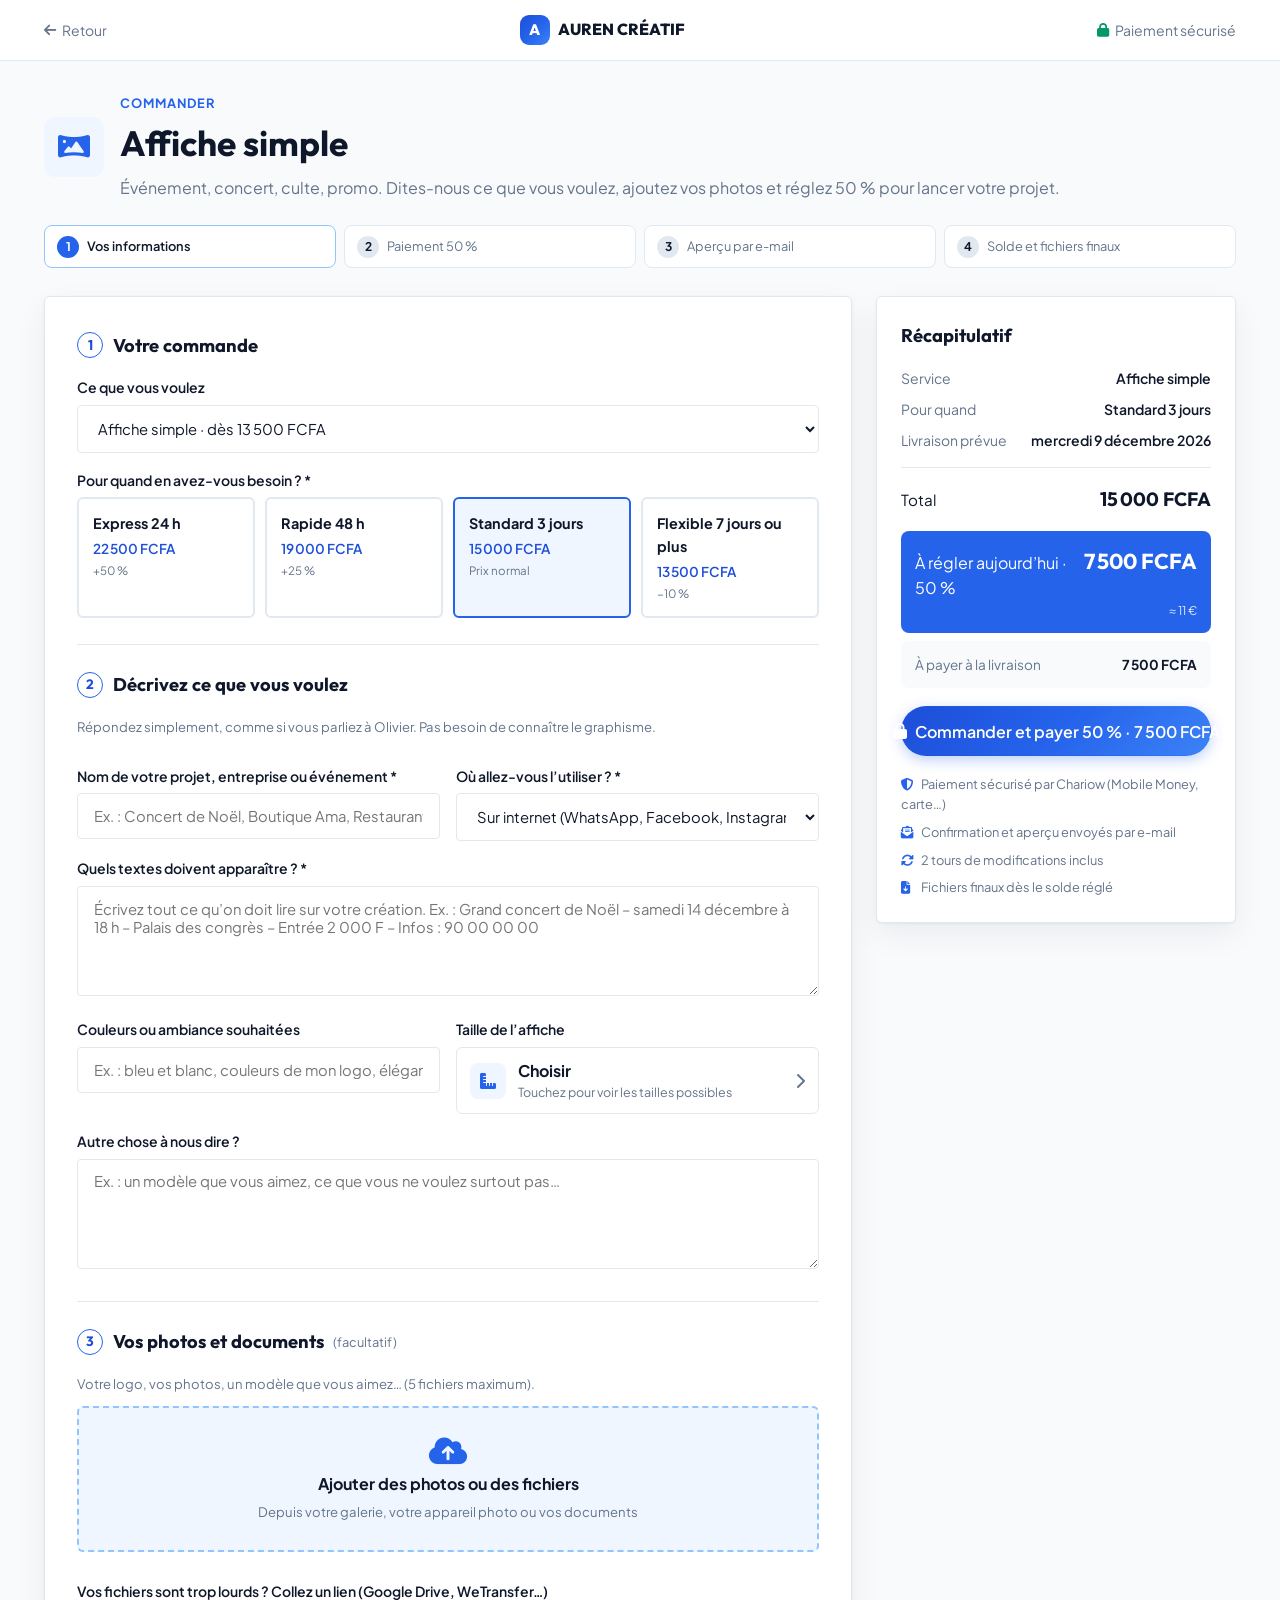
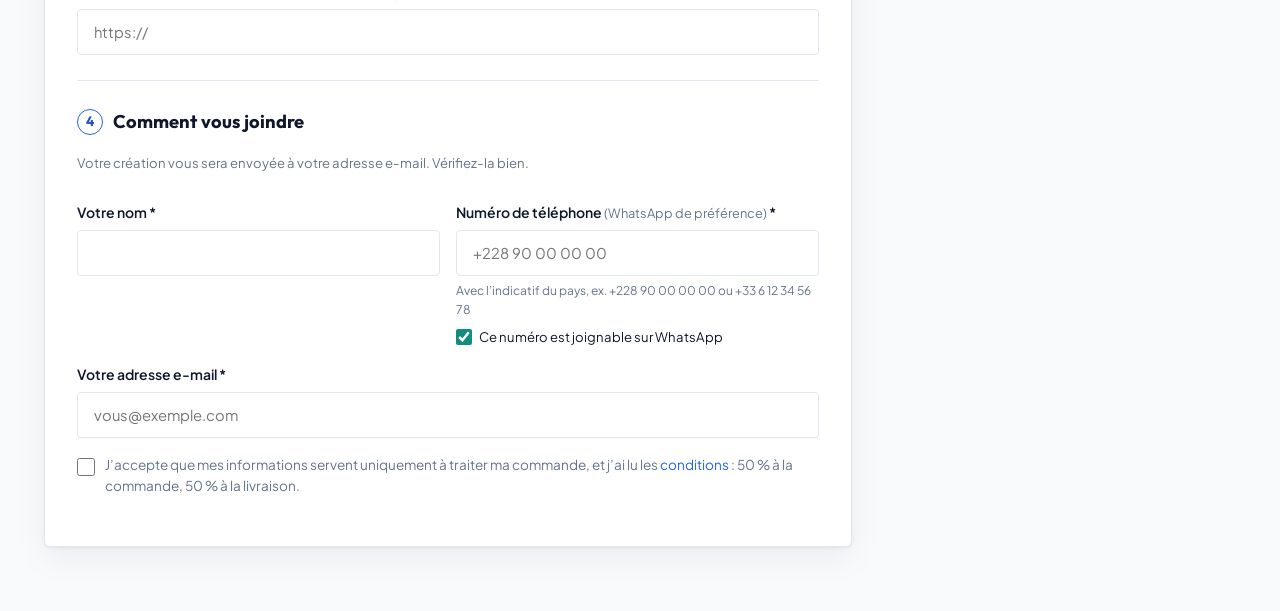
==== commande.html @ bdf07307 "Site plus lisible sur mobile : image du Hero avant les boutons, sections compactes Co-Authored-By: C" ====
<!DOCTYPE html>
<html lang="fr">
<head>
  <meta charset="UTF-8">
  <meta name="viewport" content="width=device-width, initial-scale=1.0">
  <title>Commander · AUREN CRÉATIF</title>
  <meta name="description" content="Commandez votre création graphique AUREN CRÉATIF : brief, fichiers, délai et paiement sécurisé de 50 % à la commande.">
  <meta name="theme-color" content="#2563EB">
  <link rel="icon" type="image/svg+xml" href="data:image/svg+xml,<svg xmlns='http://www.w3.org/2000/svg' viewBox='0 0 100 100'><rect width='100' height='100' rx='24' fill='%232563EB'/><text x='50%' y='62%' font-size='50' font-weight='bold' fill='white' font-family='sans-serif' text-anchor='middle'>A</text></svg>">
  <link rel="stylesheet" href="https://cdnjs.cloudflare.com/ajax/libs/font-awesome/6.5.1/css/all.min.css">
  <link rel="preconnect" href="https://fonts.googleapis.com">
  <link rel="preconnect" href="https://fonts.gstatic.com" crossorigin>
  <link href="https://fonts.googleapis.com/css2?family=Outfit:wght@400;500;600;700;800&family=Plus+Jakarta+Sans:wght@300;400;500;600;700;800&display=swap" rel="stylesheet">
  <link rel="stylesheet" href="assets/css/style.css?v=20261024q">
  <link rel="stylesheet" href="assets/css/commande.css?v=20261024q">
</head>
<body class="order-page">

  <header class="order-topbar">
    <div class="container order-topbar-inner">
      <a href="index.html" class="order-back"><i class="fa-solid fa-arrow-left"></i> <span>Retour</span></a>
      <a href="index.html" class="order-brand"><span class="order-brand-mark">A</span> AUREN CRÉATIF</a>
      <span class="order-secure"><i class="fa-solid fa-lock"></i> <span>Paiement sécurisé</span></span>
    </div>
  </header>

  <main class="container order-main">
    <div class="order-hero">
      <span class="order-hero-icon" id="heroIcon"><i class="fa-solid fa-panorama"></i></span>
      <div>
        <p class="order-hero-kicker">Commander</p>
        <h1 class="order-hero-title" id="heroTitle">Affiche simple</h1>
        <p class="order-hero-desc" id="heroDesc">Dites-nous ce que vous voulez, ajoutez vos photos et réglez 50 % pour lancer votre projet.</p>
      </div>
    </div>

    <ol class="order-steps" aria-label="Étapes de la commande">
      <li class="is-active"><span>1</span> Vos informations</li>
      <li><span>2</span> Paiement 50 %</li>
      <li><span>3</span> Aperçu par e-mail</li>
      <li><span>4</span> Solde et fichiers finaux</li>
    </ol>

    <form id="orderForm" class="order-layout" novalidate>
      <div class="order-form-col">

        <!-- 1. Projet -->
        <section class="order-card">
          <h2 class="order-card-title"><span class="order-num">1</span> Votre commande</h2>

          <label class="order-label" for="serviceSelect">Ce que vous voulez</label>
          <select id="serviceSelect" class="form-control"></select>

          <p class="order-label">Pour quand en avez-vous besoin ? <span class="req">*</span></p>
          <div class="order-delais" id="delaiGroup" role="radiogroup" aria-label="Délai de livraison"></div>
          <p class="order-hint" id="delaiNotice" hidden></p>

        </section>

        <!-- 2. Brief -->
        <section class="order-card">
          <h2 class="order-card-title"><span class="order-num">2</span> Décrivez ce que vous voulez</h2>
          <p class="order-hint">Répondez simplement, comme si vous parliez à Olivier. Pas besoin de connaître le graphisme.</p>

          <div class="order-grid-2">
            <div>
              <label class="order-label" for="fProjet">Nom de votre projet, entreprise ou événement <span class="req">*</span></label>
              <input id="fProjet" class="form-control" required maxlength="120" placeholder="Ex. : Concert de Noël, Boutique Ama, Restaurant Le Palmier">
            </div>
            <div>
              <label class="order-label" for="fDestination">Où allez-vous l’utiliser ? <span class="req">*</span></label>
              <select id="fDestination" class="form-control" required>
                <option value="Réseaux sociaux">Sur internet (WhatsApp, Facebook, Instagram…)</option>
                <option value="Impression">À imprimer (papier, affiche, banderole…)</option>
                <option value="Les deux">Les deux : sur internet et à imprimer</option>
                <option value="Personnalisé">Je ne sais pas encore</option>
              </select>
            </div>
          </div>

          <label class="order-label" for="fTextes">Quels textes doivent apparaître ? <span class="req">*</span></label>
          <textarea id="fTextes" class="form-control order-textarea" required maxlength="3000" placeholder="Écrivez tout ce qu’on doit lire sur votre création. Ex. : Grand concert de Noël – samedi 14 décembre à 18 h – Palais des congrès – Entrée 2 000 F – Infos : 90 00 00 00"></textarea>

          <div class="order-grid-2">
            <div>
              <label class="order-label" for="fStyle">Couleurs ou ambiance souhaitées</label>
              <input id="fStyle" class="form-control" maxlength="200" placeholder="Ex. : bleu et blanc, couleurs de mon logo, élégant, joyeux…">
            </div>
            <div>
              <span class="order-label" id="formatLabel">Taille</span>
              <button type="button" class="order-format-btn" id="formatBtn" aria-haspopup="dialog" aria-labelledby="formatLabel formatName">
                <span class="order-format-preview" id="formatPreview"><i class="fa-solid fa-ruler-combined"></i></span>
                <span class="order-format-text"><strong id="formatName">Choisir une taille</strong><small id="formatDesc">Touchez pour voir les tailles possibles</small></span>
                <i class="fa-solid fa-chevron-right"></i>
              </button>
              <input type="hidden" id="fDimensions">
            </div>
          </div>

          <label class="order-label" for="fInfos">Autre chose à nous dire ?</label>
          <textarea id="fInfos" class="form-control" rows="3" maxlength="1500" placeholder="Ex. : un modèle que vous aimez, ce que vous ne voulez surtout pas…"></textarea>
        </section>

        <!-- 3. Fichiers -->
        <section class="order-card">
          <h2 class="order-card-title"><span class="order-num">3</span> Vos photos et documents <span class="order-hint-inline">(facultatif)</span></h2>
          <p class="order-hint">Votre logo, vos photos, un modèle que vous aimez… (5 fichiers maximum).</p>

          <label class="order-dropzone" id="dropZone" for="fFiles">
            <input type="file" id="fFiles" multiple accept="image/*,application/pdf,.pdf,.ai,.psd,.eps,.svg,.zip">
            <i class="fa-solid fa-cloud-arrow-up"></i>
            <strong>Ajouter des photos ou des fichiers</strong>
            <span>Depuis votre galerie, votre appareil photo ou vos documents</span>
          </label>
          <ul class="order-files" id="fileList"></ul>

          <label class="order-label" for="fLien">Vos fichiers sont trop lourds ? Collez un lien (Google Drive, WeTransfer…)</label>
          <input id="fLien" type="url" class="form-control" inputmode="url" placeholder="https://">
        </section>

        <!-- 4. Coordonnées -->
        <section class="order-card">
          <h2 class="order-card-title"><span class="order-num">4</span> Comment vous joindre</h2>
          <p class="order-hint">Votre création vous sera envoyée à votre adresse e-mail. Vérifiez-la bien.</p>
          <div class="order-grid-2">
            <div>
              <label class="order-label" for="fNom">Votre nom <span class="req">*</span></label>
              <input id="fNom" class="form-control" required maxlength="100" autocomplete="name">
            </div>
            <div>
              <label class="order-label" for="fWhatsapp">Numéro de téléphone <span class="order-hint-inline">(WhatsApp de préférence)</span> <span class="req">*</span></label>
              <input id="fWhatsapp" type="tel" class="form-control" required maxlength="25" autocomplete="tel" placeholder="+228 90 00 00 00" aria-describedby="telHint">
              <small class="order-field-hint" id="telHint">Avec l’indicatif du pays, ex. +228 90 00 00 00 ou +33 6 12 34 56 78</small>
              <label class="order-check-inline"><input type="checkbox" id="fHasWhatsapp" checked> Ce numéro est joignable sur WhatsApp</label>
            </div>
          </div>
          <label class="order-label" for="fEmail">Votre adresse e-mail <span class="req">*</span></label>
          <input id="fEmail" type="email" class="form-control" required maxlength="120" autocomplete="email" placeholder="vous@exemple.com">

          <!-- Champ piège anti-robots (invisible) -->
          <input type="text" id="fWebsite" class="order-hp" tabindex="-1" autocomplete="off" aria-hidden="true">

          <label class="order-consent">
            <input type="checkbox" id="fConsent" required>
            <span>J’accepte que mes informations servent uniquement à traiter ma commande, et j’ai lu les <a href="index.html#contact" target="_blank" rel="noopener">conditions</a> : 50 % à la commande, 50 % à la livraison.</span>
          </label>
        </section>
      </div>

      <!-- Récapitulatif -->
      <aside class="order-summary" aria-live="polite">
        <h2 class="order-summary-title">Récapitulatif</h2>
        <dl class="order-summary-list">
          <div><dt>Service</dt><dd id="sService">—</dd></div>
          <div><dt>Pour quand</dt><dd id="sDelai">—</dd></div>
          <div><dt>Livraison prévue</dt><dd id="sDate">—</dd></div>
          <div id="sOptionsRow" hidden><dt>Options</dt><dd id="sOptions">—</dd></div>
        </dl>
        <div class="order-summary-total">
          <span>Total</span>
          <strong id="sTotal">—</strong>
        </div>
        <div class="order-pay-split">
          <div class="order-pay-now">
            <span>À régler aujourd’hui · 50 %</span>
            <strong id="sNow">—</strong>
            <small id="sNowEur"></small>
          </div>
          <div class="order-pay-later">
            <span>À payer à la livraison</span>
            <strong id="sLater">—</strong>
          </div>
        </div>

        <button type="submit" class="btn btn-primary btn-lg order-submit" id="submitBtn">
          <i class="fa-solid fa-lock"></i> <span id="submitLabel">Commander et payer 50 %</span>
        </button>
        <p class="order-error" id="formError" role="alert" hidden></p>

        <ul class="order-trust">
          <li><i class="fa-solid fa-shield-halved"></i> Paiement sécurisé par Chariow (Mobile Money, carte…)</li>
          <li><i class="fa-solid fa-envelope-open-text"></i> Confirmation et aperçu envoyés par e-mail</li>
          <li><i class="fa-solid fa-rotate"></i> 2 tours de modifications inclus</li>
          <li><i class="fa-solid fa-file-arrow-down"></i> Fichiers finaux dès le solde réglé</li>
        </ul>
      </aside>
    </form>
  </main>

  <!-- Fenêtre de choix de la taille -->
  <div class="fmt-modal" id="formatModal" hidden>
    <div class="fmt-backdrop" data-fmt-close></div>
    <div class="fmt-sheet" role="dialog" aria-modal="true" aria-labelledby="fmtTitle">
      <div class="fmt-head">
        <h2 id="fmtTitle">Choisissez une taille</h2>
        <button type="button" class="fmt-close" data-fmt-close aria-label="Fermer"><i class="fa-solid fa-xmark"></i></button>
      </div>
      <p class="fmt-sub">Touchez la taille qui vous convient. Vous ne savez pas ? Choisissez « Je ne sais pas » : Olivier vous conseillera.</p>
      <div class="fmt-grid" id="formatGrid"></div>
    </div>
  </div>

  <!-- Fenêtre d'envoi -->
  <div class="order-overlay" id="overlay" hidden>
    <div class="order-overlay-card" role="dialog" aria-modal="true" aria-labelledby="ovTitle">
      <div class="order-overlay-icon" id="ovIcon"><i class="fa-solid fa-spinner fa-spin"></i></div>
      <h2 id="ovTitle">Envoi de votre commande…</h2>
      <p id="ovText">Merci de patienter, vos fichiers sont en cours d’envoi.</p>
      <div class="order-overlay-ref" id="ovRef" hidden></div>
      <div class="order-overlay-actions" id="ovActions"></div>
    </div>
  </div>

  <script src="assets/js/config.js?v=20261024"></script>
  <script src="assets/js/commande.js?v=20261024"></script>
</body>
</html>
---- assets/css/style.css ----
/* ==========================================================================
   AUREN CRÉATIF · OLIVIER, GRAPHISTE DESIGNER
   Design System Inspired by OneSMS (onesms-sn.com)
   Palette: Royal Blue, Modern Dark Slate, Clean Minimalist Whites, Glassmorphism
   ========================================================================== */

:root {
  /* OneSMS Blue Palette */
  --primary-50: #eff6ff;
  --primary-100: #dbeafe;
  --primary-200: #bfdbfe;
  --primary-300: #93c5fd;
  --primary-400: #60a5fa;
  --primary-500: #3b82f6;
  --primary-600: #2563eb;
  --primary-700: #1d4ed8;
  --primary-800: #1e40af;
  --primary-900: #1e3a8a;
  --primary-950: #172554;

  /* Neutrals & Dark Tones */
  --dark-bg: #0b1120;
  --dark-surface: #0f172a;
  --dark-card: #1e293b;
  --dark-border: #334155;
  --text-main: #0f172a;
  --text-muted: #64748b;
  --text-light: #94a3b8;
  --bg-page: #f8fafc;
  --bg-surface: #ffffff;
  --border-light: #e2e8f0;
  --border-focus: #3b82f6;

  /* Accents */
  --accent-whatsapp: #25d366;
  --accent-whatsapp-dark: #128c7e;
  --accent-gold: #f59e0b;
  --accent-purple: #8b5cf6;

  /* Gradients */
  --gradient-blue: linear-gradient(135deg, #1d4ed8 0%, #2563eb 50%, #3b82f6 100%);
  --gradient-hero: radial-gradient(circle at 50% 0%, rgba(59, 130, 246, 0.15) 0%, rgba(248, 250, 252, 0) 70%);
  --gradient-card: linear-gradient(180deg, #ffffff 0%, #f8fafc 100%);
  --gradient-glow: radial-gradient(circle, rgba(59, 130, 246, 0.25) 0%, transparent 70%);

  /* Typography */
  --font-heading: 'Outfit', -apple-system, BlinkMacSystemFont, sans-serif;
  --font-body: 'Plus Jakarta Sans', -apple-system, BlinkMacSystemFont, sans-serif;

  /* Shadows */
  --shadow-sm: 0 1px 2px 0 rgba(0, 0, 0, 0.05);
  --shadow-md: 0 4px 6px -1px rgba(0, 0, 0, 0.07), 0 2px 4px -2px rgba(0, 0, 0, 0.05);
  --shadow-lg: 0 10px 15px -3px rgba(37, 99, 235, 0.08), 0 4px 6px -4px rgba(37, 99, 235, 0.04);
  --shadow-xl: 0 20px 25px -5px rgba(37, 99, 235, 0.1), 0 8px 10px -6px rgba(37, 99, 235, 0.06);
  --shadow-glow: 0 0 30px rgba(59, 130, 246, 0.25);

  /* Radius */
  --radius-sm: 8px;
  --radius-md: 12px;
  --radius-lg: 18px;
  --radius-xl: 24px;
  --radius-full: 9999px;

  /* Transitions */
  --transition: all 0.25s cubic-bezier(0.16, 1, 0.3, 1);
}

/* Base Styles */
*, *::before, *::after {
  box-sizing: border-box;
  margin: 0;
  padding: 0;
}

html {
  scroll-behavior: smooth;
  font-size: 16px;
}

body {
  font-family: var(--font-body);
  background-color: var(--bg-page);
  color: var(--text-main);
  line-height: 1.6;
  overflow-x: hidden;
  -webkit-font-smoothing: antialiased;
}

img {
  max-width: 100%;
  height: auto;
  display: block;
}

a {
  text-decoration: none;
  color: inherit;
  transition: var(--transition);
}

button, input, select, textarea {
  font-family: inherit;
  font-size: inherit;
}

/* Containers */
.container {
  width: 100%;
  max-width: 1240px;
  margin-left: auto;
  margin-right: auto;
  padding-left: 1.5rem;
  padding-right: 1.5rem;
}

/* Status Indicator Pulse Dot */
.pulse-dot, .top-bar-dot {
  width: 8px;
  height: 8px;
  background-color: var(--accent-whatsapp);
  border-radius: 50%;
  animation: pulse-dot 2s infinite;
  display: inline-block;
  flex-shrink: 0;
}

@keyframes pulse-dot {
  0%, 100% { opacity: 1; transform: scale(1); }
  50% { opacity: 0.4; transform: scale(0.85); }
}

/* ==========================================================================
   Header & Navbar (Frosted Glass OneSMS style)
   ========================================================================== */
.header {
  position: sticky;
  top: 0;
  z-index: 1000;
  background: rgba(255, 255, 255, 0.88);
  backdrop-filter: blur(16px);
  -webkit-backdrop-filter: blur(16px);
  border-bottom: 1px solid rgba(226, 232, 240, 0.8);
  transition: var(--transition);
}

.header.scrolled {
  background: rgba(255, 255, 255, 0.96);
  box-shadow: 0 4px 20px -2px rgba(15, 23, 42, 0.06);
}

.navbar {
  display: flex;
  align-items: center;
  justify-content: space-between;
  height: 76px;
  gap: 1rem;
}

.brand-logo {
  display: flex;
  align-items: center;
  gap: 0.75rem;
  text-decoration: none;
  flex-shrink: 0;
}

.brand-icon {
  width: 42px;
  height: 42px;
  background: var(--gradient-blue);
  color: #ffffff;
  border-radius: var(--radius-md);
  display: flex;
  align-items: center;
  justify-content: center;
  font-family: var(--font-heading);
  font-weight: 800;
  font-size: 1.25rem;
  box-shadow: 0 4px 12px rgba(37, 99, 235, 0.3);
  flex-shrink: 0;
}

.brand-title {
  font-family: var(--font-heading);
  font-weight: 800;
  font-size: clamp(1.15rem, 1.4vw, 1.3rem);
  letter-spacing: -0.02em;
  color: var(--text-main);
  line-height: 1;
  white-space: nowrap;
}

.nav-menu {
  display: flex;
  align-items: center;
  gap: clamp(0.75rem, 1.8vw, 1.6rem);
  list-style: none;
  margin: 0;
  padding: 0;
}

.nav-link {
  font-size: clamp(0.85rem, 0.95vw, 0.925rem);
  font-weight: 600;
  color: var(--text-muted);
  position: relative;
  padding: 0.5rem 0.2rem;
  white-space: nowrap;
  touch-action: manipulation;
  transition: color 0.2s ease;
}

.nav-link:hover, .nav-link.active {
  color: var(--primary-600);
}

.nav-link::after {
  content: '';
  position: absolute;
  bottom: 0;
  left: 0;
  width: 0%;
  height: 2px;
  background: var(--primary-600);
  border-radius: 2px;
  transition: var(--transition);
}

.nav-link:hover::after, .nav-link.active::after {
  width: 100%;
}

.nav-actions {
  display: flex;
  align-items: center;
  gap: 0.75rem;
  flex-shrink: 0;
}

.nav-actions .btn {
  font-size: clamp(0.825rem, 0.95vw, 0.9rem);
  padding: clamp(0.55rem, 0.8vw, 0.65rem) clamp(0.95rem, 1.2vw, 1.35rem);
  white-space: nowrap;
}

/* Mobile Backdrop Overlay */
.nav-backdrop {
  position: fixed;
  inset: 0;
  background: rgba(15, 23, 42, 0.55);
  backdrop-filter: blur(6px);
  -webkit-backdrop-filter: blur(6px);
  z-index: 998;
  opacity: 0;
  visibility: hidden;
  transition: opacity 0.3s cubic-bezier(0.16, 1, 0.3, 1), visibility 0.3s cubic-bezier(0.16, 1, 0.3, 1);
  touch-action: none;
}

.nav-backdrop.active {
  opacity: 1;
  visibility: visible;
}

body.menu-open {
  overflow: hidden;
  touch-action: none;
}

/* Section scroll margin offset for fixed header */
section[id] {
  scroll-margin-top: 86px;
}

.btn {
  display: inline-flex;
  align-items: center;
  justify-content: center;
  gap: 0.5rem;
  padding: 0.65rem 1.25rem;
  border-radius: var(--radius-full);
  font-weight: 600;
  font-size: 0.9rem;
  cursor: pointer;
  border: 1px solid transparent;
  transition: var(--transition);
  white-space: nowrap;
}

.btn-primary {
  background: var(--gradient-blue);
  color: #ffffff;
  box-shadow: 0 4px 14px rgba(37, 99, 235, 0.3);
}

.btn-primary:hover {
  background: linear-gradient(135deg, #1e40af 0%, #1d4ed8 100%);
  transform: translateY(-2px);
  box-shadow: 0 6px 20px rgba(37, 99, 235, 0.4);
}

.btn-outline {
  background: transparent;
  border-color: var(--border-light);
  color: var(--text-main);
}

.btn-outline:hover {
  border-color: var(--primary-500);
  color: var(--primary-600);
  background: var(--primary-50);
}

.btn-whatsapp {
  background: #25d366;
  color: #ffffff;
  box-shadow: 0 4px 14px rgba(37, 211, 102, 0.3);
}

.btn-whatsapp:hover {
  background: #20ba59;
  transform: translateY(-2px);
  box-shadow: 0 6px 18px rgba(37, 211, 102, 0.4);
}

.btn-lg {
  padding: 0.85rem 1.85rem;
  font-size: 1rem;
}

.hero-cta-group .open-contact-modal {
  background: #ffffff;
  border: 1.5px solid var(--border-light);
  color: var(--text-main);
  box-shadow: 0 2px 8px rgba(15, 23, 42, 0.05);
}

.hero-cta-group .open-contact-modal:hover {
  border-color: var(--primary-500);
  color: var(--primary-600);
  background: var(--primary-50);
  transform: translateY(-2px);
  box-shadow: 0 6px 18px rgba(37, 99, 235, 0.15);
}

.menu-toggle {
  display: none;
  background: #f1f5f9;
  border: 1px solid var(--border-light);
  border-radius: var(--radius-md);
  cursor: pointer;
  width: 44px;
  height: 44px;
  padding: 0;
  align-items: center;
  justify-content: center;
  color: var(--text-main);
  transition: all 0.2s cubic-bezier(0.16, 1, 0.3, 1);
  touch-action: manipulation;
  -webkit-tap-highlight-color: transparent;
  flex-shrink: 0;
}

.menu-toggle:active {
  transform: scale(0.92);
  background: var(--primary-50);
  border-color: var(--primary-300);
}

/* ==========================================================================
   Hero Section (OneSMS Modern Layout)
   ========================================================================== */
.hero {
  position: relative;
  padding: 4.5rem 0 5.5rem;
  background: radial-gradient(circle at 50% -20%, rgba(59, 130, 246, 0.18) 0%, rgba(248, 250, 252, 0) 70%);
  overflow: hidden;
}

.hero-grid {
  display: grid;
  grid-template-columns: 1.15fr 0.85fr;
  align-items: center;
  gap: 3.5rem;
}

.hero-badge-pill {
  display: inline-flex;
  align-items: center;
  gap: 0.5rem;
  background: rgba(37, 99, 235, 0.08);
  border: 1px solid rgba(37, 99, 235, 0.2);
  padding: 0.35rem 0.9rem;
  border-radius: var(--radius-full);
  font-size: 0.825rem;
  font-weight: 600;
  color: var(--primary-700);
  margin-bottom: 1.5rem;
}

.hero-title {
  font-family: var(--font-heading);
  font-size: 3.25rem;
  font-weight: 800;
  line-height: 1.12;
  letter-spacing: -0.03em;
  color: var(--text-main);
  margin-bottom: 1.25rem;
}

.hero-title .text-gradient {
  background: linear-gradient(135deg, #1d4ed8 0%, #3b82f6 50%, #60a5fa 100%);
  -webkit-background-clip: text;
  -webkit-text-fill-color: transparent;
}

.hero-desc {
  font-size: 1.125rem;
  color: var(--text-muted);
  line-height: 1.7;
  margin-bottom: 2rem;
  max-width: 580px;
}

.hero-cta-group {
  display: flex;
  flex-wrap: wrap;
  gap: 1rem;
  margin-bottom: 2.5rem;
}

.hero-trust-list {
  display: flex;
  flex-wrap: wrap;
  gap: 1.5rem;
  padding-top: 1.5rem;
  border-top: 1px solid rgba(226, 232, 240, 0.8);
}

.trust-item {
  display: flex;
  align-items: center;
  gap: 0.5rem;
  font-size: 0.875rem;
  font-weight: 600;
  color: #475569;
}

.trust-item i, .trust-item svg {
  color: var(--primary-600);
  font-size: 1rem;
}

/* Hero Media Showcase: 3D Laptop Mockup */
.hero-media-wrapper {
  position: relative;
  display: flex;
  justify-content: center;
  align-items: center;
  min-height: 440px;
}

.hero-glow {
  position: absolute;
  top: 50%;
  left: 50%;
  transform: translate(-50%, -50%);
  width: 520px;
  height: 520px;
  background: radial-gradient(circle, rgba(59, 130, 246, 0.28) 0%, rgba(99, 102, 241, 0.12) 50%, transparent 70%);
  filter: blur(48px);
  pointer-events: none;
  z-index: 0;
}

.hero-laptop-card {
  position: relative;
  z-index: 1;
  width: 100%;
  max-width: 540px;
  display: flex;
  flex-direction: column;
  align-items: center;
  transition: var(--transition);
  filter: drop-shadow(0 20px 35px rgba(37, 99, 235, 0.18));
}

.hero-laptop-card:hover {
  transform: translateY(-8px);
  filter: drop-shadow(0 30px 50px rgba(37, 99, 235, 0.25));
}

.hero-laptop-img {
  width: 100%;
  height: auto;
  object-fit: contain;
  display: block;
  animation: float 6s ease-in-out infinite;
}


/* Floating Badges */
.floating-badge {
  position: absolute;
  background: rgba(255, 255, 255, 0.95);
  backdrop-filter: blur(12px);
  border: 1px solid rgba(226, 232, 240, 0.9);
  border-radius: var(--radius-lg);
  padding: 0.75rem 1.15rem;
  box-shadow: 0 12px 30px -5px rgba(15, 23, 42, 0.12);
  display: flex;
  align-items: center;
  gap: 0.75rem;
  z-index: 4;
  animation: float 4s ease-in-out infinite;
  white-space: nowrap;
}

.floating-badge.badge-top-left {
  top: 5%;
  left: -2%;
  animation-delay: 0s;
}

.floating-badge.badge-bottom-right {
  bottom: 8%;
  right: -2%;
  animation-delay: 2s;
}

@keyframes float {
  0%, 100% { transform: translateY(0); }
  50% { transform: translateY(-8px); }
}

.floating-icon {
  width: 38px;
  height: 38px;
  border-radius: var(--radius-sm);
  display: flex;
  align-items: center;
  justify-content: center;
  font-size: 1.15rem;
}

.icon-blue {
  background: var(--primary-100);
  color: var(--primary-600);
}

.icon-green {
  background: #dcfce7;
  color: #16a34a;
}

.floating-text-sm {
  font-size: 0.725rem;
  color: var(--text-muted);
}

.floating-text-lg {
  font-size: 0.875rem;
  font-weight: 700;
  color: var(--text-main);
}

/* ==========================================================================
   Stats Bar Section (Animated & Interactive Count-Up)
   ========================================================================== */
.stats-section {
  background: #ffffff;
  border-top: 1px solid var(--border-light);
  border-bottom: 1px solid var(--border-light);
  padding: 2.75rem 0;
  position: relative;
  overflow: hidden;
}

.stats-section::before {
  content: '';
  position: absolute;
  top: 0;
  left: 0;
  right: 0;
  height: 2px;
  background: linear-gradient(90deg, transparent 0%, rgba(37, 99, 235, 0.4) 50%, transparent 100%);
}

.stats-grid {
  display: grid;
  grid-template-columns: repeat(4, 1fr);
  gap: 1.5rem;
  text-align: center;
}

.stat-item {
  padding: 1.25rem 1rem;
  border-right: 1px solid var(--border-light);
  border-radius: var(--radius-md);
  transition: opacity 0.5s cubic-bezier(0.16, 1, 0.3, 1), transform 0.35s cubic-bezier(0.16, 1, 0.3, 1), background 0.35s ease, box-shadow 0.35s ease;
  position: relative;
  cursor: default;
  opacity: 0;
  transform: translateY(20px);
}

.stat-item.revealed {
  opacity: 1;
  transform: translateY(0);
}

.stat-item:last-child {
  border-right: none;
}

.stat-item.revealed:hover,
.stat-item:hover {
  background: linear-gradient(180deg, rgba(239, 246, 255, 0.7) 0%, rgba(255, 255, 255, 0.95) 100%);
  transform: translateY(-5px);
  box-shadow: 0 12px 25px -6px rgba(37, 99, 235, 0.12);
}

.stat-number {
  font-family: var(--font-heading);
  font-size: 2.5rem;
  font-weight: 800;
  line-height: 1.1;
  margin-bottom: 0.4rem;
  background: linear-gradient(135deg, #1d4ed8 0%, #2563eb 50%, #3b82f6 100%);
  -webkit-background-clip: text;
  -webkit-text-fill-color: transparent;
  display: inline-block;
  transition: transform 0.35s cubic-bezier(0.16, 1, 0.3, 1);
}

.stat-item:hover .stat-number {
  transform: scale(1.1);
}

.stat-label {
  font-size: 0.85rem;
  font-weight: 600;
  color: var(--text-muted);
  transition: color 0.3s ease;
}

.stat-item:hover .stat-label {
  color: var(--text-main);
}

/* ==========================================================================
   Section Headers (OneSMS Style)
   ========================================================================== */
.section {
  padding: 5.5rem 0;
  position: relative;
}

.section-alt {
  background: #ffffff;
}

.section-header {
  text-align: center;
  max-width: 680px;
  margin: 0 auto 3.5rem;
}

.section-tag {
  display: inline-block;
  font-size: 0.8rem;
  font-weight: 700;
  text-transform: uppercase;
  letter-spacing: 0.1em;
  color: var(--primary-600);
  background: var(--primary-50);
  padding: 0.35rem 0.85rem;
  border-radius: var(--radius-full);
  margin-bottom: 0.85rem;
  border: 1px solid var(--primary-100);
}

.section-title {
  font-family: var(--font-heading);
  font-size: 2.25rem;
  font-weight: 800;
  color: var(--text-main);
  letter-spacing: -0.02em;
  line-height: 1.2;
  margin-bottom: 1rem;
}

.section-subtitle {
  font-size: 1.05rem;
  color: var(--text-muted);
  line-height: 1.6;
}

/* ==========================================================================
   Services Section (Place de Marché OneSMS Grid & Animations)
   ========================================================================== */
.services-grid {
  display: grid;
  grid-template-columns: repeat(3, 1fr);
  gap: 1.75rem;
}

.service-card {
  background: #ffffff;
  border: 1px solid var(--border-light);
  border-radius: var(--radius-lg);
  padding: 2.25rem 1.85rem;
  display: flex;
  flex-direction: column;
  justify-content: space-between;
  box-shadow: 0 4px 15px -3px rgba(15, 23, 42, 0.05);
  transition: all 0.4s cubic-bezier(0.16, 1, 0.3, 1);
  position: relative;
  overflow: hidden;
  opacity: 0;
  transform: translateY(28px);
}

.service-card.revealed {
  opacity: 1;
  transform: translateY(0);
}

.service-card::before {
  content: '';
  position: absolute;
  top: 0;
  left: 0;
  right: 0;
  height: 4px;
  background: var(--gradient-blue);
  opacity: 0;
  transform: scaleX(0);
  transform-origin: left center;
  transition: all 0.4s cubic-bezier(0.16, 1, 0.3, 1);
}

.service-card:hover {
  transform: translateY(-8px);
  border-color: rgba(37, 99, 235, 0.35);
  box-shadow: 0 22px 45px -12px rgba(37, 99, 235, 0.16), 0 0 0 1px rgba(37, 99, 235, 0.15);
}

.service-card:hover::before {
  opacity: 1;
  transform: scaleX(1);
}

.service-card-top {
  margin-bottom: 1.5rem;
}

.service-icon-box {
  width: 58px;
  height: 58px;
  background: var(--primary-50);
  color: var(--primary-600);
  border-radius: var(--radius-md);
  display: flex;
  align-items: center;
  justify-content: center;
  font-size: 1.55rem;
  margin-bottom: 1.35rem;
  border: 1px solid var(--primary-100);
  transition: all 0.35s cubic-bezier(0.16, 1, 0.3, 1);
}

.service-card:hover .service-icon-box {
  background: var(--gradient-blue);
  color: #ffffff;
  transform: scale(1.12) rotate(-5deg);
  box-shadow: 0 10px 22px rgba(37, 99, 235, 0.35);
  border-color: transparent;
}

.service-title {
  font-family: var(--font-heading);
  font-size: 1.25rem;
  font-weight: 700;
  color: var(--text-main);
  margin-bottom: 0.65rem;
  line-height: 1.3;
  transition: color 0.25s ease;
}

.service-card:hover .service-title {
  color: var(--primary-700);
}

.service-desc {
  font-size: 0.925rem;
  color: var(--text-muted);
  line-height: 1.6;
}

.service-features {
  margin: 1.35rem 0;
  list-style: none;
  display: flex;
  flex-direction: column;
  gap: 0.6rem;
}

.service-features li {
  font-size: 0.85rem;
  color: #475569;
  display: flex;
  align-items: center;
  gap: 0.55rem;
  transition: transform 0.25s ease, color 0.25s ease;
}

.service-features li i, .service-features li svg {
  color: var(--primary-600);
  flex-shrink: 0;
  transition: transform 0.25s ease;
}

.service-card:hover .service-features li:hover {
  transform: translateX(4px);
  color: var(--text-main);
}

.service-card:hover .service-features li:hover i,
.service-card:hover .service-features li:hover svg {
  transform: scale(1.2);
}

.service-card-action {
  margin-top: 1.25rem;
}

.service-btn {
  width: 100%;
  background: var(--primary-50);
  color: var(--primary-700);
  border: 1px solid var(--primary-200);
  font-weight: 700;
  font-size: 0.875rem;
  padding: 0.8rem 1.15rem;
  border-radius: var(--radius-md);
  cursor: pointer;
  display: flex;
  align-items: center;
  justify-content: center;
  gap: 0.5rem;
  transition: all 0.3s cubic-bezier(0.16, 1, 0.3, 1);
}

.service-btn i {
  transition: transform 0.3s cubic-bezier(0.16, 1, 0.3, 1);
}

.service-card:hover .service-btn {
  background: var(--gradient-blue);
  color: #ffffff;
  border-color: transparent;
  box-shadow: 0 6px 18px rgba(37, 99, 235, 0.3);
}

.service-card:hover .service-btn i {
  transform: translateX(5px);
}

/* ==========================================================================
   Comment Ça Marche - 4 Étapes (Animated Flow & Beam)
   ========================================================================== */
.steps-grid {
  display: grid;
  grid-template-columns: repeat(4, 1fr);
  gap: 1.5rem;
  position: relative;
}

/* Connecting Flow Track behind the cards */
.steps-track {
  position: absolute;
  top: 59px;
  left: 10%;
  right: 10%;
  height: 3px;
  background: linear-gradient(90deg, rgba(226, 232, 240, 0.6) 0%, rgba(191, 219, 254, 0.8) 50%, rgba(226, 232, 240, 0.6) 100%);
  border-radius: var(--radius-full);
  z-index: 0;
  overflow: hidden;
}

.steps-track-beam {
  position: absolute;
  top: 0;
  bottom: 0;
  left: -25%;
  width: 25%;
  background: linear-gradient(90deg, transparent, #2563eb, #60a5fa, #93c5fd, transparent);
  box-shadow: 0 0 10px rgba(37, 99, 235, 0.7);
  animation: trackBeam 3s ease-in-out infinite;
}

@keyframes trackBeam {
  0% { left: -25%; }
  100% { left: 100%; }
}

.step-card {
  background: #ffffff;
  border: 1px solid var(--border-light);
  border-radius: var(--radius-lg);
  padding: 2.25rem 1.6rem;
  position: relative;
  z-index: 1;
  transition: all 0.35s cubic-bezier(0.16, 1, 0.3, 1);
  box-shadow: 0 4px 15px -3px rgba(15, 23, 42, 0.04);
  opacity: 0;
  transform: translateY(28px);
}

.step-card.revealed {
  opacity: 1;
  transform: translateY(0);
}

.step-card:hover {
  transform: translateY(-8px);
  border-color: rgba(37, 99, 235, 0.4);
  box-shadow: 0 20px 40px -10px rgba(37, 99, 235, 0.16);
}

.step-header {
  display: flex;
  align-items: center;
  justify-content: space-between;
  margin-bottom: 1.35rem;
}

.step-number {
  width: 46px;
  height: 46px;
  background: var(--gradient-blue);
  color: #ffffff;
  border-radius: var(--radius-md);
  display: flex;
  align-items: center;
  justify-content: center;
  font-family: var(--font-heading);
  font-weight: 800;
  font-size: 1.3rem;
  box-shadow: 0 4px 14px rgba(37, 99, 235, 0.3);
  position: relative;
  transition: all 0.35s cubic-bezier(0.16, 1, 0.3, 1);
}

.step-card:hover .step-number {
  transform: scale(1.12) rotate(4deg);
  box-shadow: 0 8px 24px rgba(37, 99, 235, 0.45);
}

.step-card:hover .step-number::after {
  content: '';
  position: absolute;
  inset: -4px;
  border-radius: inherit;
  border: 2px solid rgba(37, 99, 235, 0.4);
  animation: stepPulse 1.4s ease-out infinite;
}

@keyframes stepPulse {
  0% { transform: scale(1); opacity: 0.8; }
  100% { transform: scale(1.28); opacity: 0; }
}

.step-icon-subtle {
  font-size: 1.6rem;
  color: var(--primary-200);
  transition: all 0.35s cubic-bezier(0.16, 1, 0.3, 1);
}

.step-card:hover .step-icon-subtle {
  color: var(--primary-600);
  transform: scale(1.15) rotate(-6deg);
}

.step-title {
  font-family: var(--font-heading);
  font-size: 1.25rem;
  font-weight: 700;
  color: var(--text-main);
  margin-bottom: 0.65rem;
  transition: color 0.25s ease;
}

.step-card:hover .step-title {
  color: var(--primary-700);
}

.step-desc {
  font-size: 0.925rem;
  color: var(--text-muted);
  line-height: 1.6;
}

/* ==========================================================================
   Portfolio / Réalisations
   ========================================================================== */
.portfolio-tabs {
  display: flex;
  justify-content: center;
  flex-wrap: wrap;
  gap: 0.65rem;
  margin-bottom: 3rem;
}

.tab-btn {
  background: #ffffff;
  border: 1px solid var(--border-light);
  color: var(--text-muted);
  padding: 0.6rem 1.25rem;
  border-radius: var(--radius-full);
  font-weight: 600;
  font-size: 0.875rem;
  cursor: pointer;
  transition: var(--transition);
}

.tab-btn:hover {
  border-color: var(--primary-300);
  color: var(--primary-600);
}

.tab-btn.active {
  background: var(--primary-600);
  border-color: var(--primary-600);
  color: #ffffff;
  box-shadow: 0 4px 12px rgba(37, 99, 235, 0.25);
}

.portfolio-grid {
  display: grid;
  grid-template-columns: repeat(3, 1fr);
  gap: 1.75rem;
}

.portfolio-item {
  background: #ffffff;
  border-radius: var(--radius-lg);
  overflow: hidden;
  border: 1px solid var(--border-light);
  box-shadow: var(--shadow-sm);
  transition: var(--transition);
  display: flex;
  flex-direction: column;
}

.portfolio-item:hover {
  transform: translateY(-6px);
  border-color: rgba(37, 99, 235, 0.3);
  box-shadow: var(--shadow-xl);
}

.portfolio-thumb {
  position: relative;
  overflow: hidden;
  aspect-ratio: 1/1;
  background: #f1f5f9;
  cursor: pointer;
}

.portfolio-thumb img {
  width: 100%;
  height: 100%;
  object-fit: cover;
  transition: transform 0.5s ease;
}

.portfolio-item:hover .portfolio-thumb img {
  transform: scale(1.06);
}

.portfolio-overlay {
  position: absolute;
  inset: 0;
  background: linear-gradient(180deg, rgba(15, 23, 42, 0.1) 0%, rgba(15, 23, 42, 0.75) 100%);
  opacity: 0;
  display: flex;
  align-items: center;
  justify-content: center;
  transition: var(--transition);
}

.portfolio-item:hover .portfolio-overlay {
  opacity: 1;
}

.portfolio-overlay-btn {
  background: #ffffff;
  color: var(--primary-700);
  width: 48px;
  height: 48px;
  border-radius: 50%;
  display: flex;
  align-items: center;
  justify-content: center;
  font-size: 1.25rem;
  box-shadow: 0 4px 15px rgba(0, 0, 0, 0.2);
  transform: scale(0.8);
  transition: var(--transition);
}

.portfolio-item:hover .portfolio-overlay-btn {
  transform: scale(1);
}

.portfolio-body {
  padding: 1.25rem 1.5rem;
  display: flex;
  flex-direction: column;
  flex-grow: 1;
  justify-content: space-between;
}

.portfolio-cat-badge {
  display: inline-block;
  font-size: 0.725rem;
  font-weight: 700;
  text-transform: uppercase;
  letter-spacing: 0.05em;
  color: var(--primary-600);
  background: var(--primary-50);
  padding: 0.25rem 0.65rem;
  border-radius: var(--radius-full);
  margin-bottom: 0.5rem;
  width: fit-content;
}

.portfolio-name {
  font-family: var(--font-heading);
  font-size: 1.1rem;
  font-weight: 700;
  color: var(--text-main);
  margin-bottom: 0.35rem;
  line-height: 1.3;
}

.portfolio-desc-short {
  font-size: 0.85rem;
  color: var(--text-muted);
  line-height: 1.5;
  margin-bottom: 1rem;
}

.portfolio-footer-action {
  display: flex;
  align-items: center;
  justify-content: space-between;
  border-top: 1px solid var(--border-light);
  padding-top: 0.85rem;
}

.portfolio-link {
  font-size: 0.85rem;
  font-weight: 600;
  color: var(--primary-600);
  display: inline-flex;
  align-items: center;
  gap: 0.35rem;
  cursor: pointer;
}

.portfolio-link:hover {
  color: var(--primary-800);
  gap: 0.55rem;
}

/* ==========================================================================
   About Section ("À PROPOS - Olivier, graphiste designer")
   ========================================================================== */
.about-grid {
  display: grid;
  grid-template-columns: 0.85fr 1.15fr;
  align-items: center;
  gap: 4rem;
}

.about-photo-wrapper {
  position: relative;
}

.about-photo-card {
  position: relative;
  background: #ffffff;
  border: 1px solid var(--border-light);
  border-radius: var(--radius-xl);
  padding: 1rem;
  box-shadow: var(--shadow-xl);
}

.about-photo-frame {
  position: relative;
  border-radius: calc(var(--radius-xl) - 6px);
  overflow: hidden;
  aspect-ratio: 4/5;
}

.about-photo-frame img {
  width: 100%;
  height: 100%;
  object-fit: cover;
}

.about-badge-exp {
  position: absolute;
  bottom: -1rem;
  right: -1rem;
  background: var(--gradient-blue);
  color: #ffffff;
  border-radius: var(--radius-lg);
  padding: 1.15rem 1.5rem;
  box-shadow: 0 10px 25px rgba(37, 99, 235, 0.35);
  text-align: center;
}

.about-badge-exp .num {
  font-family: var(--font-heading);
  font-size: 2rem;
  font-weight: 800;
  line-height: 1;
}

.about-badge-exp .txt {
  font-size: 0.75rem;
  font-weight: 600;
  text-transform: uppercase;
  letter-spacing: 0.05em;
  opacity: 0.9;
}

.about-bio {
  font-size: 1.05rem;
  color: #475569;
  line-height: 1.8;
  margin-bottom: 1.75rem;
}

.about-values-grid {
  display: grid;
  grid-template-columns: repeat(2, 1fr);
  gap: 1.25rem;
  margin-bottom: 2rem;
}

.about-value-item {
  display: flex;
  gap: 0.85rem;
  align-items: flex-start;
}

.about-value-icon {
  width: 40px;
  height: 40px;
  border-radius: var(--radius-md);
  background: var(--primary-50);
  color: var(--primary-600);
  display: flex;
  align-items: center;
  justify-content: center;
  font-size: 1.15rem;
  flex-shrink: 0;
  border: 1px solid var(--primary-100);
}

.about-value-item h5 {
  font-size: 0.95rem;
  font-weight: 700;
  color: var(--text-main);
  margin-bottom: 0.2rem;
}

.about-value-item p {
  font-size: 0.825rem;
  color: var(--text-muted);
  line-height: 1.4;
}

.about-tools-label {
  font-size: 0.85rem;
  font-weight: 700;
  color: var(--text-muted);
  text-transform: uppercase;
  letter-spacing: 0.08em;
  margin-bottom: 0.75rem;
}

.about-tools-list {
  display: flex;
  flex-wrap: wrap;
  gap: 0.65rem;
  margin-bottom: 2.25rem;
}

.tool-pill {
  display: inline-flex;
  align-items: center;
  gap: 0.55rem;
  background: #ffffff;
  color: #1e293b;
  padding: 0.35rem 0.9rem 0.35rem 0.5rem;
  border-radius: var(--radius-full);
  font-size: 0.85rem;
  font-weight: 600;
  border: 1px solid #e2e8f0;
  box-shadow: 0 1px 3px rgba(15, 23, 42, 0.04);
  transition: all 0.25s cubic-bezier(0.16, 1, 0.3, 1);
  user-select: none;
}

.tool-pill:hover {
  background: var(--primary-50);
  border-color: var(--primary-300);
  color: var(--primary-700);
  transform: translateY(-2px);
  box-shadow: 0 4px 12px rgba(37, 99, 235, 0.12);
}

.tool-logo-img {
  width: 22px;
  height: 22px;
  object-fit: contain;
  display: block;
  flex-shrink: 0;
  transition: transform 0.25s ease;
  filter: drop-shadow(0 2px 4px rgba(0, 0, 0, 0.1));
}

.tool-pill:hover .tool-logo-img {
  transform: scale(1.18) rotate(3deg);
}

/* ==========================================================================
   Testimonials / Avis Clients
   ========================================================================== */
.testimonials-grid {
  display: grid;
  grid-template-columns: repeat(3, 1fr);
  gap: 1.75rem;
}

.testimonial-card {
  background: #ffffff;
  border: 1px solid var(--border-light);
  border-radius: var(--radius-lg);
  padding: 2rem;
  display: flex;
  flex-direction: column;
  justify-content: space-between;
  box-shadow: var(--shadow-sm);
  transition: var(--transition);
}

.testimonial-card:hover {
  transform: translateY(-4px);
  border-color: var(--primary-200);
  box-shadow: var(--shadow-lg);
}

.stars-row {
  display: flex;
  gap: 0.25rem;
  color: #f59e0b;
  margin-bottom: 1rem;
  font-size: 0.95rem;
}

.testimonial-text {
  font-size: 0.95rem;
  color: #334155;
  line-height: 1.7;
  font-style: italic;
  margin-bottom: 1.5rem;
}

.testimonial-client {
  display: flex;
  align-items: center;
  gap: 0.85rem;
  border-top: 1px solid var(--border-light);
  padding-top: 1rem;
}

.client-avatar-monogram {
  width: 44px;
  height: 44px;
  border-radius: 50%;
  background: var(--gradient-blue);
  color: #ffffff;
  display: flex;
  align-items: center;
  justify-content: center;
  font-weight: 700;
  font-size: 0.95rem;
}

.client-info h5 {
  font-size: 0.95rem;
  font-weight: 700;
  color: var(--text-main);
  line-height: 1.2;
}

.client-info p {
  font-size: 0.775rem;
  color: var(--primary-600);
  font-weight: 600;
}

/* ==========================================================================
   Multi-Step Interactive Order Wizard & Dynamic Pricing (COMMANDER)
   ========================================================================== */
.order-wizard-wrapper {
  display: grid;
  grid-template-columns: minmax(0, 1fr) 350px;
  gap: 2rem;
  align-items: start;
  max-width: 1200px;
  margin: 0 auto;
  position: relative;
}

.order-wizard-container {
  background: #ffffff;
  border: 1px solid var(--border-light);
  border-radius: var(--radius-xl);
  box-shadow: var(--shadow-xl);
  overflow: hidden;
  min-width: 0;
}

.wizard-stepper-header {
  background: #102A56;
  color: #ffffff;
  padding: 1.75rem 2rem;
  display: flex;
  justify-content: space-between;
  align-items: center;
  position: relative;
}

.stepper-progress-bar {
  position: absolute;
  bottom: 0;
  left: 0;
  height: 4px;
  background: var(--gradient-blue);
  transition: width 0.4s ease;
}

.stepper-step {
  display: flex;
  align-items: center;
  gap: 0.75rem;
  opacity: 0.5;
  transition: var(--transition);
  cursor: pointer;
}

.stepper-step.active, .stepper-step.completed {
  opacity: 1;
}

.step-circle {
  width: 34px;
  height: 34px;
  border-radius: 50%;
  background: rgba(255, 255, 255, 0.15);
  border: 2px solid rgba(255, 255, 255, 0.3);
  display: flex;
  align-items: center;
  justify-content: center;
  font-weight: 700;
  font-size: 0.85rem;
}

.stepper-step.active .step-circle {
  background: #2563EB;
  border-color: #ffffff;
}

.stepper-step.completed .step-circle {
  background: #10b981;
  border-color: #10b981;
}

.step-label {
  font-size: 0.85rem;
  font-weight: 600;
}

.wizard-form-body {
  padding: 2.5rem 2.25rem;
}

.wizard-step-pane {
  display: none;
  animation: fadeIn 0.3s ease;
}

.wizard-step-pane.active {
  display: block;
}

@keyframes fadeIn {
  from { opacity: 0; transform: translateY(6px); }
  to { opacity: 1; transform: translateY(0); }
}

.wizard-step-title {
  font-family: var(--font-heading);
  font-size: 1.4rem;
  font-weight: 700;
  color: #102A56;
  margin-bottom: 0.4rem;
}

.wizard-step-subtitle {
  font-size: 0.9rem;
  color: var(--text-muted);
  margin-bottom: 1.75rem;
}

/* 1a. Region Selector */
.form-region-section {
  background: #EAF1FF;
  border: 1px solid #bfdbfe;
  border-radius: var(--radius-lg);
  padding: 1.15rem 1.35rem;
  margin-bottom: 2rem;
  display: flex;
  flex-wrap: wrap;
  align-items: center;
  justify-content: space-between;
  gap: 1rem;
}

.form-region-heading {
  font-size: 0.925rem;
  font-weight: 700;
  color: #102A56;
  display: flex;
  align-items: center;
  gap: 0.5rem;
  margin: 0;
}

.form-region-heading i {
  color: #2563EB;
  font-size: 1.1rem;
}

.region-radio-group {
  display: flex;
  gap: 0.5rem;
  flex-wrap: wrap;
}

.region-pill {
  display: inline-flex;
  align-items: center;
  gap: 0.45rem;
  padding: 0.5rem 0.95rem;
  background: #ffffff;
  border: 1.5px solid #bfdbfe;
  border-radius: var(--radius-full);
  font-size: 0.85rem;
  font-weight: 700;
  color: #102A56;
  cursor: pointer;
  transition: all 0.2s ease;
  user-select: none;
}

.region-pill input[type="radio"] {
  position: absolute;
  opacity: 0;
  pointer-events: none;
}

.region-pill:hover {
  border-color: #2563EB;
  background: #f8fafc;
}

.region-pill.selected {
  background: #2563EB;
  color: #ffffff;
  border-color: #2563EB;
  box-shadow: 0 4px 12px rgba(37, 99, 235, 0.25);
}

.region-pill.selected .region-curr {
  color: rgba(255, 255, 255, 0.9);
}

.region-curr {
  font-size: 0.775rem;
  color: #64748b;
  font-weight: 600;
}

/* 1b. Service Options Grid (Step 1) */
.services-radio-grid {
  display: grid;
  grid-template-columns: repeat(3, 1fr);
  gap: 1.15rem;
  margin-bottom: 2rem;
}

.service-option-card {
  position: relative;
  border: 2px solid var(--border-light);
  border-radius: var(--radius-lg);
  padding: 1.35rem 1.15rem;
  cursor: pointer;
  display: flex;
  flex-direction: column;
  align-items: center;
  text-align: center;
  transition: all 0.25s cubic-bezier(0.16, 1, 0.3, 1);
  background: #ffffff;
  user-select: none;
}

.service-option-card:hover {
  border-color: #93c5fd;
  background: #f8fafc;
  transform: translateY(-2px);
}

.service-option-card input[type="radio"] {
  position: absolute;
  opacity: 0;
  pointer-events: none;
}

.service-option-card.selected {
  border-color: #2563EB;
  background: #EAF1FF;
  box-shadow: 0 4px 15px rgba(37, 99, 235, 0.15);
}

.service-option-icon {
  font-size: 1.85rem;
  margin-bottom: 0.65rem;
  color: #2563EB;
  transition: transform 0.2s ease;
}

.service-option-card:hover .service-option-icon {
  transform: scale(1.1);
}

.service-option-name {
  font-family: var(--font-heading);
  font-size: 0.975rem;
  font-weight: 700;
  color: #102A56;
  line-height: 1.2;
  margin-bottom: 0.25rem;
}

.service-option-desc {
  font-size: 0.75rem;
  color: var(--text-muted);
  line-height: 1.35;
}

.service-option-check {
  position: absolute;
  top: 0.65rem;
  right: 0.65rem;
  width: 20px;
  height: 20px;
  border-radius: 50%;
  border: 2px solid var(--border-light);
  display: flex;
  align-items: center;
  justify-content: center;
  font-size: 0.65rem;
  color: #ffffff;
  transition: var(--transition);
}

.service-option-card.selected .service-option-check {
  background: #2563EB;
  border-color: #2563EB;
}

.service-option-price-tag {
  display: inline-block;
  margin-top: 0.75rem;
  padding: 0.25rem 0.65rem;
  font-size: 0.8rem;
  font-weight: 800;
  border-radius: var(--radius-full);
  background: #EAF1FF;
  color: #2563EB;
  border: 1px solid #bfdbfe;
  transition: all 0.2s ease;
}

.service-option-card.selected .service-option-price-tag {
  background: #2563EB;
  color: #ffffff;
  border-color: #2563EB;
}

.service-option-price-tag.service-tag-devis {
  background: #f1f5f9;
  color: #475569;
  border-color: #cbd5e1;
}

.service-option-card.selected .service-option-price-tag.service-tag-devis {
  background: #102A56;
  color: #ffffff;
  border-color: #102A56;
}

/* 1c. Délai Wish Cards (Step 2) */
.wizard-field-group {
  margin-bottom: 2rem;
}

.form-section-label {
  display: flex;
  align-items: center;
  gap: 0.5rem;
  font-size: 0.95rem;
  font-weight: 700;
  color: #102A56;
  margin-bottom: 0.85rem;
}

.form-section-label i {
  color: #2563EB;
}

.delai-cards-grid {
  display: grid;
  grid-template-columns: repeat(4, 1fr);
  gap: 0.85rem;
}

.delai-card {
  position: relative;
  border: 2px solid var(--border-light);
  border-radius: var(--radius-md);
  padding: 1rem 0.85rem;
  background: #ffffff;
  cursor: pointer;
  transition: all 0.2s cubic-bezier(0.16, 1, 0.3, 1);
  display: flex;
  flex-direction: column;
  user-select: none;
}

.delai-card input[type="radio"] {
  position: absolute;
  opacity: 0;
  pointer-events: none;
}

.delai-card:hover {
  border-color: #93c5fd;
  background: #f8fafc;
  transform: translateY(-2px);
}

.delai-card.selected {
  border-color: #2563EB;
  background: #EAF1FF;
  box-shadow: 0 4px 14px rgba(37, 99, 235, 0.12);
}

.delai-card-content {
  display: flex;
  flex-direction: column;
  gap: 0.35rem;
}

.delai-header {
  display: flex;
  align-items: center;
  justify-content: space-between;
  gap: 0.35rem;
}

.delai-title {
  font-size: 0.875rem;
  font-weight: 700;
  color: #102A56;
  display: flex;
  align-items: center;
  gap: 0.35rem;
}

.delai-title i {
  font-size: 0.8rem;
  color: #2563EB;
}

.delai-badge {
  font-size: 0.7rem;
  font-weight: 800;
  padding: 0.15rem 0.45rem;
  border-radius: var(--radius-full);
  white-space: nowrap;
}

.badge-express {
  background: #fee2e2;
  color: #dc2626;
  border: 1px solid #fca5a5;
}

.badge-rapide {
  background: #fef3c7;
  color: #d97706;
  border: 1px solid #fcd34d;
}

.badge-standard {
  background: #dbeafe;
  color: #1e40af;
  border: 1px solid #93c5fd;
}

.badge-flexible {
  background: #dcfce7;
  color: #15803d;
  border: 1px solid #86efac;
}

.delai-timing {
  font-size: 0.775rem;
  color: #64748b;
  font-weight: 500;
}

.delai-express-alert {
  background: #fffbeb;
  border: 1px solid #fde68a;
  color: #92400e;
  border-radius: var(--radius-md);
  padding: 0.65rem 1rem;
  font-size: 0.825rem;
  font-weight: 600;
  display: flex;
  align-items: center;
  gap: 0.6rem;
  margin-top: 0.75rem;
  animation: fadeIn 0.2s ease;
}

.delai-express-alert i {
  color: #d97706;
  font-size: 1rem;
}

/* 1d. Options Checkboxes Grid (Step 2) */
.options-checkboxes-grid {
  display: grid;
  grid-template-columns: repeat(3, 1fr);
  gap: 0.85rem;
}

.option-check-card {
  position: relative;
  border: 2px solid var(--border-light);
  border-radius: var(--radius-md);
  padding: 1rem 0.95rem;
  background: #ffffff;
  cursor: pointer;
  transition: all 0.2s ease;
  display: flex;
  flex-direction: column;
  justify-content: space-between;
  gap: 0.85rem;
  user-select: none;
}

.option-check-card input[type="checkbox"] {
  position: absolute;
  opacity: 0;
  pointer-events: none;
}

.option-check-card:hover {
  border-color: #93c5fd;
  background: #f8fafc;
  transform: translateY(-2px);
}

.option-check-card.checked {
  border-color: #2563EB;
  background: #EAF1FF;
  box-shadow: 0 4px 12px rgba(37, 99, 235, 0.1);
}

.opt-check-box {
  position: absolute;
  top: 0.75rem;
  right: 0.75rem;
  width: 20px;
  height: 20px;
  border-radius: 4px;
  border: 2px solid var(--border-light);
  display: flex;
  align-items: center;
  justify-content: center;
  font-size: 0.65rem;
  color: #ffffff;
  transition: all 0.2s ease;
  background: #ffffff;
}

.opt-check-box i {
  opacity: 0;
  transform: scale(0.6);
  transition: all 0.2s cubic-bezier(0.16, 1, 0.3, 1);
}

.option-check-card.checked .opt-check-box {
  background: #2563EB;
  border-color: #2563EB;
}

.option-check-card.checked .opt-check-box i {
  opacity: 1;
  transform: scale(1);
}

.opt-details {
  padding-right: 1.5rem;
  display: flex;
  flex-direction: column;
  gap: 0.25rem;
}

.opt-title {
  font-size: 0.875rem;
  font-weight: 700;
  color: #102A56;
  line-height: 1.25;
}

.opt-desc {
  font-size: 0.75rem;
  color: #64748b;
  line-height: 1.35;
}

.opt-price-pill {
  display: inline-block;
  align-self: flex-start;
  font-size: 0.775rem;
  font-weight: 800;
  color: #2563EB;
  background: #ffffff;
  border: 1px solid #bfdbfe;
  padding: 0.2rem 0.55rem;
  border-radius: var(--radius-full);
}

.option-check-card.checked .opt-price-pill {
  background: #2563EB;
  color: #ffffff;
  border-color: #2563EB;
}

/* ==========================================================================
   Zone de Brief & Importation de Fichiers (En bas à droite)
   ========================================================================== */
.brief-group {
  margin-bottom: 1.5rem;
}

.brief-box-wrapper {
  position: relative;
  border: 1.5px solid var(--border-light);
  border-radius: var(--radius-md);
  background: #ffffff;
  transition: all 0.25s ease;
  overflow: hidden;
}

.brief-box-wrapper:focus-within,
.brief-box-wrapper {
  position: relative;
  border: 1.5px solid var(--border-light);
  border-radius: var(--radius-md);
  background: #ffffff;
  transition: all 0.25s ease;
  overflow: visible; /* Permet au pop-up au-dessus du plus de s'afficher sans être rogné */
}

.brief-box-wrapper:focus-within,
.brief-box-wrapper.drag-over {
  border-color: #2563EB;
  box-shadow: 0 0 0 3px rgba(37, 99, 235, 0.12);
}

.brief-box-wrapper.drag-over {
  background: #eff6ff;
  border-style: dashed;
}

.brief-textarea {
  border: none !important;
  box-shadow: none !important;
  border-radius: var(--radius-md) var(--radius-md) 0 0 !important;
  padding: 0.95rem 1rem 0.65rem 1rem !important;
  min-height: 105px;
  resize: vertical;
  background: transparent !important;
  font-family: inherit;
  font-size: 0.925rem;
  color: var(--text-main);
  width: 100%;
}

.brief-textarea:focus {
  outline: none !important;
}

/* Barre intérieure en bas du champ avec le bouton PLUS */
.brief-inner-bottom {
  position: relative;
  display: flex;
  align-items: center;
  justify-content: space-between;
  padding: 0.55rem 0.85rem;
  background: #f8fafc;
  border-top: 1px solid #f1f5f9;
  border-radius: 0 0 var(--radius-md) var(--radius-md);
  gap: 0.75rem;
}

.brief-plus-container {
  position: relative;
  display: inline-flex;
  align-items: center;
}

.brief-plus-btn {
  width: 34px;
  height: 34px;
  border-radius: 50%;
  background: #2563EB;
  color: #ffffff;
  border: none;
  cursor: pointer;
  display: flex;
  align-items: center;
  justify-content: center;
  font-size: 0.95rem;
  box-shadow: 0 2px 8px rgba(37, 99, 235, 0.25);
  transition: all 0.22s cubic-bezier(0.16, 1, 0.3, 1);
  position: relative;
}

.brief-plus-btn:hover {
  background: #1d4ed8;
  transform: scale(1.08);
  box-shadow: 0 4px 12px rgba(37, 99, 235, 0.35);
}

.brief-plus-btn.active {
  background: #102A56;
  transform: rotate(45deg);
}

.brief-plus-badge {
  position: absolute;
  top: -4px;
  right: -4px;
  background: #102A56;
  color: #ffffff;
  font-size: 0.65rem;
  font-weight: 800;
  width: 17px;
  height: 17px;
  border-radius: 50%;
  display: flex;
  align-items: center;
  justify-content: center;
  border: 2px solid #ffffff;
}

.brief-inner-hint {
  font-size: 0.785rem;
  color: #64748b;
  display: flex;
  align-items: center;
  gap: 0.4rem;
}

.brief-inner-hint i {
  color: #3b82f6;
}

/* Le Pop-up d'action (Inspiré de l'image de l'utilisateur) */
.brief-action-popover {
  position: absolute;
  bottom: calc(100% + 10px);
  left: 0;
  background: #ffffff;
  border: 1px solid #e2e8f0;
  border-radius: 12px;
  box-shadow: 0 10px 25px -5px rgba(15, 23, 42, 0.15), 0 8px 10px -6px rgba(15, 23, 42, 0.08);
  padding: 0.35rem;
  min-width: 290px;
  max-width: calc(100vw - 40px);
  z-index: 60;
  display: none;
  animation: popoverFadeIn 0.2s cubic-bezier(0.16, 1, 0.3, 1);
}

@keyframes popoverFadeIn {
  from {
    opacity: 0;
    transform: translateY(6px) scale(0.97);
  }
  to {
    opacity: 1;
    transform: translateY(0) scale(1);
  }
}

.brief-action-popover.open {
  display: block;
}

.popover-action-row {
  display: flex;
  align-items: center;
  gap: 0.85rem;
  width: 100%;
  padding: 0.7rem 0.85rem;
  border-radius: 8px;
  background: transparent;
  border: none;
  cursor: pointer;
  text-align: left;
  font-family: inherit;
  transition: background 0.15s ease;
}

.popover-action-row:hover,
.popover-action-row:focus {
  background: #f1f5f9;
  outline: none;
}

.popover-action-icon {
  width: 32px;
  height: 32px;
  border-radius: 8px;
  background: #f8fafc;
  border: 1px solid #e2e8f0;
  color: #475569;
  display: flex;
  align-items: center;
  justify-content: center;
  font-size: 0.95rem;
  flex-shrink: 0;
  transition: all 0.2s ease;
}

.popover-action-row:hover .popover-action-icon {
  background: #eff6ff;
  border-color: #bfdbfe;
  color: #2563eb;
}

.popover-action-text {
  display: flex;
  align-items: baseline;
  gap: 0.5rem;
  flex: 1;
  overflow: hidden;
}

.popover-action-title {
  font-size: 0.875rem;
  font-weight: 600;
  color: #0f172a;
  white-space: nowrap;
}

.popover-action-hint {
  font-size: 0.775rem;
  color: #94a3b8;
  white-space: nowrap;
  overflow: hidden;
  text-overflow: ellipsis;
}

.popover-action-arrow {
  font-size: 0.75rem;
  color: #cbd5e1;
  transition: transform 0.15s ease, color 0.15s ease;
}

.popover-action-row:hover .popover-action-arrow {
  color: #2563eb;
  transform: translateX(2px);
}

/* Uploaded Files Preview Cards */
.uploaded-files-preview {
  margin-top: 0.85rem;
  background: #f8fafc;
  border: 1.5px solid #e2e8f0;
  border-radius: var(--radius-md);
  padding: 0.85rem 1rem;
  animation: fadeIn 0.3s ease;
}

.uploaded-files-header {
  display: flex;
  align-items: center;
  justify-content: space-between;
  margin-bottom: 0.65rem;
  font-size: 0.825rem;
  color: #334155;
}

.uploaded-files-count-text {
  display: inline-flex;
  align-items: center;
  gap: 0.4rem;
}

.btn-clear-all-files {
  background: transparent;
  border: none;
  color: #ef4444;
  font-size: 0.775rem;
  font-weight: 600;
  cursor: pointer;
  padding: 0.2rem 0.45rem;
  border-radius: 4px;
  transition: background 0.15s ease;
}

.btn-clear-all-files:hover {
  background: #fee2e2;
}

.uploaded-files-list {
  display: flex;
  flex-wrap: wrap;
  gap: 0.6rem;
}

.file-preview-card {
  display: inline-flex;
  align-items: center;
  gap: 0.5rem;
  background: #ffffff;
  border: 1px solid #cbd5e1;
  border-radius: var(--radius-sm);
  padding: 0.35rem 0.65rem 0.35rem 0.45rem;
  box-shadow: 0 1px 3px rgba(0, 0, 0, 0.05);
  font-size: 0.8rem;
  color: #1e293b;
  max-width: 260px;
  transition: transform 0.15s ease, border-color 0.15s ease;
}

.file-preview-card:hover {
  border-color: #93c5fd;
  transform: translateY(-1px);
}

.file-thumb-img {
  width: 28px;
  height: 28px;
  object-fit: cover;
  border-radius: 4px;
  border: 1px solid #e2e8f0;
  flex-shrink: 0;
}

.file-thumb-icon {
  width: 28px;
  height: 28px;
  border-radius: 4px;
  background: #eff6ff;
  color: #2563eb;
  display: flex;
  align-items: center;
  justify-content: center;
  font-size: 0.85rem;
  flex-shrink: 0;
}

.file-info-col {
  display: flex;
  flex-direction: column;
  overflow: hidden;
  line-height: 1.2;
}

.file-info-name {
  font-weight: 600;
  white-space: nowrap;
  overflow: hidden;
  text-overflow: ellipsis;
  max-width: 140px;
}

.file-info-size {
  font-size: 0.7rem;
  color: #64748b;
}

.file-delete-btn {
  background: transparent;
  border: none;
  color: #94a3b8;
  cursor: pointer;
  font-size: 0.85rem;
  padding: 0.2rem 0.35rem;
  border-radius: 4px;
  margin-left: 0.25rem;
  transition: all 0.15s ease;
}

.file-delete-btn:hover {
  color: #ef4444;
  background: #fee2e2;
}

/* Step 2 Inputs */
.form-grid-2 {
  display: grid;
  grid-template-columns: repeat(2, 1fr);
  gap: 1.5rem;
  margin-bottom: 1.5rem;
}

.form-group {
  margin-bottom: 1.5rem;
}

.form-group label {
  display: block;
  font-size: 0.875rem;
  font-weight: 700;
  color: #102A56;
  margin-bottom: 0.5rem;
}

.form-group label span.req {
  color: #ef4444;
}

.form-control {
  width: 100%;
  padding: 0.8rem 1rem;
  border: 1px solid var(--border-light);
  border-radius: var(--radius-md);
  font-size: 0.925rem;
  background: #ffffff;
  color: var(--text-main);
  transition: var(--transition);
}

.form-control:focus {
  outline: none;
  border-color: #2563EB;
  box-shadow: 0 0 0 3px rgba(37, 99, 235, 0.15);
}

textarea.form-control {
  resize: vertical;
  min-height: 110px;
}

/* Step 3 Verification Summary */
.summary-box {
  background: #f8fafc;
  border: 1px solid var(--border-light);
  border-radius: var(--radius-lg);
  padding: 1.75rem;
  margin-bottom: 1.75rem;
}

.summary-section-heading {
  display: flex;
  align-items: center;
  gap: 0.5rem;
  font-size: 0.925rem;
  font-weight: 800;
  color: #102A56;
  text-transform: uppercase;
  letter-spacing: 0.04em;
  padding-bottom: 0.65rem;
  border-bottom: 2px solid #EAF1FF;
  margin-bottom: 0.75rem;
}

.summary-section-heading i {
  color: #2563EB;
}

.summary-row {
  display: flex;
  justify-content: space-between;
  align-items: flex-start;
  padding: 0.65rem 0;
  border-bottom: 1px solid #e2e8f0;
}

.summary-row:last-child {
  border-bottom: none;
}

.summary-label {
  font-size: 0.85rem;
  font-weight: 700;
  color: var(--text-muted);
  width: 38%;
}

.summary-value {
  font-size: 0.9rem;
  font-weight: 600;
  color: #102A56;
  width: 62%;
  text-align: right;
}

.summary-total-row {
  background: #EAF1FF;
  padding: 0.9rem 1rem;
  border-radius: var(--radius-md);
  margin-top: 0.75rem;
  border: 1px solid #bfdbfe;
}

.summary-total-row .summary-label {
  font-size: 0.95rem;
  font-weight: 800;
  color: #102A56;
}

.summary-total-val {
  display: flex;
  flex-direction: column;
  align-items: flex-end;
}

.sum-total-main {
  font-family: var(--font-heading);
  font-size: 1.35rem;
  font-weight: 800;
  color: #2563EB;
}

.sum-total-equiv {
  font-size: 0.8rem;
  font-weight: 600;
  color: #64748b;
}

.summary-disclaimer {
  font-size: 0.75rem;
  color: #64748b;
  margin-top: 0.75rem;
  display: flex;
  align-items: flex-start;
  gap: 0.45rem;
  line-height: 1.4;
}

.summary-disclaimer i {
  color: #2563EB;
  margin-top: 0.15rem;
  flex-shrink: 0;
}

/* Step 4 Submission Actions */
.wizard-success-box {
  text-align: center;
  padding: 1rem 0 2rem;
}

.wizard-success-icon {
  width: 72px;
  height: 72px;
  background: #dcfce7;
  color: #16a34a;
  border-radius: 50%;
  display: flex;
  align-items: center;
  justify-content: center;
  font-size: 2.25rem;
  margin: 0 auto 1.5rem;
}

.wizard-buttons-bar {
  display: flex;
  justify-content: space-between;
  align-items: center;
  padding-top: 1.5rem;
  border-top: 1px solid var(--border-light);
}

/* ==========================================================================
   Sticky Estimation Card (Desktop Sidebar & Mobile Dock)
   ========================================================================== */
.order-estimation-card {
  position: sticky;
  top: 92px;
  background: #ffffff;
  border: 1px solid var(--border-light);
  border-top: 4px solid #2563EB;
  border-radius: var(--radius-xl);
  box-shadow: var(--shadow-xl);
  padding: 1.75rem 1.5rem;
  transition: all 0.3s cubic-bezier(0.16, 1, 0.3, 1);
}

.estimation-card-header {
  display: flex;
  align-items: center;
  justify-content: space-between;
  margin-bottom: 1.25rem;
  padding-bottom: 0.85rem;
  border-bottom: 1px solid var(--border-light);
}

.estimation-badge {
  display: flex;
  align-items: center;
  gap: 0.5rem;
  font-size: 0.95rem;
  font-weight: 800;
  color: #102A56;
  text-transform: uppercase;
  letter-spacing: 0.04em;
}

.estimation-badge i {
  color: #2563EB;
  font-size: 1.1rem;
}

.estimation-toggle-mobile {
  display: none;
  background: transparent;
  border: none;
  font-size: 1rem;
  color: #102A56;
  cursor: pointer;
  align-items: center;
  gap: 0.5rem;
  padding: 0;
}

.estimation-toggle-mobile i {
  transition: transform 0.3s ease;
}

.estimation-card-body {
  display: flex;
  flex-direction: column;
  gap: 0.65rem;
  margin-bottom: 1.25rem;
}

.estimation-row {
  display: flex;
  justify-content: space-between;
  align-items: flex-start;
  gap: 0.5rem;
  font-size: 0.85rem;
}

.est-label {
  color: #64748b;
  font-weight: 600;
  flex-shrink: 0;
}

.est-val {
  color: #102A56;
  font-weight: 700;
  text-align: right;
  word-break: break-word;
}

.estimation-options-list {
  display: flex;
  flex-direction: column;
  gap: 0.3rem;
  padding-left: 0.5rem;
  border-left: 2px solid #EAF1FF;
  margin-top: 0.25rem;
}

.est-option-item {
  display: flex;
  justify-content: space-between;
  font-size: 0.775rem;
  color: #475569;
}

.estimation-card-footer {
  padding-top: 1.25rem;
  border-top: 1px solid var(--border-light);
}

.estimation-total-row {
  display: flex;
  align-items: baseline;
  justify-content: space-between;
  margin-bottom: 0.85rem;
}

.est-total-label {
  font-family: var(--font-heading);
  font-size: 1rem;
  font-weight: 800;
  color: #102A56;
}

.est-total-wrapper {
  display: flex;
  flex-direction: column;
  align-items: flex-end;
}

.est-total-main {
  font-family: var(--font-heading);
  font-size: 1.55rem;
  font-weight: 800;
  color: #2563EB;
  line-height: 1.1;
  display: inline-block;
  transition: transform 0.2s ease, color 0.2s ease;
}

.est-total-equiv {
  font-size: 0.825rem;
  font-weight: 600;
  color: #64748b;
  margin-top: 0.2rem;
}

.estimation-disclaimer {
  font-size: 0.75rem;
  color: #64748b;
  line-height: 1.45;
  background: #f8fafc;
  padding: 0.65rem 0.75rem;
  border-radius: var(--radius-sm);
  border: 1px solid #e2e8f0;
  display: flex;
  gap: 0.45rem;
  align-items: flex-start;
  margin: 0;
}

.estimation-disclaimer i {
  color: #2563EB;
  margin-top: 0.15rem;
  flex-shrink: 0;
}

/* Price change pulse animation */
@keyframes pricePulse {
  0% { transform: scale(1); }
  50% { transform: scale(1.08); color: #1d4ed8; }
  100% { transform: scale(1); }
}

.price-animated {
  animation: pricePulse 0.28s cubic-bezier(0.16, 1, 0.3, 1);
}

@media (prefers-reduced-motion: reduce) {
  .price-animated {
    animation: none !important;
  }
}

/* Responsive Wizard Layout */
@media (max-width: 1100px) {
  .order-wizard-wrapper {
    grid-template-columns: minmax(0, 1fr) 310px;
    gap: 1.5rem;
  }
}

@media (max-width: 991px) {
  .order-wizard-wrapper {
    grid-template-columns: 1fr;
    gap: 1.5rem;
  }
  .services-radio-grid {
    grid-template-columns: repeat(2, 1fr);
  }
  .delai-cards-grid {
    grid-template-columns: repeat(2, 1fr);
  }
  .options-checkboxes-grid {
    grid-template-columns: 1fr;
  }
  .order-estimation-card {
    position: sticky;
    bottom: 0;
    top: auto;
    z-index: 900;
    border-radius: var(--radius-lg) var(--radius-lg) 0 0;
    box-shadow: 0 -10px 30px rgba(15, 23, 42, 0.15);
    background: rgba(255, 255, 255, 0.98);
    backdrop-filter: blur(16px);
    -webkit-backdrop-filter: blur(16px);
    padding: 1rem 1.25rem;
    margin: 1.5rem -1.25rem 0;
  }
  .estimation-toggle-mobile {
    display: flex;
  }
  .est-mobile-total {
    font-family: var(--font-heading);
    font-size: 1.25rem;
    font-weight: 800;
    color: #2563EB;
  }
  .estimation-card-body {
    display: none;
    padding-top: 0.75rem;
    border-top: 1px solid var(--border-light);
    margin-top: 0.75rem;
  }
  .order-estimation-card.expanded .estimation-card-body {
    display: flex;
  }
  .order-estimation-card.expanded .estimation-toggle-mobile i {
    transform: rotate(180deg);
  }
}

@media (max-width: 600px) {
  .services-radio-grid {
    grid-template-columns: 1fr;
  }
  .delai-cards-grid {
    grid-template-columns: 1fr;
  }
  .wizard-form-body {
    padding: 1.75rem 1.15rem;
  }
  .wizard-stepper-header {
    padding: 1.25rem 1rem;
  }
}

/* ==========================================================================
   Contact Section ("Une question ?")
   ========================================================================== */
.contact-grid {
  display: grid;
  grid-template-columns: 1.15fr 0.85fr;
  gap: 3rem;
}

.contact-card-form {
  background: #ffffff;
  border: 1px solid var(--border-light);
  border-radius: var(--radius-xl);
  padding: 2.5rem;
  box-shadow: var(--shadow-lg);
}

.contact-card-direct {
  background: linear-gradient(135deg, #0f172a 0%, #1e293b 100%);
  color: #ffffff;
  border-radius: var(--radius-xl);
  padding: 2.5rem;
  display: flex;
  flex-direction: column;
  justify-content: space-between;
  box-shadow: var(--shadow-xl);
}

.direct-header h3 {
  font-family: var(--font-heading);
  font-size: 1.5rem;
  font-weight: 700;
  margin-bottom: 0.75rem;
}

.direct-header p {
  color: #94a3b8;
  font-size: 0.95rem;
  line-height: 1.6;
  margin-bottom: 2rem;
}

.direct-info-list {
  display: flex;
  flex-direction: column;
  gap: 1.25rem;
  margin-bottom: 2rem;
}

.direct-info-item {
  display: flex;
  align-items: center;
  gap: 1rem;
}

.direct-info-icon {
  width: 44px;
  height: 44px;
  border-radius: var(--radius-md);
  background: rgba(255, 255, 255, 0.08);
  display: flex;
  align-items: center;
  justify-content: center;
  color: var(--primary-400);
  font-size: 1.2rem;
}

.direct-info-text h6 {
  font-size: 0.75rem;
  color: #94a3b8;
  text-transform: uppercase;
  letter-spacing: 0.05em;
}

.direct-info-text p {
  font-size: 0.95rem;
  font-weight: 600;
  color: #ffffff;
}

.direct-whatsapp-card {
  background: rgba(37, 211, 102, 0.12);
  border: 1px solid rgba(37, 211, 102, 0.3);
  border-radius: var(--radius-lg);
  padding: 1.25rem;
  text-align: center;
}

.direct-whatsapp-card p {
  font-size: 0.85rem;
  color: #e2e8f0;
  margin-bottom: 1rem;
}

/* ==========================================================================
   Interactive Lightbox Modal
   ========================================================================== */
.lightbox-modal {
  position: fixed;
  inset: 0;
  background: rgba(11, 17, 32, 0.92);
  backdrop-filter: blur(12px);
  z-index: 2000;
  display: none;
  align-items: center;
  justify-content: center;
  padding: 1.5rem;
  opacity: 0;
  transition: opacity 0.3s ease;
}

.lightbox-modal.active {
  display: flex;
  opacity: 1;
}

.lightbox-content {
  background: #ffffff;
  border-radius: var(--radius-xl);
  max-width: 960px;
  width: 100%;
  max-height: 90vh;
  overflow: hidden;
  display: grid;
  grid-template-columns: 1.2fr 0.8fr;
  box-shadow: 0 25px 60px rgba(0, 0, 0, 0.4);
  position: relative;
  animation: zoomIn 0.3s ease;
}

@keyframes zoomIn {
  from { transform: scale(0.95); opacity: 0; }
  to { transform: scale(1); opacity: 1; }
}

.lightbox-image-area {
  background: #0f172a;
  display: flex;
  align-items: center;
  justify-content: center;
  padding: 1.5rem;
  position: relative;
  overflow: hidden;
}

.lightbox-image-area img {
  max-height: 75vh;
  max-width: 100%;
  object-fit: contain;
  border-radius: var(--radius-md);
}

.lightbox-details-area {
  padding: 2.25rem;
  display: flex;
  flex-direction: column;
  justify-content: space-between;
  overflow-y: auto;
}

.lightbox-close-btn {
  position: absolute;
  top: 1rem;
  right: 1rem;
  width: 36px;
  height: 36px;
  border-radius: 50%;
  background: #f1f5f9;
  border: none;
  color: #475569;
  font-size: 1.25rem;
  cursor: pointer;
  display: flex;
  align-items: center;
  justify-content: center;
  z-index: 10;
  transition: var(--transition);
}

.lightbox-close-btn:hover {
  background: #e2e8f0;
  color: #0f172a;
}

.lightbox-nav-prev, .lightbox-nav-next {
  position: absolute;
  top: 50%;
  transform: translateY(-50%);
  width: 44px;
  height: 44px;
  background: rgba(255, 255, 255, 0.2);
  border: 1px solid rgba(255, 255, 255, 0.3);
  color: #ffffff;
  border-radius: 50%;
  display: flex;
  align-items: center;
  justify-content: center;
  font-size: 1.25rem;
  cursor: pointer;
  transition: var(--transition);
}

.lightbox-nav-prev { left: 1rem; }
.lightbox-nav-next { right: 1rem; }

.lightbox-nav-prev:hover, .lightbox-nav-next:hover {
  background: rgba(255, 255, 255, 0.4);
}

/* ==========================================================================
   Floating WhatsApp Button (OneSMS style)
   ========================================================================== */
.floating-whatsapp {
  position: fixed;
  bottom: 2rem;
  right: 2rem;
  z-index: 999;
  display: flex;
  align-items: center;
  gap: 0.75rem;
  background: #25d366;
  color: #ffffff;
  padding: 0.75rem 1.25rem 0.75rem 1rem;
  border-radius: var(--radius-full);
  box-shadow: 0 10px 25px rgba(37, 211, 102, 0.4);
  font-weight: 700;
  font-size: 0.95rem;
  transition: var(--transition);
  cursor: pointer;
}

.floating-whatsapp:hover {
  transform: translateY(-4px) scale(1.03);
  box-shadow: 0 15px 30px rgba(37, 211, 102, 0.5);
  background: #20ba59;
}

.floating-whatsapp-icon {
  width: 32px;
  height: 32px;
  display: flex;
  align-items: center;
  justify-content: center;
  font-size: 1.4rem;
}

.whatsapp-ping {
  position: absolute;
  top: -4px;
  right: -4px;
  width: 14px;
  height: 14px;
  background: #ef4444;
  border: 2px solid #ffffff;
  border-radius: 50%;
}

/* ==========================================================================
   Footer
   ========================================================================== */
.footer {
  background: var(--dark-bg);
  color: #94a3b8;
  padding: 4.5rem 0 2rem;
  border-top: 1px solid rgba(255, 255, 255, 0.08);
}

.footer-grid {
  display: grid;
  grid-template-columns: 1.5fr 1fr 1fr 1.2fr;
  gap: 3rem;
  margin-bottom: 3.5rem;
}

.footer-brand .brand-title {
  color: #ffffff;
}

.footer-brand p {
  margin-top: 1rem;
  font-size: 0.9rem;
  line-height: 1.7;
}

.footer-col h5 {
  font-family: var(--font-heading);
  font-size: 1rem;
  font-weight: 700;
  color: #ffffff;
  margin-bottom: 1.25rem;
}

.footer-links {
  list-style: none;
  display: flex;
  flex-direction: column;
  gap: 0.65rem;
}

.footer-links a {
  font-size: 0.875rem;
  color: #94a3b8;
}

.footer-links a:hover {
  color: #ffffff;
  padding-left: 0.25rem;
}

.footer-bottom {
  display: flex;
  justify-content: space-between;
  align-items: center;
  flex-wrap: wrap;
  gap: 1.5rem;
  padding-top: 2.25rem;
  padding-bottom: 1.5rem;
  border-top: 1px solid rgba(255, 255, 255, 0.08);
  font-size: 0.835rem;
  /* Dégagement de sécurité impératif pour ne jamais être masqué par le bouton flottant "Me contacter" sur ordinateur */
  padding-right: 230px;
}

.footer-copyright {
  color: #94a3b8;
  line-height: 1.5;
}

.footer-legal-links {
  display: flex;
  align-items: center;
  gap: 1.35rem;
  flex-wrap: wrap;
}

.footer-legal-links a {
  color: #94a3b8;
  text-decoration: none;
  font-weight: 500;
  transition: all 0.2s ease;
  cursor: pointer;
}

.footer-legal-links a:hover {
  color: #60a5fa;
  text-decoration: underline;
}

@media (max-width: 1200px) and (min-width: 992px) {
  .footer-bottom {
    padding-right: 190px;
  }
}

/* ==========================================================================
   Modal des Documents Légaux & Conditions (Internationalisé)
   ========================================================================== */
.legal-modal {
  position: fixed;
  inset: 0;
  z-index: 1050;
  display: flex;
  align-items: center;
  justify-content: center;
  padding: 1.5rem;
  opacity: 0;
  pointer-events: none;
  transition: opacity 0.3s cubic-bezier(0.16, 1, 0.3, 1);
}

.legal-modal.active {
  opacity: 1;
  pointer-events: auto;
}

.legal-modal-backdrop {
  position: absolute;
  inset: 0;
  background: rgba(11, 17, 32, 0.8);
  backdrop-filter: blur(8px);
  -webkit-backdrop-filter: blur(8px);
}

.legal-modal-dialog {
  position: relative;
  width: 100%;
  max-width: 820px;
  max-height: 88vh;
  background: #ffffff;
  border-radius: 20px;
  box-shadow: 0 25px 60px -15px rgba(16, 42, 86, 0.35);
  display: flex;
  flex-direction: column;
  overflow: hidden;
  z-index: 2;
  transform: translateY(20px) scale(0.97);
  transition: transform 0.3s cubic-bezier(0.16, 1, 0.3, 1);
}

.legal-modal.active .legal-modal-dialog {
  transform: translateY(0) scale(1);
}

.legal-modal-header {
  display: flex;
  align-items: center;
  justify-content: space-between;
  padding: 1.5rem 1.75rem 1.25rem;
  border-bottom: 1px solid var(--border-light);
  background: linear-gradient(180deg, #f8fafc 0%, #ffffff 100%);
}

.legal-modal-title-wrap {
  display: flex;
  flex-direction: column;
  gap: 0.25rem;
}

.legal-modal-badge {
  display: inline-flex;
  align-items: center;
  gap: 0.4rem;
  font-size: 0.75rem;
  font-weight: 700;
  text-transform: uppercase;
  letter-spacing: 0.08em;
  color: #2563eb;
}

.legal-modal-title-wrap h3 {
  font-family: var(--font-heading);
  font-size: 1.45rem;
  font-weight: 800;
  color: #102a56;
  margin: 0;
}

.legal-modal-close {
  width: 38px;
  height: 38px;
  border-radius: 50%;
  background: #f1f5f9;
  border: 1px solid var(--border-light);
  color: #64748b;
  cursor: pointer;
  display: flex;
  align-items: center;
  justify-content: center;
  font-size: 1.1rem;
  transition: all 0.2s ease;
}

.legal-modal-close:hover {
  background: #fee2e2;
  color: #ef4444;
  transform: rotate(90deg);
}

/* Onglets légaux */
.legal-modal-tabs {
  display: grid;
  grid-template-columns: repeat(4, 1fr);
  background: #f8fafc;
  border-bottom: 1px solid var(--border-light);
  padding: 0.65rem 1rem;
  gap: 0.5rem;
}

.legal-tab-btn {
  display: flex;
  align-items: center;
  justify-content: center;
  gap: 0.45rem;
  padding: 0.65rem 0.5rem;
  border-radius: var(--radius-sm, 8px);
  border: 1px solid #e2e8f0;
  background: #ffffff;
  color: #475569;
  font-family: inherit;
  font-size: 0.8rem;
  font-weight: 600;
  cursor: pointer;
  transition: all 0.2s cubic-bezier(0.16, 1, 0.3, 1);
  text-align: center;
  white-space: normal;
  line-height: 1.25;
  box-shadow: 0 1px 2px rgba(0, 0, 0, 0.04);
}

.legal-tab-btn i {
  color: #64748b;
  transition: color 0.2s ease;
  flex-shrink: 0;
}

.legal-tab-btn:hover {
  color: #102a56;
  background: #f1f5f9;
  border-color: #cbd5e1;
}

.legal-tab-btn:hover i {
  color: #2563eb;
}

.legal-tab-btn.active {
  background: #2563eb;
  color: #ffffff;
  border-color: #2563eb;
  box-shadow: 0 4px 12px rgba(37, 99, 235, 0.25);
  font-weight: 700;
}

.legal-tab-btn.active i {
  color: #ffffff;
}

/* Corps du texte légal */
.legal-modal-body {
  padding: 1.75rem;
  overflow-y: auto;
  line-height: 1.7;
  color: #334155;
  font-size: 0.925rem;
  max-height: 52vh;
}

.legal-tab-panel {
  display: none;
  animation: panelFade 0.25s ease;
}

.legal-tab-panel.active {
  display: block;
}

@keyframes panelFade {
  from { opacity: 0; transform: translateY(6px); }
  to { opacity: 1; transform: translateY(0); }
}

.legal-tab-panel h4 {
  font-family: var(--font-heading);
  font-size: 1.05rem;
  font-weight: 700;
  color: #102a56;
  margin-top: 1.5rem;
  margin-bottom: 0.5rem;
}

.legal-tab-panel h4:first-child {
  margin-top: 0;
}

.legal-tab-panel p {
  margin-bottom: 0.85rem;
}

.legal-tab-panel ul {
  margin-left: 1.25rem;
  margin-bottom: 1rem;
}

.legal-tab-panel li {
  margin-bottom: 0.4rem;
}

.legal-tab-panel a {
  color: #2563eb;
  text-decoration: underline;
}

/* Footer du modal */
.legal-modal-footer {
  display: flex;
  align-items: center;
  justify-content: space-between;
  padding: 1rem 1.75rem;
  background: #f8fafc;
  border-top: 1px solid var(--border-light);
  gap: 1rem;
  flex-wrap: wrap;
}

.legal-modal-footer-info {
  font-size: 0.8rem;
  color: #64748b;
  display: flex;
  align-items: center;
  gap: 0.45rem;
}

.legal-modal-footer-info i {
  color: #2563eb;
}

/* ==========================================================================
   Responsive Breakpoints & Mobile Optimization
   ========================================================================== */

/* Tablets & Small Desktops (max-width: 1024px) */
@media (max-width: 1024px) {
  .hero-grid {
    grid-template-columns: 1fr;
    text-align: center;
    gap: 3.5rem;
  }
  .hero-desc {
    margin-left: auto;
    margin-right: auto;
  }
  .hero-cta-group {
    justify-content: center;
  }
  .hero-trust-list {
    justify-content: center;
  }
  .hero-media-wrapper {
    max-width: 580px;
    margin: 0 auto;
  }
  .floating-badge.badge-top-left {
    top: 2%;
    left: 2%;
    transform: scale(0.9);
  }
  .floating-badge.badge-bottom-right {
    bottom: 4%;
    right: 2%;
    transform: scale(0.9);
  }
  .services-grid {
    grid-template-columns: repeat(2, 1fr);
    gap: 1.5rem;
  }
  .steps-grid {
    grid-template-columns: repeat(2, 1fr);
    gap: 1.5rem;
  }
  .steps-track {
    display: none !important;
  }
  .portfolio-grid {
    grid-template-columns: repeat(2, 1fr);
    gap: 1.5rem;
  }
  .about-grid {
    grid-template-columns: 1fr;
    text-align: center;
    gap: 3.5rem;
  }
  .about-photo-wrapper {
    max-width: 380px;
    margin: 0 auto;
  }
  .about-values-grid {
    text-align: left;
    max-width: 600px;
    margin: 0 auto 2rem;
  }
  .about-tools-list {
    justify-content: center;
  }
  .testimonials-grid {
    grid-template-columns: 1fr;
    max-width: 650px;
    margin: 0 auto;
  }
  .contact-grid {
    grid-template-columns: 1fr;
    gap: 2.5rem;
  }
  .footer-grid {
    grid-template-columns: repeat(2, 1fr);
    gap: 2.5rem;
  }
  .lightbox-content {
    grid-template-columns: 1fr;
    max-height: 94vh;
  }
}

/* Laptops & Intermediate Desktops (992px to 1200px) */
@media (min-width: 992px) and (max-width: 1200px) {
  .navbar {
    height: 72px;
    gap: 0.75rem;
  }
  .nav-menu {
    gap: 0.9rem;
  }
  .nav-link {
    font-size: 0.85rem;
    padding: 0.4rem 0.15rem;
  }
  .brand-title {
    font-size: 1.15rem;
  }
  .brand-icon {
    width: 38px;
    height: 38px;
    font-size: 1.15rem;
  }
  .nav-actions .btn {
    font-size: 0.825rem;
    padding: 0.55rem 0.95rem;
  }
}

/* Tablets & Mobile Navigation Drawer (max-width: 991px) */
@media (max-width: 991px) {
  .top-bar-content {
    justify-content: center;
    text-align: center;
  }
  .top-bar-links {
    display: none;
  }

  /* Navbar Header */
  .navbar {
    height: 68px;
  }
  .brand-icon {
    width: 38px;
    height: 38px;
    font-size: 1.1rem;
  }
  .brand-title {
    font-size: 1.1rem;
  }
  .nav-actions .nav-cta-btn {
    padding: 0.5rem 0.85rem;
    font-size: 0.8rem;
  }
  .nav-actions .nav-cta-btn span {
    display: none;
  }
  .nav-actions .nav-cta-btn::after {
    content: 'Commander';
  }
  .menu-toggle {
    display: flex;
  }

  /* Mobile Slide-down Menu Drawer */
  .nav-menu {
    position: fixed;
    top: 68px;
    left: 0;
    right: 0;
    background: rgba(255, 255, 255, 0.98);
    backdrop-filter: blur(20px);
    -webkit-backdrop-filter: blur(20px);
    flex-direction: column;
    padding: 1.75rem 1.25rem 2rem;
    gap: 0.4rem;
    border-bottom: 2px solid var(--primary-100);
    box-shadow: 0 25px 50px -10px rgba(15, 23, 42, 0.18);
    transform: translateY(-160%);
    transition: transform 0.35s cubic-bezier(0.16, 1, 0.3, 1);
    z-index: 999;
    max-height: calc(100vh - 68px);
    overflow-y: auto;
    -webkit-overflow-scrolling: touch;
  }
  .nav-menu.open {
    transform: translateY(0);
  }
  .nav-link {
    font-size: 1.05rem;
    font-weight: 700;
    width: 100%;
    text-align: center;
    padding: 0.75rem 1rem;
    border-radius: var(--radius-md);
    transition: all 0.15s ease;
  }
  .nav-link:active {
    background: var(--primary-50);
    color: var(--primary-600);
    transform: scale(0.98);
  }

  /* Form inputs mobile sensitivity (avoids iOS Safari unwanted auto-zoom) */
  input, select, textarea, .form-control {
    font-size: 16px !important;
  }
}

/* Smartphones & Phablets (max-width: 768px) */
@media (max-width: 768px) {
  html {
    font-size: 15px;
  }

  .container {
    padding-left: 1.15rem;
    padding-right: 1.15rem;
  }

  /* Hero Section */
  .hero {
    padding: 3rem 0 3.5rem;
  }
  .hero-title {
    font-size: clamp(2rem, 7.5vw, 2.75rem);
    line-height: 1.15;
    margin-bottom: 1rem;
  }
  .hero-desc {
    font-size: 0.975rem;
    line-height: 1.6;
    margin-bottom: 1.75rem;
  }
  .hero-cta-group {
    flex-direction: column;
    gap: 0.75rem;
    margin-bottom: 2rem;
  }
  .hero-cta-group .btn {
    width: 100%;
  }
  .hero-trust-list {
    flex-direction: column;
    align-items: center;
    gap: 0.75rem;
  }

  /* Hero Laptop Mockup & Badges on Mobile */
  .hero-media-wrapper {
    min-height: auto;
    padding: 1.5rem 0 0.5rem;
    flex-direction: column;
    gap: 1rem;
  }
  .hero-glow {
    width: 300px;
    height: 300px;
  }
  .hero-laptop-card {
    max-width: 100%;
  }
  .floating-badge {
    position: static !important;
    transform: none !important;
    animation: none !important;
    width: 100%;
    max-width: 320px;
    justify-content: center;
    padding: 0.6rem 0.85rem;
    box-shadow: var(--shadow-sm);
  }
  .floating-badge.badge-top-left {
    order: -1;
    margin-bottom: 0.5rem;
  }
  .floating-badge.badge-bottom-right {
    order: 2;
    margin-top: 0.5rem;
  }

  /* Stats Section */
  .stats-section {
    padding: 1.75rem 0;
  }
  .stats-grid {
    grid-template-columns: repeat(2, 1fr);
    gap: 1.5rem 1rem;
  }
  .stat-item {
    border-right: none;
    padding: 0.25rem;
  }
  .stat-number {
    font-size: 1.85rem;
  }
  .stat-label {
    font-size: 0.775rem;
  }

  /* Section Headers */
  .section {
    padding: 4rem 0;
  }
  .section-header {
    margin-bottom: 2.5rem;
  }
  .section-title {
    font-size: 1.85rem;
  }
  .section-subtitle {
    font-size: 0.95rem;
  }

  /* Services Grid */
  .services-grid {
    grid-template-columns: 1fr;
    gap: 1.25rem;
  }
  .service-card {
    padding: 1.75rem 1.35rem;
  }

  /* 4 Steps */
  .steps-grid {
    grid-template-columns: 1fr;
    gap: 1.25rem;
  }

  /* Portfolio Tabs & Grid */
  .portfolio-tabs {
    display: flex;
    flex-wrap: nowrap;
    overflow-x: auto;
    justify-content: flex-start;
    padding-bottom: 0.75rem;
    gap: 0.5rem;
    -webkit-overflow-scrolling: touch;
    scrollbar-width: thin;
    margin-bottom: 2rem;
  }
  .tab-btn {
    flex-shrink: 0;
    white-space: nowrap;
    padding: 0.5rem 1rem;
    font-size: 0.825rem;
  }
  .portfolio-grid {
    grid-template-columns: 1fr;
    gap: 1.5rem;
  }

  /* Lightbox Modal on Mobile */
  .lightbox-modal {
    padding: 0.75rem;
  }
  .lightbox-content {
    grid-template-columns: 1fr;
    max-height: 94vh;
    border-radius: var(--radius-lg);
  }
  .lightbox-image-area {
    max-height: 42vh;
    padding: 1rem;
  }
  .lightbox-image-area img {
    max-height: 38vh;
  }
  .lightbox-details-area {
    padding: 1.25rem;
  }
  .lightbox-close-btn {
    top: 0.75rem;
    right: 0.75rem;
    width: 40px;
    height: 40px;
  }

  /* About Section */
  .about-photo-wrapper {
    max-width: 320px;
    margin: 0 auto;
  }
  .about-badge-exp {
    bottom: -0.75rem;
    right: -0.5rem;
    padding: 0.85rem 1.15rem;
  }
  .about-badge-exp .num {
    font-size: 1.6rem;
  }
  .about-values-grid {
    grid-template-columns: 1fr;
    gap: 1rem;
  }

  /* Order Wizard Stepper Header */
  .wizard-stepper-header {
    padding: 1.25rem 1rem;
    display: flex;
    flex-direction: row;
    justify-content: space-between;
    align-items: center;
    gap: 0.5rem;
  }
  .step-label {
    display: none;
  }
  .stepper-step.active .step-label {
    display: inline-block;
    font-size: 0.8rem;
  }
  .wizard-form-body {
    padding: 1.75rem 1.25rem;
  }
  .services-radio-grid {
    grid-template-columns: 1fr;
    gap: 0.85rem;
  }
  .form-grid-2 {
    grid-template-columns: 1fr;
    gap: 1rem;
  }
  .summary-row {
    flex-direction: column;
    align-items: flex-start;
    gap: 0.25rem;
  }
  .summary-label {
    width: 100%;
  }
  .summary-value {
    width: 100%;
    text-align: left;
  }

  /* Contact Section */
  .contact-card-form {
    padding: 1.75rem 1.25rem;
  }
  .contact-card-direct {
    padding: 1.75rem 1.25rem;
  }

  /* Floating WhatsApp Button */
  .floating-whatsapp {
    bottom: 1.25rem;
    right: 1.25rem;
    padding: 0.65rem 1rem;
    font-size: 0.875rem;
    gap: 0.5rem;
  }

  /* Footer & Legal Links Mobile Clearance */
  .footer {
    padding: 3.5rem 0 2rem;
  }
  .footer-grid {
    grid-template-columns: 1fr;
    gap: 2rem;
  }
  .footer-bottom {
    padding-right: 0 !important;
    padding-bottom: 5.5rem !important; /* Dégage complètement le bouton flottant Me contacter sur mobile ! */
    flex-direction: column;
    gap: 1.15rem;
    text-align: center;
  }
  .footer-legal-links {
    justify-content: center;
    gap: 0.75rem 1.25rem;
  }

  /* Modal Légal Responsive Mobile */
  .legal-modal {
    padding: 0.75rem;
  }
  .legal-modal-dialog {
    max-height: 92vh;
    border-radius: 16px;
  }
  .legal-modal-header {
    padding: 1.15rem 1.25rem 0.9rem;
  }
  .legal-modal-title-wrap h3 {
    font-size: 1.2rem;
  }
  .legal-modal-body {
    padding: 1.25rem;
    font-size: 0.875rem;
    max-height: 56vh;
  }
  .legal-modal-tabs {
    grid-template-columns: repeat(2, 1fr);
    gap: 0.45rem;
    padding: 0.65rem 0.75rem;
  }
  .legal-tab-btn {
    padding: 0.65rem 0.5rem;
    font-size: 0.78rem;
  }
  .legal-modal-footer {
    padding: 0.85rem 1.25rem;
    flex-direction: column;
    align-items: stretch;
  }
  .legal-modal-footer .btn {
    width: 100%;
  }
}

/* Extra Small Phones (max-width: 480px) */
@media (max-width: 480px) {
  .hero-title {
    font-size: 1.95rem;
  }
  .btn-lg {
    padding: 0.8rem 1.25rem;
    font-size: 0.925rem;
  }
  .stats-grid {
    grid-template-columns: 1fr 1fr;
  }
  .stat-number {
    font-size: 1.65rem;
  }
  .step-card {
    padding: 1.5rem 1.15rem;
  }
  .floating-whatsapp span {
    display: none;
  }
  .floating-whatsapp {
    width: 52px;
    height: 52px;
    padding: 0;
    border-radius: 50%;
    justify-content: center;
  }
  .floating-whatsapp-icon {
    font-size: 1.6rem;
  }
  .legal-modal-tabs {
    grid-template-columns: 1fr;
    gap: 0.35rem;
    padding: 0.5rem 0.75rem;
  }
  .legal-tab-btn {
    justify-content: flex-start;
    padding: 0.6rem 0.75rem;
    font-size: 0.8rem;
    text-align: left;
  }
}

/* ==========================================================================
   Contact Choice Modal (WhatsApp or Email)
   ========================================================================== */
.contact-modal {
  position: fixed;
  inset: 0;
  z-index: 2100;
  display: none;
  align-items: center;
  justify-content: center;
  padding: 1.25rem;
  opacity: 0;
  transition: opacity 0.25s ease;
}

.contact-modal.active {
  display: flex;
  opacity: 1;
}

.contact-modal-backdrop {
  position: absolute;
  inset: 0;
  background: rgba(15, 23, 42, 0.75);
  backdrop-filter: blur(8px);
  -webkit-backdrop-filter: blur(8px);
}

.contact-modal-dialog {
  position: relative;
  z-index: 1;
  background: #ffffff;
  border: 1px solid var(--border-light);
  border-radius: var(--radius-xl);
  max-width: 520px;
  width: 100%;
  box-shadow: 0 25px 50px -12px rgba(15, 23, 42, 0.35);
  padding: 2.25rem 2rem 1.75rem;
  animation: modalPopUp 0.3s cubic-bezier(0.16, 1, 0.3, 1);
  overflow: hidden;
}

@keyframes modalPopUp {
  from {
    opacity: 0;
    transform: scale(0.94) translateY(12px);
  }
  to {
    opacity: 1;
    transform: scale(1) translateY(0);
  }
}

.contact-modal-close {
  position: absolute;
  top: 1.15rem;
  right: 1.15rem;
  width: 38px;
  height: 38px;
  border-radius: 50%;
  border: 1px solid var(--border-light);
  background: #f8fafc;
  color: #64748b;
  cursor: pointer;
  display: flex;
  align-items: center;
  justify-content: center;
  font-size: 1.1rem;
  transition: all 0.2s ease;
}

.contact-modal-close:hover {
  background: #fee2e2;
  color: #dc2626;
  border-color: #fca5a5;
  transform: rotate(90deg);
}

.contact-modal-header {
  text-align: center;
  margin-bottom: 1.75rem;
}

.contact-modal-badge {
  display: inline-flex;
  align-items: center;
  gap: 0.4rem;
  font-size: 0.8rem;
  font-weight: 700;
  text-transform: uppercase;
  letter-spacing: 0.05em;
  color: var(--primary-600);
  background: var(--primary-50);
  padding: 0.35rem 0.85rem;
  border-radius: var(--radius-full);
  border: 1px solid var(--primary-100);
  margin-bottom: 0.85rem;
}

.contact-modal-title {
  font-family: var(--font-heading);
  font-size: 1.45rem;
  font-weight: 800;
  color: #102A56;
  margin-bottom: 0.45rem;
  line-height: 1.25;
}

.contact-modal-subtitle {
  font-size: 0.9rem;
  color: var(--text-muted);
  line-height: 1.5;
  max-width: 420px;
  margin: 0 auto;
}

.contact-modal-options {
  display: flex;
  flex-direction: column;
  gap: 1rem;
  margin-bottom: 1.5rem;
}

.contact-choice-card {
  display: flex;
  align-items: center;
  gap: 1rem;
  padding: 1.15rem 1.25rem;
  border-radius: var(--radius-lg);
  border: 2px solid var(--border-light);
  background: #ffffff;
  text-decoration: none;
  transition: all 0.25s cubic-bezier(0.16, 1, 0.3, 1);
  position: relative;
  overflow: hidden;
}

.contact-choice-card:hover {
  transform: translateY(-3px);
  box-shadow: 0 12px 25px -6px rgba(15, 23, 42, 0.12);
}

.choice-icon-wrap {
  width: 52px;
  height: 52px;
  border-radius: var(--radius-md);
  display: flex;
  align-items: center;
  justify-content: center;
  font-size: 1.6rem;
  flex-shrink: 0;
  transition: transform 0.25s ease;
}

.contact-choice-card:hover .choice-icon-wrap {
  transform: scale(1.1);
}

.icon-wa {
  background: #dcfce7;
  color: #16a34a;
}

.icon-email {
  background: #eff6ff;
  color: #2563eb;
}

.choice-content {
  flex: 1;
  min-width: 0;
}

.choice-top {
  display: flex;
  align-items: center;
  gap: 0.5rem;
  flex-wrap: wrap;
  margin-bottom: 0.25rem;
}

.choice-title {
  font-family: var(--font-heading);
  font-size: 1.05rem;
  font-weight: 800;
  color: #102A56;
}

.choice-badge {
  font-size: 0.7rem;
  font-weight: 800;
  padding: 0.15rem 0.5rem;
  border-radius: var(--radius-full);
}

.badge-wa {
  background: #dcfce7;
  color: #15803d;
  border: 1px solid #86efac;
}

.badge-email {
  background: #dbeafe;
  color: #1d4ed8;
  border: 1px solid #bfdbfe;
}

.choice-desc {
  font-size: 0.8rem;
  color: var(--text-muted);
  line-height: 1.35;
  margin-bottom: 0.35rem;
}

.choice-val {
  font-size: 0.825rem;
  font-weight: 700;
  color: var(--text-main);
  display: flex;
  align-items: center;
  gap: 0.4rem;
}

.choice-arrow {
  color: #94a3b8;
  font-size: 1rem;
  transition: transform 0.25s ease, color 0.25s ease;
}

.contact-choice-whatsapp:hover {
  border-color: #22c55e;
  background: #f0fdf4;
}

.contact-choice-whatsapp:hover .choice-arrow {
  color: #16a34a;
  transform: translate(3px, -3px);
}

.contact-choice-email:hover {
  border-color: #2563eb;
  background: #eff6ff;
}

.contact-choice-email:hover .choice-arrow {
  color: #2563eb;
  transform: translate(3px, -3px);
}

.contact-modal-footer {
  display: flex;
  align-items: center;
  justify-content: space-between;
  padding-top: 1.15rem;
  border-top: 1px solid var(--border-light);
  gap: 1rem;
  flex-wrap: wrap;
}

.btn-copy-email {
  background: #f8fafc;
  border: 1px solid var(--border-light);
  color: #475569;
  font-size: 0.8rem;
  font-weight: 700;
  padding: 0.5rem 0.85rem;
  border-radius: var(--radius-md);
  cursor: pointer;
  display: flex;
  align-items: center;
  gap: 0.4rem;
  transition: all 0.2s ease;
}

.btn-copy-email:hover {
  background: var(--primary-50);
  border-color: var(--primary-200);
  color: var(--primary-700);
}

.btn-copy-email.copied {
  background: #dcfce7;
  border-color: #86efac;
  color: #15803d;
}

.contact-modal-disponibilite {
  font-size: 0.775rem;
  font-weight: 600;
  color: var(--text-muted);
  display: flex;
  align-items: center;
  gap: 0.4rem;
}

@media (max-width: 540px) {
  .contact-modal-dialog {
    padding: 1.75rem 1.25rem 1.25rem;
  }
  .contact-modal-footer {
    flex-direction: column;
    align-items: stretch;
    text-align: center;
  }
  .btn-copy-email {
    justify-content: center;
  }
  .contact-modal-disponibilite {
    justify-content: center;
  }
}

/* ==========================================================================
   Étape 4 : référence, brief Google Forms, paiement 50 % Chariow
   ========================================================================== */
[hidden] { display: none !important; }

.btn-sm { padding: 0.5rem 0.9rem; font-size: 0.85rem; }

.form-help {
  display: block;
  margin-top: 0.4rem;
  font-size: 0.8rem;
  color: var(--text-muted);
  line-height: 1.5;
}

.summary-break { overflow-wrap: anywhere; }

.est-payment-split {
  display: flex;
  flex-direction: column;
  gap: 0.35rem;
  margin: 0.75rem 0 0.5rem;
  padding: 0.7rem 0.8rem;
  background: var(--primary-50);
  border: 1px solid var(--primary-100);
  border-radius: var(--radius-sm);
}
.est-split-row {
  display: flex;
  justify-content: space-between;
  gap: 0.75rem;
  font-size: 0.8rem;
  color: var(--text-muted);
}
.est-split-row strong { color: var(--primary-700); white-space: nowrap; }

.order-ref-box {
  display: flex;
  align-items: center;
  justify-content: space-between;
  gap: 1rem;
  flex-wrap: wrap;
  padding: 1rem 1.25rem;
  margin-bottom: 1.25rem;
  background: var(--gradient-card);
  border: 2px dashed var(--primary-300);
  border-radius: var(--radius-md);
}
.order-ref-label {
  display: block;
  font-size: 0.8rem;
  color: var(--text-muted);
  margin-bottom: 0.15rem;
}
.order-ref-value {
  font-family: var(--font-heading);
  font-size: 1.6rem;
  letter-spacing: 0.08em;
  color: var(--primary-700);
}

.order-action-block {
  padding: 1.25rem;
  margin-bottom: 1rem;
  background: var(--bg-surface);
  border: 1px solid var(--border-light);
  border-radius: var(--radius-md);
  box-shadow: var(--shadow-sm);
}
.order-action-head {
  display: flex;
  gap: 0.9rem;
  align-items: flex-start;
  margin-bottom: 1rem;
}
.order-action-num {
  flex: 0 0 auto;
  display: inline-flex;
  align-items: center;
  justify-content: center;
  width: 2rem;
  height: 2rem;
  border-radius: 50%;
  background: var(--gradient-blue);
  color: #fff;
  font-weight: 800;
}
.order-action-title {
  font-family: var(--font-heading);
  font-size: 1.1rem;
  font-weight: 700;
  color: var(--text-main);
  margin-bottom: 0.25rem;
}
.order-action-amount { color: var(--primary-700); font-weight: 800; }
.order-action-desc { font-size: 0.875rem; color: var(--text-muted); line-height: 1.6; }

.config-placeholder {
  padding: 0.9rem 1rem;
  background: #fffbeb;
  border: 1px dashed var(--accent-gold);
  border-radius: var(--radius-sm);
  font-size: 0.875rem;
  color: #78350f;
}
.config-placeholder p { margin-bottom: 0.75rem; line-height: 1.55; }
.config-placeholder p:last-child { margin-bottom: 0; }

.pay-reminder {
  margin-top: 0.85rem;
  padding: 0.7rem 0.9rem;
  background: var(--primary-50);
  border-left: 3px solid var(--primary-600);
  border-radius: var(--radius-sm);
  font-size: 0.85rem;
  color: var(--text-main);
}

.order-next-steps {
  padding: 1.25rem;
  background: var(--bg-page);
  border-radius: var(--radius-md);
}
.order-next-steps ol {
  margin: 0.75rem 0 1rem 1.25rem;
  font-size: 0.875rem;
  color: var(--text-muted);
  line-height: 1.7;
}
.order-next-actions { display: flex; flex-wrap: wrap; gap: 0.75rem; margin-bottom: 1rem; }
.order-privacy-note { font-size: 0.78rem; color: var(--text-muted); line-height: 1.6; }
.order-privacy-note a { color: var(--primary-600); text-decoration: underline; }

@media (max-width: 600px) {
  .order-action-block .btn-lg { width: 100%; justify-content: center; }
  .order-ref-value { font-size: 1.35rem; }
}

/* Page de remerciement */
.merci-page {
  min-height: 100vh;
  display: flex;
  align-items: center;
  justify-content: center;
  padding: 2rem 1rem;
  background: var(--bg-page);
}
.merci-card {
  max-width: 560px;
  width: 100%;
  padding: 2rem 1.5rem;
  background: var(--bg-surface);
  border: 1px solid var(--border-light);
  border-radius: var(--radius-lg);
  box-shadow: var(--shadow-lg);
  text-align: center;
}
.merci-card h1 {
  font-family: var(--font-heading);
  font-size: 1.6rem;
  margin: 1rem 0 0.75rem;
  color: var(--text-main);
}
.merci-card p { color: var(--text-muted); line-height: 1.7; margin-bottom: 1rem; }
.merci-card .order-ref-box { justify-content: center; text-align: center; }
.merci-actions { display: flex; flex-wrap: wrap; gap: 0.75rem; justify-content: center; margin-top: 1.25rem; }

/* ==========================================================================
   Hero sur tablette et mobile : titre, texte, image (badges posés dessus), boutons
   ========================================================================== */
@media (max-width: 1024px) {
  .hero-grid { gap: 0; }
  .hero-content { display: contents; }
  .hero-title { order: 1; }
  .hero-desc { order: 2; }
  .hero-media-wrapper { order: 3; width: 100%; margin: 0.5rem auto 2rem; }
  .hero-cta-group { order: 4; margin-bottom: 0; }
}

@media (max-width: 768px) {
  .hero-media-wrapper {
    flex-direction: row;
    padding: 2.75rem 0 2.5rem;
    margin: 0 auto 1.75rem;
    gap: 0;
  }
  .hero-laptop-card { max-width: 440px; }
  .floating-badge {
    position: absolute !important;
    animation: float 4s ease-in-out infinite !important;
    width: auto;
    max-width: none;
    padding: 0.5rem 0.75rem;
    gap: 0.55rem;
    box-shadow: 0 10px 24px -6px rgba(15, 23, 42, 0.18);
    text-align: left;
  }
  .floating-badge.badge-top-left { top: 0; left: 0; margin: 0; order: 0; }
  .floating-badge.badge-bottom-right { bottom: 0; right: 0; margin: 0; order: 0; animation-delay: 2s !important; }
  .floating-icon { width: 30px; height: 30px; font-size: 0.95rem; flex-shrink: 0; }
  .floating-badge .floating-text-sm { font-size: 0.65rem !important; }
  .floating-badge .floating-text-lg { font-size: 0.78rem !important; }
}

@media (max-width: 380px) {
  .floating-badge { padding: 0.4rem 0.6rem; }
  .floating-icon { width: 26px; height: 26px; font-size: 0.85rem; }
  .floating-badge .floating-text-sm { font-size: 0.6rem !important; }
  .floating-badge .floating-text-lg { font-size: 0.72rem !important; }
}

@media (prefers-reduced-motion: reduce) {
  .floating-badge, .hero-laptop-img { animation: none !important; }
}

/* ==========================================================================
   Mobile : page plus courte, mieux rangée, rien ne dépasse de l'écran
   ========================================================================== */
@media (max-width: 600px) {
  html, body { overflow-x: hidden; }

  /* En-tête : logo, bouton Commander et menu tiennent sur une ligne */
  .navbar { gap: 0.5rem; }
  .nav-actions { gap: 0.4rem; flex-shrink: 0; }
  .nav-cta-btn { padding: 0.45rem 0.75rem; font-size: 0.8rem; }
  .menu-toggle { width: 40px; height: 40px; }

  /* Services : cartes plus compactes, icône à côté du titre */
  .services-grid { gap: 1rem; }
  .service-card { padding: 1.25rem; }
  .service-card-top { display: grid; grid-template-columns: 44px 1fr; column-gap: 0.85rem; align-items: center; align-content: start; }
  .service-features { margin-bottom: 0.4rem !important; }
  .service-card-action { margin-top: 0.25rem !important; padding-top: 0.5rem; }
  .service-icon-box { width: 44px; height: 44px; font-size: 1.15rem; margin: 0; }
  .service-title { font-size: 1.05rem; margin: 0; }
  .service-desc, .service-features { grid-column: 1 / -1; }
  .service-desc { font-size: 0.88rem; margin: 0.65rem 0 0.5rem; }
  .service-features li { font-size: 0.82rem; margin-bottom: 0.3rem; }

  /* Étapes : 2 par ligne */
  .steps-grid { grid-template-columns: repeat(2, 1fr); gap: 0.75rem; }
  .step-card { padding: 1rem 0.9rem; }
  .step-icon-subtle { display: none; }
  .step-number { width: 34px; height: 34px; font-size: 0.95rem; }
  .step-title { font-size: 0.98rem; margin: 0.6rem 0 0.3rem; }
  .step-desc { font-size: 0.8rem; line-height: 1.45; }

  /* Réalisations : 2 visuels par ligne */
  .portfolio-grid { grid-template-columns: repeat(2, 1fr); gap: 0.75rem; }
  .portfolio-body { padding: 0.6rem 0.7rem 0.75rem; }
  .portfolio-cat-badge { font-size: 0.6rem; padding: 0.15rem 0.45rem; }
  .portfolio-name { font-size: 0.82rem; line-height: 1.3; margin: 0.35rem 0 0; }
  .portfolio-desc-short, .portfolio-footer-action { display: none; }

  /* Avis : on fait défiler les cartes de côté */
  .testimonials-grid { display: flex; overflow-x: auto; scroll-snap-type: x mandatory; gap: 0.85rem; margin: 0 -1.15rem; padding: 0.25rem 1.15rem 0.75rem; scrollbar-width: none; }
  .testimonials-grid::-webkit-scrollbar { display: none; }
  .testimonial-card { flex: 0 0 86%; scroll-snap-align: center; }

  /* Choisissez votre projet : 2 par ligne, Service VIP sur toute la largeur */
  #commander .order-services-grid { grid-template-columns: repeat(2, 1fr); gap: 0.65rem; }
  #commander .order-service-link { padding: 0.9rem 0.8rem; gap: 0.25rem; }
  #commander .order-service-link i { font-size: 1.2rem; margin-bottom: 0.1rem; }
  #commander .order-service-link strong { font-size: 0.92rem; line-height: 1.25; }
  #commander .order-service-link span { font-size: 0.75rem; line-height: 1.35; }
  #commander .order-service-link em { font-size: 0.82rem; padding-top: 0.35rem; }
  #commander .order-service-premium { grid-column: 1 / -1; }

  /* Pied de page : toutes les lignes de contact à la même taille */
  .footer-links span { font-size: 0.875rem; }
}

/* Très petits téléphones : le menu reste visible (le Hero garde son bouton Commander) */
@media (max-width: 380px) {
  .nav-cta-btn { display: none; }
}
---- assets/css/commande.css ----
/* ==========================================================================
   AUREN CRÉATIF · Page de commande
   ========================================================================== */
[hidden] { display: none !important; }

.order-page { background: var(--bg-page); min-height: 100vh; }

.order-topbar {
  position: sticky; top: 0; z-index: 20;
  background: rgba(255, 255, 255, 0.92);
  backdrop-filter: blur(10px);
  border-bottom: 1px solid var(--border-light);
}
.order-topbar-inner { display: flex; align-items: center; justify-content: space-between; gap: 1rem; height: 60px; }
.order-back, .order-secure { display: inline-flex; align-items: center; gap: 0.4rem; font-size: 0.875rem; color: var(--text-muted); text-decoration: none; }
.order-back:hover { color: var(--primary-600); }
.order-brand { display: inline-flex; align-items: center; gap: 0.5rem; font-family: var(--font-heading); font-weight: 800; color: var(--text-main); text-decoration: none; }
.order-brand-mark { display: inline-grid; place-items: center; width: 30px; height: 30px; border-radius: 9px; background: var(--gradient-blue); color: #fff; font-size: 0.95rem; }
.order-secure i { color: #059669; }

.order-main { padding-top: 2rem; padding-bottom: 4rem; }

.order-hero { display: flex; gap: 1rem; align-items: center; margin-bottom: 1.5rem; }
.order-hero-icon { flex: 0 0 auto; display: grid; place-items: center; width: 60px; height: 60px; border-radius: var(--radius-md); background: var(--primary-50); color: var(--primary-600); font-size: 1.6rem; }
.order-hero-kicker { margin: 0; font-size: 0.8rem; font-weight: 700; letter-spacing: 0.08em; text-transform: uppercase; color: var(--primary-600); }
.order-hero-title { margin: 0.1rem 0 0.25rem; font-family: var(--font-heading); font-size: clamp(1.6rem, 4vw, 2.2rem); color: var(--text-main); }
.order-hero-desc { margin: 0; color: var(--text-muted); }

.order-steps { list-style: none; display: grid; grid-template-columns: repeat(4, 1fr); gap: 0.5rem; padding: 0; margin: 0 0 1.75rem; }
.order-steps li { display: flex; align-items: center; gap: 0.5rem; padding: 0.6rem 0.75rem; background: var(--bg-surface); border: 1px solid var(--border-light); border-radius: var(--radius-sm); font-size: 0.8rem; color: var(--text-muted); }
.order-steps li span { display: grid; place-items: center; flex: 0 0 auto; width: 22px; height: 22px; border-radius: 50%; background: var(--border-light); font-weight: 700; font-size: 0.75rem; color: var(--text-main); }
.order-steps li.is-active { border-color: var(--primary-300); color: var(--text-main); font-weight: 600; }
.order-steps li.is-active span { background: var(--primary-600); color: #fff; }

.order-layout { display: grid; grid-template-columns: minmax(0, 1fr) 360px; gap: 1.5rem; align-items: start; }

.order-card { background: var(--bg-surface); border: 1px solid var(--border-light); border-radius: var(--radius-lg); padding: 1.5rem; margin-bottom: 1.25rem; box-shadow: var(--shadow-sm); }
.order-card-title { display: flex; align-items: center; gap: 0.6rem; margin: 0 0 1rem; font-family: var(--font-heading); font-size: 1.15rem; color: var(--text-main); }
.order-num { display: grid; place-items: center; width: 28px; height: 28px; border-radius: 50%; background: var(--gradient-blue); color: #fff; font-size: 0.85rem; }
.order-label { display: block; margin: 1rem 0 0.4rem; font-size: 0.875rem; font-weight: 600; color: var(--text-main); }
.order-card-title + .order-label, .order-card-title + .order-hint { margin-top: 0; }
.order-hint { margin: 0.25rem 0 0.75rem; font-size: 0.82rem; color: var(--text-muted); }
.order-hint-inline { font-weight: 400; font-size: 0.8rem; color: var(--text-muted); font-family: var(--font-body); }
.order-textarea { min-height: 130px; }
.order-grid-2 { display: grid; grid-template-columns: 1fr 1fr; gap: 0 1rem; }

.order-delais { display: grid; grid-template-columns: repeat(auto-fit, minmax(150px, 1fr)); gap: 0.6rem; }
.order-delai { position: relative; display: flex; flex-direction: column; gap: 0.15rem; padding: 0.8rem 0.9rem; border: 2px solid var(--border-light); border-radius: var(--radius-md); cursor: pointer; transition: border-color 0.15s, background 0.15s; }
.order-delai input { position: absolute; opacity: 0; }
.order-delai.is-selected { border-color: var(--primary-600); background: var(--primary-50); }
.order-delai:focus-within { outline: 2px solid var(--primary-400); outline-offset: 2px; }
.order-delai-name { font-weight: 700; font-size: 0.9rem; color: var(--text-main); }
.order-delai-price { font-size: 0.85rem; color: var(--primary-700); font-weight: 600; }
.order-delai-badge { font-size: 0.72rem; color: var(--text-muted); }

.order-options { display: grid; gap: 0.5rem; }
.order-option { display: flex; align-items: center; gap: 0.6rem; padding: 0.7rem 0.9rem; border: 1px solid var(--border-light); border-radius: var(--radius-sm); cursor: pointer; font-size: 0.9rem; }
.order-option strong { margin-left: auto; color: var(--text-main); font-size: 0.85rem; }
.order-option.is-selected { border-color: var(--primary-400); background: var(--primary-50); }
.order-option input { width: 18px; height: 18px; accent-color: var(--primary-600); }

.order-dropzone { position: relative; display: flex; flex-direction: column; align-items: center; gap: 0.3rem; padding: 1.75rem 1rem; border: 2px dashed var(--primary-300); border-radius: var(--radius-md); background: var(--primary-50); text-align: center; cursor: pointer; transition: background 0.15s; }
.order-dropzone input { position: absolute; inset: 0; opacity: 0; cursor: pointer; }
.order-dropzone i { font-size: 1.9rem; color: var(--primary-600); }
.order-dropzone strong { color: var(--text-main); }
.order-dropzone span { font-size: 0.82rem; color: var(--text-muted); }
.order-dropzone.is-drag, .order-dropzone:hover { background: var(--primary-100); }

.order-files { list-style: none; padding: 0; margin: 0.75rem 0 0; display: grid; gap: 0.5rem; }
.order-files li { display: flex; align-items: center; gap: 0.75rem; padding: 0.5rem 0.6rem; border: 1px solid var(--border-light); border-radius: var(--radius-sm); }
.order-file-thumb { display: grid; place-items: center; width: 44px; height: 44px; flex: 0 0 auto; border-radius: 8px; background: var(--bg-page); overflow: hidden; color: var(--primary-600); font-size: 1.3rem; }
.order-file-thumb img { width: 100%; height: 100%; object-fit: cover; }
.order-file-name { flex: 1; min-width: 0; font-size: 0.85rem; overflow-wrap: anywhere; color: var(--text-main); }
.order-file-name small { display: block; color: var(--text-muted); }
.order-files button { border: 0; background: none; color: var(--text-muted); padding: 0.4rem; cursor: pointer; border-radius: 6px; }
.order-files button:hover { color: #dc2626; background: #fef2f2; }

.order-consent { display: flex; gap: 0.6rem; align-items: flex-start; margin-top: 1.1rem; font-size: 0.85rem; color: var(--text-muted); line-height: 1.5; }
.order-consent input { margin-top: 0.2rem; width: 18px; height: 18px; flex: 0 0 auto; accent-color: var(--primary-600); }
.order-consent a { color: var(--primary-600); }
.order-hp { position: absolute; left: -9999px; width: 1px; height: 1px; opacity: 0; }

.order-summary { position: sticky; top: 80px; background: var(--bg-surface); border: 1px solid var(--border-light); border-radius: var(--radius-lg); padding: 1.5rem; box-shadow: var(--shadow-lg); }
.order-summary-title { margin: 0 0 1rem; font-family: var(--font-heading); font-size: 1.15rem; color: var(--text-main); }
.order-summary-list { margin: 0; display: grid; gap: 0.55rem; }
.order-summary-list div { display: flex; justify-content: space-between; gap: 1rem; font-size: 0.875rem; }
.order-summary-list dt { color: var(--text-muted); }
.order-summary-list dd { margin: 0; text-align: right; font-weight: 600; color: var(--text-main); }
.order-summary-total { display: flex; justify-content: space-between; align-items: baseline; margin: 1rem 0; padding-top: 1rem; border-top: 1px solid var(--border-light); font-size: 0.95rem; color: var(--text-main); }
.order-summary-total strong { font-family: var(--font-heading); font-size: 1.2rem; }
.order-pay-split { display: grid; gap: 0.5rem; margin-bottom: 1.1rem; }
.order-pay-now, .order-pay-later { display: grid; grid-template-columns: 1fr auto; align-items: baseline; gap: 0 0.5rem; padding: 0.8rem 0.9rem; border-radius: var(--radius-sm); }
.order-pay-now { background: var(--primary-600); color: #fff; }
.order-pay-now strong { font-family: var(--font-heading); font-size: 1.35rem; }
.order-pay-now small { grid-column: 1 / -1; text-align: right; opacity: 0.85; font-size: 0.75rem; }
.order-pay-later { background: var(--bg-page); color: var(--text-muted); font-size: 0.85rem; }
.order-pay-later strong { color: var(--text-main); }
.order-submit { width: 100%; justify-content: center; }
.order-submit[disabled] { opacity: 0.6; cursor: wait; }
.order-error { margin: 0.75rem 0 0; padding: 0.65rem 0.8rem; background: #fef2f2; border-radius: var(--radius-sm); color: #b91c1c; font-size: 0.85rem; }
.order-trust { list-style: none; padding: 0; margin: 1.1rem 0 0; display: grid; gap: 0.45rem; font-size: 0.8rem; color: var(--text-muted); }
.order-trust i { width: 18px; color: var(--primary-600); }

.order-overlay { position: fixed; inset: 0; z-index: 50; display: grid; place-items: center; padding: 1rem; background: rgba(15, 23, 42, 0.55); }
.order-overlay-card { width: min(460px, 100%); padding: 2rem 1.5rem; background: var(--bg-surface); border-radius: var(--radius-lg); text-align: center; box-shadow: var(--shadow-xl); }
.order-overlay-icon { font-size: 2.6rem; color: var(--primary-600); margin-bottom: 0.5rem; }
.order-overlay-icon .fa-circle-check { color: #059669; }
.order-overlay-icon .fa-whatsapp { color: var(--accent-whatsapp); }
.order-overlay-icon .fa-triangle-exclamation { color: var(--accent-gold); }
.order-overlay-card h2 { font-family: var(--font-heading); font-size: 1.35rem; margin: 0 0 0.5rem; color: var(--text-main); }
.order-overlay-card p { color: var(--text-muted); margin: 0 0 1rem; line-height: 1.6; }
.order-overlay-ref { margin-bottom: 1rem; padding: 0.6rem; border: 2px dashed var(--primary-300); border-radius: var(--radius-sm); color: var(--text-main); }
.order-overlay-ref strong { letter-spacing: 0.08em; color: var(--primary-700); }
.order-overlay-actions { display: grid; gap: 0.6rem; }
.order-overlay-actions .btn { justify-content: center; }

@media (max-width: 960px) {
  .order-layout { grid-template-columns: 1fr; }
  .order-summary { position: static; }
}
@media (max-width: 600px) {
  .order-grid-2 { grid-template-columns: 1fr; }
  .order-steps { grid-template-columns: 1fr 1fr; }
  .order-card { padding: 1.15rem; }
  .order-back span, .order-secure span { display: none; }
}

/* Grille de services de l'accueil (section Commander) */
.order-services-grid { display: grid; grid-template-columns: repeat(auto-fill, minmax(220px, 1fr)); gap: 1rem; }
.order-service-link { display: flex; flex-direction: column; gap: 0.4rem; padding: 1.25rem; background: var(--bg-surface); border: 1px solid var(--border-light); border-radius: var(--radius-lg); text-decoration: none; color: inherit; transition: transform 0.15s, box-shadow 0.15s, border-color 0.15s; }
.order-service-link:hover, .order-service-link:focus-visible { transform: translateY(-3px); box-shadow: var(--shadow-lg); border-color: var(--primary-300); }
.order-service-link i { font-size: 1.5rem; color: var(--primary-600); margin-bottom: 0.25rem; }
.order-service-link strong { font-family: var(--font-heading); font-size: 1.05rem; color: var(--text-main); }
.order-service-link span { font-size: 0.85rem; color: var(--text-muted); }
.order-service-link em { margin-top: auto; padding-top: 0.5rem; font-style: normal; font-weight: 700; color: var(--primary-700); font-size: 0.9rem; }
@media (prefers-reduced-motion: reduce) { .order-service-link { transition: none; } .order-service-link:hover { transform: none; } }

/* Choix de la taille */
.order-format-btn { display: flex; align-items: center; gap: 0.75rem; width: 100%; padding: 0.6rem 0.8rem; border: 1px solid var(--border-light); border-radius: var(--radius-sm); background: var(--bg-surface); text-align: left; cursor: pointer; font: inherit; color: var(--text-main); }
.order-format-btn:hover, .order-format-btn:focus-visible { border-color: var(--primary-400); }
.order-format-btn.is-chosen { border-color: var(--primary-600); background: var(--primary-50); }
.order-format-btn > .fa-chevron-right { margin-left: auto; color: var(--text-muted); }
.order-format-preview { display: grid; place-items: center; width: 36px; height: 36px; flex: 0 0 auto; border-radius: 8px; background: var(--primary-50); color: var(--primary-600); }
.order-format-text { display: flex; flex-direction: column; min-width: 0; }
.order-format-text small { color: var(--text-muted); font-size: 0.78rem; }

.fmt-modal { position: fixed; inset: 0; z-index: 60; display: grid; place-items: center; padding: 1rem; }
.fmt-backdrop { position: absolute; inset: 0; background: rgba(15, 23, 42, 0.55); }
.fmt-sheet { position: relative; width: min(640px, 100%); max-height: 88vh; overflow-y: auto; padding: 1.25rem; background: var(--bg-surface); border-radius: var(--radius-lg); box-shadow: var(--shadow-xl); }
.fmt-head { display: flex; justify-content: space-between; align-items: center; gap: 1rem; }
.fmt-head h2 { margin: 0; font-family: var(--font-heading); font-size: 1.2rem; color: var(--text-main); }
.fmt-close { border: 0; background: var(--bg-page); width: 36px; height: 36px; border-radius: 50%; cursor: pointer; color: var(--text-main); }
.fmt-sub { margin: 0.4rem 0 1rem; font-size: 0.85rem; color: var(--text-muted); }
.fmt-grid { display: grid; grid-template-columns: repeat(auto-fill, minmax(140px, 1fr)); gap: 0.7rem; }
.fmt-tile { display: flex; flex-direction: column; align-items: center; gap: 0.25rem; padding: 0.9rem 0.6rem; border: 2px solid var(--border-light); border-radius: var(--radius-md); background: var(--bg-surface); cursor: pointer; font: inherit; text-align: center; color: var(--text-main); transition: border-color 0.15s, background 0.15s; }
.fmt-tile:hover, .fmt-tile:focus-visible { border-color: var(--primary-600); background: var(--primary-50); outline: none; }
.fmt-tile small { font-size: 0.75rem; color: var(--text-muted); line-height: 1.35; }
.fmt-shape { display: grid; place-items: center; height: 76px; margin-bottom: 0.25rem; font-size: 2.2rem; color: var(--primary-600); }
.fmt-paper { display: block; background: #fff; border: 2px solid var(--primary-600); border-radius: 3px; box-shadow: 3px 3px 0 var(--primary-100); }
.order-format-preview .fmt-paper { border-width: 1.5px; box-shadow: none; }
.fmt-tile-unknown { border-style: dashed; }
@media (max-width: 600px) {
  .fmt-modal { place-items: end center; padding: 0; }
  .fmt-sheet { width: 100%; max-height: 85vh; border-radius: var(--radius-lg) var(--radius-lg) 0 0; }
  .fmt-grid { grid-template-columns: repeat(2, 1fr); }
}
@media (prefers-reduced-motion: reduce) { .fmt-tile { transition: none; } }
.order-field-hint { display: block; margin-top: 0.3rem; font-size: 0.75rem; color: var(--text-muted); }
.order-check-inline { display: flex; align-items: center; gap: 0.45rem; margin-top: 0.45rem; font-size: 0.82rem; color: var(--text-main); cursor: pointer; }
.order-check-inline input { width: 16px; height: 16px; accent-color: var(--accent-whatsapp-dark); }
.order-overlay-ref { display: grid; gap: 0.35rem; padding: 0.9rem; background: var(--primary-50); border: 2px dashed var(--primary-300); }
.order-ref-label { font-size: 0.8rem; color: var(--text-muted); }
.order-ref-code { display: flex; align-items: center; justify-content: center; gap: 0.6rem; flex-wrap: wrap; }
.order-ref-code strong { font-family: var(--font-heading); font-size: 1.6rem; letter-spacing: 0.1em; color: var(--primary-700); }
.order-ref-copy { border: 1px solid var(--primary-300); background: var(--bg-surface); border-radius: 999px; padding: 0.25rem 0.7rem; font: inherit; font-size: 0.78rem; color: var(--primary-700); cursor: pointer; }
.order-ref-note { font-size: 0.78rem; color: var(--text-muted); line-height: 1.45; }
.order-ref-note i { color: var(--primary-600); }
.order-pay-note { margin: -0.2rem 0 0; font-size: 0.75rem; color: var(--text-muted); }
.order-link-btn { border: 0; background: none; color: var(--text-muted); font: inherit; font-size: 0.85rem; text-decoration: underline; cursor: pointer; padding: 0.3rem; }

/* Formulaire façon feuille de papier : une seule page blanche, sections séparées par un trait fin */
.order-form-col {
  background: #fff;
  border: 1px solid var(--border-light);
  border-radius: 6px;
  box-shadow: 0 1px 3px rgba(15, 23, 42, 0.06), 0 12px 32px rgba(15, 23, 42, 0.06);
  padding: 0.5rem 2rem 1.5rem;
}
.order-form-col .order-card {
  background: transparent;
  border: 0;
  border-bottom: 1px solid var(--border-light);
  border-radius: 0;
  box-shadow: none;
  margin: 0;
  padding: 1.6rem 0;
}
.order-form-col .order-card:last-child { border-bottom: 0; }
.order-form-col .order-num { background: none; color: var(--primary-700); border: 1.5px solid var(--primary-600); width: 26px; height: 26px; }
.order-form-col .form-control { border-radius: 4px; background: #fff; }
.order-delai, .order-dropzone, .order-format-btn { border-radius: 6px; }
.order-summary { border-radius: 6px; box-shadow: 0 1px 3px rgba(15, 23, 42, 0.06), 0 12px 32px rgba(15, 23, 42, 0.06); }
@media (max-width: 600px) {
  .order-form-col { padding: 0.25rem 1.1rem 1rem; border-radius: 0; border-left: 0; border-right: 0; }
}

/* Page Projet sur mesure */
.sm-hero { text-align: center; max-width: 760px; margin: 1rem auto 2rem; }
.sm-title { font-family: var(--font-heading); font-size: clamp(1.8rem, 5vw, 2.8rem); line-height: 1.15; margin: 0.4rem 0 0.9rem; color: var(--text-main); }
.sm-lead { color: var(--text-muted); font-size: 1.05rem; line-height: 1.7; margin: 0 0 1.25rem; }
.sm-hero-badges { display: flex; flex-wrap: wrap; justify-content: center; gap: 0.5rem; }
.sm-hero-badges span { display: inline-flex; align-items: center; gap: 0.45rem; padding: 0.45rem 0.85rem; background: var(--bg-surface); border: 1px solid var(--border-light); border-radius: 999px; font-size: 0.85rem; color: var(--text-main); }
.sm-hero-badges i { color: var(--primary-600); }
.sm-offer { display: grid; grid-template-columns: 1.2fr 1fr; gap: 1.5rem; align-items: start; margin-bottom: 2rem; padding: 1.75rem; background: #fff; border: 1px solid var(--border-light); border-radius: 6px; box-shadow: 0 12px 32px rgba(15, 23, 42, 0.06); }
.sm-offer h2 { font-family: var(--font-heading); font-size: 1.35rem; margin: 0 0 0.4rem; color: var(--text-main); }
.sm-offer-price { margin: 0 0 1rem; color: var(--text-muted); }
.sm-offer-price strong { display: block; font-family: var(--font-heading); font-size: 2rem; color: var(--primary-700); }
.sm-list { list-style: none; padding: 0; margin: 0; display: grid; gap: 0.6rem; }
.sm-list li { display: flex; gap: 0.6rem; align-items: flex-start; color: var(--text-muted); line-height: 1.5; }
.sm-list i { color: #059669; margin-top: 0.25rem; }
.sm-list strong { color: var(--text-main); }
.sm-steps { list-style: none; padding: 0; margin: 0; display: grid; gap: 0.75rem; }
.sm-steps li { display: flex; gap: 0.75rem; align-items: flex-start; padding: 0.85rem; background: var(--primary-50); border-radius: 6px; font-size: 0.88rem; color: var(--text-muted); }
.sm-steps li > span { display: grid; place-items: center; width: 28px; height: 28px; flex: 0 0 auto; border-radius: 50%; background: var(--primary-600); color: #fff; font-weight: 700; }
.sm-steps strong { display: block; color: var(--text-main); font-size: 0.95rem; }
.sm-small { margin: 0.75rem 0 0; font-size: 0.78rem; color: var(--text-muted); text-align: center; }
.sm-faq { max-width: 760px; margin: 2.5rem auto 0; }
.sm-faq h2 { font-family: var(--font-heading); font-size: 1.3rem; margin: 0 0 0.75rem; color: var(--text-main); }
.sm-faq details { padding: 0.9rem 1rem; background: #fff; border: 1px solid var(--border-light); border-radius: 6px; margin-bottom: 0.5rem; }
.sm-faq summary { cursor: pointer; font-weight: 600; color: var(--text-main); }
.sm-faq p { margin: 0.6rem 0 0; color: var(--text-muted); line-height: 1.6; }
@media (max-width: 860px) { .sm-offer { grid-template-columns: 1fr; padding: 1.25rem; } }
.order-service-premium { background: linear-gradient(135deg, #0f172a, #1e3a8a); border-color: transparent; }
.order-service-premium i, .order-service-premium em { color: #fbbf24; }
.order-service-premium strong { color: #fff; }
.order-service-premium span { color: #cbd5e1; }

/* Habillage VIP */
.sm-vip { max-width: none; margin: 0 0 2rem; padding: 3rem 1.25rem 2.5rem; border-radius: 6px; background: radial-gradient(circle at 50% 0%, #1e3a8a 0%, #0f172a 65%); color: #e2e8f0; box-shadow: 0 20px 50px rgba(15, 23, 42, 0.25); }
.sm-vip .sm-title { color: #fff; }
.sm-vip .sm-lead { color: #cbd5e1; max-width: 720px; margin-left: auto; margin-right: auto; }
.sm-vip-kicker { display: inline-flex; align-items: center; gap: 0.5rem; margin: 0; padding: 0.35rem 0.9rem; border: 1px solid rgba(251, 191, 36, 0.5); border-radius: 999px; color: #fbbf24; font-size: 0.82rem; font-weight: 700; letter-spacing: 0.04em; text-transform: uppercase; }
.sm-gold { color: #f59e0b; }
.sm-vip .sm-gold { background: linear-gradient(135deg, #fde68a, #f59e0b); -webkit-background-clip: text; background-clip: text; color: transparent; }
.sm-vip .sm-hero-badges span { background: rgba(255, 255, 255, 0.06); border-color: rgba(255, 255, 255, 0.15); color: #e2e8f0; }
.sm-vip .sm-hero-badges i { color: #fbbf24; }
.sm-vip-cta { margin-top: 1.5rem; background: linear-gradient(135deg, #fde68a, #f59e0b); color: #0f172a; border: 0; font-weight: 800; box-shadow: 0 10px 25px rgba(245, 158, 11, 0.35); }
.sm-vip-note { margin: 0.9rem 0 0; font-size: 0.8rem; color: #94a3b8; }

/* Garantie (accueil) */
.garantie-grid { display: grid; grid-template-columns: repeat(auto-fit, minmax(220px, 1fr)); gap: 1rem; }
.garantie-item { padding: 1.5rem; background: var(--bg-surface); border: 1px solid var(--border-light); border-radius: var(--radius-lg); }
.garantie-item i { font-size: 1.6rem; color: var(--primary-600); margin-bottom: 0.75rem; }
.garantie-item h3 { font-family: var(--font-heading); font-size: 1.05rem; margin: 0 0 0.4rem; color: var(--text-main); }
.garantie-item p { margin: 0; color: var(--text-muted); line-height: 1.6; font-size: 0.92rem; }
.garantie-note { margin: 1.25rem 0 0; text-align: center; font-size: 0.85rem; color: var(--text-muted); }
.garantie-note a { color: var(--primary-600); }

/* Page VIP : zone de paiement et fenêtre finale aux couleurs premium */
.vip-page .order-summary { background: radial-gradient(circle at 50% 0%, #1e3a8a 0%, #0f172a 70%); border: 1px solid rgba(251, 191, 36, 0.35); color: #e2e8f0; box-shadow: 0 20px 45px rgba(15, 23, 42, 0.3); }
.vip-page .order-summary-title { color: #fff; }
.vip-page .order-summary .order-trust li { color: #cbd5e1; }
.vip-page .order-summary .order-trust i { color: #fbbf24; }
.vip-page .order-pay-now { background: rgba(255, 255, 255, 0.06); border: 1px solid rgba(251, 191, 36, 0.4); color: #e2e8f0; }
.vip-page .order-pay-now strong { background: linear-gradient(135deg, #fde68a, #f59e0b); -webkit-background-clip: text; background-clip: text; color: transparent; font-size: 1.6rem; }
.vip-page .order-submit, .vip-page .order-overlay-actions .btn-primary { background: linear-gradient(135deg, #fde68a, #f59e0b); color: #0f172a; border: 0; font-weight: 800; box-shadow: 0 10px 25px rgba(245, 158, 11, 0.35); }
.vip-page .sm-small { color: #94a3b8; }
.vip-page .order-error { background: rgba(254, 242, 242, 0.95); }
.vip-page .order-overlay-card { background: radial-gradient(circle at 50% 0%, #1e3a8a 0%, #0f172a 70%); border: 1px solid rgba(251, 191, 36, 0.35); }
.vip-page .order-overlay-card h2 { color: #fff; }
.vip-page .order-overlay-card p, .vip-page .order-pay-note, .vip-page .order-link-btn { color: #cbd5e1; }
.vip-page .order-overlay-icon, .vip-page .order-overlay-icon .fa-circle-check { color: #fbbf24; }
.vip-page .order-overlay-ref { background: rgba(255, 255, 255, 0.06); border-color: rgba(251, 191, 36, 0.5); }
.vip-page .order-ref-label, .vip-page .order-ref-note { color: #cbd5e1; }
.vip-page .order-ref-note i { color: #fbbf24; }
.vip-page .order-ref-code strong { color: #fbbf24; }
.vip-page .order-ref-copy { background: transparent; border-color: rgba(251, 191, 36, 0.6); color: #fde68a; }

.garantie-slogan { text-align: center; }
.garantie-slogan .section-title i { color: var(--primary-600); margin-right: 0.4rem; }

/* Page « Retouche et avis » (après la livraison) */
.rt-main { max-width: 720px; }
.rt-hero { text-align: center; margin: 0.5rem 0 1.5rem; }
.rt-hero h1 { font-family: var(--font-heading); font-size: clamp(1.6rem, 4vw, 2.1rem); margin: 0 0 0.4rem; color: var(--text-main); }
.rt-hero p { margin: 0; color: var(--text-muted); }
.rt-hero .rt-projet { display: inline-block; margin-top: 0.9rem; padding: 0.35rem 0.9rem; border-radius: 999px; background: var(--primary-50, #eff6ff); color: var(--primary-700, #1d4ed8); font-weight: 700; font-size: 0.9rem; }
.rt-inline { display: flex; gap: 0.6rem; flex-wrap: wrap; }
.rt-inline .form-control { flex: 1 1 180px; text-transform: uppercase; letter-spacing: 0.05em; }
.rt-quota { margin: 0 0 0.5rem; padding: 0.7rem 0.9rem; border-radius: 10px; background: #f0fdf4; color: #166534; font-size: 0.92rem; }
.rt-quota i { margin-right: 0.3rem; }
.rt-btn { width: 100%; margin-top: 1.1rem; justify-content: center; }
.rt-ok { margin: 0.9rem 0 0; padding: 0.7rem 0.9rem; border-radius: 10px; background: #ecfdf5; color: #047857; font-weight: 600; }
.rt-etoiles { border: 0; padding: 0; margin: 0; display: flex; flex-direction: row-reverse; justify-content: flex-end; gap: 0.25rem; flex-wrap: wrap; }
.rt-etoiles legend { width: 100%; margin-top: 0; }
.rt-etoiles input { position: absolute; opacity: 0; width: 1px; height: 1px; }
.rt-etoiles label { font-size: 2rem; color: #cbd5e1; cursor: pointer; transition: color 0.15s, transform 0.15s; }
.rt-etoiles label:hover, .rt-etoiles label:hover ~ label, .rt-etoiles input:checked ~ label { color: #f59e0b; }
.rt-etoiles label:hover { transform: scale(1.12); }
.rt-etoiles input:focus-visible + label { outline: 2px solid var(--primary-600, #2563eb); outline-offset: 3px; border-radius: 4px; }
.rt-aide { text-align: center; color: var(--text-muted); font-size: 0.9rem; margin: 1.5rem 0 0; }
.rt-aide a { color: var(--primary-600, #2563eb); font-weight: 600; }
.rt-quota.rt-quota-plus { background: #fff7ed; color: #9a3412; }

/* Petits écrans : la colonne du formulaire peut rétrécir (rien ne dépasse) */
@media (max-width: 860px) {
  .order-layout { grid-template-columns: minmax(0, 1fr); }
  .order-layout > * { min-width: 0; }
}
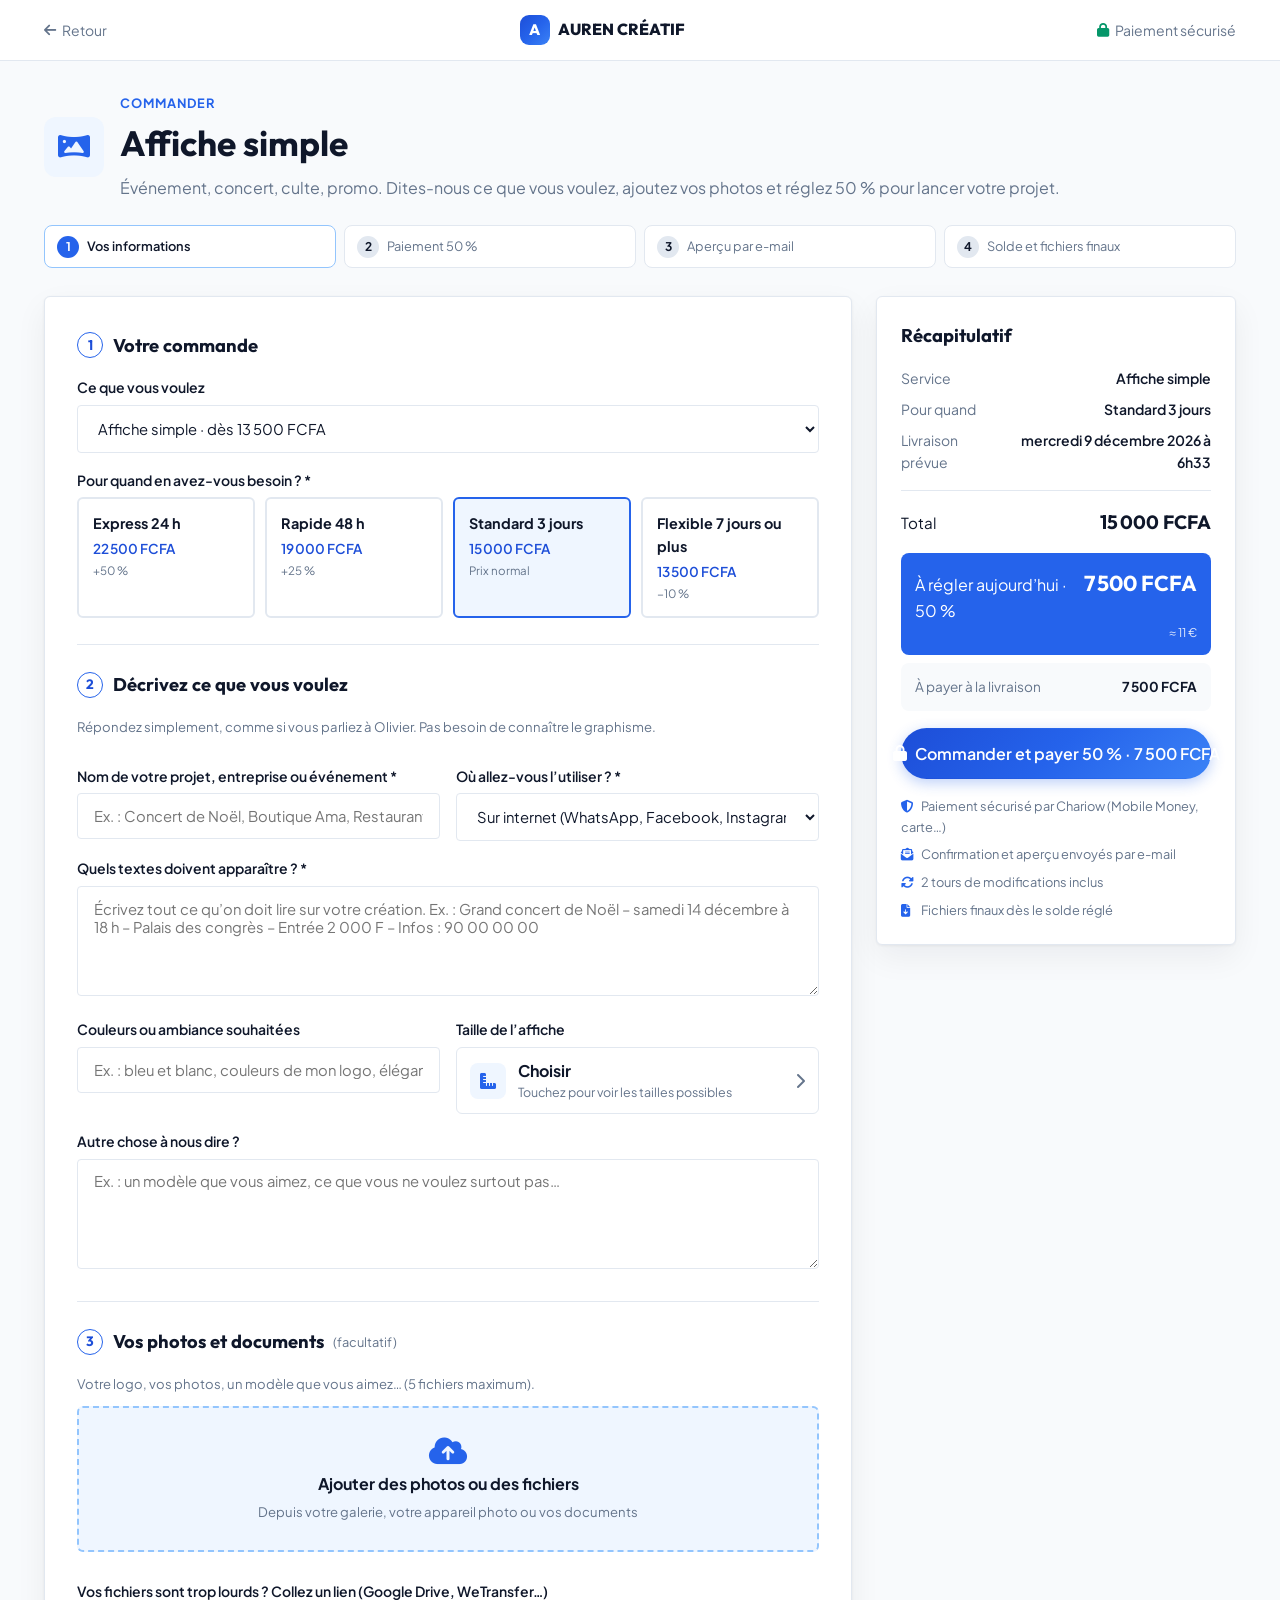
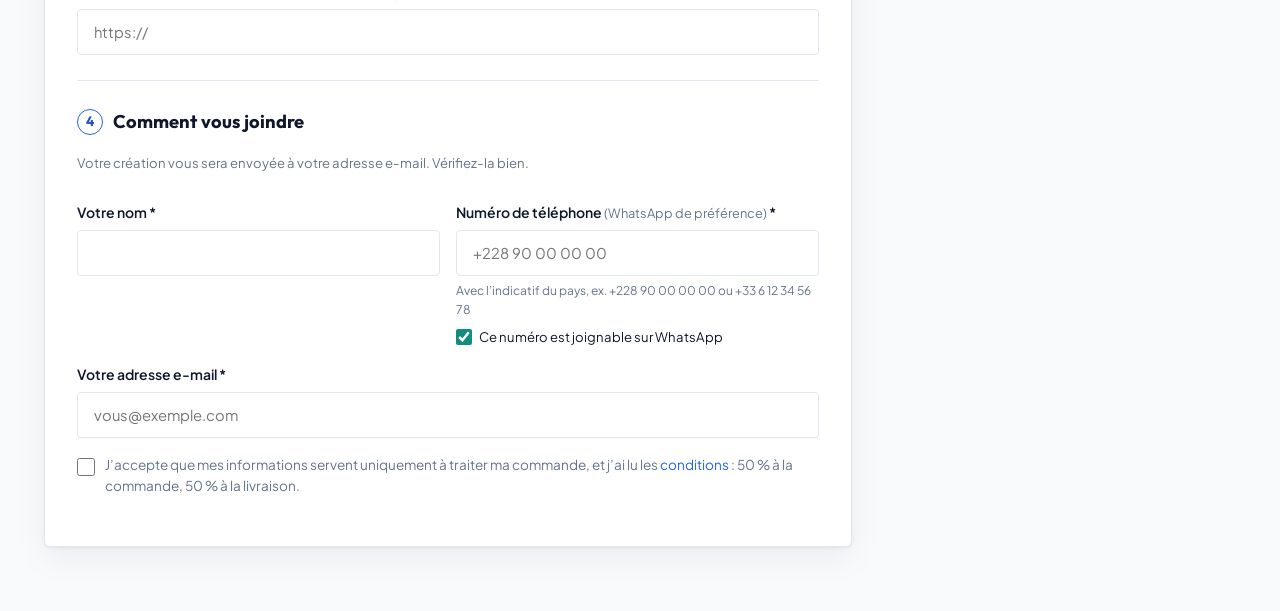
==== commit 22eaba9b: "Accueil : bouton Signaler un problème retiré du Hero ; réalisations regroupées par catégorie avec Vo" ====
--- a/commande.html
+++ b/commande.html
@@ -11,8 +11,8 @@
   <link rel="preconnect" href="https://fonts.googleapis.com">
   <link rel="preconnect" href="https://fonts.gstatic.com" crossorigin>
   <link href="https://fonts.googleapis.com/css2?family=Outfit:wght@400;500;600;700;800&family=Plus+Jakarta+Sans:wght@300;400;500;600;700;800&display=swap" rel="stylesheet">
-  <link rel="stylesheet" href="assets/css/style.css?v=20261024q">
-  <link rel="stylesheet" href="assets/css/commande.css?v=20261024q">
+  <link rel="stylesheet" href="assets/css/style.css?v=20261024x">
+  <link rel="stylesheet" href="assets/css/commande.css?v=20261024u">
 </head>
 <body class="order-page">
 
@@ -211,7 +211,7 @@
     </div>
   </div>
 
-  <script src="assets/js/config.js?v=20261024"></script>
-  <script src="assets/js/commande.js?v=20261024"></script>
+  <script src="assets/js/config.js?v=20261024u"></script>
+  <script src="assets/js/commande.js?v=20261024u"></script>
 </body>
 </html>
--- a/assets/css/style.css
+++ b/assets/css/style.css
@@ -2983,7 +2983,7 @@
 }
 
 /* ==========================================================================
-   Floating WhatsApp Button (OneSMS style)
+   Bouton flottant « Me contacter » (aux couleurs du site)
    ========================================================================== */
 .floating-whatsapp {
   position: fixed;
@@ -2993,11 +2993,11 @@
   display: flex;
   align-items: center;
   gap: 0.75rem;
-  background: #25d366;
+  background: var(--gradient-blue, linear-gradient(135deg, #1d4ed8, #3b82f6));
   color: #ffffff;
   padding: 0.75rem 1.25rem 0.75rem 1rem;
   border-radius: var(--radius-full);
-  box-shadow: 0 10px 25px rgba(37, 211, 102, 0.4);
+  box-shadow: 0 10px 25px rgba(37, 99, 235, 0.35);
   font-weight: 700;
   font-size: 0.95rem;
   transition: var(--transition);
@@ -3006,8 +3006,7 @@
 
 .floating-whatsapp:hover {
   transform: translateY(-4px) scale(1.03);
-  box-shadow: 0 15px 30px rgba(37, 211, 102, 0.5);
-  background: #20ba59;
+  box-shadow: 0 15px 30px rgba(37, 99, 235, 0.45);
 }
 
 .floating-whatsapp-icon {
@@ -4493,7 +4492,61 @@
   .footer-links span { font-size: 0.875rem; }
 }
 
-/* Très petits téléphones : le menu reste visible (le Hero garde son bouton Commander) */
-@media (max-width: 380px) {
+/* Très petits téléphones (moins de 375 px) : le menu reste visible (le Hero garde son bouton Commander) */
+@media (max-width: 374px) {
   .nav-cta-btn { display: none; }
 }
+
+/* ==========================================================================
+   Mobile : chiffres clés et témoignages en carrousel
+   (défilement automatique, le client peut aussi faire glisser au doigt)
+   ========================================================================== */
+.carrousel-points { display: none; }
+
+@media (max-width: 600px) {
+  .stats-grid {
+    display: flex;
+    overflow-x: auto;
+    scroll-snap-type: x mandatory;
+    gap: 0.75rem;
+    margin: 0 -1.15rem;
+    padding: 0.25rem 1.15rem 0.5rem;
+    scrollbar-width: none;
+  }
+  .stats-grid::-webkit-scrollbar { display: none; }
+  .stat-item {
+    flex: 0 0 62%;
+    scroll-snap-align: center;
+    background: #fff;
+    border: 1px solid var(--border-light);
+    border-radius: var(--radius-lg);
+    padding: 1.1rem 0.9rem;
+    box-shadow: 0 4px 14px -6px rgba(15, 23, 42, 0.1);
+  }
+
+  .carrousel-points { display: flex; justify-content: center; gap: 0.4rem; margin-top: 0.85rem; }
+  .carrousel-points button {
+    width: 8px; height: 8px; padding: 0; border: 0; border-radius: 999px;
+    background: #cbd5e1; cursor: pointer; transition: width 0.25s, background 0.25s;
+  }
+  .carrousel-points button.actif { width: 22px; background: var(--primary-600); }
+  .carrousel-points button:focus-visible { outline: 2px solid var(--primary-600); outline-offset: 2px; }
+}
+
+/* ==========================================================================
+   Réalisations regroupées par catégorie, avec « Voir plus »
+   ========================================================================== */
+.portfolio-groupes { display: flex; flex-direction: column; gap: 2.5rem; }
+.portfolio-groupe-tete { display: flex; align-items: baseline; justify-content: space-between; gap: 1rem; margin-bottom: 1rem; padding-bottom: 0.6rem; border-bottom: 1px solid var(--border-light); }
+.portfolio-groupe-tete h3 { margin: 0; font-family: var(--font-heading); font-size: 1.25rem; color: var(--text-main); display: flex; align-items: center; gap: 0.55rem; }
+.portfolio-groupe-tete h3 i { color: var(--primary-600); font-size: 1.05rem; }
+.portfolio-groupe-nb { font-size: 0.85rem; font-weight: 600; color: var(--text-muted); white-space: nowrap; }
+.portfolio-groupe:not(.ouvert) .portfolio-item.en-plus { display: none !important; }
+.portfolio-voir-plus { display: flex; align-items: center; justify-content: center; gap: 0.45rem; margin: 1.1rem auto 0; padding: 0.65rem 1.4rem; border: 1.5px solid var(--primary-600); border-radius: var(--radius-full); background: #fff; color: var(--primary-700); font-weight: 700; font-size: 0.92rem; cursor: pointer; transition: background 0.2s, color 0.2s; }
+.portfolio-voir-plus:hover { background: var(--primary-600); color: #fff; }
+.portfolio-voir-plus span { font-weight: 500; opacity: 0.8; }
+.portfolio-voir-plus[hidden] { display: none; }
+@media (max-width: 600px) {
+  .portfolio-groupes { gap: 1.75rem; }
+  .portfolio-groupe-tete h3 { font-size: 1.05rem; }
+}
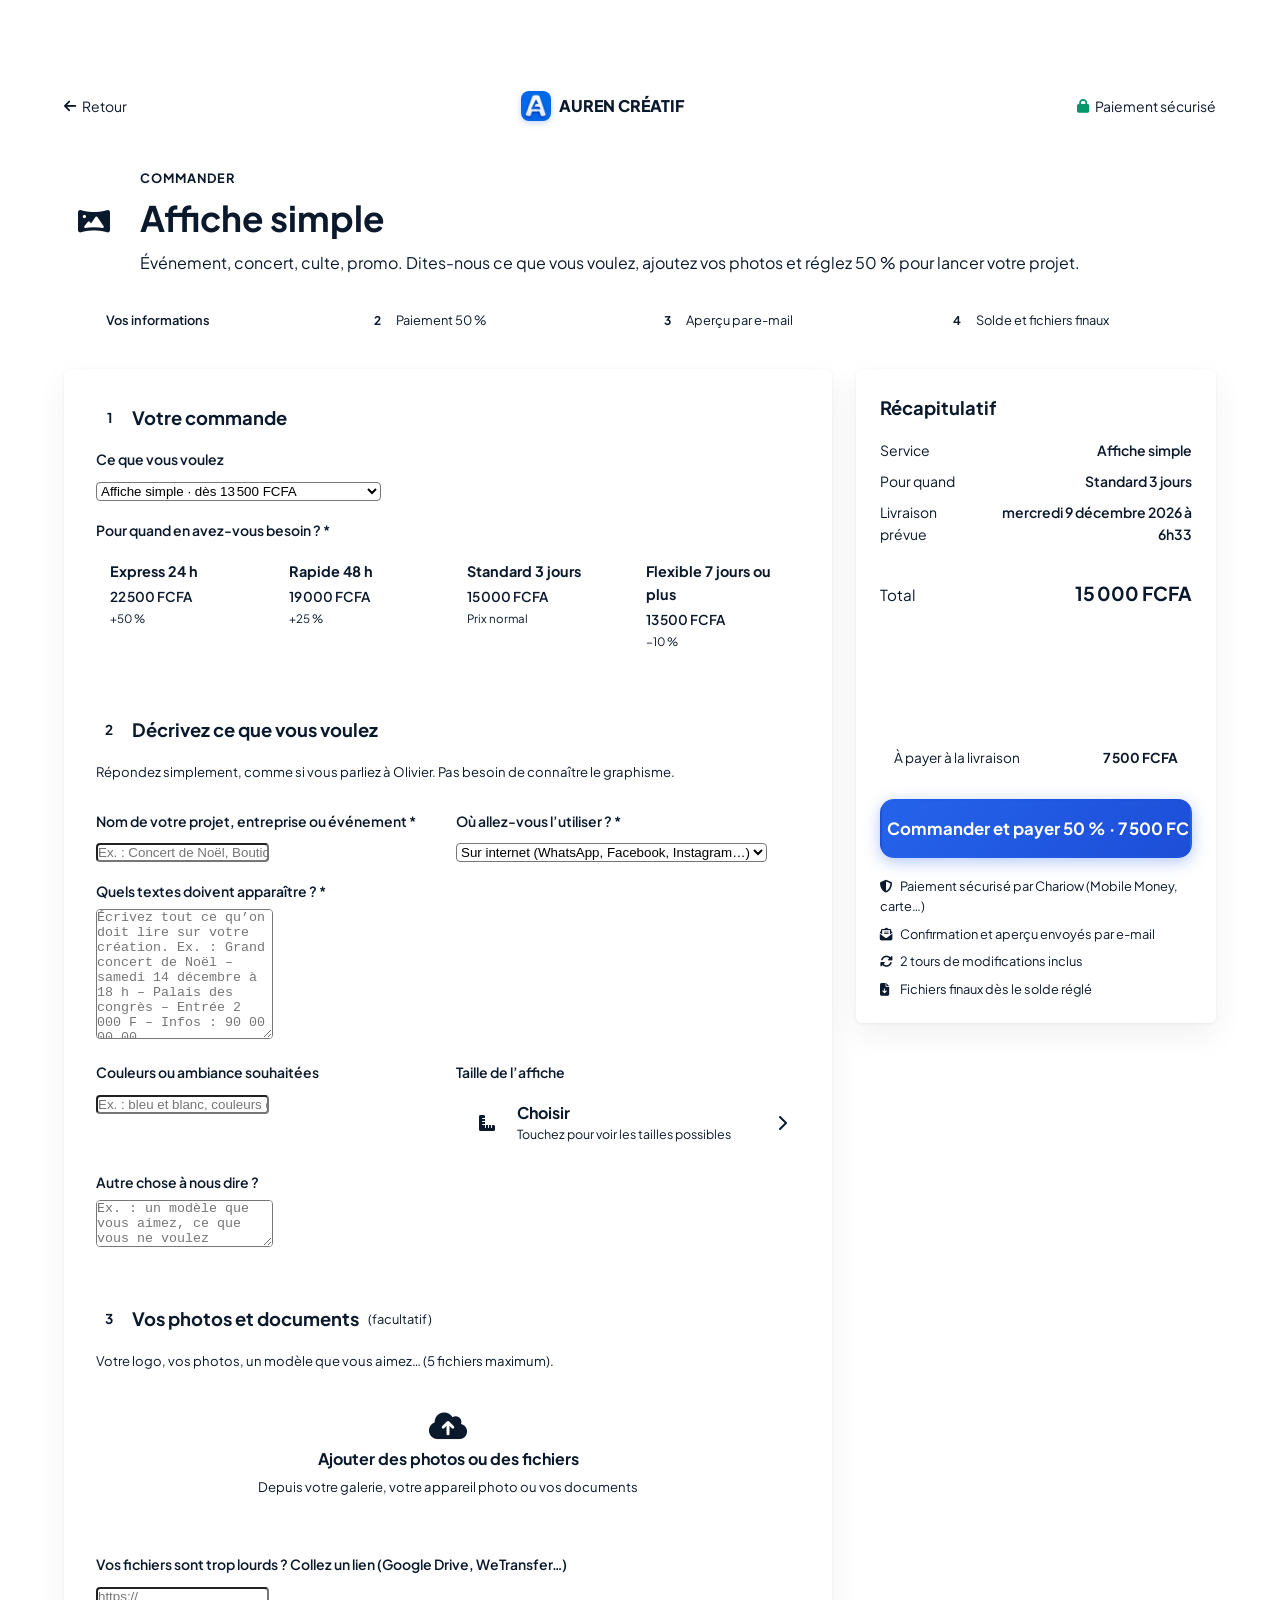
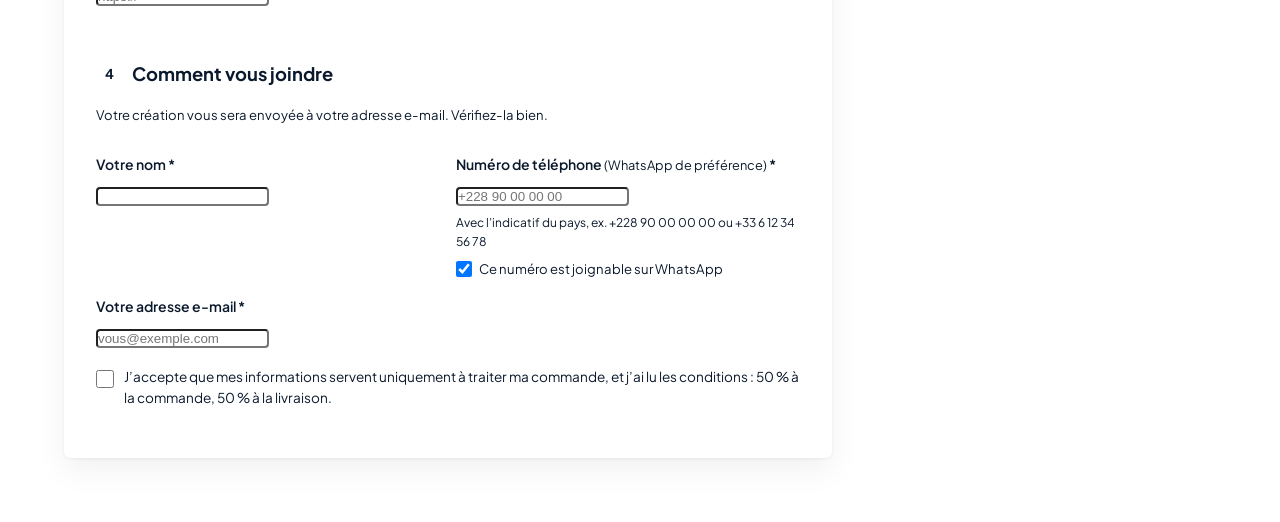
==== commit ccb1aa5c: "Integration officielle du logo AUREN CREATIF 3D sur le site web, le tableau de bord (espace.html) et" ====
--- a/commande.html
+++ b/commande.html
@@ -6,20 +6,20 @@
   <title>Commander · AUREN CRÉATIF</title>
   <meta name="description" content="Commandez votre création graphique AUREN CRÉATIF : brief, fichiers, délai et paiement sécurisé de 50 % à la commande.">
   <meta name="theme-color" content="#2563EB">
-  <link rel="icon" type="image/svg+xml" href="data:image/svg+xml,<svg xmlns='http://www.w3.org/2000/svg' viewBox='0 0 100 100'><rect width='100' height='100' rx='24' fill='%232563EB'/><text x='50%' y='62%' font-size='50' font-weight='bold' fill='white' font-family='sans-serif' text-anchor='middle'>A</text></svg>">
+  <link rel="icon" type="image/png" href="assets/images/logo.png?v=2">
   <link rel="stylesheet" href="https://cdnjs.cloudflare.com/ajax/libs/font-awesome/6.5.1/css/all.min.css">
   <link rel="preconnect" href="https://fonts.googleapis.com">
   <link rel="preconnect" href="https://fonts.gstatic.com" crossorigin>
   <link href="https://fonts.googleapis.com/css2?family=Outfit:wght@400;500;600;700;800&family=Plus+Jakarta+Sans:wght@300;400;500;600;700;800&display=swap" rel="stylesheet">
   <link rel="stylesheet" href="assets/css/style.css?v=20261024x">
-  <link rel="stylesheet" href="assets/css/commande.css?v=20261024u">
+  <link rel="stylesheet" href="assets/css/commande.css?v=20261025c">
 </head>
 <body class="order-page">
 
   <header class="order-topbar">
     <div class="container order-topbar-inner">
       <a href="index.html" class="order-back"><i class="fa-solid fa-arrow-left"></i> <span>Retour</span></a>
-      <a href="index.html" class="order-brand"><span class="order-brand-mark">A</span> AUREN CRÉATIF</a>
+      <a href="index.html" class="order-brand"><img src="assets/images/logo.png?v=2" alt="AUREN CRÉATIF" class="order-brand-mark" width="30" height="30"> AUREN CRÉATIF</a>
       <span class="order-secure"><i class="fa-solid fa-lock"></i> <span>Paiement sécurisé</span></span>
     </div>
   </header>
@@ -212,6 +212,6 @@
   </div>
 
   <script src="assets/js/config.js?v=20261024u"></script>
-  <script src="assets/js/commande.js?v=20261024u"></script>
+  <script src="assets/js/commande.js?v=20261025c"></script>
 </body>
 </html>
--- a/assets/css/style.css
+++ b/assets/css/style.css
@@ -1,71 +1,37 @@
 /* ==========================================================================
-   AUREN CRÉATIF · OLIVIER, GRAPHISTE DESIGNER
-   Design System Inspired by OneSMS (onesms-sn.com)
-   Palette: Royal Blue, Modern Dark Slate, Clean Minimalist Whites, Glassmorphism
+   AUREN CRÉATIF — Design System & Stylesheet (Version Épurée & Performante)
+   Palette : Bleu nuit #102A56, Bleu électrique #2563EB, Bleu pâle #EAF1FF, Blanc #FFFFFF
    ========================================================================== */
 
+@import url('https://fonts.googleapis.com/css2?family=Plus+Jakarta+Sans:wght@400;500;600;700;800;900&display=swap');
+
 :root {
-  /* OneSMS Blue Palette */
-  --primary-50: #eff6ff;
-  --primary-100: #dbeafe;
-  --primary-200: #bfdbfe;
-  --primary-300: #93c5fd;
-  --primary-400: #60a5fa;
-  --primary-500: #3b82f6;
-  --primary-600: #2563eb;
-  --primary-700: #1d4ed8;
-  --primary-800: #1e40af;
-  --primary-900: #1e3a8a;
-  --primary-950: #172554;
-
-  /* Neutrals & Dark Tones */
-  --dark-bg: #0b1120;
-  --dark-surface: #0f172a;
-  --dark-card: #1e293b;
-  --dark-border: #334155;
-  --text-main: #0f172a;
-  --text-muted: #64748b;
-  --text-light: #94a3b8;
-  --bg-page: #f8fafc;
-  --bg-surface: #ffffff;
-  --border-light: #e2e8f0;
-  --border-focus: #3b82f6;
-
-  /* Accents */
-  --accent-whatsapp: #25d366;
-  --accent-whatsapp-dark: #128c7e;
-  --accent-gold: #f59e0b;
-  --accent-purple: #8b5cf6;
-
-  /* Gradients */
-  --gradient-blue: linear-gradient(135deg, #1d4ed8 0%, #2563eb 50%, #3b82f6 100%);
-  --gradient-hero: radial-gradient(circle at 50% 0%, rgba(59, 130, 246, 0.15) 0%, rgba(248, 250, 252, 0) 70%);
-  --gradient-card: linear-gradient(180deg, #ffffff 0%, #f8fafc 100%);
-  --gradient-glow: radial-gradient(circle, rgba(59, 130, 246, 0.25) 0%, transparent 70%);
-
-  /* Typography */
-  --font-heading: 'Outfit', -apple-system, BlinkMacSystemFont, sans-serif;
-  --font-body: 'Plus Jakarta Sans', -apple-system, BlinkMacSystemFont, sans-serif;
-
-  /* Shadows */
-  --shadow-sm: 0 1px 2px 0 rgba(0, 0, 0, 0.05);
-  --shadow-md: 0 4px 6px -1px rgba(0, 0, 0, 0.07), 0 2px 4px -2px rgba(0, 0, 0, 0.05);
-  --shadow-lg: 0 10px 15px -3px rgba(37, 99, 235, 0.08), 0 4px 6px -4px rgba(37, 99, 235, 0.04);
-  --shadow-xl: 0 20px 25px -5px rgba(37, 99, 235, 0.1), 0 8px 10px -6px rgba(37, 99, 235, 0.06);
-  --shadow-glow: 0 0 30px rgba(59, 130, 246, 0.25);
-
-  /* Radius */
+  --color-primary-dark: #102A56;
+  --color-primary-electric: #2563EB;
+  --color-primary-hover: #1D4ED8;
+  --color-primary-light: #EAF1FF;
+  --color-white: #FFFFFF;
+  --color-dark-bg: #0A1120;
+  --color-surface: #FFFFFF;
+  --color-surface-subtle: #F8FAFC;
+  --color-text-main: #0B192C;
+  --color-text-muted: #64748B;
+  --color-border: #E2E8F0;
+  --shadow-sm: 0 2px 6px rgba(16, 42, 86, 0.05);
+  --shadow-md: 0 8px 22px -3px rgba(16, 42, 86, 0.08), 0 3px 6px -2px rgba(16, 42, 86, 0.04);
+  --shadow-lg: 0 16px 36px -4px rgba(16, 42, 86, 0.12), 0 6px 14px -3px rgba(16, 42, 86, 0.06);
+  --shadow-xl: 0 24px 48px -8px rgba(16, 42, 86, 0.18);
+  --shadow-glow: 0 0 30px rgba(37, 99, 235, 0.35);
   --radius-sm: 8px;
-  --radius-md: 12px;
-  --radius-lg: 18px;
-  --radius-xl: 24px;
-  --radius-full: 9999px;
-
-  /* Transitions */
-  --transition: all 0.25s cubic-bezier(0.16, 1, 0.3, 1);
-}
-
-/* Base Styles */
+  --radius-md: 14px;
+  --radius-lg: 20px;
+  --radius-xl: 28px;
+  --font-family: 'Plus Jakarta Sans', -apple-system, BlinkMacSystemFont, 'Segoe UI', Roboto, sans-serif;
+  --transition-normal: all 0.25s cubic-bezier(0.16, 1, 0.3, 1);
+  --container-width: 1200px;
+}
+
+/* Base */
 *, *::before, *::after {
   box-sizing: border-box;
   margin: 0;
@@ -75,4478 +41,2270 @@
 html {
   scroll-behavior: smooth;
   font-size: 16px;
+  color-scheme: light;
+  overflow-x: hidden;
+  max-width: 100vw;
 }
 
 body {
-  font-family: var(--font-body);
-  background-color: var(--bg-page);
-  color: var(--text-main);
+  font-family: var(--font-family);
+  background-color: #FAFCFF;
+  color: var(--color-text-main);
   line-height: 1.6;
+  -webkit-font-smoothing: antialiased;
   overflow-x: hidden;
-  -webkit-font-smoothing: antialiased;
-}
-
-img {
+  max-width: 100vw;
+  width: 100%;
+  padding-top: 76px;
+}
+
+a {
+  color: inherit;
+  text-decoration: none;
+}
+
+img, svg {
+  display: block;
   max-width: 100%;
-  height: auto;
-  display: block;
-}
-
-a {
-  text-decoration: none;
-  color: inherit;
-  transition: var(--transition);
-}
-
-button, input, select, textarea {
+}
+
+button {
   font-family: inherit;
-  font-size: inherit;
-}
-
-/* Containers */
+}
+
 .container {
   width: 100%;
-  max-width: 1240px;
-  margin-left: auto;
-  margin-right: auto;
-  padding-left: 1.5rem;
-  padding-right: 1.5rem;
-}
-
-/* Status Indicator Pulse Dot */
-.pulse-dot, .top-bar-dot {
-  width: 8px;
-  height: 8px;
-  background-color: var(--accent-whatsapp);
-  border-radius: 50%;
-  animation: pulse-dot 2s infinite;
-  display: inline-block;
-  flex-shrink: 0;
-}
-
-@keyframes pulse-dot {
-  0%, 100% { opacity: 1; transform: scale(1); }
-  50% { opacity: 0.4; transform: scale(0.85); }
-}
-
-/* ==========================================================================
-   Header & Navbar (Frosted Glass OneSMS style)
-   ========================================================================== */
-.header {
-  position: sticky;
-  top: 0;
-  z-index: 1000;
-  background: rgba(255, 255, 255, 0.88);
-  backdrop-filter: blur(16px);
-  -webkit-backdrop-filter: blur(16px);
-  border-bottom: 1px solid rgba(226, 232, 240, 0.8);
-  transition: var(--transition);
-}
-
-.header.scrolled {
-  background: rgba(255, 255, 255, 0.96);
-  box-shadow: 0 4px 20px -2px rgba(15, 23, 42, 0.06);
-}
-
-.navbar {
-  display: flex;
-  align-items: center;
-  justify-content: space-between;
-  height: 76px;
-  gap: 1rem;
-}
-
-.brand-logo {
-  display: flex;
-  align-items: center;
-  gap: 0.75rem;
-  text-decoration: none;
-  flex-shrink: 0;
-}
-
-.brand-icon {
-  width: 42px;
-  height: 42px;
-  background: var(--gradient-blue);
-  color: #ffffff;
+  max-width: var(--container-width);
+  margin: 0 auto;
+  padding: 0 1.5rem;
+}
+
+/* Animations */
+@keyframes gradientShift {
+  0% { background-position: 0% 50%; }
+  50% { background-position: 100% 50%; }
+  100% { background-position: 0% 50%; }
+}
+
+@keyframes floatSlow {
+  0%, 100% { transform: translateY(0px); }
+  50% { transform: translateY(-7px); }
+}
+
+.gradient-text-animated {
+  background: linear-gradient(135deg, #102A56 0%, #2563EB 40%, #00B4D8 75%, #2563EB 100%);
+  background-size: 250% auto;
+  -webkit-background-clip: text;
+  -webkit-text-fill-color: transparent;
+  animation: gradientShift 5s ease infinite;
+  display: inline;
+  position: relative;
+}
+
+/* Badges */
+.badge {
+  display: inline-flex;
+  align-items: center;
+  gap: 0.5rem;
+  padding: 0.4rem 0.95rem;
+  border-radius: 9999px;
+  font-size: 0.8rem;
+  font-weight: 700;
+  letter-spacing: 0.04em;
+  text-transform: uppercase;
+  max-width: 100%;
+}
+
+.badge-hero {
+  background: #EAF1FF;
+  color: var(--color-primary-electric);
+  border: 1px solid rgba(37, 99, 235, 0.25);
+  box-shadow: 0 2px 10px rgba(37, 99, 235, 0.1);
+}
+
+.badge-primary {
+  background-color: var(--color-primary-light);
+  color: var(--color-primary-electric);
+  border: 1px solid rgba(37, 99, 235, 0.18);
+}
+
+.badge-dark {
+  background-color: var(--color-primary-dark);
+  color: var(--color-white);
+}
+
+.badge-highlight {
+  background: linear-gradient(135deg, #2563EB, #00D2FF);
+  color: #FFFFFF;
+}
+
+.badge-verified {
+  background: #ECFDF5;
+  color: #059669;
+  border: 1px solid #A7F3D0;
+  font-size: 0.72rem;
+  font-weight: 700;
+  padding: 0.2rem 0.6rem;
+  border-radius: 9999px;
+}
+
+/* Buttons */
+.btn {
+  display: inline-flex;
+  align-items: center;
+  justify-content: center;
+  gap: 0.65rem;
+  font-size: 0.98rem;
+  font-weight: 700;
+  padding: 0.95rem 1.85rem;
   border-radius: var(--radius-md);
-  display: flex;
-  align-items: center;
-  justify-content: center;
-  font-family: var(--font-heading);
-  font-weight: 800;
-  font-size: 1.25rem;
-  box-shadow: 0 4px 12px rgba(37, 99, 235, 0.3);
-  flex-shrink: 0;
-}
-
-.brand-title {
-  font-family: var(--font-heading);
-  font-weight: 800;
-  font-size: clamp(1.15rem, 1.4vw, 1.3rem);
-  letter-spacing: -0.02em;
-  color: var(--text-main);
-  line-height: 1;
+  border: 2px solid transparent;
+  cursor: pointer;
+  transition: var(--transition-normal);
+  text-align: center;
   white-space: nowrap;
 }
 
-.nav-menu {
-  display: flex;
-  align-items: center;
-  gap: clamp(0.75rem, 1.8vw, 1.6rem);
-  list-style: none;
-  margin: 0;
-  padding: 0;
-}
-
-.nav-link {
-  font-size: clamp(0.85rem, 0.95vw, 0.925rem);
-  font-weight: 600;
-  color: var(--text-muted);
+.btn-primary {
+  background: linear-gradient(135deg, #2563EB 0%, #1D4ED8 100%);
+  color: var(--color-white);
+  box-shadow: 0 4px 16px rgba(37, 99, 235, 0.35);
   position: relative;
-  padding: 0.5rem 0.2rem;
-  white-space: nowrap;
-  touch-action: manipulation;
-  transition: color 0.2s ease;
-}
-
-.nav-link:hover, .nav-link.active {
-  color: var(--primary-600);
-}
-
-.nav-link::after {
+  overflow: hidden;
+}
+
+.btn-primary::after {
   content: '';
   position: absolute;
-  bottom: 0;
-  left: 0;
-  width: 0%;
-  height: 2px;
-  background: var(--primary-600);
-  border-radius: 2px;
-  transition: var(--transition);
-}
-
-.nav-link:hover::after, .nav-link.active::after {
+  top: -50%;
+  left: -60%;
+  width: 40%;
+  height: 200%;
+  background: linear-gradient(
+    90deg,
+    rgba(255, 255, 255, 0) 0%,
+    rgba(255, 255, 255, 0.3) 50%,
+    rgba(255, 255, 255, 0) 100%
+  );
+  transform: rotate(25deg);
+  animation: btnShimmer 5s ease-in-out infinite;
+  pointer-events: none;
+}
+
+@keyframes btnShimmer {
+  0%, 75% { left: -60%; opacity: 0; }
+  80% { opacity: 1; }
+  92%, 100% { left: 140%; opacity: 0; }
+}
+
+.btn-primary:hover {
+  background: linear-gradient(135deg, #1D4ED8 0%, #173FB5 100%);
+  transform: translateY(-2px);
+  box-shadow: 0 8px 24px rgba(37, 99, 235, 0.45);
+}
+
+.btn-primary svg.btn-arrow {
+  transition: transform 0.25s ease;
+}
+
+.btn-primary:hover svg.btn-arrow {
+  transform: translateX(4px);
+}
+
+.btn-secondary {
+  background-color: var(--color-white);
+  color: var(--color-primary-dark);
+  border-color: var(--color-border);
+  box-shadow: var(--shadow-sm);
+}
+
+.btn-secondary:hover {
+  background-color: var(--color-primary-light);
+  border-color: var(--color-primary-electric);
+  color: var(--color-primary-electric);
+  transform: translateY(-2px);
+}
+
+.btn-lg {
+  padding: 1.05rem 2.2rem;
+  font-size: 1.05rem;
+}
+
+.btn-block {
   width: 100%;
 }
 
-.nav-actions {
-  display: flex;
-  align-items: center;
-  gap: 0.75rem;
-  flex-shrink: 0;
-}
-
-.nav-actions .btn {
-  font-size: clamp(0.825rem, 0.95vw, 0.9rem);
-  padding: clamp(0.55rem, 0.8vw, 0.65rem) clamp(0.95rem, 1.2vw, 1.35rem);
-  white-space: nowrap;
-}
-
-/* Mobile Backdrop Overlay */
-.nav-backdrop {
+/* ==========================================================================
+   Header
+   ========================================================================== */
+.site-header {
   position: fixed;
-  inset: 0;
-  background: rgba(15, 23, 42, 0.55);
-  backdrop-filter: blur(6px);
-  -webkit-backdrop-filter: blur(6px);
-  z-index: 998;
-  opacity: 0;
-  visibility: hidden;
-  transition: opacity 0.3s cubic-bezier(0.16, 1, 0.3, 1), visibility 0.3s cubic-bezier(0.16, 1, 0.3, 1);
-  touch-action: none;
-}
-
-.nav-backdrop.active {
-  opacity: 1;
-  visibility: visible;
-}
-
-body.menu-open {
-  overflow: hidden;
-  touch-action: none;
-}
-
-/* Section scroll margin offset for fixed header */
-section[id] {
-  scroll-margin-top: 86px;
-}
-
-.btn {
-  display: inline-flex;
-  align-items: center;
-  justify-content: center;
-  gap: 0.5rem;
-  padding: 0.65rem 1.25rem;
-  border-radius: var(--radius-full);
-  font-weight: 600;
-  font-size: 0.9rem;
-  cursor: pointer;
-  border: 1px solid transparent;
-  transition: var(--transition);
-  white-space: nowrap;
-}
-
-.btn-primary {
-  background: var(--gradient-blue);
-  color: #ffffff;
-  box-shadow: 0 4px 14px rgba(37, 99, 235, 0.3);
-}
-
-.btn-primary:hover {
-  background: linear-gradient(135deg, #1e40af 0%, #1d4ed8 100%);
-  transform: translateY(-2px);
-  box-shadow: 0 6px 20px rgba(37, 99, 235, 0.4);
-}
-
-.btn-outline {
-  background: transparent;
-  border-color: var(--border-light);
-  color: var(--text-main);
-}
-
-.btn-outline:hover {
-  border-color: var(--primary-500);
-  color: var(--primary-600);
-  background: var(--primary-50);
-}
-
-.btn-whatsapp {
-  background: #25d366;
-  color: #ffffff;
-  box-shadow: 0 4px 14px rgba(37, 211, 102, 0.3);
-}
-
-.btn-whatsapp:hover {
-  background: #20ba59;
-  transform: translateY(-2px);
-  box-shadow: 0 6px 18px rgba(37, 211, 102, 0.4);
-}
-
-.btn-lg {
-  padding: 0.85rem 1.85rem;
-  font-size: 1rem;
-}
-
-.hero-cta-group .open-contact-modal {
-  background: #ffffff;
-  border: 1.5px solid var(--border-light);
-  color: var(--text-main);
-  box-shadow: 0 2px 8px rgba(15, 23, 42, 0.05);
-}
-
-.hero-cta-group .open-contact-modal:hover {
-  border-color: var(--primary-500);
-  color: var(--primary-600);
-  background: var(--primary-50);
-  transform: translateY(-2px);
-  box-shadow: 0 6px 18px rgba(37, 99, 235, 0.15);
-}
-
-.menu-toggle {
-  display: none;
-  background: #f1f5f9;
-  border: 1px solid var(--border-light);
-  border-radius: var(--radius-md);
-  cursor: pointer;
-  width: 44px;
-  height: 44px;
-  padding: 0;
-  align-items: center;
-  justify-content: center;
-  color: var(--text-main);
-  transition: all 0.2s cubic-bezier(0.16, 1, 0.3, 1);
-  touch-action: manipulation;
-  -webkit-tap-highlight-color: transparent;
-  flex-shrink: 0;
-}
-
-.menu-toggle:active {
-  transform: scale(0.92);
-  background: var(--primary-50);
-  border-color: var(--primary-300);
-}
-
-/* ==========================================================================
-   Hero Section (OneSMS Modern Layout)
-   ========================================================================== */
-.hero {
-  position: relative;
-  padding: 4.5rem 0 5.5rem;
-  background: radial-gradient(circle at 50% -20%, rgba(59, 130, 246, 0.18) 0%, rgba(248, 250, 252, 0) 70%);
-  overflow: hidden;
-}
-
-.hero-grid {
-  display: grid;
-  grid-template-columns: 1.15fr 0.85fr;
-  align-items: center;
-  gap: 3.5rem;
-}
-
-.hero-badge-pill {
-  display: inline-flex;
-  align-items: center;
-  gap: 0.5rem;
-  background: rgba(37, 99, 235, 0.08);
-  border: 1px solid rgba(37, 99, 235, 0.2);
-  padding: 0.35rem 0.9rem;
-  border-radius: var(--radius-full);
-  font-size: 0.825rem;
-  font-weight: 600;
-  color: var(--primary-700);
-  margin-bottom: 1.5rem;
-}
-
-.hero-title {
-  font-family: var(--font-heading);
-  font-size: 3.25rem;
-  font-weight: 800;
-  line-height: 1.12;
-  letter-spacing: -0.03em;
-  color: var(--text-main);
-  margin-bottom: 1.25rem;
-}
-
-.hero-title .text-gradient {
-  background: linear-gradient(135deg, #1d4ed8 0%, #3b82f6 50%, #60a5fa 100%);
-  -webkit-background-clip: text;
-  -webkit-text-fill-color: transparent;
-}
-
-.hero-desc {
-  font-size: 1.125rem;
-  color: var(--text-muted);
-  line-height: 1.7;
-  margin-bottom: 2rem;
-  max-width: 580px;
-}
-
-.hero-cta-group {
-  display: flex;
-  flex-wrap: wrap;
-  gap: 1rem;
-  margin-bottom: 2.5rem;
-}
-
-.hero-trust-list {
-  display: flex;
-  flex-wrap: wrap;
-  gap: 1.5rem;
-  padding-top: 1.5rem;
-  border-top: 1px solid rgba(226, 232, 240, 0.8);
-}
-
-.trust-item {
-  display: flex;
-  align-items: center;
-  gap: 0.5rem;
-  font-size: 0.875rem;
-  font-weight: 600;
-  color: #475569;
-}
-
-.trust-item i, .trust-item svg {
-  color: var(--primary-600);
-  font-size: 1rem;
-}
-
-/* Hero Media Showcase: 3D Laptop Mockup */
-.hero-media-wrapper {
-  position: relative;
-  display: flex;
-  justify-content: center;
-  align-items: center;
-  min-height: 440px;
-}
-
-.hero-glow {
-  position: absolute;
-  top: 50%;
-  left: 50%;
-  transform: translate(-50%, -50%);
-  width: 520px;
-  height: 520px;
-  background: radial-gradient(circle, rgba(59, 130, 246, 0.28) 0%, rgba(99, 102, 241, 0.12) 50%, transparent 70%);
-  filter: blur(48px);
-  pointer-events: none;
-  z-index: 0;
-}
-
-.hero-laptop-card {
-  position: relative;
-  z-index: 1;
-  width: 100%;
-  max-width: 540px;
-  display: flex;
-  flex-direction: column;
-  align-items: center;
-  transition: var(--transition);
-  filter: drop-shadow(0 20px 35px rgba(37, 99, 235, 0.18));
-}
-
-.hero-laptop-card:hover {
-  transform: translateY(-8px);
-  filter: drop-shadow(0 30px 50px rgba(37, 99, 235, 0.25));
-}
-
-.hero-laptop-img {
-  width: 100%;
-  height: auto;
-  object-fit: contain;
-  display: block;
-  animation: float 6s ease-in-out infinite;
-}
-
-
-/* Floating Badges */
-.floating-badge {
-  position: absolute;
-  background: rgba(255, 255, 255, 0.95);
-  backdrop-filter: blur(12px);
-  border: 1px solid rgba(226, 232, 240, 0.9);
-  border-radius: var(--radius-lg);
-  padding: 0.75rem 1.15rem;
-  box-shadow: 0 12px 30px -5px rgba(15, 23, 42, 0.12);
-  display: flex;
-  align-items: center;
-  gap: 0.75rem;
-  z-index: 4;
-  animation: float 4s ease-in-out infinite;
-  white-space: nowrap;
-}
-
-.floating-badge.badge-top-left {
-  top: 5%;
-  left: -2%;
-  animation-delay: 0s;
-}
-
-.floating-badge.badge-bottom-right {
-  bottom: 8%;
-  right: -2%;
-  animation-delay: 2s;
-}
-
-@keyframes float {
-  0%, 100% { transform: translateY(0); }
-  50% { transform: translateY(-8px); }
-}
-
-.floating-icon {
-  width: 38px;
-  height: 38px;
-  border-radius: var(--radius-sm);
-  display: flex;
-  align-items: center;
-  justify-content: center;
-  font-size: 1.15rem;
-}
-
-.icon-blue {
-  background: var(--primary-100);
-  color: var(--primary-600);
-}
-
-.icon-green {
-  background: #dcfce7;
-  color: #16a34a;
-}
-
-.floating-text-sm {
-  font-size: 0.725rem;
-  color: var(--text-muted);
-}
-
-.floating-text-lg {
-  font-size: 0.875rem;
-  font-weight: 700;
-  color: var(--text-main);
-}
-
-/* ==========================================================================
-   Stats Bar Section (Animated & Interactive Count-Up)
-   ========================================================================== */
-.stats-section {
-  background: #ffffff;
-  border-top: 1px solid var(--border-light);
-  border-bottom: 1px solid var(--border-light);
-  padding: 2.75rem 0;
-  position: relative;
-  overflow: hidden;
-}
-
-.stats-section::before {
-  content: '';
-  position: absolute;
   top: 0;
   left: 0;
   right: 0;
-  height: 2px;
-  background: linear-gradient(90deg, transparent 0%, rgba(37, 99, 235, 0.4) 50%, transparent 100%);
-}
-
-.stats-grid {
+  width: 100%;
+  z-index: 1000;
+  background-color: rgba(255, 255, 255, 0.97);
+  backdrop-filter: blur(14px);
+  -webkit-backdrop-filter: blur(14px);
+  border-bottom: 1px solid rgba(226, 232, 240, 0.85);
+  transition: var(--transition-normal);
+}
+
+.site-header.scrolled {
+  box-shadow: 0 4px 20px rgba(16, 42, 86, 0.08);
+}
+
+.header-inner {
+  display: flex;
+  align-items: center;
+  justify-content: space-between;
+  height: 76px;
+}
+
+.logo-wrapper {
+  display: inline-flex;
+  align-items: center;
+  gap: 0.95rem;
+  text-decoration: none;
+}
+
+.logo-img {
+  width: 44px;
+  height: 44px;
+  border-radius: 10px;
+  object-fit: cover;
+  flex-shrink: 0;
+  box-shadow: 0 4px 12px rgba(37, 99, 235, 0.22);
+}
+
+.brand-name-header {
+  font-family: var(--font-family);
+  font-size: 1.35rem;
+  font-weight: 900;
+  letter-spacing: -0.01em;
+  color: #0B192C;
+  text-transform: uppercase;
+  line-height: 1;
+  white-space: nowrap;
+}
+
+.main-nav {
+  display: flex;
+  align-items: center;
+  gap: 2.2rem;
+}
+
+.nav-list {
+  display: flex;
+  list-style: none;
+  gap: 2.2rem;
+}
+
+.nav-link {
+  font-size: 0.95rem;
+  font-weight: 600;
+  color: #334155;
+  transition: var(--transition-normal);
+  padding: 0.25rem 0;
+}
+
+.nav-link:hover {
+  color: var(--color-primary-electric);
+}
+
+.header-action {
+  display: flex;
+  align-items: center;
+}
+
+.mobile-toggle {
+  display: none;
+  background: transparent;
+  border: none;
+  cursor: pointer;
+  padding: 0.5rem;
+  color: var(--color-primary-dark);
+}
+
+.mobile-toggle svg {
+  width: 28px;
+  height: 28px;
+}
+
+/* ==========================================================================
+   Hero Section
+   ========================================================================== */
+.hero-section {
+  position: relative;
+  padding: 4.5rem 0 5rem;
+  background: radial-gradient(circle at 80% 20%, rgba(234, 241, 255, 0.9) 0%, rgba(250, 252, 255, 1) 65%);
+  overflow: hidden;
+}
+
+.hero-grid {
   display: grid;
-  grid-template-columns: repeat(4, 1fr);
-  gap: 1.5rem;
-  text-align: center;
-}
-
-.stat-item {
-  padding: 1.25rem 1rem;
-  border-right: 1px solid var(--border-light);
-  border-radius: var(--radius-md);
-  transition: opacity 0.5s cubic-bezier(0.16, 1, 0.3, 1), transform 0.35s cubic-bezier(0.16, 1, 0.3, 1), background 0.35s ease, box-shadow 0.35s ease;
+  grid-template-columns: 1.05fr 0.95fr;
+  align-items: center;
+  gap: 3.5rem;
   position: relative;
-  cursor: default;
-  opacity: 0;
-  transform: translateY(20px);
-}
-
-.stat-item.revealed {
-  opacity: 1;
-  transform: translateY(0);
-}
-
-.stat-item:last-child {
-  border-right: none;
-}
-
-.stat-item.revealed:hover,
-.stat-item:hover {
-  background: linear-gradient(180deg, rgba(239, 246, 255, 0.7) 0%, rgba(255, 255, 255, 0.95) 100%);
-  transform: translateY(-5px);
-  box-shadow: 0 12px 25px -6px rgba(37, 99, 235, 0.12);
-}
-
-.stat-number {
-  font-family: var(--font-heading);
-  font-size: 2.5rem;
-  font-weight: 800;
-  line-height: 1.1;
-  margin-bottom: 0.4rem;
-  background: linear-gradient(135deg, #1d4ed8 0%, #2563eb 50%, #3b82f6 100%);
-  -webkit-background-clip: text;
-  -webkit-text-fill-color: transparent;
-  display: inline-block;
-  transition: transform 0.35s cubic-bezier(0.16, 1, 0.3, 1);
-}
-
-.stat-item:hover .stat-number {
-  transform: scale(1.1);
-}
-
-.stat-label {
-  font-size: 0.85rem;
+  z-index: 1;
+}
+
+.hero-content {
+  display: flex;
+  flex-direction: column;
+  gap: 1.6rem;
+}
+
+.hero-tagline {
+  align-self: flex-start;
+}
+
+.hero-title {
+  font-size: 3.4rem;
+  font-weight: 900;
+  line-height: 1.14;
+  letter-spacing: -0.03em;
+  color: var(--color-primary-dark);
+}
+
+.hero-subtitle {
+  font-size: 1.15rem;
+  line-height: 1.68;
+  color: var(--color-text-muted);
+  max-width: 530px;
+}
+
+.hero-actions {
+  display: flex;
+  flex-wrap: wrap;
+  align-items: center;
+  gap: 1.1rem;
+}
+
+.hero-social-proof {
+  display: flex;
+  align-items: center;
+  flex-wrap: wrap;
+  gap: 0.75rem;
+  padding-top: 0.8rem;
+  font-size: 0.9rem;
+  color: #475569;
   font-weight: 600;
-  color: var(--text-muted);
-  transition: color 0.3s ease;
-}
-
-.stat-item:hover .stat-label {
-  color: var(--text-main);
+}
+
+.stars-gold {
+  color: #F59E0B;
+  letter-spacing: 2px;
+  font-size: 1rem;
+}
+
+.hero-visual {
+  animation: floatSlow 6s ease-in-out infinite;
+}
+
+.hero-showcase-box {
+  background: #FFFFFF;
+  border-radius: var(--radius-xl);
+  padding: 0.85rem;
+  box-shadow: var(--shadow-xl);
+  border: 1px solid rgba(226, 232, 240, 0.9);
+}
+
+.hero-showcase-box img {
+  border-radius: var(--radius-lg);
+  width: 100%;
 }
 
 /* ==========================================================================
-   Section Headers (OneSMS Style)
+   Sections Générales
    ========================================================================== */
 .section {
-  padding: 5.5rem 0;
+  padding: 5rem 0;
   position: relative;
 }
 
 .section-alt {
-  background: #ffffff;
+  background-color: #F8FAFC;
 }
 
 .section-header {
   text-align: center;
-  max-width: 680px;
+  max-width: 720px;
   margin: 0 auto 3.5rem;
 }
 
 .section-tag {
-  display: inline-block;
+  margin-bottom: 0.85rem;
+}
+
+.section-title {
+  font-size: 2.35rem;
+  font-weight: 900;
+  line-height: 1.2;
+  letter-spacing: -0.02em;
+  color: var(--color-primary-dark);
+  margin-bottom: 0.85rem;
+}
+
+.section-desc {
+  font-size: 1.05rem;
+  color: var(--color-text-muted);
+  line-height: 1.65;
+}
+
+/* ==========================================================================
+   Offres / Produits
+   ========================================================================== */
+.product-row {
+  display: grid;
+  grid-template-columns: 1fr 1fr;
+  align-items: center;
+  gap: 3.5rem;
+  background: #FFFFFF;
+  border: 1px solid var(--color-border);
+  border-radius: var(--radius-xl);
+  padding: 3.2rem;
+  box-shadow: var(--shadow-md);
+  margin-bottom: 3.5rem;
+  transition: var(--transition-normal);
+}
+
+.product-row:hover {
+  border-color: rgba(37, 99, 235, 0.35);
+  box-shadow: var(--shadow-lg);
+}
+
+.product-row.reverse .product-visual {
+  order: 2;
+}
+
+.product-row.reverse .product-details {
+  order: 1;
+}
+
+/* ==========================================================================
+   Dual Laptop 3D Floating Showcase (Photoshop & After Effects - Session PS)
+   ========================================================================== */
+.ae-ps-showcase {
+  position: relative;
+  width: 100%;
+  max-width: 540px;
+  min-height: 420px;
+  display: flex;
+  align-items: center;
+  justify-content: center;
+  margin: 0 auto;
+}
+
+.ae-ps-ambient-glow {
+  position: absolute;
+  width: 320px;
+  height: 320px;
+  border-radius: 50%;
+  background: radial-gradient(circle, rgba(37, 99, 235, 0.22) 0%, rgba(0, 229, 255, 0.08) 50%, transparent 70%);
+  filter: blur(55px);
+  z-index: 0;
+  pointer-events: none;
+}
+
+.laptop-floating-item {
+  position: absolute;
+  transition: transform 0.4s cubic-bezier(0.16, 1, 0.3, 1);
+  filter: drop-shadow(0 20px 30px rgba(16, 42, 86, 0.25));
+}
+
+.laptop-ae-wrap {
+  width: 84%;
+  top: -10px;
+  right: -6%;
+  z-index: 1;
+  animation: floatLaptopAE 6.5s ease-in-out infinite;
+}
+
+.laptop-ps-wrap {
+  width: 84%;
+  bottom: -15px;
+  left: -6%;
+  z-index: 2;
+  animation: floatLaptopPS 7s ease-in-out infinite;
+}
+
+.laptop-floating-item img {
+  width: 100%;
+  height: auto;
+  display: block;
+}
+
+.laptop-floating-item:hover {
+  transform: scale(1.03);
+  z-index: 4;
+}
+
+/* Floor Shadow */
+.ae-ps-floor-shadow {
+  position: absolute;
+  bottom: -20px;
+  width: 90%;
+  height: 30px;
+  background: radial-gradient(ellipse at center, rgba(15, 23, 42, 0.2) 0%, transparent 75%);
+  z-index: 0;
+  pointer-events: none;
+}
+
+/* Floating Software Badges */
+.laptop-badge-tag {
+  position: absolute;
+  background: rgba(255, 255, 255, 0.95);
+  backdrop-filter: blur(10px);
+  border: 1px solid rgba(226, 232, 240, 0.9);
+  padding: 0.45rem 0.85rem;
+  border-radius: 10px;
+  box-shadow: 0 8px 20px rgba(16, 42, 86, 0.15);
+  display: inline-flex;
+  align-items: center;
+  gap: 0.5rem;
+  font-size: 0.78rem;
+  font-weight: 800;
+  color: var(--color-primary-dark);
+  white-space: nowrap;
+}
+
+.badge-ae {
+  top: 15px;
+  right: 15px;
+}
+
+.badge-ps {
+  bottom: 25px;
+  left: 10px;
+}
+
+@keyframes floatLaptopAE {
+  0%, 100% { transform: translateY(0px) rotate(0deg); }
+  50% { transform: translateY(-10px) rotate(0.8deg); }
+}
+
+@keyframes floatLaptopPS {
+  0%, 100% { transform: translateY(0px) rotate(0deg); }
+  50% { transform: translateY(9px) rotate(-0.8deg); }
+}
+
+/* Mockup Frame & Floating Animations */
+@keyframes floatBox {
+  0%, 100% { transform: translateY(0px) rotate(0deg); }
+  50% { transform: translateY(-7px) rotate(0.5deg); }
+}
+
+.mockup-frame {
+  background: transparent;
+  border-radius: var(--radius-lg);
+  padding: 0;
+  border: none;
+  display: flex;
+  justify-content: center;
+  align-items: center;
+  animation: floatBox 5.5s ease-in-out infinite;
+}
+
+.mockup-frame img {
+  width: 100%;
+  max-width: 450px;
+  height: auto;
+  display: block;
+  margin: 0 auto;
+  filter: drop-shadow(0 14px 28px rgba(16, 42, 86, 0.12));
+}
+
+/* FONT MOCKUP 3D CONTAINER & FLOATING BADGE */
+.font-mockup-container {
+  position: relative;
+  width: 100%;
+  max-width: 480px;
+  margin: 0 auto;
+}
+
+.font-float-badge {
+  position: absolute;
+  bottom: 22px;
+  right: 14px;
+  background: #FFFFFF;
+  border: 2px solid #2563EB;
+  border-radius: 16px;
+  padding: 10px 16px;
+  display: flex;
+  align-items: center;
+  gap: 12px;
+  box-shadow: 0 12px 28px rgba(16, 42, 86, 0.18);
+  z-index: 10;
+  pointer-events: none;
+  transition: transform 0.3s ease;
+  animation: floatSlow 5s ease-in-out infinite;
+  animation-delay: -1.5s;
+}
+
+.font-float-badge-icon {
+  width: 32px;
+  height: 32px;
+  border-radius: 50%;
+  background: #EEF2FF;
+  display: flex;
+  align-items: center;
+  justify-content: center;
+  flex-shrink: 0;
+}
+
+.font-float-badge-text {
+  display: flex;
+  flex-direction: column;
+}
+
+.font-float-badge-title {
+  font-family: var(--font-primary, system-ui, sans-serif);
+  font-size: 0.92rem;
+  font-weight: 800;
+  color: #0B192C;
+  line-height: 1.2;
+}
+
+.font-float-badge-sub {
+  font-family: var(--font-primary, system-ui, sans-serif);
+  font-size: 0.72rem;
+  font-weight: 600;
+  color: #64748B;
+  line-height: 1.2;
+  margin-top: 2px;
+}
+
+@media (max-width: 600px) {
+  .font-float-badge {
+    bottom: 12px;
+    right: 8px;
+    padding: 8px 12px;
+    border-radius: 12px;
+    gap: 8px;
+  }
+  .font-float-badge-icon {
+    width: 26px;
+    height: 26px;
+  }
+  .font-float-badge-title {
+    font-size: 0.82rem;
+  }
+  .font-float-badge-sub {
+    font-size: 0.65rem;
+  }
+}
+
+/* REAL CAPCUT PHONE CONTAINER */
+.capcut-real-phone-wrapper {
+  display: flex;
+  justify-content: center;
+  align-items: center;
+  position: relative;
+  padding: 1rem;
+}
+
+.capcut-phone-container {
+  max-width: 340px;
+  width: 100%;
+  position: relative;
+  transition: transform 0.35s ease;
+  filter: drop-shadow(0 20px 35px rgba(16, 42, 86, 0.28));
+}
+
+.capcut-phone-container:hover {
+  transform: translateY(-6px) scale(1.02);
+}
+
+.capcut-phone-img {
+  width: 100%;
+  height: auto;
+  display: block;
+}
+
+/* Floating Badges on CapCut phone */
+.capcut-float-badge {
+  position: absolute;
+  background: rgba(255, 255, 255, 0.95);
+  backdrop-filter: blur(8px);
+  border: 1px solid rgba(37, 99, 235, 0.2);
+  padding: 0.5rem 0.9rem;
+  border-radius: 9999px;
+  box-shadow: 0 8px 20px rgba(16, 42, 86, 0.15);
+  display: flex;
+  align-items: center;
+  gap: 0.5rem;
   font-size: 0.8rem;
+  font-weight: 800;
+  color: var(--color-primary-dark);
+  white-space: nowrap;
+  animation: floatSlow 5s ease-in-out infinite;
+}
+
+.badge-float-top {
+  top: 15px;
+  right: -15px;
+  animation-delay: -1s;
+}
+
+.badge-float-bottom {
+  bottom: 30px;
+  left: -20px;
+  animation-delay: -2.5s;
+}
+
+.product-details {
+  display: flex;
+  flex-direction: column;
+  gap: 1.15rem;
+}
+
+.product-meta {
+  display: flex;
+  align-items: center;
+  gap: 0.75rem;
+}
+
+.product-headline {
+  font-size: 1.95rem;
+  font-weight: 900;
+  color: var(--color-primary-dark);
+  line-height: 1.25;
+}
+
+.product-hook {
+  font-size: 1.05rem;
+  font-weight: 700;
+  color: var(--color-primary-electric);
+  line-height: 1.5;
+}
+
+.product-description {
+  font-size: 0.98rem;
+  color: #475569;
+  line-height: 1.65;
+}
+
+.product-points {
+  list-style: none;
+  display: flex;
+  flex-direction: column;
+  gap: 0.75rem;
+}
+
+.product-points li {
+  display: flex;
+  align-items: flex-start;
+  gap: 0.85rem;
+  font-size: 0.94rem;
+  color: #1E293B;
+  line-height: 1.5;
+}
+
+.check-icon-svg {
+  width: 22px;
+  height: 22px;
+  background: var(--color-primary-light);
+  color: var(--color-primary-electric);
+  border-radius: 50%;
+  display: inline-flex;
+  align-items: center;
+  justify-content: center;
+  flex-shrink: 0;
+  margin-top: 0.15rem;
+}
+
+.caution-box {
+  background: #FFFBEB;
+  border: 1px solid #FDE68A;
+  border-radius: var(--radius-sm);
+  padding: 0.8rem 1rem;
+  display: flex;
+  align-items: flex-start;
+  gap: 0.75rem;
+  font-size: 0.86rem;
+  font-weight: 600;
+  color: #92400E;
+}
+
+/* ==========================================================================
+   CARTE BONUS OFFERT (Augmentation de la valeur perçue, Badge & Visuel)
+   ========================================================================== */
+.product-bonus-card {
+  background: linear-gradient(135deg, rgba(254, 243, 199, 0.45) 0%, rgba(239, 246, 255, 0.65) 100%);
+  border: 1.5px solid rgba(245, 158, 11, 0.4);
+  border-radius: var(--radius-md);
+  padding: 0.85rem 1.1rem;
+  margin: 1.1rem 0 0.5rem;
+  box-shadow: 0 4px 14px -3px rgba(245, 158, 11, 0.12), 0 2px 6px -1px rgba(16, 42, 86, 0.04);
+  transition: transform 0.25s ease, box-shadow 0.25s ease;
+}
+
+.product-bonus-card:hover {
+  transform: translateY(-2px);
+  box-shadow: 0 6px 18px -2px rgba(245, 158, 11, 0.18), 0 3px 8px -1px rgba(16, 42, 86, 0.06);
+}
+
+.bonus-card-top {
+  display: flex;
+  align-items: center;
+  justify-content: space-between;
+  gap: 0.5rem;
+  margin-bottom: 0.5rem;
+  flex-wrap: wrap;
+}
+
+.bonus-pill-badge {
+  font-size: 0.72rem;
+  font-weight: 800;
+  color: #92400E;
+  background: #FEF3C7;
+  padding: 0.18rem 0.55rem;
+  border-radius: 9999px;
+  letter-spacing: 0.4px;
+  border: 1px solid rgba(245, 158, 11, 0.35);
+  display: inline-flex;
+  align-items: center;
+  gap: 0.3rem;
+  box-shadow: 0 1px 3px rgba(245, 158, 11, 0.1);
+  animation: badgePulse 3.5s ease-in-out infinite;
+}
+
+@keyframes badgePulse {
+  0%, 100% { transform: scale(1); box-shadow: 0 1px 3px rgba(245, 158, 11, 0.15); }
+  50% { transform: scale(1.04); box-shadow: 0 3px 10px rgba(245, 158, 11, 0.35); }
+}
+
+.bonus-value-tag {
+  font-size: 0.68rem;
+  font-weight: 700;
+  color: #059669;
+  background: #ECFDF5;
+  padding: 0.15rem 0.45rem;
+  border-radius: 4px;
+  border: 1px solid rgba(16, 185, 129, 0.25);
+  white-space: nowrap;
+}
+
+.bonus-card-content {
+  display: flex;
+  align-items: flex-start;
+  gap: 0.8rem;
+}
+
+.bonus-icon-box {
+  width: 38px;
+  height: 38px;
+  border-radius: 10px;
+  flex-shrink: 0;
+  display: flex;
+  align-items: center;
+  justify-content: center;
+}
+
+.bonus-icon-box.bonus-capcut {
+  background: #EFF6FF;
+  color: #2563EB;
+  border: 1px solid #BFDBFE;
+}
+
+.bonus-icon-box.bonus-fonts {
+  background: #FEF3C7;
+  color: #D97706;
+  border: 1px solid #FDE68A;
+}
+
+.bonus-icon-box.bonus-templates {
+  background: #F3E8FF;
+  color: #7C3AED;
+  border: 1px solid #DDD6FE;
+}
+
+.bonus-text-group {
+  flex-grow: 1;
+  min-width: 0;
+}
+
+.bonus-title {
+  font-size: 0.95rem;
+  font-weight: 800;
+  color: #0B192C;
+  margin: 0 0 0.2rem;
+  line-height: 1.3;
+}
+
+.bonus-desc {
+  font-size: 0.8rem;
+  color: #475569;
+  line-height: 1.4;
+  margin: 0;
+}
+
+.bundle-inclusion-item.bundle-bonus-item {
+  background: rgba(254, 243, 199, 0.35);
+  padding: 0.5rem 0.75rem;
+  border-radius: 8px;
+  border: 1px solid rgba(245, 158, 11, 0.3);
+  margin-top: 0.4rem;
+}
+
+.price-cta-box {
+  display: flex;
+  align-items: center;
+  justify-content: space-between;
+  gap: 1.5rem;
+  padding-top: 1.25rem;
+  border-top: 1px solid var(--color-border);
+  margin-top: 0.5rem;
+}
+
+.price-display {
+  display: flex;
+  flex-direction: column;
+}
+
+.price-label {
+  font-size: 0.75rem;
   font-weight: 700;
   text-transform: uppercase;
-  letter-spacing: 0.1em;
-  color: var(--primary-600);
-  background: var(--primary-50);
-  padding: 0.35rem 0.85rem;
-  border-radius: var(--radius-full);
-  margin-bottom: 0.85rem;
-  border: 1px solid var(--primary-100);
-}
-
-.section-title {
-  font-family: var(--font-heading);
-  font-size: 2.25rem;
-  font-weight: 800;
-  color: var(--text-main);
-  letter-spacing: -0.02em;
-  line-height: 1.2;
-  margin-bottom: 1rem;
-}
-
-.section-subtitle {
-  font-size: 1.05rem;
-  color: var(--text-muted);
-  line-height: 1.6;
-}
-
-/* ==========================================================================
-   Services Section (Place de Marché OneSMS Grid & Animations)
-   ========================================================================== */
-.services-grid {
-  display: grid;
-  grid-template-columns: repeat(3, 1fr);
-  gap: 1.75rem;
-}
-
-.service-card {
-  background: #ffffff;
-  border: 1px solid var(--border-light);
-  border-radius: var(--radius-lg);
-  padding: 2.25rem 1.85rem;
-  display: flex;
-  flex-direction: column;
-  justify-content: space-between;
-  box-shadow: 0 4px 15px -3px rgba(15, 23, 42, 0.05);
-  transition: all 0.4s cubic-bezier(0.16, 1, 0.3, 1);
+  color: var(--color-text-muted);
+}
+
+.price-main {
+  font-size: 2.15rem;
+  font-weight: 900;
+  color: var(--color-primary-dark);
+  line-height: 1.1;
+}
+
+.price-euro {
+  font-size: 0.92rem;
+  font-weight: 700;
+  color: #2563EB;
+}
+
+/* Bundle Box */
+.bundle-highlight-card {
+  background: linear-gradient(145deg, #102A56 0%, #0B192C 100%);
+  color: var(--color-white);
+  border-radius: var(--radius-xl);
+  padding: 3.5rem;
   position: relative;
   overflow: hidden;
-  opacity: 0;
-  transform: translateY(28px);
-}
-
-.service-card.revealed {
-  opacity: 1;
-  transform: translateY(0);
-}
-
-.service-card::before {
-  content: '';
-  position: absolute;
-  top: 0;
-  left: 0;
-  right: 0;
-  height: 4px;
-  background: var(--gradient-blue);
-  opacity: 0;
-  transform: scaleX(0);
-  transform-origin: left center;
-  transition: all 0.4s cubic-bezier(0.16, 1, 0.3, 1);
-}
-
-.service-card:hover {
-  transform: translateY(-8px);
-  border-color: rgba(37, 99, 235, 0.35);
-  box-shadow: 0 22px 45px -12px rgba(37, 99, 235, 0.16), 0 0 0 1px rgba(37, 99, 235, 0.15);
-}
-
-.service-card:hover::before {
-  opacity: 1;
-  transform: scaleX(1);
-}
-
-.service-card-top {
+  box-shadow: var(--shadow-xl);
+  border: 2px solid #2563EB;
+  margin-top: 3.5rem;
+}
+
+.bundle-grid {
+  display: grid;
+  grid-template-columns: 1.1fr 0.9fr;
+  align-items: center;
+  gap: 3rem;
+}
+
+.bundle-content h3 {
+  font-size: 2.2rem;
+  font-weight: 900;
+  margin: 0.85rem 0;
+}
+
+.bundle-desc {
+  font-size: 1.05rem;
+  color: #CBD5E1;
   margin-bottom: 1.5rem;
 }
 
-.service-icon-box {
-  width: 58px;
-  height: 58px;
-  background: var(--primary-50);
-  color: var(--primary-600);
-  border-radius: var(--radius-md);
-  display: flex;
-  align-items: center;
-  justify-content: center;
-  font-size: 1.55rem;
-  margin-bottom: 1.35rem;
-  border: 1px solid var(--primary-100);
-  transition: all 0.35s cubic-bezier(0.16, 1, 0.3, 1);
-}
-
-.service-card:hover .service-icon-box {
-  background: var(--gradient-blue);
-  color: #ffffff;
-  transform: scale(1.12) rotate(-5deg);
-  box-shadow: 0 10px 22px rgba(37, 99, 235, 0.35);
-  border-color: transparent;
-}
-
-.service-title {
-  font-family: var(--font-heading);
-  font-size: 1.25rem;
+.bundle-inclusions {
+  display: flex;
+  flex-direction: column;
+  gap: 0.75rem;
+}
+
+.bundle-inclusion-item {
+  display: flex;
+  align-items: center;
+  gap: 0.85rem;
+  font-size: 0.96rem;
+  font-weight: 600;
+  color: #F1F5F9;
+}
+
+.bundle-pricing-action {
+  background: rgba(255, 255, 255, 0.08);
+  border: 1px solid rgba(255, 255, 255, 0.15);
+  border-radius: var(--radius-lg);
+  padding: 2.2rem;
+  display: flex;
+  flex-direction: column;
+  align-items: center;
+  text-align: center;
+  gap: 1.25rem;
+}
+
+.bundle-old-price {
+  font-size: 0.95rem;
+  color: #94A3B8;
+  text-decoration: line-through;
+}
+
+.bundle-main-price {
+  font-size: 2.9rem;
+  font-weight: 900;
+  color: #FFFFFF;
+  line-height: 1;
+}
+
+.bundle-euro-price {
+  font-size: 1.05rem;
+  color: #93C5FD;
   font-weight: 700;
-  color: var(--text-main);
-  margin-bottom: 0.65rem;
-  line-height: 1.3;
-  transition: color 0.25s ease;
-}
-
-.service-card:hover .service-title {
-  color: var(--primary-700);
-}
-
-.service-desc {
-  font-size: 0.925rem;
-  color: var(--text-muted);
-  line-height: 1.6;
-}
-
-.service-features {
-  margin: 1.35rem 0;
-  list-style: none;
-  display: flex;
-  flex-direction: column;
-  gap: 0.6rem;
-}
-
-.service-features li {
-  font-size: 0.85rem;
-  color: #475569;
-  display: flex;
-  align-items: center;
-  gap: 0.55rem;
-  transition: transform 0.25s ease, color 0.25s ease;
-}
-
-.service-features li i, .service-features li svg {
-  color: var(--primary-600);
-  flex-shrink: 0;
-  transition: transform 0.25s ease;
-}
-
-.service-card:hover .service-features li:hover {
-  transform: translateX(4px);
-  color: var(--text-main);
-}
-
-.service-card:hover .service-features li:hover i,
-.service-card:hover .service-features li:hover svg {
-  transform: scale(1.2);
-}
-
-.service-card-action {
-  margin-top: 1.25rem;
-}
-
-.service-btn {
-  width: 100%;
-  background: var(--primary-50);
-  color: var(--primary-700);
-  border: 1px solid var(--primary-200);
-  font-weight: 700;
-  font-size: 0.875rem;
-  padding: 0.8rem 1.15rem;
-  border-radius: var(--radius-md);
-  cursor: pointer;
-  display: flex;
-  align-items: center;
-  justify-content: center;
-  gap: 0.5rem;
-  transition: all 0.3s cubic-bezier(0.16, 1, 0.3, 1);
-}
-
-.service-btn i {
-  transition: transform 0.3s cubic-bezier(0.16, 1, 0.3, 1);
-}
-
-.service-card:hover .service-btn {
-  background: var(--gradient-blue);
-  color: #ffffff;
-  border-color: transparent;
-  box-shadow: 0 6px 18px rgba(37, 99, 235, 0.3);
-}
-
-.service-card:hover .service-btn i {
-  transform: translateX(5px);
+}
+
+.savings-tag {
+  background: #10B981;
+  color: #FFFFFF;
+  font-size: 0.8rem;
+  font-weight: 800;
+  padding: 0.25rem 0.85rem;
+  border-radius: 9999px;
 }
 
 /* ==========================================================================
-   Comment Ça Marche - 4 Étapes (Animated Flow & Beam)
-   ========================================================================== */
-.steps-grid {
-  display: grid;
-  grid-template-columns: repeat(4, 1fr);
-  gap: 1.5rem;
-  position: relative;
-}
-
-/* Connecting Flow Track behind the cards */
-.steps-track {
-  position: absolute;
-  top: 59px;
-  left: 10%;
-  right: 10%;
-  height: 3px;
-  background: linear-gradient(90deg, rgba(226, 232, 240, 0.6) 0%, rgba(191, 219, 254, 0.8) 50%, rgba(226, 232, 240, 0.6) 100%);
-  border-radius: var(--radius-full);
-  z-index: 0;
-  overflow: hidden;
-}
-
-.steps-track-beam {
-  position: absolute;
-  top: 0;
-  bottom: 0;
-  left: -25%;
-  width: 25%;
-  background: linear-gradient(90deg, transparent, #2563eb, #60a5fa, #93c5fd, transparent);
-  box-shadow: 0 0 10px rgba(37, 99, 235, 0.7);
-  animation: trackBeam 3s ease-in-out infinite;
-}
-
-@keyframes trackBeam {
-  0% { left: -25%; }
-  100% { left: 100%; }
-}
-
-.step-card {
-  background: #ffffff;
-  border: 1px solid var(--border-light);
-  border-radius: var(--radius-lg);
-  padding: 2.25rem 1.6rem;
-  position: relative;
-  z-index: 1;
-  transition: all 0.35s cubic-bezier(0.16, 1, 0.3, 1);
-  box-shadow: 0 4px 15px -3px rgba(15, 23, 42, 0.04);
-  opacity: 0;
-  transform: translateY(28px);
-}
-
-.step-card.revealed {
-  opacity: 1;
-  transform: translateY(0);
-}
-
-.step-card:hover {
-  transform: translateY(-8px);
-  border-color: rgba(37, 99, 235, 0.4);
-  box-shadow: 0 20px 40px -10px rgba(37, 99, 235, 0.16);
-}
-
-.step-header {
-  display: flex;
-  align-items: center;
-  justify-content: space-between;
-  margin-bottom: 1.35rem;
-}
-
-.step-number {
-  width: 46px;
-  height: 46px;
-  background: var(--gradient-blue);
-  color: #ffffff;
-  border-radius: var(--radius-md);
-  display: flex;
-  align-items: center;
-  justify-content: center;
-  font-family: var(--font-heading);
-  font-weight: 800;
-  font-size: 1.3rem;
-  box-shadow: 0 4px 14px rgba(37, 99, 235, 0.3);
-  position: relative;
-  transition: all 0.35s cubic-bezier(0.16, 1, 0.3, 1);
-}
-
-.step-card:hover .step-number {
-  transform: scale(1.12) rotate(4deg);
-  box-shadow: 0 8px 24px rgba(37, 99, 235, 0.45);
-}
-
-.step-card:hover .step-number::after {
-  content: '';
-  position: absolute;
-  inset: -4px;
-  border-radius: inherit;
-  border: 2px solid rgba(37, 99, 235, 0.4);
-  animation: stepPulse 1.4s ease-out infinite;
-}
-
-@keyframes stepPulse {
-  0% { transform: scale(1); opacity: 0.8; }
-  100% { transform: scale(1.28); opacity: 0; }
-}
-
-.step-icon-subtle {
-  font-size: 1.6rem;
-  color: var(--primary-200);
-  transition: all 0.35s cubic-bezier(0.16, 1, 0.3, 1);
-}
-
-.step-card:hover .step-icon-subtle {
-  color: var(--primary-600);
-  transform: scale(1.15) rotate(-6deg);
-}
-
-.step-title {
-  font-family: var(--font-heading);
-  font-size: 1.25rem;
-  font-weight: 700;
-  color: var(--text-main);
-  margin-bottom: 0.65rem;
-  transition: color 0.25s ease;
-}
-
-.step-card:hover .step-title {
-  color: var(--primary-700);
-}
-
-.step-desc {
-  font-size: 0.925rem;
-  color: var(--text-muted);
-  line-height: 1.6;
-}
-
-/* ==========================================================================
-   Portfolio / Réalisations
-   ========================================================================== */
-.portfolio-tabs {
-  display: flex;
-  justify-content: center;
-  flex-wrap: wrap;
-  gap: 0.65rem;
-  margin-bottom: 3rem;
-}
-
-.tab-btn {
-  background: #ffffff;
-  border: 1px solid var(--border-light);
-  color: var(--text-muted);
-  padding: 0.6rem 1.25rem;
-  border-radius: var(--radius-full);
-  font-weight: 600;
-  font-size: 0.875rem;
-  cursor: pointer;
-  transition: var(--transition);
-}
-
-.tab-btn:hover {
-  border-color: var(--primary-300);
-  color: var(--primary-600);
-}
-
-.tab-btn.active {
-  background: var(--primary-600);
-  border-color: var(--primary-600);
-  color: #ffffff;
-  box-shadow: 0 4px 12px rgba(37, 99, 235, 0.25);
-}
-
-.portfolio-grid {
-  display: grid;
-  grid-template-columns: repeat(3, 1fr);
-  gap: 1.75rem;
-}
-
-.portfolio-item {
-  background: #ffffff;
-  border-radius: var(--radius-lg);
-  overflow: hidden;
-  border: 1px solid var(--border-light);
-  box-shadow: var(--shadow-sm);
-  transition: var(--transition);
-  display: flex;
-  flex-direction: column;
-}
-
-.portfolio-item:hover {
-  transform: translateY(-6px);
-  border-color: rgba(37, 99, 235, 0.3);
-  box-shadow: var(--shadow-xl);
-}
-
-.portfolio-thumb {
-  position: relative;
-  overflow: hidden;
-  aspect-ratio: 1/1;
-  background: #f1f5f9;
-  cursor: pointer;
-}
-
-.portfolio-thumb img {
-  width: 100%;
-  height: 100%;
-  object-fit: cover;
-  transition: transform 0.5s ease;
-}
-
-.portfolio-item:hover .portfolio-thumb img {
-  transform: scale(1.06);
-}
-
-.portfolio-overlay {
-  position: absolute;
-  inset: 0;
-  background: linear-gradient(180deg, rgba(15, 23, 42, 0.1) 0%, rgba(15, 23, 42, 0.75) 100%);
-  opacity: 0;
-  display: flex;
-  align-items: center;
-  justify-content: center;
-  transition: var(--transition);
-}
-
-.portfolio-item:hover .portfolio-overlay {
-  opacity: 1;
-}
-
-.portfolio-overlay-btn {
-  background: #ffffff;
-  color: var(--primary-700);
-  width: 48px;
-  height: 48px;
-  border-radius: 50%;
-  display: flex;
-  align-items: center;
-  justify-content: center;
-  font-size: 1.25rem;
-  box-shadow: 0 4px 15px rgba(0, 0, 0, 0.2);
-  transform: scale(0.8);
-  transition: var(--transition);
-}
-
-.portfolio-item:hover .portfolio-overlay-btn {
-  transform: scale(1);
-}
-
-.portfolio-body {
-  padding: 1.25rem 1.5rem;
-  display: flex;
-  flex-direction: column;
-  flex-grow: 1;
-  justify-content: space-between;
-}
-
-.portfolio-cat-badge {
-  display: inline-block;
-  font-size: 0.725rem;
-  font-weight: 700;
-  text-transform: uppercase;
-  letter-spacing: 0.05em;
-  color: var(--primary-600);
-  background: var(--primary-50);
-  padding: 0.25rem 0.65rem;
-  border-radius: var(--radius-full);
-  margin-bottom: 0.5rem;
-  width: fit-content;
-}
-
-.portfolio-name {
-  font-family: var(--font-heading);
-  font-size: 1.1rem;
-  font-weight: 700;
-  color: var(--text-main);
-  margin-bottom: 0.35rem;
-  line-height: 1.3;
-}
-
-.portfolio-desc-short {
-  font-size: 0.85rem;
-  color: var(--text-muted);
-  line-height: 1.5;
-  margin-bottom: 1rem;
-}
-
-.portfolio-footer-action {
-  display: flex;
-  align-items: center;
-  justify-content: space-between;
-  border-top: 1px solid var(--border-light);
-  padding-top: 0.85rem;
-}
-
-.portfolio-link {
-  font-size: 0.85rem;
-  font-weight: 600;
-  color: var(--primary-600);
-  display: inline-flex;
-  align-items: center;
-  gap: 0.35rem;
-  cursor: pointer;
-}
-
-.portfolio-link:hover {
-  color: var(--primary-800);
-  gap: 0.55rem;
-}
-
-/* ==========================================================================
-   About Section ("À PROPOS - Olivier, graphiste designer")
-   ========================================================================== */
-.about-grid {
-  display: grid;
-  grid-template-columns: 0.85fr 1.15fr;
-  align-items: center;
-  gap: 4rem;
-}
-
-.about-photo-wrapper {
-  position: relative;
-}
-
-.about-photo-card {
-  position: relative;
-  background: #ffffff;
-  border: 1px solid var(--border-light);
-  border-radius: var(--radius-xl);
-  padding: 1rem;
-  box-shadow: var(--shadow-xl);
-}
-
-.about-photo-frame {
-  position: relative;
-  border-radius: calc(var(--radius-xl) - 6px);
-  overflow: hidden;
-  aspect-ratio: 4/5;
-}
-
-.about-photo-frame img {
-  width: 100%;
-  height: 100%;
-  object-fit: cover;
-}
-
-.about-badge-exp {
-  position: absolute;
-  bottom: -1rem;
-  right: -1rem;
-  background: var(--gradient-blue);
-  color: #ffffff;
-  border-radius: var(--radius-lg);
-  padding: 1.15rem 1.5rem;
-  box-shadow: 0 10px 25px rgba(37, 99, 235, 0.35);
-  text-align: center;
-}
-
-.about-badge-exp .num {
-  font-family: var(--font-heading);
-  font-size: 2rem;
-  font-weight: 800;
-  line-height: 1;
-}
-
-.about-badge-exp .txt {
-  font-size: 0.75rem;
-  font-weight: 600;
-  text-transform: uppercase;
-  letter-spacing: 0.05em;
-  opacity: 0.9;
-}
-
-.about-bio {
-  font-size: 1.05rem;
-  color: #475569;
-  line-height: 1.8;
-  margin-bottom: 1.75rem;
-}
-
-.about-values-grid {
-  display: grid;
-  grid-template-columns: repeat(2, 1fr);
-  gap: 1.25rem;
-  margin-bottom: 2rem;
-}
-
-.about-value-item {
-  display: flex;
-  gap: 0.85rem;
-  align-items: flex-start;
-}
-
-.about-value-icon {
-  width: 40px;
-  height: 40px;
-  border-radius: var(--radius-md);
-  background: var(--primary-50);
-  color: var(--primary-600);
-  display: flex;
-  align-items: center;
-  justify-content: center;
-  font-size: 1.15rem;
-  flex-shrink: 0;
-  border: 1px solid var(--primary-100);
-}
-
-.about-value-item h5 {
-  font-size: 0.95rem;
-  font-weight: 700;
-  color: var(--text-main);
-  margin-bottom: 0.2rem;
-}
-
-.about-value-item p {
-  font-size: 0.825rem;
-  color: var(--text-muted);
-  line-height: 1.4;
-}
-
-.about-tools-label {
-  font-size: 0.85rem;
-  font-weight: 700;
-  color: var(--text-muted);
-  text-transform: uppercase;
-  letter-spacing: 0.08em;
-  margin-bottom: 0.75rem;
-}
-
-.about-tools-list {
-  display: flex;
-  flex-wrap: wrap;
-  gap: 0.65rem;
-  margin-bottom: 2.25rem;
-}
-
-.tool-pill {
-  display: inline-flex;
-  align-items: center;
-  gap: 0.55rem;
-  background: #ffffff;
-  color: #1e293b;
-  padding: 0.35rem 0.9rem 0.35rem 0.5rem;
-  border-radius: var(--radius-full);
-  font-size: 0.85rem;
-  font-weight: 600;
-  border: 1px solid #e2e8f0;
-  box-shadow: 0 1px 3px rgba(15, 23, 42, 0.04);
-  transition: all 0.25s cubic-bezier(0.16, 1, 0.3, 1);
-  user-select: none;
-}
-
-.tool-pill:hover {
-  background: var(--primary-50);
-  border-color: var(--primary-300);
-  color: var(--primary-700);
-  transform: translateY(-2px);
-  box-shadow: 0 4px 12px rgba(37, 99, 235, 0.12);
-}
-
-.tool-logo-img {
-  width: 22px;
-  height: 22px;
-  object-fit: contain;
-  display: block;
-  flex-shrink: 0;
-  transition: transform 0.25s ease;
-  filter: drop-shadow(0 2px 4px rgba(0, 0, 0, 0.1));
-}
-
-.tool-pill:hover .tool-logo-img {
-  transform: scale(1.18) rotate(3deg);
-}
-
-/* ==========================================================================
-   Testimonials / Avis Clients
+   Section Témoignages
    ========================================================================== */
 .testimonials-grid {
   display: grid;
   grid-template-columns: repeat(3, 1fr);
-  gap: 1.75rem;
+  gap: 2rem;
 }
 
 .testimonial-card {
-  background: #ffffff;
-  border: 1px solid var(--border-light);
+  background: #FFFFFF;
+  border: 1px solid var(--color-border);
   border-radius: var(--radius-lg);
-  padding: 2rem;
+  padding: 2.4rem 2rem;
   display: flex;
   flex-direction: column;
-  justify-content: space-between;
   box-shadow: var(--shadow-sm);
-  transition: var(--transition);
+  transition: var(--transition-normal);
+  position: relative;
 }
 
 .testimonial-card:hover {
-  transform: translateY(-4px);
-  border-color: var(--primary-200);
+  transform: translateY(-5px);
+  border-color: var(--color-primary-electric);
   box-shadow: var(--shadow-lg);
 }
 
-.stars-row {
-  display: flex;
-  gap: 0.25rem;
-  color: #f59e0b;
+.testimonial-stars {
+  color: #F59E0B;
+  font-size: 1.15rem;
+  letter-spacing: 2px;
   margin-bottom: 1rem;
-  font-size: 0.95rem;
 }
 
 .testimonial-text {
-  font-size: 0.95rem;
+  font-size: 0.98rem;
+  line-height: 1.68;
   color: #334155;
-  line-height: 1.7;
+  margin-bottom: 1.6rem;
+  flex-grow: 1;
   font-style: italic;
-  margin-bottom: 1.5rem;
-}
-
-.testimonial-client {
-  display: flex;
-  align-items: center;
-  gap: 0.85rem;
-  border-top: 1px solid var(--border-light);
-  padding-top: 1rem;
-}
-
-.client-avatar-monogram {
-  width: 44px;
-  height: 44px;
+}
+
+.testimonial-author {
+  display: flex;
+  align-items: center;
+  gap: 0.95rem;
+  padding-top: 1.2rem;
+  border-top: 1px solid var(--color-border);
+}
+
+.author-avatar {
+  width: 48px;
+  height: 48px;
   border-radius: 50%;
-  background: var(--gradient-blue);
-  color: #ffffff;
   display: flex;
   align-items: center;
   justify-content: center;
-  font-weight: 700;
-  font-size: 0.95rem;
-}
-
-.client-info h5 {
-  font-size: 0.95rem;
-  font-weight: 700;
-  color: var(--text-main);
+  font-weight: 800;
+  font-size: 1rem;
+  color: #FFFFFF;
+  flex-shrink: 0;
+}
+
+.avatar-km {
+  background: linear-gradient(135deg, #2563EB, #00D2FF);
+}
+
+.avatar-ad {
+  background: linear-gradient(135deg, #102A56, #3B82F6);
+}
+
+.avatar-ml {
+  background: linear-gradient(135deg, #059669, #10B981);
+}
+
+.author-info h4 {
+  font-size: 1rem;
+  font-weight: 800;
+  color: var(--color-primary-dark);
   line-height: 1.2;
-}
-
-.client-info p {
-  font-size: 0.775rem;
-  color: var(--primary-600);
-  font-weight: 600;
+  margin-bottom: 0.2rem;
+}
+
+.author-info p {
+  font-size: 0.82rem;
+  color: var(--color-text-muted);
+  line-height: 1.3;
 }
 
 /* ==========================================================================
-   Multi-Step Interactive Order Wizard & Dynamic Pricing (COMMANDER)
+   POPUP TOAST TÉMOIGNAGES (Format Rectangle Ultra-Compact & Discret, Pays & Drapeau)
+   Hauteur réduite ~46px, forme rectangle moderne type bouton/pill
    ========================================================================== */
-.order-wizard-wrapper {
-  display: grid;
-  grid-template-columns: minmax(0, 1fr) 350px;
-  gap: 2rem;
-  align-items: start;
-  max-width: 1200px;
-  margin: 0 auto;
+.social-proof-toast {
+  position: fixed;
+  bottom: 16px;
+  left: 16px;
+  z-index: 1500;
+  width: auto;
+  max-width: 330px;
+  background: rgba(255, 255, 255, 0.98);
+  backdrop-filter: blur(14px);
+  -webkit-backdrop-filter: blur(14px);
+  border: 1px solid rgba(219, 234, 254, 0.95);
+  border-radius: 12px;
+  box-shadow: 0 8px 24px -4px rgba(16, 42, 86, 0.14), 0 0 0 1px rgba(37, 99, 235, 0.08);
+  padding: 0.45rem 0.65rem;
+  display: flex;
+  align-items: center;
+  gap: 0.55rem;
+  transform: translateY(140%);
+  opacity: 0;
+  pointer-events: none;
+  transition: transform 0.35s cubic-bezier(0.16, 1, 0.3, 1), opacity 0.35s cubic-bezier(0.16, 1, 0.3, 1);
+  box-sizing: border-box;
+}
+
+.social-proof-toast.show {
+  transform: translateY(0);
+  opacity: 1;
+  pointer-events: auto;
+}
+
+.toast-avatar-box {
   position: relative;
-}
-
-.order-wizard-container {
-  background: #ffffff;
-  border: 1px solid var(--border-light);
-  border-radius: var(--radius-xl);
-  box-shadow: var(--shadow-xl);
-  overflow: hidden;
+  flex-shrink: 0;
+}
+
+.toast-avatar {
+  width: 30px;
+  height: 30px;
+  border-radius: 50%;
+  color: #FFFFFF;
+  display: flex;
+  align-items: center;
+  justify-content: center;
+  font-weight: 800;
+  font-size: 0.72rem;
+  box-shadow: 0 2px 6px rgba(16, 42, 86, 0.16);
+  transition: background 0.3s ease;
+}
+
+.toast-live-dot {
+  position: absolute;
+  bottom: -1px;
+  right: -1px;
+  width: 8px;
+  height: 8px;
+  background: #10B981;
+  border: 2px solid #FFFFFF;
+  border-radius: 50%;
+  box-shadow: 0 0 5px rgba(16, 185, 129, 0.6);
+  animation: liveDotPulse 2s infinite;
+}
+
+@keyframes liveDotPulse {
+  0% { box-shadow: 0 0 0 0 rgba(16, 185, 129, 0.7); }
+  70% { box-shadow: 0 0 0 4px rgba(16, 185, 129, 0); }
+  100% { box-shadow: 0 0 0 0 rgba(16, 185, 129, 0); }
+}
+
+.toast-content {
+  flex-grow: 1;
   min-width: 0;
-}
-
-.wizard-stepper-header {
-  background: #102A56;
-  color: #ffffff;
-  padding: 1.75rem 2rem;
-  display: flex;
-  justify-content: space-between;
-  align-items: center;
-  position: relative;
-}
-
-.stepper-progress-bar {
-  position: absolute;
-  bottom: 0;
-  left: 0;
-  height: 4px;
-  background: var(--gradient-blue);
-  transition: width 0.4s ease;
-}
-
-.stepper-step {
-  display: flex;
-  align-items: center;
-  gap: 0.75rem;
-  opacity: 0.5;
-  transition: var(--transition);
-  cursor: pointer;
-}
-
-.stepper-step.active, .stepper-step.completed {
-  opacity: 1;
-}
-
-.step-circle {
-  width: 34px;
-  height: 34px;
-  border-radius: 50%;
-  background: rgba(255, 255, 255, 0.15);
-  border: 2px solid rgba(255, 255, 255, 0.3);
-  display: flex;
-  align-items: center;
-  justify-content: center;
-  font-weight: 700;
-  font-size: 0.85rem;
-}
-
-.stepper-step.active .step-circle {
-  background: #2563EB;
-  border-color: #ffffff;
-}
-
-.stepper-step.completed .step-circle {
-  background: #10b981;
-  border-color: #10b981;
-}
-
-.step-label {
-  font-size: 0.85rem;
-  font-weight: 600;
-}
-
-.wizard-form-body {
-  padding: 2.5rem 2.25rem;
-}
-
-.wizard-step-pane {
-  display: none;
-  animation: fadeIn 0.3s ease;
-}
-
-.wizard-step-pane.active {
-  display: block;
-}
-
-@keyframes fadeIn {
-  from { opacity: 0; transform: translateY(6px); }
-  to { opacity: 1; transform: translateY(0); }
-}
-
-.wizard-step-title {
-  font-family: var(--font-heading);
-  font-size: 1.4rem;
+  padding-right: 14px;
+}
+
+/* Ligne 1 : Nom + Pays & Drapeau + Temps variable */
+.toast-top-row {
+  display: flex;
+  align-items: center;
+  gap: 0.3rem;
+  min-width: 0;
+  white-space: nowrap;
+}
+
+.toast-name {
+  font-size: 0.76rem;
+  font-weight: 800;
+  color: #0B192C;
+  white-space: nowrap;
+}
+
+.toast-country-badge {
+  display: inline-flex;
+  align-items: center;
+  gap: 0.2rem;
+  font-size: 0.62rem;
+  color: #475569;
+  background: #F8FAFC;
+  padding: 0.04rem 0.3rem;
+  border-radius: 9999px;
+  border: 1px solid #E2E8F0;
+  white-space: nowrap;
+}
+
+.toast-country-label {
   font-weight: 700;
   color: #102A56;
-  margin-bottom: 0.4rem;
-}
-
-.wizard-step-subtitle {
-  font-size: 0.9rem;
-  color: var(--text-muted);
-  margin-bottom: 1.75rem;
-}
-
-/* 1a. Region Selector */
-.form-region-section {
-  background: #EAF1FF;
-  border: 1px solid #bfdbfe;
-  border-radius: var(--radius-lg);
-  padding: 1.15rem 1.35rem;
-  margin-bottom: 2rem;
-  display: flex;
-  flex-wrap: wrap;
-  align-items: center;
-  justify-content: space-between;
-  gap: 1rem;
-}
-
-.form-region-heading {
-  font-size: 0.925rem;
+}
+
+.toast-flag-box {
+  display: inline-flex;
+  align-items: center;
+  justify-content: center;
+  line-height: 1;
+}
+
+.toast-flag-box .flag-svg {
+  width: 13px;
+  height: 9px;
+  display: inline-block;
+  vertical-align: middle;
+  border-radius: 2px;
+  box-shadow: 0 1px 2px rgba(0, 0, 0, 0.15);
+}
+
+.toast-sep {
+  color: #94A3B8;
+  font-size: 0.65rem;
+}
+
+.toast-time-badge {
+  font-size: 0.6rem;
+  color: #2563EB;
+  background: #EFF6FF;
+  padding: 0.04rem 0.3rem;
+  border-radius: 4px;
   font-weight: 700;
-  color: #102A56;
-  display: flex;
-  align-items: center;
-  gap: 0.5rem;
+  white-space: nowrap;
+  border: 1px solid rgba(37, 99, 235, 0.12);
+}
+
+/* Ligne 2 : Étoiles + Citation compacte */
+.toast-quote-row {
+  display: flex;
+  align-items: center;
+  gap: 0.3rem;
+  margin-top: 1px;
+  min-width: 0;
+}
+
+.toast-stars {
+  color: #F59E0B;
+  font-size: 0.66rem;
+  letter-spacing: 0.5px;
+  line-height: 1;
+  flex-shrink: 0;
+}
+
+.toast-quote {
+  font-size: 0.68rem;
+  color: #475569;
+  line-height: 1.25;
   margin: 0;
-}
-
-.form-region-heading i {
-  color: #2563EB;
-  font-size: 1.1rem;
-}
-
-.region-radio-group {
-  display: flex;
-  gap: 0.5rem;
-  flex-wrap: wrap;
-}
-
-.region-pill {
-  display: inline-flex;
-  align-items: center;
-  gap: 0.45rem;
-  padding: 0.5rem 0.95rem;
-  background: #ffffff;
-  border: 1.5px solid #bfdbfe;
-  border-radius: var(--radius-full);
-  font-size: 0.85rem;
-  font-weight: 700;
-  color: #102A56;
-  cursor: pointer;
-  transition: all 0.2s ease;
-  user-select: none;
-}
-
-.region-pill input[type="radio"] {
-  position: absolute;
-  opacity: 0;
-  pointer-events: none;
-}
-
-.region-pill:hover {
-  border-color: #2563EB;
-  background: #f8fafc;
-}
-
-.region-pill.selected {
-  background: #2563EB;
-  color: #ffffff;
-  border-color: #2563EB;
-  box-shadow: 0 4px 12px rgba(37, 99, 235, 0.25);
-}
-
-.region-pill.selected .region-curr {
-  color: rgba(255, 255, 255, 0.9);
-}
-
-.region-curr {
-  font-size: 0.775rem;
-  color: #64748b;
-  font-weight: 600;
-}
-
-/* 1b. Service Options Grid (Step 1) */
-.services-radio-grid {
-  display: grid;
-  grid-template-columns: repeat(3, 1fr);
-  gap: 1.15rem;
-  margin-bottom: 2rem;
-}
-
-.service-option-card {
-  position: relative;
-  border: 2px solid var(--border-light);
-  border-radius: var(--radius-lg);
-  padding: 1.35rem 1.15rem;
-  cursor: pointer;
-  display: flex;
-  flex-direction: column;
-  align-items: center;
-  text-align: center;
-  transition: all 0.25s cubic-bezier(0.16, 1, 0.3, 1);
-  background: #ffffff;
-  user-select: none;
-}
-
-.service-option-card:hover {
-  border-color: #93c5fd;
-  background: #f8fafc;
-  transform: translateY(-2px);
-}
-
-.service-option-card input[type="radio"] {
-  position: absolute;
-  opacity: 0;
-  pointer-events: none;
-}
-
-.service-option-card.selected {
-  border-color: #2563EB;
-  background: #EAF1FF;
-  box-shadow: 0 4px 15px rgba(37, 99, 235, 0.15);
-}
-
-.service-option-icon {
-  font-size: 1.85rem;
-  margin-bottom: 0.65rem;
-  color: #2563EB;
-  transition: transform 0.2s ease;
-}
-
-.service-option-card:hover .service-option-icon {
-  transform: scale(1.1);
-}
-
-.service-option-name {
-  font-family: var(--font-heading);
-  font-size: 0.975rem;
-  font-weight: 700;
-  color: #102A56;
-  line-height: 1.2;
-  margin-bottom: 0.25rem;
-}
-
-.service-option-desc {
-  font-size: 0.75rem;
-  color: var(--text-muted);
-  line-height: 1.35;
-}
-
-.service-option-check {
-  position: absolute;
-  top: 0.65rem;
-  right: 0.65rem;
-  width: 20px;
-  height: 20px;
-  border-radius: 50%;
-  border: 2px solid var(--border-light);
-  display: flex;
-  align-items: center;
-  justify-content: center;
-  font-size: 0.65rem;
-  color: #ffffff;
-  transition: var(--transition);
-}
-
-.service-option-card.selected .service-option-check {
-  background: #2563EB;
-  border-color: #2563EB;
-}
-
-.service-option-price-tag {
-  display: inline-block;
-  margin-top: 0.75rem;
-  padding: 0.25rem 0.65rem;
-  font-size: 0.8rem;
-  font-weight: 800;
-  border-radius: var(--radius-full);
-  background: #EAF1FF;
-  color: #2563EB;
-  border: 1px solid #bfdbfe;
-  transition: all 0.2s ease;
-}
-
-.service-option-card.selected .service-option-price-tag {
-  background: #2563EB;
-  color: #ffffff;
-  border-color: #2563EB;
-}
-
-.service-option-price-tag.service-tag-devis {
-  background: #f1f5f9;
-  color: #475569;
-  border-color: #cbd5e1;
-}
-
-.service-option-card.selected .service-option-price-tag.service-tag-devis {
-  background: #102A56;
-  color: #ffffff;
-  border-color: #102A56;
-}
-
-/* 1c. Délai Wish Cards (Step 2) */
-.wizard-field-group {
-  margin-bottom: 2rem;
-}
-
-.form-section-label {
-  display: flex;
-  align-items: center;
-  gap: 0.5rem;
-  font-size: 0.95rem;
-  font-weight: 700;
-  color: #102A56;
-  margin-bottom: 0.85rem;
-}
-
-.form-section-label i {
-  color: #2563EB;
-}
-
-.delai-cards-grid {
-  display: grid;
-  grid-template-columns: repeat(4, 1fr);
-  gap: 0.85rem;
-}
-
-.delai-card {
-  position: relative;
-  border: 2px solid var(--border-light);
-  border-radius: var(--radius-md);
-  padding: 1rem 0.85rem;
-  background: #ffffff;
-  cursor: pointer;
-  transition: all 0.2s cubic-bezier(0.16, 1, 0.3, 1);
-  display: flex;
-  flex-direction: column;
-  user-select: none;
-}
-
-.delai-card input[type="radio"] {
-  position: absolute;
-  opacity: 0;
-  pointer-events: none;
-}
-
-.delai-card:hover {
-  border-color: #93c5fd;
-  background: #f8fafc;
-  transform: translateY(-2px);
-}
-
-.delai-card.selected {
-  border-color: #2563EB;
-  background: #EAF1FF;
-  box-shadow: 0 4px 14px rgba(37, 99, 235, 0.12);
-}
-
-.delai-card-content {
-  display: flex;
-  flex-direction: column;
-  gap: 0.35rem;
-}
-
-.delai-header {
-  display: flex;
-  align-items: center;
-  justify-content: space-between;
-  gap: 0.35rem;
-}
-
-.delai-title {
-  font-size: 0.875rem;
-  font-weight: 700;
-  color: #102A56;
-  display: flex;
-  align-items: center;
-  gap: 0.35rem;
-}
-
-.delai-title i {
-  font-size: 0.8rem;
-  color: #2563EB;
-}
-
-.delai-badge {
-  font-size: 0.7rem;
-  font-weight: 800;
-  padding: 0.15rem 0.45rem;
-  border-radius: var(--radius-full);
-  white-space: nowrap;
-}
-
-.badge-express {
-  background: #fee2e2;
-  color: #dc2626;
-  border: 1px solid #fca5a5;
-}
-
-.badge-rapide {
-  background: #fef3c7;
-  color: #d97706;
-  border: 1px solid #fcd34d;
-}
-
-.badge-standard {
-  background: #dbeafe;
-  color: #1e40af;
-  border: 1px solid #93c5fd;
-}
-
-.badge-flexible {
-  background: #dcfce7;
-  color: #15803d;
-  border: 1px solid #86efac;
-}
-
-.delai-timing {
-  font-size: 0.775rem;
-  color: #64748b;
-  font-weight: 500;
-}
-
-.delai-express-alert {
-  background: #fffbeb;
-  border: 1px solid #fde68a;
-  color: #92400e;
-  border-radius: var(--radius-md);
-  padding: 0.65rem 1rem;
-  font-size: 0.825rem;
-  font-weight: 600;
-  display: flex;
-  align-items: center;
-  gap: 0.6rem;
-  margin-top: 0.75rem;
-  animation: fadeIn 0.2s ease;
-}
-
-.delai-express-alert i {
-  color: #d97706;
-  font-size: 1rem;
-}
-
-/* 1d. Options Checkboxes Grid (Step 2) */
-.options-checkboxes-grid {
-  display: grid;
-  grid-template-columns: repeat(3, 1fr);
-  gap: 0.85rem;
-}
-
-.option-check-card {
-  position: relative;
-  border: 2px solid var(--border-light);
-  border-radius: var(--radius-md);
-  padding: 1rem 0.95rem;
-  background: #ffffff;
-  cursor: pointer;
-  transition: all 0.2s ease;
-  display: flex;
-  flex-direction: column;
-  justify-content: space-between;
-  gap: 0.85rem;
-  user-select: none;
-}
-
-.option-check-card input[type="checkbox"] {
-  position: absolute;
-  opacity: 0;
-  pointer-events: none;
-}
-
-.option-check-card:hover {
-  border-color: #93c5fd;
-  background: #f8fafc;
-  transform: translateY(-2px);
-}
-
-.option-check-card.checked {
-  border-color: #2563EB;
-  background: #EAF1FF;
-  box-shadow: 0 4px 12px rgba(37, 99, 235, 0.1);
-}
-
-.opt-check-box {
-  position: absolute;
-  top: 0.75rem;
-  right: 0.75rem;
-  width: 20px;
-  height: 20px;
-  border-radius: 4px;
-  border: 2px solid var(--border-light);
-  display: flex;
-  align-items: center;
-  justify-content: center;
-  font-size: 0.65rem;
-  color: #ffffff;
-  transition: all 0.2s ease;
-  background: #ffffff;
-}
-
-.opt-check-box i {
-  opacity: 0;
-  transform: scale(0.6);
-  transition: all 0.2s cubic-bezier(0.16, 1, 0.3, 1);
-}
-
-.option-check-card.checked .opt-check-box {
-  background: #2563EB;
-  border-color: #2563EB;
-}
-
-.option-check-card.checked .opt-check-box i {
-  opacity: 1;
-  transform: scale(1);
-}
-
-.opt-details {
-  padding-right: 1.5rem;
-  display: flex;
-  flex-direction: column;
-  gap: 0.25rem;
-}
-
-.opt-title {
-  font-size: 0.875rem;
-  font-weight: 700;
-  color: #102A56;
-  line-height: 1.25;
-}
-
-.opt-desc {
-  font-size: 0.75rem;
-  color: #64748b;
-  line-height: 1.35;
-}
-
-.opt-price-pill {
-  display: inline-block;
-  align-self: flex-start;
-  font-size: 0.775rem;
-  font-weight: 800;
-  color: #2563EB;
-  background: #ffffff;
-  border: 1px solid #bfdbfe;
-  padding: 0.2rem 0.55rem;
-  border-radius: var(--radius-full);
-}
-
-.option-check-card.checked .opt-price-pill {
-  background: #2563EB;
-  color: #ffffff;
-  border-color: #2563EB;
-}
-
-/* ==========================================================================
-   Zone de Brief & Importation de Fichiers (En bas à droite)
-   ========================================================================== */
-.brief-group {
-  margin-bottom: 1.5rem;
-}
-
-.brief-box-wrapper {
-  position: relative;
-  border: 1.5px solid var(--border-light);
-  border-radius: var(--radius-md);
-  background: #ffffff;
-  transition: all 0.25s ease;
-  overflow: hidden;
-}
-
-.brief-box-wrapper:focus-within,
-.brief-box-wrapper {
-  position: relative;
-  border: 1.5px solid var(--border-light);
-  border-radius: var(--radius-md);
-  background: #ffffff;
-  transition: all 0.25s ease;
-  overflow: visible; /* Permet au pop-up au-dessus du plus de s'afficher sans être rogné */
-}
-
-.brief-box-wrapper:focus-within,
-.brief-box-wrapper.drag-over {
-  border-color: #2563EB;
-  box-shadow: 0 0 0 3px rgba(37, 99, 235, 0.12);
-}
-
-.brief-box-wrapper.drag-over {
-  background: #eff6ff;
-  border-style: dashed;
-}
-
-.brief-textarea {
-  border: none !important;
-  box-shadow: none !important;
-  border-radius: var(--radius-md) var(--radius-md) 0 0 !important;
-  padding: 0.95rem 1rem 0.65rem 1rem !important;
-  min-height: 105px;
-  resize: vertical;
-  background: transparent !important;
-  font-family: inherit;
-  font-size: 0.925rem;
-  color: var(--text-main);
-  width: 100%;
-}
-
-.brief-textarea:focus {
-  outline: none !important;
-}
-
-/* Barre intérieure en bas du champ avec le bouton PLUS */
-.brief-inner-bottom {
-  position: relative;
-  display: flex;
-  align-items: center;
-  justify-content: space-between;
-  padding: 0.55rem 0.85rem;
-  background: #f8fafc;
-  border-top: 1px solid #f1f5f9;
-  border-radius: 0 0 var(--radius-md) var(--radius-md);
-  gap: 0.75rem;
-}
-
-.brief-plus-container {
-  position: relative;
-  display: inline-flex;
-  align-items: center;
-}
-
-.brief-plus-btn {
-  width: 34px;
-  height: 34px;
-  border-radius: 50%;
-  background: #2563EB;
-  color: #ffffff;
-  border: none;
-  cursor: pointer;
-  display: flex;
-  align-items: center;
-  justify-content: center;
-  font-size: 0.95rem;
-  box-shadow: 0 2px 8px rgba(37, 99, 235, 0.25);
-  transition: all 0.22s cubic-bezier(0.16, 1, 0.3, 1);
-  position: relative;
-}
-
-.brief-plus-btn:hover {
-  background: #1d4ed8;
-  transform: scale(1.08);
-  box-shadow: 0 4px 12px rgba(37, 99, 235, 0.35);
-}
-
-.brief-plus-btn.active {
-  background: #102A56;
-  transform: rotate(45deg);
-}
-
-.brief-plus-badge {
-  position: absolute;
-  top: -4px;
-  right: -4px;
-  background: #102A56;
-  color: #ffffff;
-  font-size: 0.65rem;
-  font-weight: 800;
-  width: 17px;
-  height: 17px;
-  border-radius: 50%;
-  display: flex;
-  align-items: center;
-  justify-content: center;
-  border: 2px solid #ffffff;
-}
-
-.brief-inner-hint {
-  font-size: 0.785rem;
-  color: #64748b;
-  display: flex;
-  align-items: center;
-  gap: 0.4rem;
-}
-
-.brief-inner-hint i {
-  color: #3b82f6;
-}
-
-/* Le Pop-up d'action (Inspiré de l'image de l'utilisateur) */
-.brief-action-popover {
-  position: absolute;
-  bottom: calc(100% + 10px);
-  left: 0;
-  background: #ffffff;
-  border: 1px solid #e2e8f0;
-  border-radius: 12px;
-  box-shadow: 0 10px 25px -5px rgba(15, 23, 42, 0.15), 0 8px 10px -6px rgba(15, 23, 42, 0.08);
-  padding: 0.35rem;
-  min-width: 290px;
-  max-width: calc(100vw - 40px);
-  z-index: 60;
-  display: none;
-  animation: popoverFadeIn 0.2s cubic-bezier(0.16, 1, 0.3, 1);
-}
-
-@keyframes popoverFadeIn {
-  from {
-    opacity: 0;
-    transform: translateY(6px) scale(0.97);
-  }
-  to {
-    opacity: 1;
-    transform: translateY(0) scale(1);
-  }
-}
-
-.brief-action-popover.open {
-  display: block;
-}
-
-.popover-action-row {
-  display: flex;
-  align-items: center;
-  gap: 0.85rem;
-  width: 100%;
-  padding: 0.7rem 0.85rem;
-  border-radius: 8px;
-  background: transparent;
-  border: none;
-  cursor: pointer;
-  text-align: left;
-  font-family: inherit;
-  transition: background 0.15s ease;
-}
-
-.popover-action-row:hover,
-.popover-action-row:focus {
-  background: #f1f5f9;
-  outline: none;
-}
-
-.popover-action-icon {
-  width: 32px;
-  height: 32px;
-  border-radius: 8px;
-  background: #f8fafc;
-  border: 1px solid #e2e8f0;
-  color: #475569;
-  display: flex;
-  align-items: center;
-  justify-content: center;
-  font-size: 0.95rem;
-  flex-shrink: 0;
-  transition: all 0.2s ease;
-}
-
-.popover-action-row:hover .popover-action-icon {
-  background: #eff6ff;
-  border-color: #bfdbfe;
-  color: #2563eb;
-}
-
-.popover-action-text {
-  display: flex;
-  align-items: baseline;
-  gap: 0.5rem;
-  flex: 1;
-  overflow: hidden;
-}
-
-.popover-action-title {
-  font-size: 0.875rem;
-  font-weight: 600;
-  color: #0f172a;
-  white-space: nowrap;
-}
-
-.popover-action-hint {
-  font-size: 0.775rem;
-  color: #94a3b8;
+  font-style: italic;
   white-space: nowrap;
   overflow: hidden;
   text-overflow: ellipsis;
-}
-
-.popover-action-arrow {
-  font-size: 0.75rem;
-  color: #cbd5e1;
-  transition: transform 0.15s ease, color 0.15s ease;
-}
-
-.popover-action-row:hover .popover-action-arrow {
-  color: #2563eb;
-  transform: translateX(2px);
-}
-
-/* Uploaded Files Preview Cards */
-.uploaded-files-preview {
-  margin-top: 0.85rem;
-  background: #f8fafc;
-  border: 1.5px solid #e2e8f0;
+  max-width: 205px;
+}
+
+.toast-close-btn {
+  position: absolute;
+  top: 5px;
+  right: 5px;
+  width: 16px;
+  height: 16px;
+  border-radius: 50%;
+  background: #F1F5F9;
+  border: 1px solid #E2E8F0;
+  color: #64748B;
+  display: flex;
+  align-items: center;
+  justify-content: center;
+  cursor: pointer;
+  transition: all 0.2s ease;
+  padding: 0;
+  z-index: 2;
+}
+
+.toast-close-btn svg {
+  width: 8px;
+  height: 8px;
+}
+
+.toast-close-btn:hover {
+  background: #E2E8F0;
+  color: #0B192C;
+  transform: scale(1.1);
+}
+
+/* ==========================================================================
+   FAQ
+   ========================================================================== */
+.faq-container {
+  max-width: 820px;
+  margin: 0 auto;
+  display: flex;
+  flex-direction: column;
+  gap: 1rem;
+}
+
+.faq-item {
+  background: #FFFFFF;
+  border: 1px solid var(--color-border);
   border-radius: var(--radius-md);
-  padding: 0.85rem 1rem;
-  animation: fadeIn 0.3s ease;
-}
-
-.uploaded-files-header {
+  overflow: hidden;
+  transition: var(--transition-normal);
+}
+
+.faq-item:hover {
+  border-color: rgba(37, 99, 235, 0.4);
+}
+
+.faq-item.active {
+  border-color: var(--color-primary-electric);
+  box-shadow: var(--shadow-sm);
+}
+
+.faq-question {
+  width: 100%;
+  padding: 1.35rem 1.7rem;
   display: flex;
   align-items: center;
   justify-content: space-between;
-  margin-bottom: 0.65rem;
-  font-size: 0.825rem;
-  color: #334155;
-}
-
-.uploaded-files-count-text {
-  display: inline-flex;
-  align-items: center;
-  gap: 0.4rem;
-}
-
-.btn-clear-all-files {
+  gap: 1rem;
   background: transparent;
   border: none;
-  color: #ef4444;
-  font-size: 0.775rem;
-  font-weight: 600;
+  text-align: left;
   cursor: pointer;
-  padding: 0.2rem 0.45rem;
-  border-radius: 4px;
-  transition: background 0.15s ease;
-}
-
-.btn-clear-all-files:hover {
-  background: #fee2e2;
-}
-
-.uploaded-files-list {
-  display: flex;
-  flex-wrap: wrap;
-  gap: 0.6rem;
-}
-
-.file-preview-card {
-  display: inline-flex;
-  align-items: center;
-  gap: 0.5rem;
-  background: #ffffff;
-  border: 1px solid #cbd5e1;
-  border-radius: var(--radius-sm);
-  padding: 0.35rem 0.65rem 0.35rem 0.45rem;
-  box-shadow: 0 1px 3px rgba(0, 0, 0, 0.05);
-  font-size: 0.8rem;
-  color: #1e293b;
-  max-width: 260px;
-  transition: transform 0.15s ease, border-color 0.15s ease;
-}
-
-.file-preview-card:hover {
-  border-color: #93c5fd;
-  transform: translateY(-1px);
-}
-
-.file-thumb-img {
+  font-size: 1.05rem;
+  font-weight: 700;
+  color: var(--color-primary-dark);
+}
+
+.faq-item.active .faq-question {
+  color: var(--color-primary-electric);
+}
+
+.faq-icon {
   width: 28px;
   height: 28px;
-  object-fit: cover;
-  border-radius: 4px;
-  border: 1px solid #e2e8f0;
+  border-radius: 50%;
+  background: var(--color-primary-light);
+  color: var(--color-primary-electric);
+  display: flex;
+  align-items: center;
+  justify-content: center;
+  font-size: 1.1rem;
+  font-weight: 700;
   flex-shrink: 0;
-}
-
-.file-thumb-icon {
-  width: 28px;
-  height: 28px;
-  border-radius: 4px;
-  background: #eff6ff;
-  color: #2563eb;
-  display: flex;
-  align-items: center;
+  transition: transform 0.3s ease;
+}
+
+.faq-item.active .faq-icon {
+  transform: rotate(45deg);
+  background-color: var(--color-primary-electric);
+  color: #FFFFFF;
+}
+
+.faq-answer {
+  max-height: 0;
+  overflow: hidden;
+  transition: max-height 0.35s ease-out, padding 0.35s ease-out;
+  padding: 0 1.7rem;
+  color: #475569;
+  font-size: 0.96rem;
+  line-height: 1.65;
+}
+
+.faq-item.active .faq-answer {
+  padding: 0 1.7rem 1.5rem;
+}
+
+/* ==========================================================================
+   Final CTA
+   ========================================================================== */
+.final-cta-section {
+  background: radial-gradient(circle at center, #1E3A8A 0%, #102A56 70%, #0A162B 100%);
+  color: #FFFFFF;
+  padding: 5.5rem 0;
+  text-align: center;
+}
+
+.final-cta-content {
+  max-width: 760px;
+  margin: 0 auto;
+}
+
+.final-cta-title {
+  font-size: 2.8rem;
+  font-weight: 900;
+  line-height: 1.2;
+  margin-bottom: 1.2rem;
+}
+
+.final-cta-desc {
+  font-size: 1.15rem;
+  color: #CBD5E1;
+  margin-bottom: 2.2rem;
+  line-height: 1.65;
+}
+
+.final-cta-buttons {
+  display: flex;
   justify-content: center;
+  flex-wrap: wrap;
+  gap: 1.2rem;
+  margin-bottom: 1.8rem;
+}
+
+.trust-badge-pill {
+  display: inline-flex;
+  align-items: center;
+  gap: 0.6rem;
+  background: rgba(255, 255, 255, 0.08);
+  border: 1px solid rgba(255, 255, 255, 0.15);
+  padding: 0.55rem 1.3rem;
+  border-radius: 9999px;
+  font-size: 0.88rem;
+  color: #93C5FD;
+  font-weight: 600;
+}
+
+/* ==========================================================================
+   Footer Épuré
+   ========================================================================== */
+.site-footer {
+  background-color: #070D19;
+  color: #94A3B8;
+  padding: 3.8rem 0 2rem;
+  font-size: 0.9rem;
+}
+
+.footer-inner-clean {
+  display: flex;
+  align-items: center;
+  justify-content: space-between;
+  flex-wrap: wrap;
+  gap: 2rem;
+  margin-bottom: 2.5rem;
+}
+
+.footer-brand .brand-name-header {
+  color: #FFFFFF;
+}
+
+.footer-brand p {
+  color: #94A3B8;
+  font-size: 0.92rem;
+  margin-top: 0.5rem;
+  max-width: 380px;
+}
+
+.footer-nav-clean {
+  display: flex;
+  gap: 1.8rem;
+  list-style: none;
+}
+
+.footer-nav-clean a {
+  color: #CBD5E1;
+  font-weight: 600;
+  transition: var(--transition-normal);
+}
+
+.footer-nav-clean a:hover {
+  color: #FFFFFF;
+}
+
+.footer-bottom-clean {
+  display: flex;
+  align-items: center;
+  justify-content: space-between;
+  flex-wrap: wrap;
+  gap: 1.5rem;
+  padding-top: 1.8rem;
+  border-top: 1px solid #1E293B;
   font-size: 0.85rem;
-  flex-shrink: 0;
-}
-
-.file-info-col {
-  display: flex;
-  flex-direction: column;
-  overflow: hidden;
-  line-height: 1.2;
-}
-
-.file-info-name {
-  font-weight: 600;
-  white-space: nowrap;
-  overflow: hidden;
-  text-overflow: ellipsis;
-  max-width: 140px;
-}
-
-.file-info-size {
-  font-size: 0.7rem;
-  color: #64748b;
-}
-
-.file-delete-btn {
-  background: transparent;
-  border: none;
-  color: #94a3b8;
-  cursor: pointer;
-  font-size: 0.85rem;
-  padding: 0.2rem 0.35rem;
-  border-radius: 4px;
-  margin-left: 0.25rem;
-  transition: all 0.15s ease;
-}
-
-.file-delete-btn:hover {
-  color: #ef4444;
-  background: #fee2e2;
-}
-
-/* Step 2 Inputs */
-.form-grid-2 {
-  display: grid;
-  grid-template-columns: repeat(2, 1fr);
+}
+
+.footer-legal-links {
+  display: flex;
   gap: 1.5rem;
-  margin-bottom: 1.5rem;
-}
-
-.form-group {
-  margin-bottom: 1.5rem;
-}
-
-.form-group label {
-  display: block;
-  font-size: 0.875rem;
-  font-weight: 700;
-  color: #102A56;
-  margin-bottom: 0.5rem;
-}
-
-.form-group label span.req {
-  color: #ef4444;
-}
-
-.form-control {
+}
+
+.footer-legal-links a:hover {
+  color: #FFFFFF;
+}
+
+/* ==========================================================================
+   Modales Légales
+   ========================================================================== */
+.modal-overlay {
+  position: fixed;
+  top: 0;
+  left: 0;
   width: 100%;
-  padding: 0.8rem 1rem;
-  border: 1px solid var(--border-light);
-  border-radius: var(--radius-md);
-  font-size: 0.925rem;
-  background: #ffffff;
-  color: var(--text-main);
-  transition: var(--transition);
-}
-
-.form-control:focus {
-  outline: none;
-  border-color: #2563EB;
-  box-shadow: 0 0 0 3px rgba(37, 99, 235, 0.15);
-}
-
-textarea.form-control {
-  resize: vertical;
-  min-height: 110px;
-}
-
-/* Step 3 Verification Summary */
-.summary-box {
-  background: #f8fafc;
-  border: 1px solid var(--border-light);
-  border-radius: var(--radius-lg);
-  padding: 1.75rem;
-  margin-bottom: 1.75rem;
-}
-
-.summary-section-heading {
-  display: flex;
-  align-items: center;
-  gap: 0.5rem;
-  font-size: 0.925rem;
-  font-weight: 800;
-  color: #102A56;
-  text-transform: uppercase;
-  letter-spacing: 0.04em;
-  padding-bottom: 0.65rem;
-  border-bottom: 2px solid #EAF1FF;
-  margin-bottom: 0.75rem;
-}
-
-.summary-section-heading i {
-  color: #2563EB;
-}
-
-.summary-row {
-  display: flex;
-  justify-content: space-between;
-  align-items: flex-start;
-  padding: 0.65rem 0;
-  border-bottom: 1px solid #e2e8f0;
-}
-
-.summary-row:last-child {
-  border-bottom: none;
-}
-
-.summary-label {
-  font-size: 0.85rem;
-  font-weight: 700;
-  color: var(--text-muted);
-  width: 38%;
-}
-
-.summary-value {
-  font-size: 0.9rem;
-  font-weight: 600;
-  color: #102A56;
-  width: 62%;
-  text-align: right;
-}
-
-.summary-total-row {
-  background: #EAF1FF;
-  padding: 0.9rem 1rem;
-  border-radius: var(--radius-md);
-  margin-top: 0.75rem;
-  border: 1px solid #bfdbfe;
-}
-
-.summary-total-row .summary-label {
-  font-size: 0.95rem;
-  font-weight: 800;
-  color: #102A56;
-}
-
-.summary-total-val {
-  display: flex;
-  flex-direction: column;
-  align-items: flex-end;
-}
-
-.sum-total-main {
-  font-family: var(--font-heading);
-  font-size: 1.35rem;
-  font-weight: 800;
-  color: #2563EB;
-}
-
-.sum-total-equiv {
-  font-size: 0.8rem;
-  font-weight: 600;
-  color: #64748b;
-}
-
-.summary-disclaimer {
-  font-size: 0.75rem;
-  color: #64748b;
-  margin-top: 0.75rem;
-  display: flex;
-  align-items: flex-start;
-  gap: 0.45rem;
-  line-height: 1.4;
-}
-
-.summary-disclaimer i {
-  color: #2563EB;
-  margin-top: 0.15rem;
-  flex-shrink: 0;
-}
-
-/* Step 4 Submission Actions */
-.wizard-success-box {
-  text-align: center;
-  padding: 1rem 0 2rem;
-}
-
-.wizard-success-icon {
-  width: 72px;
-  height: 72px;
-  background: #dcfce7;
-  color: #16a34a;
-  border-radius: 50%;
-  display: flex;
-  align-items: center;
-  justify-content: center;
-  font-size: 2.25rem;
-  margin: 0 auto 1.5rem;
-}
-
-.wizard-buttons-bar {
-  display: flex;
-  justify-content: space-between;
-  align-items: center;
-  padding-top: 1.5rem;
-  border-top: 1px solid var(--border-light);
-}
-
-/* ==========================================================================
-   Sticky Estimation Card (Desktop Sidebar & Mobile Dock)
-   ========================================================================== */
-.order-estimation-card {
-  position: sticky;
-  top: 92px;
-  background: #ffffff;
-  border: 1px solid var(--border-light);
-  border-top: 4px solid #2563EB;
-  border-radius: var(--radius-xl);
-  box-shadow: var(--shadow-xl);
-  padding: 1.75rem 1.5rem;
-  transition: all 0.3s cubic-bezier(0.16, 1, 0.3, 1);
-}
-
-.estimation-card-header {
-  display: flex;
-  align-items: center;
-  justify-content: space-between;
-  margin-bottom: 1.25rem;
-  padding-bottom: 0.85rem;
-  border-bottom: 1px solid var(--border-light);
-}
-
-.estimation-badge {
-  display: flex;
-  align-items: center;
-  gap: 0.5rem;
-  font-size: 0.95rem;
-  font-weight: 800;
-  color: #102A56;
-  text-transform: uppercase;
-  letter-spacing: 0.04em;
-}
-
-.estimation-badge i {
-  color: #2563EB;
-  font-size: 1.1rem;
-}
-
-.estimation-toggle-mobile {
-  display: none;
-  background: transparent;
-  border: none;
-  font-size: 1rem;
-  color: #102A56;
-  cursor: pointer;
-  align-items: center;
-  gap: 0.5rem;
-  padding: 0;
-}
-
-.estimation-toggle-mobile i {
-  transition: transform 0.3s ease;
-}
-
-.estimation-card-body {
-  display: flex;
-  flex-direction: column;
-  gap: 0.65rem;
-  margin-bottom: 1.25rem;
-}
-
-.estimation-row {
-  display: flex;
-  justify-content: space-between;
-  align-items: flex-start;
-  gap: 0.5rem;
-  font-size: 0.85rem;
-}
-
-.est-label {
-  color: #64748b;
-  font-weight: 600;
-  flex-shrink: 0;
-}
-
-.est-val {
-  color: #102A56;
-  font-weight: 700;
-  text-align: right;
-  word-break: break-word;
-}
-
-.estimation-options-list {
-  display: flex;
-  flex-direction: column;
-  gap: 0.3rem;
-  padding-left: 0.5rem;
-  border-left: 2px solid #EAF1FF;
-  margin-top: 0.25rem;
-}
-
-.est-option-item {
-  display: flex;
-  justify-content: space-between;
-  font-size: 0.775rem;
-  color: #475569;
-}
-
-.estimation-card-footer {
-  padding-top: 1.25rem;
-  border-top: 1px solid var(--border-light);
-}
-
-.estimation-total-row {
-  display: flex;
-  align-items: baseline;
-  justify-content: space-between;
-  margin-bottom: 0.85rem;
-}
-
-.est-total-label {
-  font-family: var(--font-heading);
-  font-size: 1rem;
-  font-weight: 800;
-  color: #102A56;
-}
-
-.est-total-wrapper {
-  display: flex;
-  flex-direction: column;
-  align-items: flex-end;
-}
-
-.est-total-main {
-  font-family: var(--font-heading);
-  font-size: 1.55rem;
-  font-weight: 800;
-  color: #2563EB;
-  line-height: 1.1;
-  display: inline-block;
-  transition: transform 0.2s ease, color 0.2s ease;
-}
-
-.est-total-equiv {
-  font-size: 0.825rem;
-  font-weight: 600;
-  color: #64748b;
-  margin-top: 0.2rem;
-}
-
-.estimation-disclaimer {
-  font-size: 0.75rem;
-  color: #64748b;
-  line-height: 1.45;
-  background: #f8fafc;
-  padding: 0.65rem 0.75rem;
-  border-radius: var(--radius-sm);
-  border: 1px solid #e2e8f0;
-  display: flex;
-  gap: 0.45rem;
-  align-items: flex-start;
-  margin: 0;
-}
-
-.estimation-disclaimer i {
-  color: #2563EB;
-  margin-top: 0.15rem;
-  flex-shrink: 0;
-}
-
-/* Price change pulse animation */
-@keyframes pricePulse {
-  0% { transform: scale(1); }
-  50% { transform: scale(1.08); color: #1d4ed8; }
-  100% { transform: scale(1); }
-}
-
-.price-animated {
-  animation: pricePulse 0.28s cubic-bezier(0.16, 1, 0.3, 1);
-}
-
-@media (prefers-reduced-motion: reduce) {
-  .price-animated {
-    animation: none !important;
-  }
-}
-
-/* Responsive Wizard Layout */
-@media (max-width: 1100px) {
-  .order-wizard-wrapper {
-    grid-template-columns: minmax(0, 1fr) 310px;
-    gap: 1.5rem;
-  }
-}
-
-@media (max-width: 991px) {
-  .order-wizard-wrapper {
-    grid-template-columns: 1fr;
-    gap: 1.5rem;
-  }
-  .services-radio-grid {
-    grid-template-columns: repeat(2, 1fr);
-  }
-  .delai-cards-grid {
-    grid-template-columns: repeat(2, 1fr);
-  }
-  .options-checkboxes-grid {
-    grid-template-columns: 1fr;
-  }
-  .order-estimation-card {
-    position: sticky;
-    bottom: 0;
-    top: auto;
-    z-index: 900;
-    border-radius: var(--radius-lg) var(--radius-lg) 0 0;
-    box-shadow: 0 -10px 30px rgba(15, 23, 42, 0.15);
-    background: rgba(255, 255, 255, 0.98);
-    backdrop-filter: blur(16px);
-    -webkit-backdrop-filter: blur(16px);
-    padding: 1rem 1.25rem;
-    margin: 1.5rem -1.25rem 0;
-  }
-  .estimation-toggle-mobile {
-    display: flex;
-  }
-  .est-mobile-total {
-    font-family: var(--font-heading);
-    font-size: 1.25rem;
-    font-weight: 800;
-    color: #2563EB;
-  }
-  .estimation-card-body {
-    display: none;
-    padding-top: 0.75rem;
-    border-top: 1px solid var(--border-light);
-    margin-top: 0.75rem;
-  }
-  .order-estimation-card.expanded .estimation-card-body {
-    display: flex;
-  }
-  .order-estimation-card.expanded .estimation-toggle-mobile i {
-    transform: rotate(180deg);
-  }
-}
-
-@media (max-width: 600px) {
-  .services-radio-grid {
-    grid-template-columns: 1fr;
-  }
-  .delai-cards-grid {
-    grid-template-columns: 1fr;
-  }
-  .wizard-form-body {
-    padding: 1.75rem 1.15rem;
-  }
-  .wizard-stepper-header {
-    padding: 1.25rem 1rem;
-  }
-}
-
-/* ==========================================================================
-   Contact Section ("Une question ?")
-   ========================================================================== */
-.contact-grid {
-  display: grid;
-  grid-template-columns: 1.15fr 0.85fr;
-  gap: 3rem;
-}
-
-.contact-card-form {
-  background: #ffffff;
-  border: 1px solid var(--border-light);
-  border-radius: var(--radius-xl);
-  padding: 2.5rem;
-  box-shadow: var(--shadow-lg);
-}
-
-.contact-card-direct {
-  background: linear-gradient(135deg, #0f172a 0%, #1e293b 100%);
-  color: #ffffff;
-  border-radius: var(--radius-xl);
-  padding: 2.5rem;
-  display: flex;
-  flex-direction: column;
-  justify-content: space-between;
-  box-shadow: var(--shadow-xl);
-}
-
-.direct-header h3 {
-  font-family: var(--font-heading);
-  font-size: 1.5rem;
-  font-weight: 700;
-  margin-bottom: 0.75rem;
-}
-
-.direct-header p {
-  color: #94a3b8;
-  font-size: 0.95rem;
-  line-height: 1.6;
-  margin-bottom: 2rem;
-}
-
-.direct-info-list {
-  display: flex;
-  flex-direction: column;
-  gap: 1.25rem;
-  margin-bottom: 2rem;
-}
-
-.direct-info-item {
-  display: flex;
-  align-items: center;
-  gap: 1rem;
-}
-
-.direct-info-icon {
-  width: 44px;
-  height: 44px;
-  border-radius: var(--radius-md);
-  background: rgba(255, 255, 255, 0.08);
-  display: flex;
-  align-items: center;
-  justify-content: center;
-  color: var(--primary-400);
-  font-size: 1.2rem;
-}
-
-.direct-info-text h6 {
-  font-size: 0.75rem;
-  color: #94a3b8;
-  text-transform: uppercase;
-  letter-spacing: 0.05em;
-}
-
-.direct-info-text p {
-  font-size: 0.95rem;
-  font-weight: 600;
-  color: #ffffff;
-}
-
-.direct-whatsapp-card {
-  background: rgba(37, 211, 102, 0.12);
-  border: 1px solid rgba(37, 211, 102, 0.3);
-  border-radius: var(--radius-lg);
-  padding: 1.25rem;
-  text-align: center;
-}
-
-.direct-whatsapp-card p {
-  font-size: 0.85rem;
-  color: #e2e8f0;
-  margin-bottom: 1rem;
-}
-
-/* ==========================================================================
-   Interactive Lightbox Modal
-   ========================================================================== */
-.lightbox-modal {
-  position: fixed;
-  inset: 0;
-  background: rgba(11, 17, 32, 0.92);
-  backdrop-filter: blur(12px);
+  height: 100%;
+  background-color: rgba(10, 17, 32, 0.78);
+  backdrop-filter: blur(8px);
   z-index: 2000;
-  display: none;
+  display: flex;
   align-items: center;
   justify-content: center;
   padding: 1.5rem;
   opacity: 0;
-  transition: opacity 0.3s ease;
-}
-
-.lightbox-modal.active {
-  display: flex;
+  visibility: hidden;
+  transition: var(--transition-normal);
+}
+
+.modal-overlay.active {
   opacity: 1;
-}
-
-.lightbox-content {
-  background: #ffffff;
-  border-radius: var(--radius-xl);
-  max-width: 960px;
+  visibility: visible;
+}
+
+.modal-card {
+  background: #FFFFFF;
+  border-radius: var(--radius-lg);
+  max-width: 600px;
   width: 100%;
-  max-height: 90vh;
-  overflow: hidden;
-  display: grid;
-  grid-template-columns: 1.2fr 0.8fr;
-  box-shadow: 0 25px 60px rgba(0, 0, 0, 0.4);
+  max-height: 85vh;
+  overflow-y: auto;
+  box-shadow: var(--shadow-xl);
+  padding: 2.5rem;
   position: relative;
-  animation: zoomIn 0.3s ease;
-}
-
-@keyframes zoomIn {
-  from { transform: scale(0.95); opacity: 0; }
-  to { transform: scale(1); opacity: 1; }
-}
-
-.lightbox-image-area {
-  background: #0f172a;
-  display: flex;
-  align-items: center;
-  justify-content: center;
-  padding: 1.5rem;
-  position: relative;
-  overflow: hidden;
-}
-
-.lightbox-image-area img {
-  max-height: 75vh;
-  max-width: 100%;
-  object-fit: contain;
-  border-radius: var(--radius-md);
-}
-
-.lightbox-details-area {
-  padding: 2.25rem;
-  display: flex;
-  flex-direction: column;
-  justify-content: space-between;
-  overflow-y: auto;
-}
-
-.lightbox-close-btn {
+  transform: translateY(20px);
+  transition: var(--transition-normal);
+}
+
+.modal-overlay.active .modal-card {
+  transform: translateY(0);
+}
+
+.modal-close-btn {
   position: absolute;
-  top: 1rem;
-  right: 1rem;
+  top: 1.25rem;
+  right: 1.25rem;
+  background: #F1F5F9;
+  border: none;
   width: 36px;
   height: 36px;
   border-radius: 50%;
-  background: #f1f5f9;
-  border: none;
-  color: #475569;
-  font-size: 1.25rem;
-  cursor: pointer;
-  display: flex;
-  align-items: center;
-  justify-content: center;
-  z-index: 10;
-  transition: var(--transition);
-}
-
-.lightbox-close-btn:hover {
-  background: #e2e8f0;
-  color: #0f172a;
-}
-
-.lightbox-nav-prev, .lightbox-nav-next {
-  position: absolute;
-  top: 50%;
-  transform: translateY(-50%);
-  width: 44px;
-  height: 44px;
-  background: rgba(255, 255, 255, 0.2);
-  border: 1px solid rgba(255, 255, 255, 0.3);
-  color: #ffffff;
-  border-radius: 50%;
   display: flex;
   align-items: center;
   justify-content: center;
   font-size: 1.25rem;
   cursor: pointer;
-  transition: var(--transition);
-}
-
-.lightbox-nav-prev { left: 1rem; }
-.lightbox-nav-next { right: 1rem; }
-
-.lightbox-nav-prev:hover, .lightbox-nav-next:hover {
-  background: rgba(255, 255, 255, 0.4);
+  color: var(--color-slate-800);
+}
+
+.modal-title {
+  font-size: 1.5rem;
+  font-weight: 900;
+  color: var(--color-primary-dark);
+  margin-bottom: 0.8rem;
+}
+
+.modal-body {
+  font-size: 0.95rem;
+  color: #475569;
+  line-height: 1.65;
+}
+
+.modal-body h4 {
+  font-size: 1.05rem;
+  font-weight: 800;
+  color: var(--color-primary-dark);
+  margin: 1.2rem 0 0.4rem;
 }
 
 /* ==========================================================================
-   Bouton flottant « Me contacter » (aux couleurs du site)
+   Responsive (100% Optimisé Mobile, Tablette & Ordinateur)
    ========================================================================== */
-.floating-whatsapp {
-  position: fixed;
-  bottom: 2rem;
-  right: 2rem;
-  z-index: 999;
-  display: flex;
-  align-items: center;
-  gap: 0.75rem;
-  background: var(--gradient-blue, linear-gradient(135deg, #1d4ed8, #3b82f6));
-  color: #ffffff;
-  padding: 0.75rem 1.25rem 0.75rem 1rem;
-  border-radius: var(--radius-full);
-  box-shadow: 0 10px 25px rgba(37, 99, 235, 0.35);
-  font-weight: 700;
-  font-size: 0.95rem;
-  transition: var(--transition);
-  cursor: pointer;
-}
-
-.floating-whatsapp:hover {
-  transform: translateY(-4px) scale(1.03);
-  box-shadow: 0 15px 30px rgba(37, 99, 235, 0.45);
-}
-
-.floating-whatsapp-icon {
-  width: 32px;
-  height: 32px;
-  display: flex;
-  align-items: center;
-  justify-content: center;
-  font-size: 1.4rem;
-}
-
-.whatsapp-ping {
-  position: absolute;
-  top: -4px;
-  right: -4px;
-  width: 14px;
-  height: 14px;
-  background: #ef4444;
-  border: 2px solid #ffffff;
-  border-radius: 50%;
-}
-
-/* ==========================================================================
-   Footer
-   ========================================================================== */
-.footer {
-  background: var(--dark-bg);
-  color: #94a3b8;
-  padding: 4.5rem 0 2rem;
-  border-top: 1px solid rgba(255, 255, 255, 0.08);
-}
-
-.footer-grid {
-  display: grid;
-  grid-template-columns: 1.5fr 1fr 1fr 1.2fr;
-  gap: 3rem;
-  margin-bottom: 3.5rem;
-}
-
-.footer-brand .brand-title {
-  color: #ffffff;
-}
-
-.footer-brand p {
-  margin-top: 1rem;
-  font-size: 0.9rem;
-  line-height: 1.7;
-}
-
-.footer-col h5 {
-  font-family: var(--font-heading);
-  font-size: 1rem;
-  font-weight: 700;
-  color: #ffffff;
-  margin-bottom: 1.25rem;
-}
-
-.footer-links {
-  list-style: none;
-  display: flex;
-  flex-direction: column;
-  gap: 0.65rem;
-}
-
-.footer-links a {
-  font-size: 0.875rem;
-  color: #94a3b8;
-}
-
-.footer-links a:hover {
-  color: #ffffff;
-  padding-left: 0.25rem;
-}
-
-.footer-bottom {
-  display: flex;
-  justify-content: space-between;
-  align-items: center;
-  flex-wrap: wrap;
-  gap: 1.5rem;
-  padding-top: 2.25rem;
-  padding-bottom: 1.5rem;
-  border-top: 1px solid rgba(255, 255, 255, 0.08);
-  font-size: 0.835rem;
-  /* Dégagement de sécurité impératif pour ne jamais être masqué par le bouton flottant "Me contacter" sur ordinateur */
-  padding-right: 230px;
-}
-
-.footer-copyright {
-  color: #94a3b8;
-  line-height: 1.5;
-}
-
-.footer-legal-links {
-  display: flex;
-  align-items: center;
-  gap: 1.35rem;
-  flex-wrap: wrap;
-}
-
-.footer-legal-links a {
-  color: #94a3b8;
-  text-decoration: none;
-  font-weight: 500;
-  transition: all 0.2s ease;
-  cursor: pointer;
-}
-
-.footer-legal-links a:hover {
-  color: #60a5fa;
-  text-decoration: underline;
-}
-
-@media (max-width: 1200px) and (min-width: 992px) {
-  .footer-bottom {
-    padding-right: 190px;
-  }
-}
-
-/* ==========================================================================
-   Modal des Documents Légaux & Conditions (Internationalisé)
-   ========================================================================== */
-.legal-modal {
-  position: fixed;
-  inset: 0;
-  z-index: 1050;
-  display: flex;
-  align-items: center;
-  justify-content: center;
-  padding: 1.5rem;
-  opacity: 0;
-  pointer-events: none;
-  transition: opacity 0.3s cubic-bezier(0.16, 1, 0.3, 1);
-}
-
-.legal-modal.active {
-  opacity: 1;
-  pointer-events: auto;
-}
-
-.legal-modal-backdrop {
-  position: absolute;
-  inset: 0;
-  background: rgba(11, 17, 32, 0.8);
-  backdrop-filter: blur(8px);
-  -webkit-backdrop-filter: blur(8px);
-}
-
-.legal-modal-dialog {
-  position: relative;
-  width: 100%;
-  max-width: 820px;
-  max-height: 88vh;
-  background: #ffffff;
-  border-radius: 20px;
-  box-shadow: 0 25px 60px -15px rgba(16, 42, 86, 0.35);
-  display: flex;
-  flex-direction: column;
-  overflow: hidden;
-  z-index: 2;
-  transform: translateY(20px) scale(0.97);
-  transition: transform 0.3s cubic-bezier(0.16, 1, 0.3, 1);
-}
-
-.legal-modal.active .legal-modal-dialog {
-  transform: translateY(0) scale(1);
-}
-
-.legal-modal-header {
-  display: flex;
-  align-items: center;
-  justify-content: space-between;
-  padding: 1.5rem 1.75rem 1.25rem;
-  border-bottom: 1px solid var(--border-light);
-  background: linear-gradient(180deg, #f8fafc 0%, #ffffff 100%);
-}
-
-.legal-modal-title-wrap {
-  display: flex;
-  flex-direction: column;
-  gap: 0.25rem;
-}
-
-.legal-modal-badge {
-  display: inline-flex;
-  align-items: center;
-  gap: 0.4rem;
-  font-size: 0.75rem;
-  font-weight: 700;
-  text-transform: uppercase;
-  letter-spacing: 0.08em;
-  color: #2563eb;
-}
-
-.legal-modal-title-wrap h3 {
-  font-family: var(--font-heading);
-  font-size: 1.45rem;
-  font-weight: 800;
-  color: #102a56;
-  margin: 0;
-}
-
-.legal-modal-close {
-  width: 38px;
-  height: 38px;
-  border-radius: 50%;
-  background: #f1f5f9;
-  border: 1px solid var(--border-light);
-  color: #64748b;
-  cursor: pointer;
-  display: flex;
-  align-items: center;
-  justify-content: center;
-  font-size: 1.1rem;
-  transition: all 0.2s ease;
-}
-
-.legal-modal-close:hover {
-  background: #fee2e2;
-  color: #ef4444;
-  transform: rotate(90deg);
-}
-
-/* Onglets légaux */
-.legal-modal-tabs {
-  display: grid;
-  grid-template-columns: repeat(4, 1fr);
-  background: #f8fafc;
-  border-bottom: 1px solid var(--border-light);
-  padding: 0.65rem 1rem;
-  gap: 0.5rem;
-}
-
-.legal-tab-btn {
-  display: flex;
-  align-items: center;
-  justify-content: center;
-  gap: 0.45rem;
-  padding: 0.65rem 0.5rem;
-  border-radius: var(--radius-sm, 8px);
-  border: 1px solid #e2e8f0;
-  background: #ffffff;
-  color: #475569;
-  font-family: inherit;
-  font-size: 0.8rem;
-  font-weight: 600;
-  cursor: pointer;
-  transition: all 0.2s cubic-bezier(0.16, 1, 0.3, 1);
-  text-align: center;
-  white-space: normal;
-  line-height: 1.25;
-  box-shadow: 0 1px 2px rgba(0, 0, 0, 0.04);
-}
-
-.legal-tab-btn i {
-  color: #64748b;
-  transition: color 0.2s ease;
-  flex-shrink: 0;
-}
-
-.legal-tab-btn:hover {
-  color: #102a56;
-  background: #f1f5f9;
-  border-color: #cbd5e1;
-}
-
-.legal-tab-btn:hover i {
-  color: #2563eb;
-}
-
-.legal-tab-btn.active {
-  background: #2563eb;
-  color: #ffffff;
-  border-color: #2563eb;
-  box-shadow: 0 4px 12px rgba(37, 99, 235, 0.25);
-  font-weight: 700;
-}
-
-.legal-tab-btn.active i {
-  color: #ffffff;
-}
-
-/* Corps du texte légal */
-.legal-modal-body {
-  padding: 1.75rem;
-  overflow-y: auto;
-  line-height: 1.7;
-  color: #334155;
-  font-size: 0.925rem;
-  max-height: 52vh;
-}
-
-.legal-tab-panel {
-  display: none;
-  animation: panelFade 0.25s ease;
-}
-
-.legal-tab-panel.active {
-  display: block;
-}
-
-@keyframes panelFade {
-  from { opacity: 0; transform: translateY(6px); }
-  to { opacity: 1; transform: translateY(0); }
-}
-
-.legal-tab-panel h4 {
-  font-family: var(--font-heading);
-  font-size: 1.05rem;
-  font-weight: 700;
-  color: #102a56;
-  margin-top: 1.5rem;
-  margin-bottom: 0.5rem;
-}
-
-.legal-tab-panel h4:first-child {
-  margin-top: 0;
-}
-
-.legal-tab-panel p {
-  margin-bottom: 0.85rem;
-}
-
-.legal-tab-panel ul {
-  margin-left: 1.25rem;
-  margin-bottom: 1rem;
-}
-
-.legal-tab-panel li {
-  margin-bottom: 0.4rem;
-}
-
-.legal-tab-panel a {
-  color: #2563eb;
-  text-decoration: underline;
-}
-
-/* Footer du modal */
-.legal-modal-footer {
-  display: flex;
-  align-items: center;
-  justify-content: space-between;
-  padding: 1rem 1.75rem;
-  background: #f8fafc;
-  border-top: 1px solid var(--border-light);
-  gap: 1rem;
-  flex-wrap: wrap;
-}
-
-.legal-modal-footer-info {
-  font-size: 0.8rem;
-  color: #64748b;
-  display: flex;
-  align-items: center;
-  gap: 0.45rem;
-}
-
-.legal-modal-footer-info i {
-  color: #2563eb;
-}
-
-/* ==========================================================================
-   Responsive Breakpoints & Mobile Optimization
-   ========================================================================== */
-
-/* Tablets & Small Desktops (max-width: 1024px) */
 @media (max-width: 1024px) {
   .hero-grid {
     grid-template-columns: 1fr;
-    text-align: center;
-    gap: 3.5rem;
-  }
-  .hero-desc {
-    margin-left: auto;
-    margin-right: auto;
-  }
-  .hero-cta-group {
-    justify-content: center;
-  }
-  .hero-trust-list {
-    justify-content: center;
-  }
-  .hero-media-wrapper {
-    max-width: 580px;
-    margin: 0 auto;
-  }
-  .floating-badge.badge-top-left {
-    top: 2%;
-    left: 2%;
-    transform: scale(0.9);
-  }
-  .floating-badge.badge-bottom-right {
-    bottom: 4%;
-    right: 2%;
-    transform: scale(0.9);
-  }
-  .services-grid {
-    grid-template-columns: repeat(2, 1fr);
-    gap: 1.5rem;
-  }
-  .steps-grid {
-    grid-template-columns: repeat(2, 1fr);
-    gap: 1.5rem;
-  }
-  .steps-track {
-    display: none !important;
-  }
-  .portfolio-grid {
-    grid-template-columns: repeat(2, 1fr);
-    gap: 1.5rem;
-  }
-  .about-grid {
+    gap: 2.5rem;
+  }
+  
+  .hero-title {
+    font-size: 2.6rem;
+  }
+
+  .product-row, .product-row.reverse {
     grid-template-columns: 1fr;
-    text-align: center;
-    gap: 3.5rem;
-  }
-  .about-photo-wrapper {
-    max-width: 380px;
-    margin: 0 auto;
-  }
-  .about-values-grid {
-    text-align: left;
-    max-width: 600px;
-    margin: 0 auto 2rem;
-  }
-  .about-tools-list {
-    justify-content: center;
-  }
+    gap: 2.2rem;
+    padding: 2.2rem;
+  }
+
+  .product-row.reverse .product-visual {
+    order: 0;
+  }
+
+  .bundle-grid {
+    grid-template-columns: 1fr;
+    gap: 2.5rem;
+  }
+
   .testimonials-grid {
     grid-template-columns: 1fr;
-    max-width: 650px;
-    margin: 0 auto;
-  }
-  .contact-grid {
-    grid-template-columns: 1fr;
-    gap: 2.5rem;
-  }
-  .footer-grid {
-    grid-template-columns: repeat(2, 1fr);
-    gap: 2.5rem;
-  }
-  .lightbox-content {
-    grid-template-columns: 1fr;
-    max-height: 94vh;
-  }
-}
-
-/* Laptops & Intermediate Desktops (992px to 1200px) */
-@media (min-width: 992px) and (max-width: 1200px) {
-  .navbar {
-    height: 72px;
-    gap: 0.75rem;
-  }
-  .nav-menu {
-    gap: 0.9rem;
-  }
-  .nav-link {
-    font-size: 0.85rem;
-    padding: 0.4rem 0.15rem;
-  }
-  .brand-title {
-    font-size: 1.15rem;
-  }
-  .brand-icon {
+  }
+}
+
+@media (max-width: 768px) {
+  body {
+    padding-top: 66px;
+  }
+
+  .container {
+    padding: 0 1.25rem;
+  }
+
+  /* Header Mobile */
+  .header-inner {
+    height: 66px;
+  }
+
+  .logo-wrapper {
+    gap: 0.65rem;
+  }
+
+  .logo-img {
     width: 38px;
     height: 38px;
+  }
+
+  .brand-name-header {
     font-size: 1.15rem;
   }
-  .nav-actions .btn {
-    font-size: 0.825rem;
-    padding: 0.55rem 0.95rem;
-  }
-}
-
-/* Tablets & Mobile Navigation Drawer (max-width: 991px) */
-@media (max-width: 991px) {
-  .top-bar-content {
+
+  .header-action {
+    display: none;
+  }
+
+  .mobile-toggle {
+    display: flex;
+    align-items: center;
+    justify-content: center;
+    padding: 0.4rem;
+  }
+
+  .main-nav {
+    position: fixed;
+    top: 66px;
+    left: 0;
+    width: 100%;
+    background-color: #FFFFFF;
+    flex-direction: column;
+    padding: 1.75rem 1.5rem;
+    box-shadow: var(--shadow-lg);
+    border-bottom: 1px solid var(--color-border);
+    transform: translateY(-150%);
+    opacity: 0;
+    visibility: hidden;
+    transition: var(--transition-normal);
+    z-index: 1000;
+  }
+
+  .main-nav.open {
+    transform: translateY(0);
+    opacity: 1;
+    visibility: visible;
+  }
+
+  .nav-list {
+    flex-direction: column;
+    gap: 1.15rem;
+  }
+
+  .nav-link {
+    font-size: 1.05rem;
+    padding: 0.35rem 0;
+  }
+
+  /* Hero Section Mobile - Plus de vide inutile */
+  .hero-section {
+    padding: 1.6rem 0 2rem;
+  }
+
+  .hero-grid {
+    gap: 1.5rem;
+  }
+
+  .hero-tagline {
+    max-width: 100%;
+    margin-bottom: 0.6rem;
+  }
+
+  .badge-hero {
+    font-size: 0.72rem;
+    padding: 0.35rem 0.75rem;
+    white-space: normal;
+    line-height: 1.4;
+    text-align: center;
+  }
+
+  .hero-title {
+    font-size: clamp(1.75rem, 6vw, 2.15rem);
+    line-height: 1.2;
+    margin-bottom: 0.75rem;
+    word-break: break-word;
+  }
+
+  .hero-subtitle {
+    font-size: 0.95rem;
+    line-height: 1.5;
+    margin-bottom: 1.2rem;
+  }
+
+  .hero-actions {
+    flex-direction: column;
+    align-items: stretch;
+    width: 100%;
+    gap: 0.75rem;
+    margin-bottom: 1rem;
+  }
+
+  .hero-actions .btn {
+    width: 100%;
     justify-content: center;
     text-align: center;
   }
-  .top-bar-links {
-    display: none;
-  }
-
-  /* Navbar Header */
-  .navbar {
-    height: 68px;
-  }
-  .brand-icon {
-    width: 38px;
-    height: 38px;
-    font-size: 1.1rem;
-  }
-  .brand-title {
-    font-size: 1.1rem;
-  }
-  .nav-actions .nav-cta-btn {
-    padding: 0.5rem 0.85rem;
-    font-size: 0.8rem;
-  }
-  .nav-actions .nav-cta-btn span {
-    display: none;
-  }
-  .nav-actions .nav-cta-btn::after {
-    content: 'Commander';
-  }
-  .menu-toggle {
+
+  .hero-social-proof {
+    flex-direction: column;
+    align-items: flex-start;
+    gap: 0.35rem;
+    font-size: 0.82rem;
+    padding-top: 0.2rem;
+  }
+
+  .hero-showcase-box {
+    padding: 0.25rem;
+    border-radius: var(--radius-lg);
+    overflow: hidden;
+    background: transparent;
+    border: none;
+    box-shadow: none;
+  }
+
+  /* Sections Générales */
+  .section {
+    padding: 2.2rem 0;
+  }
+
+  .section-header {
+    margin-bottom: 1.5rem;
+  }
+
+  .section-title {
+    font-size: clamp(1.5rem, 5vw, 1.85rem);
+    word-break: break-word;
+    margin-bottom: 0.4rem;
+  }
+
+  .section-desc {
+    font-size: 0.9rem;
+    line-height: 1.5;
+  }
+
+  /* Lignes de Produits */
+  .product-row, .product-row.reverse {
+    padding: 1.25rem 1rem;
+    border-radius: var(--radius-lg);
+    gap: 1.25rem;
+    overflow: hidden;
+  }
+
+  .product-headline {
+    font-size: clamp(1.4rem, 4.8vw, 1.65rem);
+  }
+
+  .product-hook {
+    font-size: 0.95rem;
+  }
+
+  .product-description {
+    font-size: 0.92rem;
+  }
+
+  .product-points li {
+    font-size: 0.88rem;
+    gap: 0.65rem;
+  }
+
+  .product-bonus-card {
+    padding: 0.75rem 0.9rem;
+    margin: 0.85rem 0 0.4rem;
+  }
+
+  .bonus-icon-box {
+    width: 34px;
+    height: 34px;
+  }
+
+  .bonus-title {
+    font-size: 0.88rem;
+  }
+
+  .bonus-desc {
+    font-size: 0.76rem;
+  }
+
+  .price-cta-box {
+    flex-direction: column;
+    align-items: stretch;
+    gap: 1rem;
+    width: 100%;
+  }
+
+  .price-cta-box .btn {
+    width: 100%;
+    justify-content: center;
+  }
+
+  .price-display {
     display: flex;
-  }
-
-  /* Mobile Slide-down Menu Drawer */
-  .nav-menu {
-    position: fixed;
-    top: 68px;
+    align-items: baseline;
+    gap: 0.6rem;
+    flex-wrap: wrap;
+  }
+
+  /* Mockup Smartphone CapCut */
+  .capcut-real-phone-wrapper {
+    padding: 0.5rem 0;
+  }
+
+  .capcut-phone-container {
+    max-width: 270px;
+    margin: 0 auto;
+  }
+
+  .capcut-float-badge {
+    font-size: 0.72rem;
+    padding: 0.35rem 0.65rem;
+  }
+
+  .badge-float-top {
+    top: 5px;
+    right: 0;
+  }
+
+  .badge-float-bottom {
+    bottom: 10px;
     left: 0;
+  }
+
+  /* Dual Laptops After Effects & Photoshop */
+  .ae-ps-showcase {
+    max-width: 100%;
+    min-height: 290px;
+    overflow: hidden;
+  }
+
+  .ae-ps-ambient-glow {
+    width: 220px;
+    height: 220px;
+  }
+
+  .laptop-ae-wrap {
+    width: 84%;
+    top: 4px;
     right: 0;
-    background: rgba(255, 255, 255, 0.98);
-    backdrop-filter: blur(20px);
-    -webkit-backdrop-filter: blur(20px);
-    flex-direction: column;
-    padding: 1.75rem 1.25rem 2rem;
-    gap: 0.4rem;
-    border-bottom: 2px solid var(--primary-100);
-    box-shadow: 0 25px 50px -10px rgba(15, 23, 42, 0.18);
-    transform: translateY(-160%);
-    transition: transform 0.35s cubic-bezier(0.16, 1, 0.3, 1);
-    z-index: 999;
-    max-height: calc(100vh - 68px);
-    overflow-y: auto;
-    -webkit-overflow-scrolling: touch;
-  }
-  .nav-menu.open {
-    transform: translateY(0);
-  }
-  .nav-link {
-    font-size: 1.05rem;
-    font-weight: 700;
+  }
+
+  .laptop-ps-wrap {
+    width: 84%;
+    bottom: 4px;
+    left: 0;
+  }
+
+  .laptop-badge-tag {
+    font-size: 0.7rem;
+    padding: 0.35rem 0.6rem;
+    border-radius: 8px;
+  }
+
+  .badge-ae {
+    top: 8px;
+    right: 8px;
+  }
+
+  .badge-ps {
+    bottom: 8px;
+    left: 8px;
+  }
+
+  /* Bundle 3-en-1 */
+  .bundle-highlight-card {
+    padding: 2rem 1.25rem;
+    margin-top: 2.2rem;
+    border-radius: var(--radius-lg);
+  }
+
+  .bundle-content h3 {
+    font-size: clamp(1.4rem, 4.8vw, 1.7rem);
+  }
+
+  .bundle-desc {
+    font-size: 0.95rem;
+  }
+
+  .bundle-inclusion-item {
+    font-size: 0.88rem;
+    gap: 0.65rem;
+  }
+
+  .bundle-pricing-action {
+    padding: 1.6rem 1.15rem;
     width: 100%;
-    text-align: center;
-    padding: 0.75rem 1rem;
-    border-radius: var(--radius-md);
-    transition: all 0.15s ease;
-  }
-  .nav-link:active {
-    background: var(--primary-50);
-    color: var(--primary-600);
-    transform: scale(0.98);
-  }
-
-  /* Form inputs mobile sensitivity (avoids iOS Safari unwanted auto-zoom) */
-  input, select, textarea, .form-control {
-    font-size: 16px !important;
-  }
-}
-
-/* Smartphones & Phablets (max-width: 768px) */
-@media (max-width: 768px) {
-  html {
-    font-size: 15px;
-  }
-
-  .container {
-    padding-left: 1.15rem;
-    padding-right: 1.15rem;
-  }
-
-  /* Hero Section */
-  .hero {
-    padding: 3rem 0 3.5rem;
-  }
-  .hero-title {
-    font-size: clamp(2rem, 7.5vw, 2.75rem);
-    line-height: 1.15;
-    margin-bottom: 1rem;
-  }
-  .hero-desc {
-    font-size: 0.975rem;
-    line-height: 1.6;
-    margin-bottom: 1.75rem;
-  }
-  .hero-cta-group {
-    flex-direction: column;
-    gap: 0.75rem;
-    margin-bottom: 2rem;
-  }
-  .hero-cta-group .btn {
+  }
+
+  .bundle-main-price {
+    font-size: clamp(2rem, 6.5vw, 2.5rem);
+  }
+
+  .bundle-pricing-action .btn {
     width: 100%;
-  }
-  .hero-trust-list {
-    flex-direction: column;
-    align-items: center;
-    gap: 0.75rem;
-  }
-
-  /* Hero Laptop Mockup & Badges on Mobile */
-  .hero-media-wrapper {
-    min-height: auto;
-    padding: 1.5rem 0 0.5rem;
-    flex-direction: column;
-    gap: 1rem;
-  }
-  .hero-glow {
-    width: 300px;
-    height: 300px;
-  }
-  .hero-laptop-card {
-    max-width: 100%;
-  }
-  .floating-badge {
-    position: static !important;
-    transform: none !important;
-    animation: none !important;
-    width: 100%;
-    max-width: 320px;
     justify-content: center;
-    padding: 0.6rem 0.85rem;
-    box-shadow: var(--shadow-sm);
-  }
-  .floating-badge.badge-top-left {
-    order: -1;
-    margin-bottom: 0.5rem;
-  }
-  .floating-badge.badge-bottom-right {
-    order: 2;
-    margin-top: 0.5rem;
-  }
-
-  /* Stats Section */
-  .stats-section {
-    padding: 1.75rem 0;
-  }
-  .stats-grid {
-    grid-template-columns: repeat(2, 1fr);
-    gap: 1.5rem 1rem;
-  }
-  .stat-item {
-    border-right: none;
-    padding: 0.25rem;
-  }
-  .stat-number {
-    font-size: 1.85rem;
-  }
-  .stat-label {
-    font-size: 0.775rem;
-  }
-
-  /* Section Headers */
-  .section {
-    padding: 4rem 0;
-  }
-  .section-header {
-    margin-bottom: 2.5rem;
-  }
-  .section-title {
-    font-size: 1.85rem;
-  }
-  .section-subtitle {
-    font-size: 0.95rem;
-  }
-
-  /* Services Grid */
-  .services-grid {
+  }
+
+  /* Grille Témoignages */
+  .testimonials-grid {
     grid-template-columns: 1fr;
     gap: 1.25rem;
   }
-  .service-card {
-    padding: 1.75rem 1.35rem;
-  }
-
-  /* 4 Steps */
-  .steps-grid {
-    grid-template-columns: 1fr;
-    gap: 1.25rem;
-  }
-
-  /* Portfolio Tabs & Grid */
-  .portfolio-tabs {
-    display: flex;
-    flex-wrap: nowrap;
-    overflow-x: auto;
-    justify-content: flex-start;
-    padding-bottom: 0.75rem;
-    gap: 0.5rem;
-    -webkit-overflow-scrolling: touch;
-    scrollbar-width: thin;
-    margin-bottom: 2rem;
-  }
-  .tab-btn {
-    flex-shrink: 0;
-    white-space: nowrap;
+
+  .testimonial-card {
+    padding: 1.5rem 1.2rem;
+  }
+
+  .testimonial-text {
+    font-size: 0.92rem;
+  }
+
+  .author-avatar {
+    width: 42px;
+    height: 42px;
+    font-size: 0.9rem;
+  }
+
+  .author-info h4 {
+    font-size: 0.95rem;
+  }
+
+  .author-info p {
+    font-size: 0.78rem;
+  }
+
+  /* FAQ */
+  .faq-question {
+    font-size: 0.95rem;
+    padding: 1.1rem 1.2rem;
+    gap: 0.8rem;
+  }
+
+  .faq-answer {
+    padding: 0 1.2rem 1.1rem;
+    font-size: 0.9rem;
+  }
+
+  /* CTA Final */
+  .final-cta-section {
+    padding: 3.5rem 0;
+  }
+
+  .final-cta-title {
+    font-size: clamp(1.6rem, 5.2vw, 2rem);
+  }
+
+  .final-cta-desc {
+    font-size: 0.98rem;
+    margin-bottom: 1.6rem;
+  }
+
+  .final-cta-buttons {
+    flex-direction: column;
+    align-items: stretch;
+    width: 100%;
+    gap: 0.85rem;
+  }
+
+  .final-cta-buttons .btn {
+    width: 100%;
+    justify-content: center;
+  }
+
+  .trust-badge-pill {
+    font-size: 0.78rem;
     padding: 0.5rem 1rem;
-    font-size: 0.825rem;
-  }
-  .portfolio-grid {
-    grid-template-columns: 1fr;
-    gap: 1.5rem;
-  }
-
-  /* Lightbox Modal on Mobile */
-  .lightbox-modal {
-    padding: 0.75rem;
-  }
-  .lightbox-content {
-    grid-template-columns: 1fr;
-    max-height: 94vh;
-    border-radius: var(--radius-lg);
-  }
-  .lightbox-image-area {
-    max-height: 42vh;
-    padding: 1rem;
-  }
-  .lightbox-image-area img {
-    max-height: 38vh;
-  }
-  .lightbox-details-area {
-    padding: 1.25rem;
-  }
-  .lightbox-close-btn {
-    top: 0.75rem;
-    right: 0.75rem;
-    width: 40px;
-    height: 40px;
-  }
-
-  /* About Section */
-  .about-photo-wrapper {
-    max-width: 320px;
-    margin: 0 auto;
-  }
-  .about-badge-exp {
-    bottom: -0.75rem;
-    right: -0.5rem;
-    padding: 0.85rem 1.15rem;
-  }
-  .about-badge-exp .num {
-    font-size: 1.6rem;
-  }
-  .about-values-grid {
-    grid-template-columns: 1fr;
-    gap: 1rem;
-  }
-
-  /* Order Wizard Stepper Header */
-  .wizard-stepper-header {
-    padding: 1.25rem 1rem;
-    display: flex;
-    flex-direction: row;
-    justify-content: space-between;
-    align-items: center;
-    gap: 0.5rem;
-  }
-  .step-label {
-    display: none;
-  }
-  .stepper-step.active .step-label {
-    display: inline-block;
-    font-size: 0.8rem;
-  }
-  .wizard-form-body {
-    padding: 1.75rem 1.25rem;
-  }
-  .services-radio-grid {
-    grid-template-columns: 1fr;
-    gap: 0.85rem;
-  }
-  .form-grid-2 {
-    grid-template-columns: 1fr;
-    gap: 1rem;
-  }
-  .summary-row {
+    text-align: center;
+    justify-content: center;
+    max-width: 100%;
+  }
+
+  /* Footer */
+  .site-footer {
+    padding: 2.8rem 0 1.8rem;
+  }
+
+  .footer-inner-clean {
     flex-direction: column;
     align-items: flex-start;
+    gap: 1.8rem;
+  }
+
+  .footer-nav-clean {
+    flex-direction: column;
+    gap: 0.85rem;
+    align-items: flex-start;
+  }
+
+  .footer-bottom-clean {
+    flex-direction: column;
+    align-items: flex-start;
+    gap: 1rem;
+  }
+
+  .footer-legal-links {
+    flex-wrap: wrap;
+    gap: 1rem;
+  }
+
+  /* Modales Légales */
+  .modal-card {
+    padding: 1.6rem 1.25rem;
+    max-height: 90vh;
+  }
+
+  .modal-title {
+    font-size: 1.35rem;
+  }
+
+  .modal-body {
+    font-size: 0.88rem;
+  }
+
+  /* Toast Témoignage Mobile (Popote Compacte & Discrète - Flottant à Gauche) */
+  .social-proof-toast {
+    bottom: 12px;
+    left: 12px;
+    right: auto !important;
+    width: auto !important;
+    max-width: 295px;
+    margin: 0;
+    padding: 0.4rem 0.55rem;
+    gap: 0.45rem;
+    border-radius: 11px;
+    z-index: 1500;
+  }
+
+  .toast-avatar {
+    width: 28px;
+    height: 28px;
+    font-size: 0.68rem;
+  }
+
+  .toast-live-dot {
+    width: 7px;
+    height: 7px;
+  }
+
+  .toast-top-row {
     gap: 0.25rem;
-  }
-  .summary-label {
-    width: 100%;
-  }
-  .summary-value {
-    width: 100%;
-    text-align: left;
-  }
-
-  /* Contact Section */
-  .contact-card-form {
-    padding: 1.75rem 1.25rem;
-  }
-  .contact-card-direct {
-    padding: 1.75rem 1.25rem;
-  }
-
-  /* Floating WhatsApp Button */
-  .floating-whatsapp {
-    bottom: 1.25rem;
-    right: 1.25rem;
-    padding: 0.65rem 1rem;
-    font-size: 0.875rem;
-    gap: 0.5rem;
-  }
-
-  /* Footer & Legal Links Mobile Clearance */
-  .footer {
-    padding: 3.5rem 0 2rem;
-  }
-  .footer-grid {
-    grid-template-columns: 1fr;
-    gap: 2rem;
-  }
-  .footer-bottom {
-    padding-right: 0 !important;
-    padding-bottom: 5.5rem !important; /* Dégage complètement le bouton flottant Me contacter sur mobile ! */
-    flex-direction: column;
-    gap: 1.15rem;
-    text-align: center;
-  }
-  .footer-legal-links {
-    justify-content: center;
-    gap: 0.75rem 1.25rem;
-  }
-
-  /* Modal Légal Responsive Mobile */
-  .legal-modal {
-    padding: 0.75rem;
-  }
-  .legal-modal-dialog {
-    max-height: 92vh;
-    border-radius: 16px;
-  }
-  .legal-modal-header {
-    padding: 1.15rem 1.25rem 0.9rem;
-  }
-  .legal-modal-title-wrap h3 {
-    font-size: 1.2rem;
-  }
-  .legal-modal-body {
-    padding: 1.25rem;
-    font-size: 0.875rem;
-    max-height: 56vh;
-  }
-  .legal-modal-tabs {
-    grid-template-columns: repeat(2, 1fr);
+    padding-right: 14px;
+    margin-bottom: 0;
+  }
+
+  .toast-name {
+    font-size: 0.72rem;
+  }
+
+  .toast-country-badge {
+    font-size: 0.58rem;
+    padding: 0.03rem 0.25rem;
+    gap: 0.18rem;
+  }
+
+  .toast-flag-box .flag-svg {
+    width: 11px;
+    height: 7.5px;
+  }
+
+  .toast-time-badge {
+    font-size: 0.58rem;
+    padding: 0.03rem 0.25rem;
+  }
+
+  .toast-quote-row {
+    gap: 0.25rem;
+    margin-top: 1px;
+  }
+
+  .toast-stars {
+    font-size: 0.6rem;
+  }
+
+  .toast-quote {
+    font-size: 0.64rem;
+    max-width: 175px;
+    margin: 0;
+  }
+
+  .toast-verified-tag {
+    font-size: 0.63rem;
+  }
+
+  .toast-chariow-badge {
+    font-size: 0.62rem;
+  }
+
+  .toast-close-btn {
+    top: 5px;
+    right: 5px;
+    width: 18px;
+    height: 18px;
+  }
+
+  .toast-close-btn svg {
+    width: 9px;
+    height: 9px;
+  }
+}
+
+/* Écrans Mobiles Compacts (<= 480px) */
+@media (max-width: 480px) {
+  .container {
+    padding: 0 1rem;
+  }
+
+  .brand-name-header {
+    font-size: 1.1rem;
+  }
+
+  .logo-img {
+    width: 36px;
+    height: 36px;
+  }
+
+  .hero-section {
+    padding: 2.2rem 0 2.8rem;
+  }
+
+  .hero-title {
+    font-size: 1.68rem;
+  }
+
+  .section {
+    padding: 2.8rem 0;
+  }
+
+  .product-row, .product-row.reverse {
+    padding: 1.25rem 0.95rem;
+  }
+
+  .capcut-phone-container {
+    max-width: 240px;
+  }
+
+  .ae-ps-showcase {
+    min-height: 250px;
+  }
+
+  .bundle-highlight-card {
+    padding: 1.4rem 0.95rem;
+  }
+
+  .bundle-pricing-action {
+    padding: 1.35rem 0.85rem;
+  }
+
+  .bundle-main-price {
+    font-size: 1.95rem;
+  }
+
+  .final-cta-title {
+    font-size: 1.55rem;
+  }
+
+  .social-proof-toast {
+    bottom: 10px;
+    left: 10px;
+    right: auto !important;
+    width: auto !important;
+    max-width: 280px;
+    padding: 0.38rem 0.5rem;
     gap: 0.45rem;
-    padding: 0.65rem 0.75rem;
-  }
-  .legal-tab-btn {
-    padding: 0.65rem 0.5rem;
-    font-size: 0.78rem;
-  }
-  .legal-modal-footer {
-    padding: 0.85rem 1.25rem;
-    flex-direction: column;
-    align-items: stretch;
-  }
-  .legal-modal-footer .btn {
-    width: 100%;
-  }
-}
-
-/* Extra Small Phones (max-width: 480px) */
-@media (max-width: 480px) {
+    margin: 0;
+  }
+
+  .toast-avatar {
+    width: 26px;
+    height: 26px;
+    font-size: 0.64rem;
+  }
+
+  .toast-name {
+    font-size: 0.7rem;
+  }
+
+  .toast-quote {
+    max-width: 160px;
+    font-size: 0.62rem;
+  }
+}
+
+/* Écrans Mobiles Très Étroits (<= 360px) */
+@media (max-width: 360px) {
+  .brand-name-header {
+    font-size: 0.98rem;
+  }
+
+  .logo-img {
+    width: 32px;
+    height: 32px;
+  }
+
   .hero-title {
-    font-size: 1.95rem;
-  }
-  .btn-lg {
-    padding: 0.8rem 1.25rem;
-    font-size: 0.925rem;
-  }
-  .stats-grid {
-    grid-template-columns: 1fr 1fr;
-  }
-  .stat-number {
-    font-size: 1.65rem;
-  }
-  .step-card {
-    padding: 1.5rem 1.15rem;
-  }
-  .floating-whatsapp span {
-    display: none;
-  }
-  .floating-whatsapp {
-    width: 52px;
-    height: 52px;
-    padding: 0;
-    border-radius: 50%;
-    justify-content: center;
-  }
-  .floating-whatsapp-icon {
-    font-size: 1.6rem;
-  }
-  .legal-modal-tabs {
-    grid-template-columns: 1fr;
-    gap: 0.35rem;
-    padding: 0.5rem 0.75rem;
-  }
-  .legal-tab-btn {
-    justify-content: flex-start;
-    padding: 0.6rem 0.75rem;
-    font-size: 0.8rem;
-    text-align: left;
-  }
-}
-
-/* ==========================================================================
-   Contact Choice Modal (WhatsApp or Email)
-   ========================================================================== */
-.contact-modal {
-  position: fixed;
-  inset: 0;
-  z-index: 2100;
-  display: none;
-  align-items: center;
-  justify-content: center;
-  padding: 1.25rem;
-  opacity: 0;
-  transition: opacity 0.25s ease;
-}
-
-.contact-modal.active {
-  display: flex;
-  opacity: 1;
-}
-
-.contact-modal-backdrop {
-  position: absolute;
-  inset: 0;
-  background: rgba(15, 23, 42, 0.75);
-  backdrop-filter: blur(8px);
-  -webkit-backdrop-filter: blur(8px);
-}
-
-.contact-modal-dialog {
-  position: relative;
-  z-index: 1;
-  background: #ffffff;
-  border: 1px solid var(--border-light);
-  border-radius: var(--radius-xl);
-  max-width: 520px;
-  width: 100%;
-  box-shadow: 0 25px 50px -12px rgba(15, 23, 42, 0.35);
-  padding: 2.25rem 2rem 1.75rem;
-  animation: modalPopUp 0.3s cubic-bezier(0.16, 1, 0.3, 1);
-  overflow: hidden;
-}
-
-@keyframes modalPopUp {
-  from {
-    opacity: 0;
-    transform: scale(0.94) translateY(12px);
-  }
-  to {
-    opacity: 1;
-    transform: scale(1) translateY(0);
-  }
-}
-
-.contact-modal-close {
-  position: absolute;
-  top: 1.15rem;
-  right: 1.15rem;
-  width: 38px;
-  height: 38px;
-  border-radius: 50%;
-  border: 1px solid var(--border-light);
-  background: #f8fafc;
-  color: #64748b;
-  cursor: pointer;
-  display: flex;
-  align-items: center;
-  justify-content: center;
-  font-size: 1.1rem;
-  transition: all 0.2s ease;
-}
-
-.contact-modal-close:hover {
-  background: #fee2e2;
-  color: #dc2626;
-  border-color: #fca5a5;
-  transform: rotate(90deg);
-}
-
-.contact-modal-header {
-  text-align: center;
-  margin-bottom: 1.75rem;
-}
-
-.contact-modal-badge {
-  display: inline-flex;
-  align-items: center;
-  gap: 0.4rem;
-  font-size: 0.8rem;
-  font-weight: 700;
-  text-transform: uppercase;
-  letter-spacing: 0.05em;
-  color: var(--primary-600);
-  background: var(--primary-50);
-  padding: 0.35rem 0.85rem;
-  border-radius: var(--radius-full);
-  border: 1px solid var(--primary-100);
-  margin-bottom: 0.85rem;
-}
-
-.contact-modal-title {
-  font-family: var(--font-heading);
-  font-size: 1.45rem;
-  font-weight: 800;
-  color: #102A56;
-  margin-bottom: 0.45rem;
-  line-height: 1.25;
-}
-
-.contact-modal-subtitle {
-  font-size: 0.9rem;
-  color: var(--text-muted);
-  line-height: 1.5;
-  max-width: 420px;
-  margin: 0 auto;
-}
-
-.contact-modal-options {
-  display: flex;
-  flex-direction: column;
-  gap: 1rem;
-  margin-bottom: 1.5rem;
-}
-
-.contact-choice-card {
-  display: flex;
-  align-items: center;
-  gap: 1rem;
-  padding: 1.15rem 1.25rem;
-  border-radius: var(--radius-lg);
-  border: 2px solid var(--border-light);
-  background: #ffffff;
-  text-decoration: none;
-  transition: all 0.25s cubic-bezier(0.16, 1, 0.3, 1);
-  position: relative;
-  overflow: hidden;
-}
-
-.contact-choice-card:hover {
-  transform: translateY(-3px);
-  box-shadow: 0 12px 25px -6px rgba(15, 23, 42, 0.12);
-}
-
-.choice-icon-wrap {
-  width: 52px;
-  height: 52px;
-  border-radius: var(--radius-md);
-  display: flex;
-  align-items: center;
-  justify-content: center;
-  font-size: 1.6rem;
-  flex-shrink: 0;
-  transition: transform 0.25s ease;
-}
-
-.contact-choice-card:hover .choice-icon-wrap {
-  transform: scale(1.1);
-}
-
-.icon-wa {
-  background: #dcfce7;
-  color: #16a34a;
-}
-
-.icon-email {
-  background: #eff6ff;
-  color: #2563eb;
-}
-
-.choice-content {
-  flex: 1;
-  min-width: 0;
-}
-
-.choice-top {
-  display: flex;
-  align-items: center;
-  gap: 0.5rem;
-  flex-wrap: wrap;
-  margin-bottom: 0.25rem;
-}
-
-.choice-title {
-  font-family: var(--font-heading);
-  font-size: 1.05rem;
-  font-weight: 800;
-  color: #102A56;
-}
-
-.choice-badge {
-  font-size: 0.7rem;
-  font-weight: 800;
-  padding: 0.15rem 0.5rem;
-  border-radius: var(--radius-full);
-}
-
-.badge-wa {
-  background: #dcfce7;
-  color: #15803d;
-  border: 1px solid #86efac;
-}
-
-.badge-email {
-  background: #dbeafe;
-  color: #1d4ed8;
-  border: 1px solid #bfdbfe;
-}
-
-.choice-desc {
-  font-size: 0.8rem;
-  color: var(--text-muted);
-  line-height: 1.35;
-  margin-bottom: 0.35rem;
-}
-
-.choice-val {
-  font-size: 0.825rem;
-  font-weight: 700;
-  color: var(--text-main);
-  display: flex;
-  align-items: center;
-  gap: 0.4rem;
-}
-
-.choice-arrow {
-  color: #94a3b8;
-  font-size: 1rem;
-  transition: transform 0.25s ease, color 0.25s ease;
-}
-
-.contact-choice-whatsapp:hover {
-  border-color: #22c55e;
-  background: #f0fdf4;
-}
-
-.contact-choice-whatsapp:hover .choice-arrow {
-  color: #16a34a;
-  transform: translate(3px, -3px);
-}
-
-.contact-choice-email:hover {
-  border-color: #2563eb;
-  background: #eff6ff;
-}
-
-.contact-choice-email:hover .choice-arrow {
-  color: #2563eb;
-  transform: translate(3px, -3px);
-}
-
-.contact-modal-footer {
-  display: flex;
-  align-items: center;
-  justify-content: space-between;
-  padding-top: 1.15rem;
-  border-top: 1px solid var(--border-light);
-  gap: 1rem;
-  flex-wrap: wrap;
-}
-
-.btn-copy-email {
-  background: #f8fafc;
-  border: 1px solid var(--border-light);
-  color: #475569;
-  font-size: 0.8rem;
-  font-weight: 700;
-  padding: 0.5rem 0.85rem;
-  border-radius: var(--radius-md);
-  cursor: pointer;
-  display: flex;
-  align-items: center;
-  gap: 0.4rem;
-  transition: all 0.2s ease;
-}
-
-.btn-copy-email:hover {
-  background: var(--primary-50);
-  border-color: var(--primary-200);
-  color: var(--primary-700);
-}
-
-.btn-copy-email.copied {
-  background: #dcfce7;
-  border-color: #86efac;
-  color: #15803d;
-}
-
-.contact-modal-disponibilite {
-  font-size: 0.775rem;
-  font-weight: 600;
-  color: var(--text-muted);
-  display: flex;
-  align-items: center;
-  gap: 0.4rem;
-}
-
-@media (max-width: 540px) {
-  .contact-modal-dialog {
-    padding: 1.75rem 1.25rem 1.25rem;
-  }
-  .contact-modal-footer {
-    flex-direction: column;
-    align-items: stretch;
-    text-align: center;
-  }
-  .btn-copy-email {
-    justify-content: center;
-  }
-  .contact-modal-disponibilite {
-    justify-content: center;
-  }
-}
-
-/* ==========================================================================
-   Étape 4 : référence, brief Google Forms, paiement 50 % Chariow
-   ========================================================================== */
-[hidden] { display: none !important; }
-
-.btn-sm { padding: 0.5rem 0.9rem; font-size: 0.85rem; }
-
-.form-help {
-  display: block;
-  margin-top: 0.4rem;
-  font-size: 0.8rem;
-  color: var(--text-muted);
-  line-height: 1.5;
-}
-
-.summary-break { overflow-wrap: anywhere; }
-
-.est-payment-split {
-  display: flex;
-  flex-direction: column;
-  gap: 0.35rem;
-  margin: 0.75rem 0 0.5rem;
-  padding: 0.7rem 0.8rem;
-  background: var(--primary-50);
-  border: 1px solid var(--primary-100);
-  border-radius: var(--radius-sm);
-}
-.est-split-row {
-  display: flex;
-  justify-content: space-between;
-  gap: 0.75rem;
-  font-size: 0.8rem;
-  color: var(--text-muted);
-}
-.est-split-row strong { color: var(--primary-700); white-space: nowrap; }
-
-.order-ref-box {
-  display: flex;
-  align-items: center;
-  justify-content: space-between;
-  gap: 1rem;
-  flex-wrap: wrap;
-  padding: 1rem 1.25rem;
-  margin-bottom: 1.25rem;
-  background: var(--gradient-card);
-  border: 2px dashed var(--primary-300);
-  border-radius: var(--radius-md);
-}
-.order-ref-label {
-  display: block;
-  font-size: 0.8rem;
-  color: var(--text-muted);
-  margin-bottom: 0.15rem;
-}
-.order-ref-value {
-  font-family: var(--font-heading);
-  font-size: 1.6rem;
-  letter-spacing: 0.08em;
-  color: var(--primary-700);
-}
-
-.order-action-block {
-  padding: 1.25rem;
-  margin-bottom: 1rem;
-  background: var(--bg-surface);
-  border: 1px solid var(--border-light);
-  border-radius: var(--radius-md);
-  box-shadow: var(--shadow-sm);
-}
-.order-action-head {
-  display: flex;
-  gap: 0.9rem;
-  align-items: flex-start;
-  margin-bottom: 1rem;
-}
-.order-action-num {
-  flex: 0 0 auto;
-  display: inline-flex;
-  align-items: center;
-  justify-content: center;
-  width: 2rem;
-  height: 2rem;
-  border-radius: 50%;
-  background: var(--gradient-blue);
-  color: #fff;
-  font-weight: 800;
-}
-.order-action-title {
-  font-family: var(--font-heading);
-  font-size: 1.1rem;
-  font-weight: 700;
-  color: var(--text-main);
-  margin-bottom: 0.25rem;
-}
-.order-action-amount { color: var(--primary-700); font-weight: 800; }
-.order-action-desc { font-size: 0.875rem; color: var(--text-muted); line-height: 1.6; }
-
-.config-placeholder {
-  padding: 0.9rem 1rem;
-  background: #fffbeb;
-  border: 1px dashed var(--accent-gold);
-  border-radius: var(--radius-sm);
-  font-size: 0.875rem;
-  color: #78350f;
-}
-.config-placeholder p { margin-bottom: 0.75rem; line-height: 1.55; }
-.config-placeholder p:last-child { margin-bottom: 0; }
-
-.pay-reminder {
-  margin-top: 0.85rem;
-  padding: 0.7rem 0.9rem;
-  background: var(--primary-50);
-  border-left: 3px solid var(--primary-600);
-  border-radius: var(--radius-sm);
-  font-size: 0.85rem;
-  color: var(--text-main);
-}
-
-.order-next-steps {
-  padding: 1.25rem;
-  background: var(--bg-page);
-  border-radius: var(--radius-md);
-}
-.order-next-steps ol {
-  margin: 0.75rem 0 1rem 1.25rem;
-  font-size: 0.875rem;
-  color: var(--text-muted);
-  line-height: 1.7;
-}
-.order-next-actions { display: flex; flex-wrap: wrap; gap: 0.75rem; margin-bottom: 1rem; }
-.order-privacy-note { font-size: 0.78rem; color: var(--text-muted); line-height: 1.6; }
-.order-privacy-note a { color: var(--primary-600); text-decoration: underline; }
-
-@media (max-width: 600px) {
-  .order-action-block .btn-lg { width: 100%; justify-content: center; }
-  .order-ref-value { font-size: 1.35rem; }
-}
-
-/* Page de remerciement */
-.merci-page {
-  min-height: 100vh;
-  display: flex;
-  align-items: center;
-  justify-content: center;
-  padding: 2rem 1rem;
-  background: var(--bg-page);
-}
-.merci-card {
-  max-width: 560px;
-  width: 100%;
-  padding: 2rem 1.5rem;
-  background: var(--bg-surface);
-  border: 1px solid var(--border-light);
-  border-radius: var(--radius-lg);
-  box-shadow: var(--shadow-lg);
-  text-align: center;
-}
-.merci-card h1 {
-  font-family: var(--font-heading);
-  font-size: 1.6rem;
-  margin: 1rem 0 0.75rem;
-  color: var(--text-main);
-}
-.merci-card p { color: var(--text-muted); line-height: 1.7; margin-bottom: 1rem; }
-.merci-card .order-ref-box { justify-content: center; text-align: center; }
-.merci-actions { display: flex; flex-wrap: wrap; gap: 0.75rem; justify-content: center; margin-top: 1.25rem; }
-
-/* ==========================================================================
-   Hero sur tablette et mobile : titre, texte, image (badges posés dessus), boutons
-   ========================================================================== */
-@media (max-width: 1024px) {
-  .hero-grid { gap: 0; }
-  .hero-content { display: contents; }
-  .hero-title { order: 1; }
-  .hero-desc { order: 2; }
-  .hero-media-wrapper { order: 3; width: 100%; margin: 0.5rem auto 2rem; }
-  .hero-cta-group { order: 4; margin-bottom: 0; }
-}
-
-@media (max-width: 768px) {
-  .hero-media-wrapper {
-    flex-direction: row;
-    padding: 2.75rem 0 2.5rem;
-    margin: 0 auto 1.75rem;
-    gap: 0;
-  }
-  .hero-laptop-card { max-width: 440px; }
-  .floating-badge {
-    position: absolute !important;
-    animation: float 4s ease-in-out infinite !important;
-    width: auto;
-    max-width: none;
-    padding: 0.5rem 0.75rem;
-    gap: 0.55rem;
-    box-shadow: 0 10px 24px -6px rgba(15, 23, 42, 0.18);
-    text-align: left;
-  }
-  .floating-badge.badge-top-left { top: 0; left: 0; margin: 0; order: 0; }
-  .floating-badge.badge-bottom-right { bottom: 0; right: 0; margin: 0; order: 0; animation-delay: 2s !important; }
-  .floating-icon { width: 30px; height: 30px; font-size: 0.95rem; flex-shrink: 0; }
-  .floating-badge .floating-text-sm { font-size: 0.65rem !important; }
-  .floating-badge .floating-text-lg { font-size: 0.78rem !important; }
-}
-
-@media (max-width: 380px) {
-  .floating-badge { padding: 0.4rem 0.6rem; }
-  .floating-icon { width: 26px; height: 26px; font-size: 0.85rem; }
-  .floating-badge .floating-text-sm { font-size: 0.6rem !important; }
-  .floating-badge .floating-text-lg { font-size: 0.72rem !important; }
-}
-
-@media (prefers-reduced-motion: reduce) {
-  .floating-badge, .hero-laptop-img { animation: none !important; }
-}
-
-/* ==========================================================================
-   Mobile : page plus courte, mieux rangée, rien ne dépasse de l'écran
-   ========================================================================== */
-@media (max-width: 600px) {
-  html, body { overflow-x: hidden; }
-
-  /* En-tête : logo, bouton Commander et menu tiennent sur une ligne */
-  .navbar { gap: 0.5rem; }
-  .nav-actions { gap: 0.4rem; flex-shrink: 0; }
-  .nav-cta-btn { padding: 0.45rem 0.75rem; font-size: 0.8rem; }
-  .menu-toggle { width: 40px; height: 40px; }
-
-  /* Services : cartes plus compactes, icône à côté du titre */
-  .services-grid { gap: 1rem; }
-  .service-card { padding: 1.25rem; }
-  .service-card-top { display: grid; grid-template-columns: 44px 1fr; column-gap: 0.85rem; align-items: center; align-content: start; }
-  .service-features { margin-bottom: 0.4rem !important; }
-  .service-card-action { margin-top: 0.25rem !important; padding-top: 0.5rem; }
-  .service-icon-box { width: 44px; height: 44px; font-size: 1.15rem; margin: 0; }
-  .service-title { font-size: 1.05rem; margin: 0; }
-  .service-desc, .service-features { grid-column: 1 / -1; }
-  .service-desc { font-size: 0.88rem; margin: 0.65rem 0 0.5rem; }
-  .service-features li { font-size: 0.82rem; margin-bottom: 0.3rem; }
-
-  /* Étapes : 2 par ligne */
-  .steps-grid { grid-template-columns: repeat(2, 1fr); gap: 0.75rem; }
-  .step-card { padding: 1rem 0.9rem; }
-  .step-icon-subtle { display: none; }
-  .step-number { width: 34px; height: 34px; font-size: 0.95rem; }
-  .step-title { font-size: 0.98rem; margin: 0.6rem 0 0.3rem; }
-  .step-desc { font-size: 0.8rem; line-height: 1.45; }
-
-  /* Réalisations : 2 visuels par ligne */
-  .portfolio-grid { grid-template-columns: repeat(2, 1fr); gap: 0.75rem; }
-  .portfolio-body { padding: 0.6rem 0.7rem 0.75rem; }
-  .portfolio-cat-badge { font-size: 0.6rem; padding: 0.15rem 0.45rem; }
-  .portfolio-name { font-size: 0.82rem; line-height: 1.3; margin: 0.35rem 0 0; }
-  .portfolio-desc-short, .portfolio-footer-action { display: none; }
-
-  /* Avis : on fait défiler les cartes de côté */
-  .testimonials-grid { display: flex; overflow-x: auto; scroll-snap-type: x mandatory; gap: 0.85rem; margin: 0 -1.15rem; padding: 0.25rem 1.15rem 0.75rem; scrollbar-width: none; }
-  .testimonials-grid::-webkit-scrollbar { display: none; }
-  .testimonial-card { flex: 0 0 86%; scroll-snap-align: center; }
-
-  /* Choisissez votre projet : 2 par ligne, Service VIP sur toute la largeur */
-  #commander .order-services-grid { grid-template-columns: repeat(2, 1fr); gap: 0.65rem; }
-  #commander .order-service-link { padding: 0.9rem 0.8rem; gap: 0.25rem; }
-  #commander .order-service-link i { font-size: 1.2rem; margin-bottom: 0.1rem; }
-  #commander .order-service-link strong { font-size: 0.92rem; line-height: 1.25; }
-  #commander .order-service-link span { font-size: 0.75rem; line-height: 1.35; }
-  #commander .order-service-link em { font-size: 0.82rem; padding-top: 0.35rem; }
-  #commander .order-service-premium { grid-column: 1 / -1; }
-
-  /* Pied de page : toutes les lignes de contact à la même taille */
-  .footer-links span { font-size: 0.875rem; }
-}
-
-/* Très petits téléphones (moins de 375 px) : le menu reste visible (le Hero garde son bouton Commander) */
-@media (max-width: 374px) {
-  .nav-cta-btn { display: none; }
-}
-
-/* ==========================================================================
-   Mobile : chiffres clés et témoignages en carrousel
-   (défilement automatique, le client peut aussi faire glisser au doigt)
-   ========================================================================== */
-.carrousel-points { display: none; }
-
-@media (max-width: 600px) {
-  .stats-grid {
-    display: flex;
-    overflow-x: auto;
-    scroll-snap-type: x mandatory;
-    gap: 0.75rem;
-    margin: 0 -1.15rem;
-    padding: 0.25rem 1.15rem 0.5rem;
-    scrollbar-width: none;
-  }
-  .stats-grid::-webkit-scrollbar { display: none; }
-  .stat-item {
-    flex: 0 0 62%;
-    scroll-snap-align: center;
-    background: #fff;
-    border: 1px solid var(--border-light);
-    border-radius: var(--radius-lg);
-    padding: 1.1rem 0.9rem;
-    box-shadow: 0 4px 14px -6px rgba(15, 23, 42, 0.1);
-  }
-
-  .carrousel-points { display: flex; justify-content: center; gap: 0.4rem; margin-top: 0.85rem; }
-  .carrousel-points button {
-    width: 8px; height: 8px; padding: 0; border: 0; border-radius: 999px;
-    background: #cbd5e1; cursor: pointer; transition: width 0.25s, background 0.25s;
-  }
-  .carrousel-points button.actif { width: 22px; background: var(--primary-600); }
-  .carrousel-points button:focus-visible { outline: 2px solid var(--primary-600); outline-offset: 2px; }
-}
-
-/* ==========================================================================
-   Réalisations regroupées par catégorie, avec « Voir plus »
-   ========================================================================== */
-.portfolio-groupes { display: flex; flex-direction: column; gap: 2.5rem; }
-.portfolio-groupe-tete { display: flex; align-items: baseline; justify-content: space-between; gap: 1rem; margin-bottom: 1rem; padding-bottom: 0.6rem; border-bottom: 1px solid var(--border-light); }
-.portfolio-groupe-tete h3 { margin: 0; font-family: var(--font-heading); font-size: 1.25rem; color: var(--text-main); display: flex; align-items: center; gap: 0.55rem; }
-.portfolio-groupe-tete h3 i { color: var(--primary-600); font-size: 1.05rem; }
-.portfolio-groupe-nb { font-size: 0.85rem; font-weight: 600; color: var(--text-muted); white-space: nowrap; }
-.portfolio-groupe:not(.ouvert) .portfolio-item.en-plus { display: none !important; }
-.portfolio-voir-plus { display: flex; align-items: center; justify-content: center; gap: 0.45rem; margin: 1.1rem auto 0; padding: 0.65rem 1.4rem; border: 1.5px solid var(--primary-600); border-radius: var(--radius-full); background: #fff; color: var(--primary-700); font-weight: 700; font-size: 0.92rem; cursor: pointer; transition: background 0.2s, color 0.2s; }
-.portfolio-voir-plus:hover { background: var(--primary-600); color: #fff; }
-.portfolio-voir-plus span { font-weight: 500; opacity: 0.8; }
-.portfolio-voir-plus[hidden] { display: none; }
-@media (max-width: 600px) {
-  .portfolio-groupes { gap: 1.75rem; }
-  .portfolio-groupe-tete h3 { font-size: 1.05rem; }
-}
+    font-size: 1.5rem;
+  }
+
+  .capcut-phone-container {
+    max-width: 215px;
+  }
+
+  .ae-ps-showcase {
+    min-height: 220px;
+  }
+
+  .bundle-main-price {
+    font-size: 1.75rem;
+  }
+}
--- a/assets/css/commande.css
+++ b/assets/css/commande.css
@@ -15,7 +15,7 @@
 .order-back, .order-secure { display: inline-flex; align-items: center; gap: 0.4rem; font-size: 0.875rem; color: var(--text-muted); text-decoration: none; }
 .order-back:hover { color: var(--primary-600); }
 .order-brand { display: inline-flex; align-items: center; gap: 0.5rem; font-family: var(--font-heading); font-weight: 800; color: var(--text-main); text-decoration: none; }
-.order-brand-mark { display: inline-grid; place-items: center; width: 30px; height: 30px; border-radius: 9px; background: var(--gradient-blue); color: #fff; font-size: 0.95rem; }
+.order-brand-mark { width: 30px; height: 30px; border-radius: 8px; object-fit: cover; display: inline-block; vertical-align: middle; flex-shrink: 0; box-shadow: 0 2px 6px rgba(37, 99, 235, 0.25); }
 .order-secure i { color: #059669; }
 
 .order-main { padding-top: 2rem; padding-bottom: 4rem; }
@@ -307,3 +307,8 @@
   .order-layout { grid-template-columns: minmax(0, 1fr); }
   .order-layout > * { min-width: 0; }
 }
+
+/* Rappel : vérifier la référence dans Chariow (Chariow peut proposer une ancienne référence) */
+.order-ref-rappel { margin: 0.5rem 0 0; padding: 0.55rem 0.75rem; border-radius: 10px; background: #fff7ed; color: #9a3412; font-size: 0.8rem; line-height: 1.45; text-align: left; }
+.order-ref-rappel i { margin-right: 0.3rem; }
+.vip-page .order-ref-rappel { background: rgba(251, 191, 36, 0.12); color: #fde68a; }
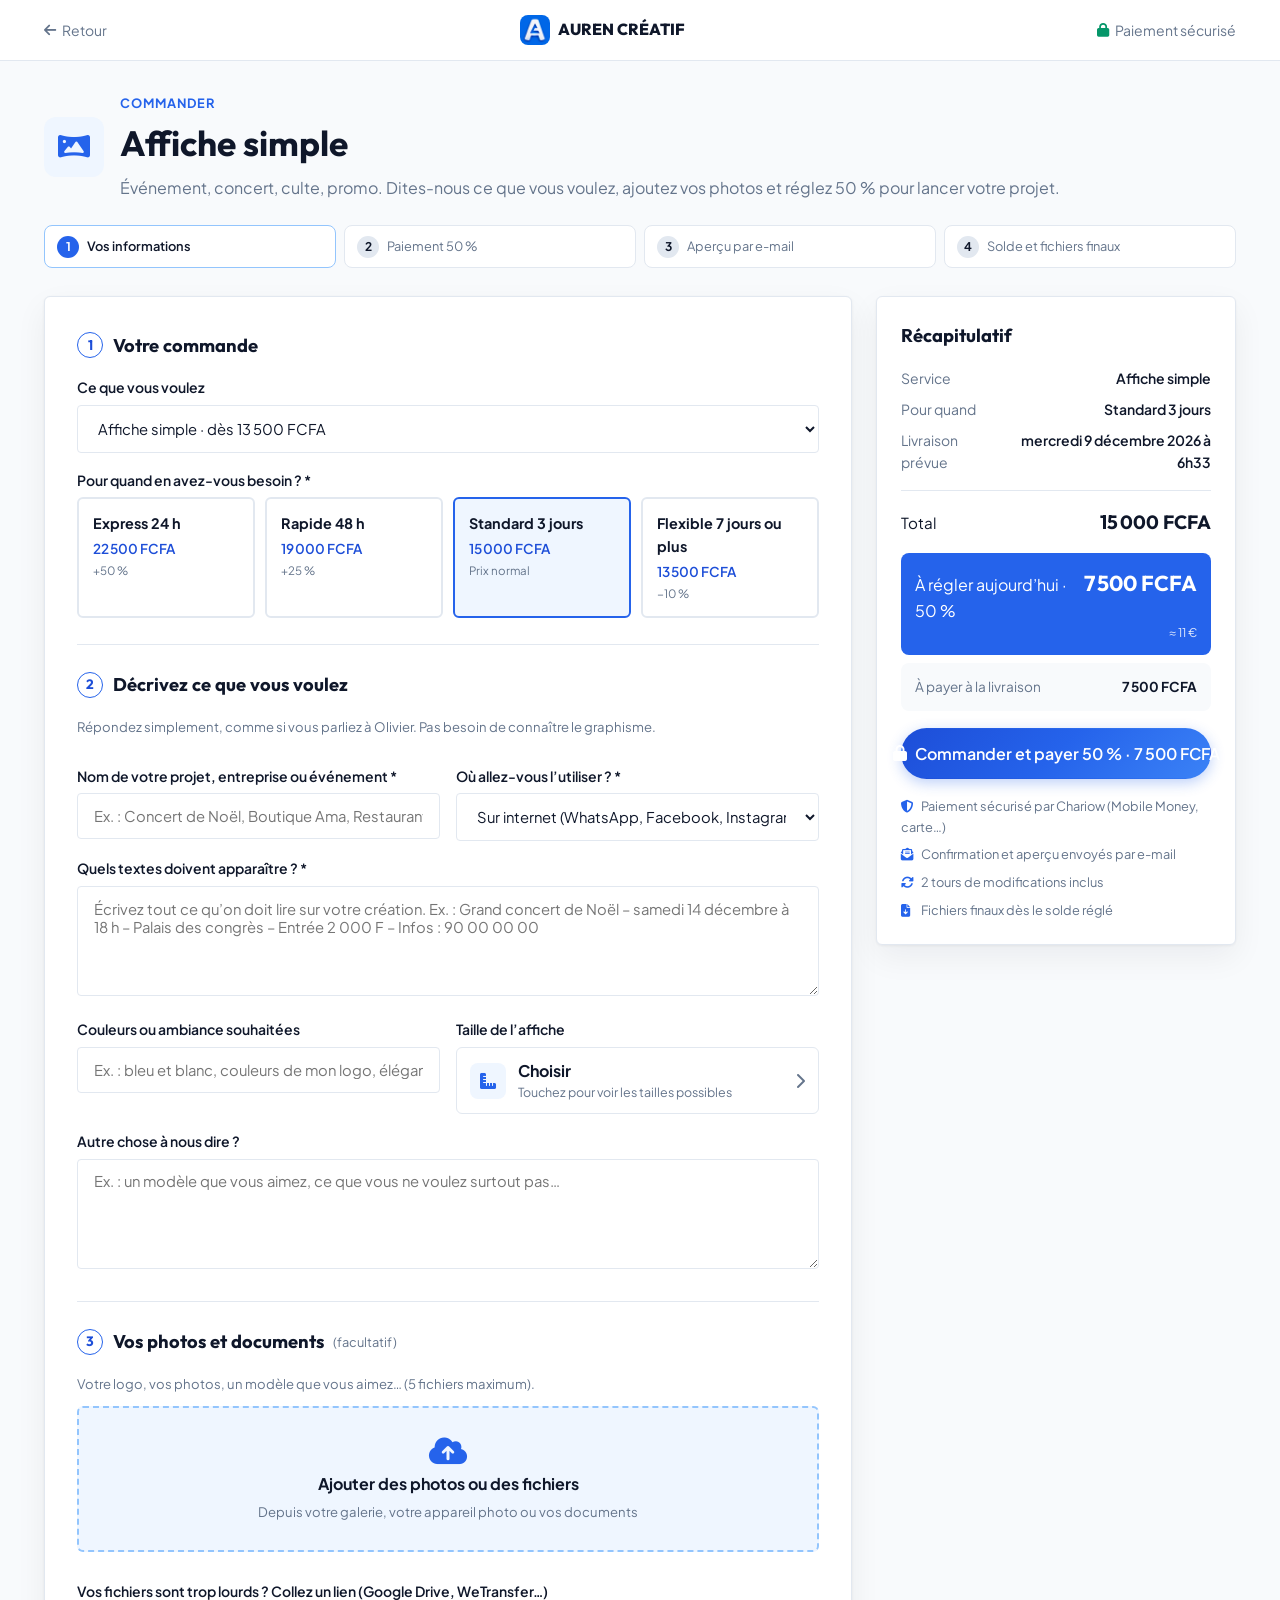
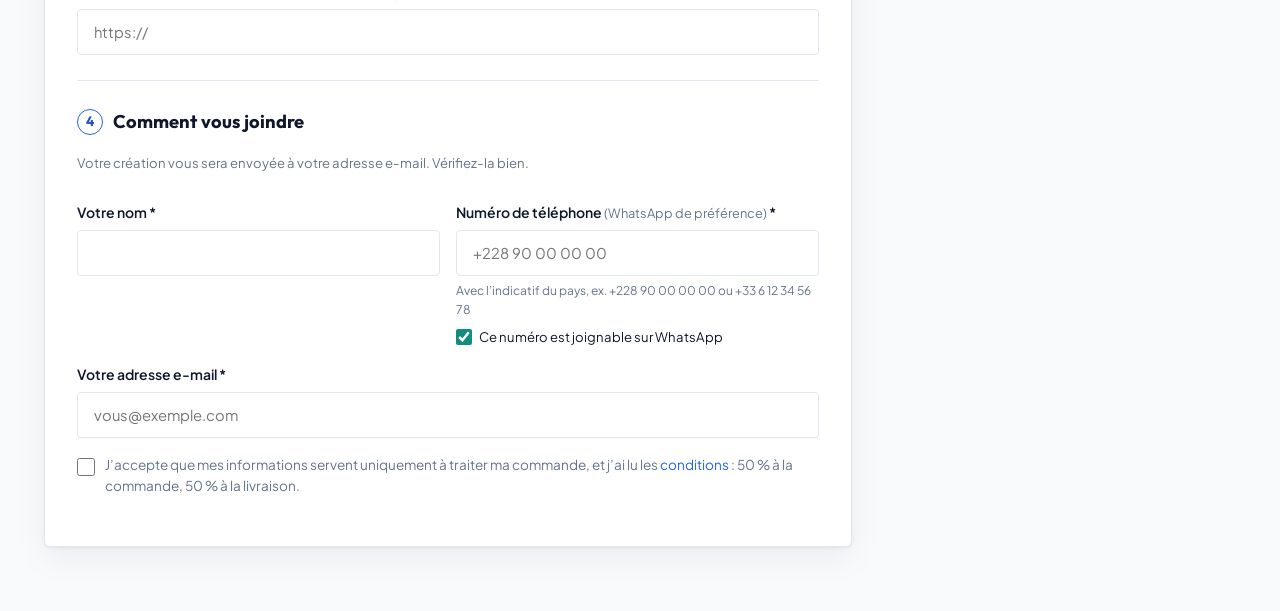
==== commit 7e40b2a4: "Site officiel AUREN CREATIF : Integration du logo 3D officiel (remplacement du A simple), conservati" ====
--- a/commande.html
+++ b/commande.html
@@ -1,4 +1,4 @@
-<!DOCTYPE html>
+﻿<!DOCTYPE html>
 <html lang="fr">
 <head>
   <meta charset="UTF-8">
@@ -6,7 +6,7 @@
   <title>Commander · AUREN CRÉATIF</title>
   <meta name="description" content="Commandez votre création graphique AUREN CRÉATIF : brief, fichiers, délai et paiement sécurisé de 50 % à la commande.">
   <meta name="theme-color" content="#2563EB">
-  <link rel="icon" type="image/png" href="assets/images/logo.png?v=2">
+  <link rel="icon" type="image/png" href="assets/images/logo.png">
   <link rel="stylesheet" href="https://cdnjs.cloudflare.com/ajax/libs/font-awesome/6.5.1/css/all.min.css">
   <link rel="preconnect" href="https://fonts.googleapis.com">
   <link rel="preconnect" href="https://fonts.gstatic.com" crossorigin>
@@ -19,7 +19,7 @@
   <header class="order-topbar">
     <div class="container order-topbar-inner">
       <a href="index.html" class="order-back"><i class="fa-solid fa-arrow-left"></i> <span>Retour</span></a>
-      <a href="index.html" class="order-brand"><img src="assets/images/logo.png?v=2" alt="AUREN CRÉATIF" class="order-brand-mark" width="30" height="30"> AUREN CRÉATIF</a>
+      <a href="index.html" class="order-brand"><img src="assets/images/logo.png" alt="Logo" class="order-brand-mark" width="30" height="30" style="width:30px; height:30px; border-radius:8px; object-fit:cover; display:inline-block; vertical-align:middle;"> AUREN CRÉATIF</a>
       <span class="order-secure"><i class="fa-solid fa-lock"></i> <span>Paiement sécurisé</span></span>
     </div>
   </header>
--- a/assets/css/style.css
+++ b/assets/css/style.css
@@ -1,37 +1,71 @@
 /* ==========================================================================
-   AUREN CRÉATIF — Design System & Stylesheet (Version Épurée & Performante)
-   Palette : Bleu nuit #102A56, Bleu électrique #2563EB, Bleu pâle #EAF1FF, Blanc #FFFFFF
+   AUREN CRÉATIF · OLIVIER, GRAPHISTE DESIGNER
+   Design System Inspired by OneSMS (onesms-sn.com)
+   Palette: Royal Blue, Modern Dark Slate, Clean Minimalist Whites, Glassmorphism
    ========================================================================== */
 
-@import url('https://fonts.googleapis.com/css2?family=Plus+Jakarta+Sans:wght@400;500;600;700;800;900&display=swap');
-
 :root {
-  --color-primary-dark: #102A56;
-  --color-primary-electric: #2563EB;
-  --color-primary-hover: #1D4ED8;
-  --color-primary-light: #EAF1FF;
-  --color-white: #FFFFFF;
-  --color-dark-bg: #0A1120;
-  --color-surface: #FFFFFF;
-  --color-surface-subtle: #F8FAFC;
-  --color-text-main: #0B192C;
-  --color-text-muted: #64748B;
-  --color-border: #E2E8F0;
-  --shadow-sm: 0 2px 6px rgba(16, 42, 86, 0.05);
-  --shadow-md: 0 8px 22px -3px rgba(16, 42, 86, 0.08), 0 3px 6px -2px rgba(16, 42, 86, 0.04);
-  --shadow-lg: 0 16px 36px -4px rgba(16, 42, 86, 0.12), 0 6px 14px -3px rgba(16, 42, 86, 0.06);
-  --shadow-xl: 0 24px 48px -8px rgba(16, 42, 86, 0.18);
-  --shadow-glow: 0 0 30px rgba(37, 99, 235, 0.35);
+  /* OneSMS Blue Palette */
+  --primary-50: #eff6ff;
+  --primary-100: #dbeafe;
+  --primary-200: #bfdbfe;
+  --primary-300: #93c5fd;
+  --primary-400: #60a5fa;
+  --primary-500: #3b82f6;
+  --primary-600: #2563eb;
+  --primary-700: #1d4ed8;
+  --primary-800: #1e40af;
+  --primary-900: #1e3a8a;
+  --primary-950: #172554;
+
+  /* Neutrals & Dark Tones */
+  --dark-bg: #0b1120;
+  --dark-surface: #0f172a;
+  --dark-card: #1e293b;
+  --dark-border: #334155;
+  --text-main: #0f172a;
+  --text-muted: #64748b;
+  --text-light: #94a3b8;
+  --bg-page: #f8fafc;
+  --bg-surface: #ffffff;
+  --border-light: #e2e8f0;
+  --border-focus: #3b82f6;
+
+  /* Accents */
+  --accent-whatsapp: #25d366;
+  --accent-whatsapp-dark: #128c7e;
+  --accent-gold: #f59e0b;
+  --accent-purple: #8b5cf6;
+
+  /* Gradients */
+  --gradient-blue: linear-gradient(135deg, #1d4ed8 0%, #2563eb 50%, #3b82f6 100%);
+  --gradient-hero: radial-gradient(circle at 50% 0%, rgba(59, 130, 246, 0.15) 0%, rgba(248, 250, 252, 0) 70%);
+  --gradient-card: linear-gradient(180deg, #ffffff 0%, #f8fafc 100%);
+  --gradient-glow: radial-gradient(circle, rgba(59, 130, 246, 0.25) 0%, transparent 70%);
+
+  /* Typography */
+  --font-heading: 'Outfit', -apple-system, BlinkMacSystemFont, sans-serif;
+  --font-body: 'Plus Jakarta Sans', -apple-system, BlinkMacSystemFont, sans-serif;
+
+  /* Shadows */
+  --shadow-sm: 0 1px 2px 0 rgba(0, 0, 0, 0.05);
+  --shadow-md: 0 4px 6px -1px rgba(0, 0, 0, 0.07), 0 2px 4px -2px rgba(0, 0, 0, 0.05);
+  --shadow-lg: 0 10px 15px -3px rgba(37, 99, 235, 0.08), 0 4px 6px -4px rgba(37, 99, 235, 0.04);
+  --shadow-xl: 0 20px 25px -5px rgba(37, 99, 235, 0.1), 0 8px 10px -6px rgba(37, 99, 235, 0.06);
+  --shadow-glow: 0 0 30px rgba(59, 130, 246, 0.25);
+
+  /* Radius */
   --radius-sm: 8px;
-  --radius-md: 14px;
-  --radius-lg: 20px;
-  --radius-xl: 28px;
-  --font-family: 'Plus Jakarta Sans', -apple-system, BlinkMacSystemFont, 'Segoe UI', Roboto, sans-serif;
-  --transition-normal: all 0.25s cubic-bezier(0.16, 1, 0.3, 1);
-  --container-width: 1200px;
-}
-
-/* Base */
+  --radius-md: 12px;
+  --radius-lg: 18px;
+  --radius-xl: 24px;
+  --radius-full: 9999px;
+
+  /* Transitions */
+  --transition: all 0.25s cubic-bezier(0.16, 1, 0.3, 1);
+}
+
+/* Base Styles */
 *, *::before, *::after {
   box-sizing: border-box;
   margin: 0;
@@ -41,2270 +75,4460 @@
 html {
   scroll-behavior: smooth;
   font-size: 16px;
-  color-scheme: light;
+}
+
+body {
+  font-family: var(--font-body);
+  background-color: var(--bg-page);
+  color: var(--text-main);
+  line-height: 1.6;
   overflow-x: hidden;
-  max-width: 100vw;
-}
-
-body {
-  font-family: var(--font-family);
-  background-color: #FAFCFF;
-  color: var(--color-text-main);
-  line-height: 1.6;
   -webkit-font-smoothing: antialiased;
-  overflow-x: hidden;
-  max-width: 100vw;
-  width: 100%;
-  padding-top: 76px;
+}
+
+img {
+  max-width: 100%;
+  height: auto;
+  display: block;
 }
 
 a {
+  text-decoration: none;
   color: inherit;
-  text-decoration: none;
-}
-
-img, svg {
-  display: block;
-  max-width: 100%;
-}
-
-button {
+  transition: var(--transition);
+}
+
+button, input, select, textarea {
   font-family: inherit;
-}
-
+  font-size: inherit;
+}
+
+/* Containers */
 .container {
   width: 100%;
-  max-width: var(--container-width);
-  margin: 0 auto;
-  padding: 0 1.5rem;
-}
-
-/* Animations */
-@keyframes gradientShift {
-  0% { background-position: 0% 50%; }
-  50% { background-position: 100% 50%; }
-  100% { background-position: 0% 50%; }
-}
-
-@keyframes floatSlow {
-  0%, 100% { transform: translateY(0px); }
-  50% { transform: translateY(-7px); }
-}
-
-.gradient-text-animated {
-  background: linear-gradient(135deg, #102A56 0%, #2563EB 40%, #00B4D8 75%, #2563EB 100%);
-  background-size: 250% auto;
+  max-width: 1240px;
+  margin-left: auto;
+  margin-right: auto;
+  padding-left: 1.5rem;
+  padding-right: 1.5rem;
+}
+
+/* Status Indicator Pulse Dot */
+.pulse-dot, .top-bar-dot {
+  width: 8px;
+  height: 8px;
+  background-color: var(--accent-whatsapp);
+  border-radius: 50%;
+  animation: pulse-dot 2s infinite;
+  display: inline-block;
+  flex-shrink: 0;
+}
+
+@keyframes pulse-dot {
+  0%, 100% { opacity: 1; transform: scale(1); }
+  50% { opacity: 0.4; transform: scale(0.85); }
+}
+
+/* ==========================================================================
+   Header & Navbar (Frosted Glass OneSMS style)
+   ========================================================================== */
+.header {
+  position: sticky;
+  top: 0;
+  z-index: 1000;
+  background: rgba(255, 255, 255, 0.88);
+  backdrop-filter: blur(16px);
+  -webkit-backdrop-filter: blur(16px);
+  border-bottom: 1px solid rgba(226, 232, 240, 0.8);
+  transition: var(--transition);
+}
+
+.header.scrolled {
+  background: rgba(255, 255, 255, 0.96);
+  box-shadow: 0 4px 20px -2px rgba(15, 23, 42, 0.06);
+}
+
+.navbar {
+  display: flex;
+  align-items: center;
+  justify-content: space-between;
+  height: 76px;
+  gap: 1rem;
+}
+
+.brand-logo {
+  display: flex;
+  align-items: center;
+  gap: 0.75rem;
+  text-decoration: none;
+  flex-shrink: 0;
+}
+
+.brand-icon {
+  width: 42px;
+  height: 42px;
+  background: var(--gradient-blue);
+  color: #ffffff;
+  border-radius: var(--radius-md);
+  display: flex;
+  align-items: center;
+  justify-content: center;
+  font-family: var(--font-heading);
+  font-weight: 800;
+  font-size: 1.25rem;
+  box-shadow: 0 4px 12px rgba(37, 99, 235, 0.3);
+  flex-shrink: 0;
+}
+
+.brand-title {
+  font-family: var(--font-heading);
+  font-weight: 800;
+  font-size: clamp(1.15rem, 1.4vw, 1.3rem);
+  letter-spacing: -0.02em;
+  color: var(--text-main);
+  line-height: 1;
+  white-space: nowrap;
+}
+
+.nav-menu {
+  display: flex;
+  align-items: center;
+  gap: clamp(0.75rem, 1.8vw, 1.6rem);
+  list-style: none;
+  margin: 0;
+  padding: 0;
+}
+
+.nav-link {
+  font-size: clamp(0.85rem, 0.95vw, 0.925rem);
+  font-weight: 600;
+  color: var(--text-muted);
+  position: relative;
+  padding: 0.5rem 0.2rem;
+  white-space: nowrap;
+  touch-action: manipulation;
+  transition: color 0.2s ease;
+}
+
+.nav-link:hover, .nav-link.active {
+  color: var(--primary-600);
+}
+
+.nav-link::after {
+  content: '';
+  position: absolute;
+  bottom: 0;
+  left: 0;
+  width: 0%;
+  height: 2px;
+  background: var(--primary-600);
+  border-radius: 2px;
+  transition: var(--transition);
+}
+
+.nav-link:hover::after, .nav-link.active::after {
+  width: 100%;
+}
+
+.nav-actions {
+  display: flex;
+  align-items: center;
+  gap: 0.75rem;
+  flex-shrink: 0;
+}
+
+.nav-actions .btn {
+  font-size: clamp(0.825rem, 0.95vw, 0.9rem);
+  padding: clamp(0.55rem, 0.8vw, 0.65rem) clamp(0.95rem, 1.2vw, 1.35rem);
+  white-space: nowrap;
+}
+
+/* Mobile Backdrop Overlay */
+.nav-backdrop {
+  position: fixed;
+  inset: 0;
+  background: rgba(15, 23, 42, 0.55);
+  backdrop-filter: blur(6px);
+  -webkit-backdrop-filter: blur(6px);
+  z-index: 998;
+  opacity: 0;
+  visibility: hidden;
+  transition: opacity 0.3s cubic-bezier(0.16, 1, 0.3, 1), visibility 0.3s cubic-bezier(0.16, 1, 0.3, 1);
+  touch-action: none;
+}
+
+.nav-backdrop.active {
+  opacity: 1;
+  visibility: visible;
+}
+
+body.menu-open {
+  overflow: hidden;
+  touch-action: none;
+}
+
+/* Section scroll margin offset for fixed header */
+section[id] {
+  scroll-margin-top: 86px;
+}
+
+.btn {
+  display: inline-flex;
+  align-items: center;
+  justify-content: center;
+  gap: 0.5rem;
+  padding: 0.65rem 1.25rem;
+  border-radius: var(--radius-full);
+  font-weight: 600;
+  font-size: 0.9rem;
+  cursor: pointer;
+  border: 1px solid transparent;
+  transition: var(--transition);
+  white-space: nowrap;
+}
+
+.btn-primary {
+  background: var(--gradient-blue);
+  color: #ffffff;
+  box-shadow: 0 4px 14px rgba(37, 99, 235, 0.3);
+}
+
+.btn-primary:hover {
+  background: linear-gradient(135deg, #1e40af 0%, #1d4ed8 100%);
+  transform: translateY(-2px);
+  box-shadow: 0 6px 20px rgba(37, 99, 235, 0.4);
+}
+
+.btn-outline {
+  background: transparent;
+  border-color: var(--border-light);
+  color: var(--text-main);
+}
+
+.btn-outline:hover {
+  border-color: var(--primary-500);
+  color: var(--primary-600);
+  background: var(--primary-50);
+}
+
+.btn-whatsapp {
+  background: #25d366;
+  color: #ffffff;
+  box-shadow: 0 4px 14px rgba(37, 211, 102, 0.3);
+}
+
+.btn-whatsapp:hover {
+  background: #20ba59;
+  transform: translateY(-2px);
+  box-shadow: 0 6px 18px rgba(37, 211, 102, 0.4);
+}
+
+.btn-lg {
+  padding: 0.85rem 1.85rem;
+  font-size: 1rem;
+}
+
+.hero-cta-group .open-contact-modal {
+  background: #ffffff;
+  border: 1.5px solid var(--border-light);
+  color: var(--text-main);
+  box-shadow: 0 2px 8px rgba(15, 23, 42, 0.05);
+}
+
+.hero-cta-group .open-contact-modal:hover {
+  border-color: var(--primary-500);
+  color: var(--primary-600);
+  background: var(--primary-50);
+  transform: translateY(-2px);
+  box-shadow: 0 6px 18px rgba(37, 99, 235, 0.15);
+}
+
+.menu-toggle {
+  display: none;
+  background: #f1f5f9;
+  border: 1px solid var(--border-light);
+  border-radius: var(--radius-md);
+  cursor: pointer;
+  width: 44px;
+  height: 44px;
+  padding: 0;
+  align-items: center;
+  justify-content: center;
+  color: var(--text-main);
+  transition: all 0.2s cubic-bezier(0.16, 1, 0.3, 1);
+  touch-action: manipulation;
+  -webkit-tap-highlight-color: transparent;
+  flex-shrink: 0;
+}
+
+.menu-toggle:active {
+  transform: scale(0.92);
+  background: var(--primary-50);
+  border-color: var(--primary-300);
+}
+
+/* ==========================================================================
+   Hero Section (OneSMS Modern Layout)
+   ========================================================================== */
+.hero {
+  position: relative;
+  padding: 4.5rem 0 5.5rem;
+  background: radial-gradient(circle at 50% -20%, rgba(59, 130, 246, 0.18) 0%, rgba(248, 250, 252, 0) 70%);
+  overflow: hidden;
+}
+
+.hero-grid {
+  display: grid;
+  grid-template-columns: 1.15fr 0.85fr;
+  align-items: center;
+  gap: 3.5rem;
+}
+
+.hero-badge-pill {
+  display: inline-flex;
+  align-items: center;
+  gap: 0.5rem;
+  background: rgba(37, 99, 235, 0.08);
+  border: 1px solid rgba(37, 99, 235, 0.2);
+  padding: 0.35rem 0.9rem;
+  border-radius: var(--radius-full);
+  font-size: 0.825rem;
+  font-weight: 600;
+  color: var(--primary-700);
+  margin-bottom: 1.5rem;
+}
+
+.hero-title {
+  font-family: var(--font-heading);
+  font-size: 3.25rem;
+  font-weight: 800;
+  line-height: 1.12;
+  letter-spacing: -0.03em;
+  color: var(--text-main);
+  margin-bottom: 1.25rem;
+}
+
+.hero-title .text-gradient {
+  background: linear-gradient(135deg, #1d4ed8 0%, #3b82f6 50%, #60a5fa 100%);
   -webkit-background-clip: text;
   -webkit-text-fill-color: transparent;
-  animation: gradientShift 5s ease infinite;
-  display: inline;
+}
+
+.hero-desc {
+  font-size: 1.125rem;
+  color: var(--text-muted);
+  line-height: 1.7;
+  margin-bottom: 2rem;
+  max-width: 580px;
+}
+
+.hero-cta-group {
+  display: flex;
+  flex-wrap: wrap;
+  gap: 1rem;
+  margin-bottom: 2.5rem;
+}
+
+.hero-trust-list {
+  display: flex;
+  flex-wrap: wrap;
+  gap: 1.5rem;
+  padding-top: 1.5rem;
+  border-top: 1px solid rgba(226, 232, 240, 0.8);
+}
+
+.trust-item {
+  display: flex;
+  align-items: center;
+  gap: 0.5rem;
+  font-size: 0.875rem;
+  font-weight: 600;
+  color: #475569;
+}
+
+.trust-item i, .trust-item svg {
+  color: var(--primary-600);
+  font-size: 1rem;
+}
+
+/* Hero Media Showcase: 3D Laptop Mockup */
+.hero-media-wrapper {
   position: relative;
-}
-
-/* Badges */
-.badge {
-  display: inline-flex;
-  align-items: center;
-  gap: 0.5rem;
-  padding: 0.4rem 0.95rem;
-  border-radius: 9999px;
-  font-size: 0.8rem;
+  display: flex;
+  justify-content: center;
+  align-items: center;
+  min-height: 440px;
+}
+
+.hero-glow {
+  position: absolute;
+  top: 50%;
+  left: 50%;
+  transform: translate(-50%, -50%);
+  width: 520px;
+  height: 520px;
+  background: radial-gradient(circle, rgba(59, 130, 246, 0.28) 0%, rgba(99, 102, 241, 0.12) 50%, transparent 70%);
+  filter: blur(48px);
+  pointer-events: none;
+  z-index: 0;
+}
+
+.hero-laptop-card {
+  position: relative;
+  z-index: 1;
+  width: 100%;
+  max-width: 540px;
+  display: flex;
+  flex-direction: column;
+  align-items: center;
+  transition: var(--transition);
+  filter: drop-shadow(0 20px 35px rgba(37, 99, 235, 0.18));
+}
+
+.hero-laptop-card:hover {
+  transform: translateY(-8px);
+  filter: drop-shadow(0 30px 50px rgba(37, 99, 235, 0.25));
+}
+
+.hero-laptop-img {
+  width: 100%;
+  height: auto;
+  object-fit: contain;
+  display: block;
+  animation: float 6s ease-in-out infinite;
+}
+
+
+/* Floating Badges */
+.floating-badge {
+  position: absolute;
+  background: rgba(255, 255, 255, 0.95);
+  backdrop-filter: blur(12px);
+  border: 1px solid rgba(226, 232, 240, 0.9);
+  border-radius: var(--radius-lg);
+  padding: 0.75rem 1.15rem;
+  box-shadow: 0 12px 30px -5px rgba(15, 23, 42, 0.12);
+  display: flex;
+  align-items: center;
+  gap: 0.75rem;
+  z-index: 4;
+  animation: float 4s ease-in-out infinite;
+  white-space: nowrap;
+}
+
+.floating-badge.badge-top-left {
+  top: 5%;
+  left: -2%;
+  animation-delay: 0s;
+}
+
+.floating-badge.badge-bottom-right {
+  bottom: 8%;
+  right: -2%;
+  animation-delay: 2s;
+}
+
+@keyframes float {
+  0%, 100% { transform: translateY(0); }
+  50% { transform: translateY(-8px); }
+}
+
+.floating-icon {
+  width: 38px;
+  height: 38px;
+  border-radius: var(--radius-sm);
+  display: flex;
+  align-items: center;
+  justify-content: center;
+  font-size: 1.15rem;
+}
+
+.icon-blue {
+  background: var(--primary-100);
+  color: var(--primary-600);
+}
+
+.icon-green {
+  background: #dcfce7;
+  color: #16a34a;
+}
+
+.floating-text-sm {
+  font-size: 0.725rem;
+  color: var(--text-muted);
+}
+
+.floating-text-lg {
+  font-size: 0.875rem;
   font-weight: 700;
-  letter-spacing: 0.04em;
-  text-transform: uppercase;
-  max-width: 100%;
-}
-
-.badge-hero {
-  background: #EAF1FF;
-  color: var(--color-primary-electric);
-  border: 1px solid rgba(37, 99, 235, 0.25);
-  box-shadow: 0 2px 10px rgba(37, 99, 235, 0.1);
-}
-
-.badge-primary {
-  background-color: var(--color-primary-light);
-  color: var(--color-primary-electric);
-  border: 1px solid rgba(37, 99, 235, 0.18);
-}
-
-.badge-dark {
-  background-color: var(--color-primary-dark);
-  color: var(--color-white);
-}
-
-.badge-highlight {
-  background: linear-gradient(135deg, #2563EB, #00D2FF);
-  color: #FFFFFF;
-}
-
-.badge-verified {
-  background: #ECFDF5;
-  color: #059669;
-  border: 1px solid #A7F3D0;
-  font-size: 0.72rem;
-  font-weight: 700;
-  padding: 0.2rem 0.6rem;
-  border-radius: 9999px;
-}
-
-/* Buttons */
-.btn {
-  display: inline-flex;
-  align-items: center;
-  justify-content: center;
-  gap: 0.65rem;
-  font-size: 0.98rem;
-  font-weight: 700;
-  padding: 0.95rem 1.85rem;
-  border-radius: var(--radius-md);
-  border: 2px solid transparent;
-  cursor: pointer;
-  transition: var(--transition-normal);
-  text-align: center;
-  white-space: nowrap;
-}
-
-.btn-primary {
-  background: linear-gradient(135deg, #2563EB 0%, #1D4ED8 100%);
-  color: var(--color-white);
-  box-shadow: 0 4px 16px rgba(37, 99, 235, 0.35);
+  color: var(--text-main);
+}
+
+/* ==========================================================================
+   Stats Bar Section (Animated & Interactive Count-Up)
+   ========================================================================== */
+.stats-section {
+  background: #ffffff;
+  border-top: 1px solid var(--border-light);
+  border-bottom: 1px solid var(--border-light);
+  padding: 2.75rem 0;
   position: relative;
   overflow: hidden;
 }
 
-.btn-primary::after {
+.stats-section::before {
   content: '';
   position: absolute;
-  top: -50%;
-  left: -60%;
-  width: 40%;
-  height: 200%;
-  background: linear-gradient(
-    90deg,
-    rgba(255, 255, 255, 0) 0%,
-    rgba(255, 255, 255, 0.3) 50%,
-    rgba(255, 255, 255, 0) 100%
-  );
-  transform: rotate(25deg);
-  animation: btnShimmer 5s ease-in-out infinite;
-  pointer-events: none;
-}
-
-@keyframes btnShimmer {
-  0%, 75% { left: -60%; opacity: 0; }
-  80% { opacity: 1; }
-  92%, 100% { left: 140%; opacity: 0; }
-}
-
-.btn-primary:hover {
-  background: linear-gradient(135deg, #1D4ED8 0%, #173FB5 100%);
-  transform: translateY(-2px);
-  box-shadow: 0 8px 24px rgba(37, 99, 235, 0.45);
-}
-
-.btn-primary svg.btn-arrow {
-  transition: transform 0.25s ease;
-}
-
-.btn-primary:hover svg.btn-arrow {
-  transform: translateX(4px);
-}
-
-.btn-secondary {
-  background-color: var(--color-white);
-  color: var(--color-primary-dark);
-  border-color: var(--color-border);
-  box-shadow: var(--shadow-sm);
-}
-
-.btn-secondary:hover {
-  background-color: var(--color-primary-light);
-  border-color: var(--color-primary-electric);
-  color: var(--color-primary-electric);
-  transform: translateY(-2px);
-}
-
-.btn-lg {
-  padding: 1.05rem 2.2rem;
-  font-size: 1.05rem;
-}
-
-.btn-block {
-  width: 100%;
-}
-
-/* ==========================================================================
-   Header
-   ========================================================================== */
-.site-header {
-  position: fixed;
   top: 0;
   left: 0;
   right: 0;
+  height: 2px;
+  background: linear-gradient(90deg, transparent 0%, rgba(37, 99, 235, 0.4) 50%, transparent 100%);
+}
+
+.stats-grid {
+  display: grid;
+  grid-template-columns: repeat(4, 1fr);
+  gap: 1.5rem;
+  text-align: center;
+}
+
+.stat-item {
+  padding: 1.25rem 1rem;
+  border-right: 1px solid var(--border-light);
+  border-radius: var(--radius-md);
+  transition: opacity 0.5s cubic-bezier(0.16, 1, 0.3, 1), transform 0.35s cubic-bezier(0.16, 1, 0.3, 1), background 0.35s ease, box-shadow 0.35s ease;
+  position: relative;
+  cursor: default;
+  opacity: 0;
+  transform: translateY(20px);
+}
+
+.stat-item.revealed {
+  opacity: 1;
+  transform: translateY(0);
+}
+
+.stat-item:last-child {
+  border-right: none;
+}
+
+.stat-item.revealed:hover,
+.stat-item:hover {
+  background: linear-gradient(180deg, rgba(239, 246, 255, 0.7) 0%, rgba(255, 255, 255, 0.95) 100%);
+  transform: translateY(-5px);
+  box-shadow: 0 12px 25px -6px rgba(37, 99, 235, 0.12);
+}
+
+.stat-number {
+  font-family: var(--font-heading);
+  font-size: 2.5rem;
+  font-weight: 800;
+  line-height: 1.1;
+  margin-bottom: 0.4rem;
+  background: linear-gradient(135deg, #1d4ed8 0%, #2563eb 50%, #3b82f6 100%);
+  -webkit-background-clip: text;
+  -webkit-text-fill-color: transparent;
+  display: inline-block;
+  transition: transform 0.35s cubic-bezier(0.16, 1, 0.3, 1);
+}
+
+.stat-item:hover .stat-number {
+  transform: scale(1.1);
+}
+
+.stat-label {
+  font-size: 0.85rem;
+  font-weight: 600;
+  color: var(--text-muted);
+  transition: color 0.3s ease;
+}
+
+.stat-item:hover .stat-label {
+  color: var(--text-main);
+}
+
+/* ==========================================================================
+   Section Headers (OneSMS Style)
+   ========================================================================== */
+.section {
+  padding: 5.5rem 0;
+  position: relative;
+}
+
+.section-alt {
+  background: #ffffff;
+}
+
+.section-header {
+  text-align: center;
+  max-width: 680px;
+  margin: 0 auto 3.5rem;
+}
+
+.section-tag {
+  display: inline-block;
+  font-size: 0.8rem;
+  font-weight: 700;
+  text-transform: uppercase;
+  letter-spacing: 0.1em;
+  color: var(--primary-600);
+  background: var(--primary-50);
+  padding: 0.35rem 0.85rem;
+  border-radius: var(--radius-full);
+  margin-bottom: 0.85rem;
+  border: 1px solid var(--primary-100);
+}
+
+.section-title {
+  font-family: var(--font-heading);
+  font-size: 2.25rem;
+  font-weight: 800;
+  color: var(--text-main);
+  letter-spacing: -0.02em;
+  line-height: 1.2;
+  margin-bottom: 1rem;
+}
+
+.section-subtitle {
+  font-size: 1.05rem;
+  color: var(--text-muted);
+  line-height: 1.6;
+}
+
+/* ==========================================================================
+   Services Section (Place de Marché OneSMS Grid & Animations)
+   ========================================================================== */
+.services-grid {
+  display: grid;
+  grid-template-columns: repeat(3, 1fr);
+  gap: 1.75rem;
+}
+
+.service-card {
+  background: #ffffff;
+  border: 1px solid var(--border-light);
+  border-radius: var(--radius-lg);
+  padding: 2.25rem 1.85rem;
+  display: flex;
+  flex-direction: column;
+  justify-content: space-between;
+  box-shadow: 0 4px 15px -3px rgba(15, 23, 42, 0.05);
+  transition: all 0.4s cubic-bezier(0.16, 1, 0.3, 1);
+  position: relative;
+  overflow: hidden;
+  opacity: 0;
+  transform: translateY(28px);
+}
+
+.service-card.revealed {
+  opacity: 1;
+  transform: translateY(0);
+}
+
+.service-card::before {
+  content: '';
+  position: absolute;
+  top: 0;
+  left: 0;
+  right: 0;
+  height: 4px;
+  background: var(--gradient-blue);
+  opacity: 0;
+  transform: scaleX(0);
+  transform-origin: left center;
+  transition: all 0.4s cubic-bezier(0.16, 1, 0.3, 1);
+}
+
+.service-card:hover {
+  transform: translateY(-8px);
+  border-color: rgba(37, 99, 235, 0.35);
+  box-shadow: 0 22px 45px -12px rgba(37, 99, 235, 0.16), 0 0 0 1px rgba(37, 99, 235, 0.15);
+}
+
+.service-card:hover::before {
+  opacity: 1;
+  transform: scaleX(1);
+}
+
+.service-card-top {
+  margin-bottom: 1.5rem;
+}
+
+.service-icon-box {
+  width: 58px;
+  height: 58px;
+  background: var(--primary-50);
+  color: var(--primary-600);
+  border-radius: var(--radius-md);
+  display: flex;
+  align-items: center;
+  justify-content: center;
+  font-size: 1.55rem;
+  margin-bottom: 1.35rem;
+  border: 1px solid var(--primary-100);
+  transition: all 0.35s cubic-bezier(0.16, 1, 0.3, 1);
+}
+
+.service-card:hover .service-icon-box {
+  background: var(--gradient-blue);
+  color: #ffffff;
+  transform: scale(1.12) rotate(-5deg);
+  box-shadow: 0 10px 22px rgba(37, 99, 235, 0.35);
+  border-color: transparent;
+}
+
+.service-title {
+  font-family: var(--font-heading);
+  font-size: 1.25rem;
+  font-weight: 700;
+  color: var(--text-main);
+  margin-bottom: 0.65rem;
+  line-height: 1.3;
+  transition: color 0.25s ease;
+}
+
+.service-card:hover .service-title {
+  color: var(--primary-700);
+}
+
+.service-desc {
+  font-size: 0.925rem;
+  color: var(--text-muted);
+  line-height: 1.6;
+}
+
+.service-features {
+  margin: 1.35rem 0;
+  list-style: none;
+  display: flex;
+  flex-direction: column;
+  gap: 0.6rem;
+}
+
+.service-features li {
+  font-size: 0.85rem;
+  color: #475569;
+  display: flex;
+  align-items: center;
+  gap: 0.55rem;
+  transition: transform 0.25s ease, color 0.25s ease;
+}
+
+.service-features li i, .service-features li svg {
+  color: var(--primary-600);
+  flex-shrink: 0;
+  transition: transform 0.25s ease;
+}
+
+.service-card:hover .service-features li:hover {
+  transform: translateX(4px);
+  color: var(--text-main);
+}
+
+.service-card:hover .service-features li:hover i,
+.service-card:hover .service-features li:hover svg {
+  transform: scale(1.2);
+}
+
+.service-card-action {
+  margin-top: 1.25rem;
+}
+
+.service-btn {
   width: 100%;
-  z-index: 1000;
-  background-color: rgba(255, 255, 255, 0.97);
-  backdrop-filter: blur(14px);
-  -webkit-backdrop-filter: blur(14px);
-  border-bottom: 1px solid rgba(226, 232, 240, 0.85);
-  transition: var(--transition-normal);
-}
-
-.site-header.scrolled {
-  box-shadow: 0 4px 20px rgba(16, 42, 86, 0.08);
-}
-
-.header-inner {
-  display: flex;
-  align-items: center;
-  justify-content: space-between;
-  height: 76px;
-}
-
-.logo-wrapper {
-  display: inline-flex;
-  align-items: center;
-  gap: 0.95rem;
-  text-decoration: none;
-}
-
-.logo-img {
-  width: 44px;
-  height: 44px;
-  border-radius: 10px;
-  object-fit: cover;
-  flex-shrink: 0;
-  box-shadow: 0 4px 12px rgba(37, 99, 235, 0.22);
-}
-
-.brand-name-header {
-  font-family: var(--font-family);
-  font-size: 1.35rem;
-  font-weight: 900;
-  letter-spacing: -0.01em;
-  color: #0B192C;
-  text-transform: uppercase;
-  line-height: 1;
-  white-space: nowrap;
-}
-
-.main-nav {
-  display: flex;
-  align-items: center;
-  gap: 2.2rem;
-}
-
-.nav-list {
-  display: flex;
-  list-style: none;
-  gap: 2.2rem;
-}
-
-.nav-link {
-  font-size: 0.95rem;
-  font-weight: 600;
-  color: #334155;
-  transition: var(--transition-normal);
-  padding: 0.25rem 0;
-}
-
-.nav-link:hover {
-  color: var(--color-primary-electric);
-}
-
-.header-action {
-  display: flex;
-  align-items: center;
-}
-
-.mobile-toggle {
-  display: none;
-  background: transparent;
-  border: none;
+  background: var(--primary-50);
+  color: var(--primary-700);
+  border: 1px solid var(--primary-200);
+  font-weight: 700;
+  font-size: 0.875rem;
+  padding: 0.8rem 1.15rem;
+  border-radius: var(--radius-md);
   cursor: pointer;
-  padding: 0.5rem;
-  color: var(--color-primary-dark);
-}
-
-.mobile-toggle svg {
-  width: 28px;
-  height: 28px;
+  display: flex;
+  align-items: center;
+  justify-content: center;
+  gap: 0.5rem;
+  transition: all 0.3s cubic-bezier(0.16, 1, 0.3, 1);
+}
+
+.service-btn i {
+  transition: transform 0.3s cubic-bezier(0.16, 1, 0.3, 1);
+}
+
+.service-card:hover .service-btn {
+  background: var(--gradient-blue);
+  color: #ffffff;
+  border-color: transparent;
+  box-shadow: 0 6px 18px rgba(37, 99, 235, 0.3);
+}
+
+.service-card:hover .service-btn i {
+  transform: translateX(5px);
 }
 
 /* ==========================================================================
-   Hero Section
+   Comment Ça Marche - 4 Étapes (Animated Flow & Beam)
    ========================================================================== */
-.hero-section {
+.steps-grid {
+  display: grid;
+  grid-template-columns: repeat(4, 1fr);
+  gap: 1.5rem;
   position: relative;
-  padding: 4.5rem 0 5rem;
-  background: radial-gradient(circle at 80% 20%, rgba(234, 241, 255, 0.9) 0%, rgba(250, 252, 255, 1) 65%);
+}
+
+/* Connecting Flow Track behind the cards */
+.steps-track {
+  position: absolute;
+  top: 59px;
+  left: 10%;
+  right: 10%;
+  height: 3px;
+  background: linear-gradient(90deg, rgba(226, 232, 240, 0.6) 0%, rgba(191, 219, 254, 0.8) 50%, rgba(226, 232, 240, 0.6) 100%);
+  border-radius: var(--radius-full);
+  z-index: 0;
   overflow: hidden;
 }
 
-.hero-grid {
-  display: grid;
-  grid-template-columns: 1.05fr 0.95fr;
-  align-items: center;
-  gap: 3.5rem;
+.steps-track-beam {
+  position: absolute;
+  top: 0;
+  bottom: 0;
+  left: -25%;
+  width: 25%;
+  background: linear-gradient(90deg, transparent, #2563eb, #60a5fa, #93c5fd, transparent);
+  box-shadow: 0 0 10px rgba(37, 99, 235, 0.7);
+  animation: trackBeam 3s ease-in-out infinite;
+}
+
+@keyframes trackBeam {
+  0% { left: -25%; }
+  100% { left: 100%; }
+}
+
+.step-card {
+  background: #ffffff;
+  border: 1px solid var(--border-light);
+  border-radius: var(--radius-lg);
+  padding: 2.25rem 1.6rem;
   position: relative;
   z-index: 1;
-}
-
-.hero-content {
+  transition: all 0.35s cubic-bezier(0.16, 1, 0.3, 1);
+  box-shadow: 0 4px 15px -3px rgba(15, 23, 42, 0.04);
+  opacity: 0;
+  transform: translateY(28px);
+}
+
+.step-card.revealed {
+  opacity: 1;
+  transform: translateY(0);
+}
+
+.step-card:hover {
+  transform: translateY(-8px);
+  border-color: rgba(37, 99, 235, 0.4);
+  box-shadow: 0 20px 40px -10px rgba(37, 99, 235, 0.16);
+}
+
+.step-header {
+  display: flex;
+  align-items: center;
+  justify-content: space-between;
+  margin-bottom: 1.35rem;
+}
+
+.step-number {
+  width: 46px;
+  height: 46px;
+  background: var(--gradient-blue);
+  color: #ffffff;
+  border-radius: var(--radius-md);
+  display: flex;
+  align-items: center;
+  justify-content: center;
+  font-family: var(--font-heading);
+  font-weight: 800;
+  font-size: 1.3rem;
+  box-shadow: 0 4px 14px rgba(37, 99, 235, 0.3);
+  position: relative;
+  transition: all 0.35s cubic-bezier(0.16, 1, 0.3, 1);
+}
+
+.step-card:hover .step-number {
+  transform: scale(1.12) rotate(4deg);
+  box-shadow: 0 8px 24px rgba(37, 99, 235, 0.45);
+}
+
+.step-card:hover .step-number::after {
+  content: '';
+  position: absolute;
+  inset: -4px;
+  border-radius: inherit;
+  border: 2px solid rgba(37, 99, 235, 0.4);
+  animation: stepPulse 1.4s ease-out infinite;
+}
+
+@keyframes stepPulse {
+  0% { transform: scale(1); opacity: 0.8; }
+  100% { transform: scale(1.28); opacity: 0; }
+}
+
+.step-icon-subtle {
+  font-size: 1.6rem;
+  color: var(--primary-200);
+  transition: all 0.35s cubic-bezier(0.16, 1, 0.3, 1);
+}
+
+.step-card:hover .step-icon-subtle {
+  color: var(--primary-600);
+  transform: scale(1.15) rotate(-6deg);
+}
+
+.step-title {
+  font-family: var(--font-heading);
+  font-size: 1.25rem;
+  font-weight: 700;
+  color: var(--text-main);
+  margin-bottom: 0.65rem;
+  transition: color 0.25s ease;
+}
+
+.step-card:hover .step-title {
+  color: var(--primary-700);
+}
+
+.step-desc {
+  font-size: 0.925rem;
+  color: var(--text-muted);
+  line-height: 1.6;
+}
+
+/* ==========================================================================
+   Portfolio / Réalisations
+   ========================================================================== */
+.portfolio-tabs {
+  display: flex;
+  justify-content: center;
+  flex-wrap: wrap;
+  gap: 0.65rem;
+  margin-bottom: 3rem;
+}
+
+.tab-btn {
+  background: #ffffff;
+  border: 1px solid var(--border-light);
+  color: var(--text-muted);
+  padding: 0.6rem 1.25rem;
+  border-radius: var(--radius-full);
+  font-weight: 600;
+  font-size: 0.875rem;
+  cursor: pointer;
+  transition: var(--transition);
+}
+
+.tab-btn:hover {
+  border-color: var(--primary-300);
+  color: var(--primary-600);
+}
+
+.tab-btn.active {
+  background: var(--primary-600);
+  border-color: var(--primary-600);
+  color: #ffffff;
+  box-shadow: 0 4px 12px rgba(37, 99, 235, 0.25);
+}
+
+.portfolio-grid {
+  display: grid;
+  grid-template-columns: repeat(3, 1fr);
+  gap: 1.75rem;
+}
+
+.portfolio-item {
+  background: #ffffff;
+  border-radius: var(--radius-lg);
+  overflow: hidden;
+  border: 1px solid var(--border-light);
+  box-shadow: var(--shadow-sm);
+  transition: var(--transition);
   display: flex;
   flex-direction: column;
-  gap: 1.6rem;
-}
-
-.hero-tagline {
-  align-self: flex-start;
-}
-
-.hero-title {
-  font-size: 3.4rem;
-  font-weight: 900;
-  line-height: 1.14;
-  letter-spacing: -0.03em;
-  color: var(--color-primary-dark);
-}
-
-.hero-subtitle {
+}
+
+.portfolio-item:hover {
+  transform: translateY(-6px);
+  border-color: rgba(37, 99, 235, 0.3);
+  box-shadow: var(--shadow-xl);
+}
+
+.portfolio-thumb {
+  position: relative;
+  overflow: hidden;
+  aspect-ratio: 1/1;
+  background: #f1f5f9;
+  cursor: pointer;
+}
+
+.portfolio-thumb img {
+  width: 100%;
+  height: 100%;
+  object-fit: cover;
+  transition: transform 0.5s ease;
+}
+
+.portfolio-item:hover .portfolio-thumb img {
+  transform: scale(1.06);
+}
+
+.portfolio-overlay {
+  position: absolute;
+  inset: 0;
+  background: linear-gradient(180deg, rgba(15, 23, 42, 0.1) 0%, rgba(15, 23, 42, 0.75) 100%);
+  opacity: 0;
+  display: flex;
+  align-items: center;
+  justify-content: center;
+  transition: var(--transition);
+}
+
+.portfolio-item:hover .portfolio-overlay {
+  opacity: 1;
+}
+
+.portfolio-overlay-btn {
+  background: #ffffff;
+  color: var(--primary-700);
+  width: 48px;
+  height: 48px;
+  border-radius: 50%;
+  display: flex;
+  align-items: center;
+  justify-content: center;
+  font-size: 1.25rem;
+  box-shadow: 0 4px 15px rgba(0, 0, 0, 0.2);
+  transform: scale(0.8);
+  transition: var(--transition);
+}
+
+.portfolio-item:hover .portfolio-overlay-btn {
+  transform: scale(1);
+}
+
+.portfolio-body {
+  padding: 1.25rem 1.5rem;
+  display: flex;
+  flex-direction: column;
+  flex-grow: 1;
+  justify-content: space-between;
+}
+
+.portfolio-cat-badge {
+  display: inline-block;
+  font-size: 0.725rem;
+  font-weight: 700;
+  text-transform: uppercase;
+  letter-spacing: 0.05em;
+  color: var(--primary-600);
+  background: var(--primary-50);
+  padding: 0.25rem 0.65rem;
+  border-radius: var(--radius-full);
+  margin-bottom: 0.5rem;
+  width: fit-content;
+}
+
+.portfolio-name {
+  font-family: var(--font-heading);
+  font-size: 1.1rem;
+  font-weight: 700;
+  color: var(--text-main);
+  margin-bottom: 0.35rem;
+  line-height: 1.3;
+}
+
+.portfolio-desc-short {
+  font-size: 0.85rem;
+  color: var(--text-muted);
+  line-height: 1.5;
+  margin-bottom: 1rem;
+}
+
+.portfolio-footer-action {
+  display: flex;
+  align-items: center;
+  justify-content: space-between;
+  border-top: 1px solid var(--border-light);
+  padding-top: 0.85rem;
+}
+
+.portfolio-link {
+  font-size: 0.85rem;
+  font-weight: 600;
+  color: var(--primary-600);
+  display: inline-flex;
+  align-items: center;
+  gap: 0.35rem;
+  cursor: pointer;
+}
+
+.portfolio-link:hover {
+  color: var(--primary-800);
+  gap: 0.55rem;
+}
+
+/* ==========================================================================
+   About Section ("À PROPOS - Olivier, graphiste designer")
+   ========================================================================== */
+.about-grid {
+  display: grid;
+  grid-template-columns: 0.85fr 1.15fr;
+  align-items: center;
+  gap: 4rem;
+}
+
+.about-photo-wrapper {
+  position: relative;
+}
+
+.about-photo-card {
+  position: relative;
+  background: #ffffff;
+  border: 1px solid var(--border-light);
+  border-radius: var(--radius-xl);
+  padding: 1rem;
+  box-shadow: var(--shadow-xl);
+}
+
+.about-photo-frame {
+  position: relative;
+  border-radius: calc(var(--radius-xl) - 6px);
+  overflow: hidden;
+  aspect-ratio: 4/5;
+}
+
+.about-photo-frame img {
+  width: 100%;
+  height: 100%;
+  object-fit: cover;
+}
+
+.about-badge-exp {
+  position: absolute;
+  bottom: -1rem;
+  right: -1rem;
+  background: var(--gradient-blue);
+  color: #ffffff;
+  border-radius: var(--radius-lg);
+  padding: 1.15rem 1.5rem;
+  box-shadow: 0 10px 25px rgba(37, 99, 235, 0.35);
+  text-align: center;
+}
+
+.about-badge-exp .num {
+  font-family: var(--font-heading);
+  font-size: 2rem;
+  font-weight: 800;
+  line-height: 1;
+}
+
+.about-badge-exp .txt {
+  font-size: 0.75rem;
+  font-weight: 600;
+  text-transform: uppercase;
+  letter-spacing: 0.05em;
+  opacity: 0.9;
+}
+
+.about-bio {
+  font-size: 1.05rem;
+  color: #475569;
+  line-height: 1.8;
+  margin-bottom: 1.75rem;
+}
+
+.about-values-grid {
+  display: grid;
+  grid-template-columns: repeat(2, 1fr);
+  gap: 1.25rem;
+  margin-bottom: 2rem;
+}
+
+.about-value-item {
+  display: flex;
+  gap: 0.85rem;
+  align-items: flex-start;
+}
+
+.about-value-icon {
+  width: 40px;
+  height: 40px;
+  border-radius: var(--radius-md);
+  background: var(--primary-50);
+  color: var(--primary-600);
+  display: flex;
+  align-items: center;
+  justify-content: center;
   font-size: 1.15rem;
-  line-height: 1.68;
-  color: var(--color-text-muted);
-  max-width: 530px;
-}
-
-.hero-actions {
+  flex-shrink: 0;
+  border: 1px solid var(--primary-100);
+}
+
+.about-value-item h5 {
+  font-size: 0.95rem;
+  font-weight: 700;
+  color: var(--text-main);
+  margin-bottom: 0.2rem;
+}
+
+.about-value-item p {
+  font-size: 0.825rem;
+  color: var(--text-muted);
+  line-height: 1.4;
+}
+
+.about-tools-label {
+  font-size: 0.85rem;
+  font-weight: 700;
+  color: var(--text-muted);
+  text-transform: uppercase;
+  letter-spacing: 0.08em;
+  margin-bottom: 0.75rem;
+}
+
+.about-tools-list {
   display: flex;
   flex-wrap: wrap;
-  align-items: center;
-  gap: 1.1rem;
-}
-
-.hero-social-proof {
-  display: flex;
-  align-items: center;
-  flex-wrap: wrap;
-  gap: 0.75rem;
-  padding-top: 0.8rem;
-  font-size: 0.9rem;
-  color: #475569;
+  gap: 0.65rem;
+  margin-bottom: 2.25rem;
+}
+
+.tool-pill {
+  display: inline-flex;
+  align-items: center;
+  gap: 0.55rem;
+  background: #ffffff;
+  color: #1e293b;
+  padding: 0.35rem 0.9rem 0.35rem 0.5rem;
+  border-radius: var(--radius-full);
+  font-size: 0.85rem;
   font-weight: 600;
-}
-
-.stars-gold {
-  color: #F59E0B;
-  letter-spacing: 2px;
-  font-size: 1rem;
-}
-
-.hero-visual {
-  animation: floatSlow 6s ease-in-out infinite;
-}
-
-.hero-showcase-box {
-  background: #FFFFFF;
-  border-radius: var(--radius-xl);
-  padding: 0.85rem;
-  box-shadow: var(--shadow-xl);
-  border: 1px solid rgba(226, 232, 240, 0.9);
-}
-
-.hero-showcase-box img {
-  border-radius: var(--radius-lg);
-  width: 100%;
-}
-
-/* ==========================================================================
-   Sections Générales
-   ========================================================================== */
-.section {
-  padding: 5rem 0;
-  position: relative;
-}
-
-.section-alt {
-  background-color: #F8FAFC;
-}
-
-.section-header {
-  text-align: center;
-  max-width: 720px;
-  margin: 0 auto 3.5rem;
-}
-
-.section-tag {
-  margin-bottom: 0.85rem;
-}
-
-.section-title {
-  font-size: 2.35rem;
-  font-weight: 900;
-  line-height: 1.2;
-  letter-spacing: -0.02em;
-  color: var(--color-primary-dark);
-  margin-bottom: 0.85rem;
-}
-
-.section-desc {
-  font-size: 1.05rem;
-  color: var(--color-text-muted);
-  line-height: 1.65;
-}
-
-/* ==========================================================================
-   Offres / Produits
-   ========================================================================== */
-.product-row {
-  display: grid;
-  grid-template-columns: 1fr 1fr;
-  align-items: center;
-  gap: 3.5rem;
-  background: #FFFFFF;
-  border: 1px solid var(--color-border);
-  border-radius: var(--radius-xl);
-  padding: 3.2rem;
-  box-shadow: var(--shadow-md);
-  margin-bottom: 3.5rem;
-  transition: var(--transition-normal);
-}
-
-.product-row:hover {
-  border-color: rgba(37, 99, 235, 0.35);
-  box-shadow: var(--shadow-lg);
-}
-
-.product-row.reverse .product-visual {
-  order: 2;
-}
-
-.product-row.reverse .product-details {
-  order: 1;
-}
-
-/* ==========================================================================
-   Dual Laptop 3D Floating Showcase (Photoshop & After Effects - Session PS)
-   ========================================================================== */
-.ae-ps-showcase {
-  position: relative;
-  width: 100%;
-  max-width: 540px;
-  min-height: 420px;
-  display: flex;
-  align-items: center;
-  justify-content: center;
-  margin: 0 auto;
-}
-
-.ae-ps-ambient-glow {
-  position: absolute;
-  width: 320px;
-  height: 320px;
-  border-radius: 50%;
-  background: radial-gradient(circle, rgba(37, 99, 235, 0.22) 0%, rgba(0, 229, 255, 0.08) 50%, transparent 70%);
-  filter: blur(55px);
-  z-index: 0;
-  pointer-events: none;
-}
-
-.laptop-floating-item {
-  position: absolute;
-  transition: transform 0.4s cubic-bezier(0.16, 1, 0.3, 1);
-  filter: drop-shadow(0 20px 30px rgba(16, 42, 86, 0.25));
-}
-
-.laptop-ae-wrap {
-  width: 84%;
-  top: -10px;
-  right: -6%;
-  z-index: 1;
-  animation: floatLaptopAE 6.5s ease-in-out infinite;
-}
-
-.laptop-ps-wrap {
-  width: 84%;
-  bottom: -15px;
-  left: -6%;
-  z-index: 2;
-  animation: floatLaptopPS 7s ease-in-out infinite;
-}
-
-.laptop-floating-item img {
-  width: 100%;
-  height: auto;
-  display: block;
-}
-
-.laptop-floating-item:hover {
-  transform: scale(1.03);
-  z-index: 4;
-}
-
-/* Floor Shadow */
-.ae-ps-floor-shadow {
-  position: absolute;
-  bottom: -20px;
-  width: 90%;
-  height: 30px;
-  background: radial-gradient(ellipse at center, rgba(15, 23, 42, 0.2) 0%, transparent 75%);
-  z-index: 0;
-  pointer-events: none;
-}
-
-/* Floating Software Badges */
-.laptop-badge-tag {
-  position: absolute;
-  background: rgba(255, 255, 255, 0.95);
-  backdrop-filter: blur(10px);
-  border: 1px solid rgba(226, 232, 240, 0.9);
-  padding: 0.45rem 0.85rem;
-  border-radius: 10px;
-  box-shadow: 0 8px 20px rgba(16, 42, 86, 0.15);
-  display: inline-flex;
-  align-items: center;
-  gap: 0.5rem;
-  font-size: 0.78rem;
-  font-weight: 800;
-  color: var(--color-primary-dark);
-  white-space: nowrap;
-}
-
-.badge-ae {
-  top: 15px;
-  right: 15px;
-}
-
-.badge-ps {
-  bottom: 25px;
-  left: 10px;
-}
-
-@keyframes floatLaptopAE {
-  0%, 100% { transform: translateY(0px) rotate(0deg); }
-  50% { transform: translateY(-10px) rotate(0.8deg); }
-}
-
-@keyframes floatLaptopPS {
-  0%, 100% { transform: translateY(0px) rotate(0deg); }
-  50% { transform: translateY(9px) rotate(-0.8deg); }
-}
-
-/* Mockup Frame & Floating Animations */
-@keyframes floatBox {
-  0%, 100% { transform: translateY(0px) rotate(0deg); }
-  50% { transform: translateY(-7px) rotate(0.5deg); }
-}
-
-.mockup-frame {
-  background: transparent;
-  border-radius: var(--radius-lg);
-  padding: 0;
-  border: none;
-  display: flex;
-  justify-content: center;
-  align-items: center;
-  animation: floatBox 5.5s ease-in-out infinite;
-}
-
-.mockup-frame img {
-  width: 100%;
-  max-width: 450px;
-  height: auto;
-  display: block;
-  margin: 0 auto;
-  filter: drop-shadow(0 14px 28px rgba(16, 42, 86, 0.12));
-}
-
-/* FONT MOCKUP 3D CONTAINER & FLOATING BADGE */
-.font-mockup-container {
-  position: relative;
-  width: 100%;
-  max-width: 480px;
-  margin: 0 auto;
-}
-
-.font-float-badge {
-  position: absolute;
-  bottom: 22px;
-  right: 14px;
-  background: #FFFFFF;
-  border: 2px solid #2563EB;
-  border-radius: 16px;
-  padding: 10px 16px;
-  display: flex;
-  align-items: center;
-  gap: 12px;
-  box-shadow: 0 12px 28px rgba(16, 42, 86, 0.18);
-  z-index: 10;
-  pointer-events: none;
-  transition: transform 0.3s ease;
-  animation: floatSlow 5s ease-in-out infinite;
-  animation-delay: -1.5s;
-}
-
-.font-float-badge-icon {
-  width: 32px;
-  height: 32px;
-  border-radius: 50%;
-  background: #EEF2FF;
-  display: flex;
-  align-items: center;
-  justify-content: center;
-  flex-shrink: 0;
-}
-
-.font-float-badge-text {
-  display: flex;
-  flex-direction: column;
-}
-
-.font-float-badge-title {
-  font-family: var(--font-primary, system-ui, sans-serif);
-  font-size: 0.92rem;
-  font-weight: 800;
-  color: #0B192C;
-  line-height: 1.2;
-}
-
-.font-float-badge-sub {
-  font-family: var(--font-primary, system-ui, sans-serif);
-  font-size: 0.72rem;
-  font-weight: 600;
-  color: #64748B;
-  line-height: 1.2;
-  margin-top: 2px;
-}
-
-@media (max-width: 600px) {
-  .font-float-badge {
-    bottom: 12px;
-    right: 8px;
-    padding: 8px 12px;
-    border-radius: 12px;
-    gap: 8px;
-  }
-  .font-float-badge-icon {
-    width: 26px;
-    height: 26px;
-  }
-  .font-float-badge-title {
-    font-size: 0.82rem;
-  }
-  .font-float-badge-sub {
-    font-size: 0.65rem;
-  }
-}
-
-/* REAL CAPCUT PHONE CONTAINER */
-.capcut-real-phone-wrapper {
-  display: flex;
-  justify-content: center;
-  align-items: center;
-  position: relative;
-  padding: 1rem;
-}
-
-.capcut-phone-container {
-  max-width: 340px;
-  width: 100%;
-  position: relative;
-  transition: transform 0.35s ease;
-  filter: drop-shadow(0 20px 35px rgba(16, 42, 86, 0.28));
-}
-
-.capcut-phone-container:hover {
-  transform: translateY(-6px) scale(1.02);
-}
-
-.capcut-phone-img {
-  width: 100%;
-  height: auto;
-  display: block;
-}
-
-/* Floating Badges on CapCut phone */
-.capcut-float-badge {
-  position: absolute;
-  background: rgba(255, 255, 255, 0.95);
-  backdrop-filter: blur(8px);
-  border: 1px solid rgba(37, 99, 235, 0.2);
-  padding: 0.5rem 0.9rem;
-  border-radius: 9999px;
-  box-shadow: 0 8px 20px rgba(16, 42, 86, 0.15);
-  display: flex;
-  align-items: center;
-  gap: 0.5rem;
-  font-size: 0.8rem;
-  font-weight: 800;
-  color: var(--color-primary-dark);
-  white-space: nowrap;
-  animation: floatSlow 5s ease-in-out infinite;
-}
-
-.badge-float-top {
-  top: 15px;
-  right: -15px;
-  animation-delay: -1s;
-}
-
-.badge-float-bottom {
-  bottom: 30px;
-  left: -20px;
-  animation-delay: -2.5s;
-}
-
-.product-details {
-  display: flex;
-  flex-direction: column;
-  gap: 1.15rem;
-}
-
-.product-meta {
-  display: flex;
-  align-items: center;
-  gap: 0.75rem;
-}
-
-.product-headline {
-  font-size: 1.95rem;
-  font-weight: 900;
-  color: var(--color-primary-dark);
-  line-height: 1.25;
-}
-
-.product-hook {
-  font-size: 1.05rem;
-  font-weight: 700;
-  color: var(--color-primary-electric);
-  line-height: 1.5;
-}
-
-.product-description {
-  font-size: 0.98rem;
-  color: #475569;
-  line-height: 1.65;
-}
-
-.product-points {
-  list-style: none;
-  display: flex;
-  flex-direction: column;
-  gap: 0.75rem;
-}
-
-.product-points li {
-  display: flex;
-  align-items: flex-start;
-  gap: 0.85rem;
-  font-size: 0.94rem;
-  color: #1E293B;
-  line-height: 1.5;
-}
-
-.check-icon-svg {
+  border: 1px solid #e2e8f0;
+  box-shadow: 0 1px 3px rgba(15, 23, 42, 0.04);
+  transition: all 0.25s cubic-bezier(0.16, 1, 0.3, 1);
+  user-select: none;
+}
+
+.tool-pill:hover {
+  background: var(--primary-50);
+  border-color: var(--primary-300);
+  color: var(--primary-700);
+  transform: translateY(-2px);
+  box-shadow: 0 4px 12px rgba(37, 99, 235, 0.12);
+}
+
+.tool-logo-img {
   width: 22px;
   height: 22px;
-  background: var(--color-primary-light);
-  color: var(--color-primary-electric);
-  border-radius: 50%;
-  display: inline-flex;
-  align-items: center;
-  justify-content: center;
+  object-fit: contain;
+  display: block;
   flex-shrink: 0;
-  margin-top: 0.15rem;
-}
-
-.caution-box {
-  background: #FFFBEB;
-  border: 1px solid #FDE68A;
-  border-radius: var(--radius-sm);
-  padding: 0.8rem 1rem;
-  display: flex;
-  align-items: flex-start;
-  gap: 0.75rem;
-  font-size: 0.86rem;
-  font-weight: 600;
-  color: #92400E;
+  transition: transform 0.25s ease;
+  filter: drop-shadow(0 2px 4px rgba(0, 0, 0, 0.1));
+}
+
+.tool-pill:hover .tool-logo-img {
+  transform: scale(1.18) rotate(3deg);
 }
 
 /* ==========================================================================
-   CARTE BONUS OFFERT (Augmentation de la valeur perçue, Badge & Visuel)
-   ========================================================================== */
-.product-bonus-card {
-  background: linear-gradient(135deg, rgba(254, 243, 199, 0.45) 0%, rgba(239, 246, 255, 0.65) 100%);
-  border: 1.5px solid rgba(245, 158, 11, 0.4);
-  border-radius: var(--radius-md);
-  padding: 0.85rem 1.1rem;
-  margin: 1.1rem 0 0.5rem;
-  box-shadow: 0 4px 14px -3px rgba(245, 158, 11, 0.12), 0 2px 6px -1px rgba(16, 42, 86, 0.04);
-  transition: transform 0.25s ease, box-shadow 0.25s ease;
-}
-
-.product-bonus-card:hover {
-  transform: translateY(-2px);
-  box-shadow: 0 6px 18px -2px rgba(245, 158, 11, 0.18), 0 3px 8px -1px rgba(16, 42, 86, 0.06);
-}
-
-.bonus-card-top {
-  display: flex;
-  align-items: center;
-  justify-content: space-between;
-  gap: 0.5rem;
-  margin-bottom: 0.5rem;
-  flex-wrap: wrap;
-}
-
-.bonus-pill-badge {
-  font-size: 0.72rem;
-  font-weight: 800;
-  color: #92400E;
-  background: #FEF3C7;
-  padding: 0.18rem 0.55rem;
-  border-radius: 9999px;
-  letter-spacing: 0.4px;
-  border: 1px solid rgba(245, 158, 11, 0.35);
-  display: inline-flex;
-  align-items: center;
-  gap: 0.3rem;
-  box-shadow: 0 1px 3px rgba(245, 158, 11, 0.1);
-  animation: badgePulse 3.5s ease-in-out infinite;
-}
-
-@keyframes badgePulse {
-  0%, 100% { transform: scale(1); box-shadow: 0 1px 3px rgba(245, 158, 11, 0.15); }
-  50% { transform: scale(1.04); box-shadow: 0 3px 10px rgba(245, 158, 11, 0.35); }
-}
-
-.bonus-value-tag {
-  font-size: 0.68rem;
-  font-weight: 700;
-  color: #059669;
-  background: #ECFDF5;
-  padding: 0.15rem 0.45rem;
-  border-radius: 4px;
-  border: 1px solid rgba(16, 185, 129, 0.25);
-  white-space: nowrap;
-}
-
-.bonus-card-content {
-  display: flex;
-  align-items: flex-start;
-  gap: 0.8rem;
-}
-
-.bonus-icon-box {
-  width: 38px;
-  height: 38px;
-  border-radius: 10px;
-  flex-shrink: 0;
-  display: flex;
-  align-items: center;
-  justify-content: center;
-}
-
-.bonus-icon-box.bonus-capcut {
-  background: #EFF6FF;
-  color: #2563EB;
-  border: 1px solid #BFDBFE;
-}
-
-.bonus-icon-box.bonus-fonts {
-  background: #FEF3C7;
-  color: #D97706;
-  border: 1px solid #FDE68A;
-}
-
-.bonus-icon-box.bonus-templates {
-  background: #F3E8FF;
-  color: #7C3AED;
-  border: 1px solid #DDD6FE;
-}
-
-.bonus-text-group {
-  flex-grow: 1;
-  min-width: 0;
-}
-
-.bonus-title {
-  font-size: 0.95rem;
-  font-weight: 800;
-  color: #0B192C;
-  margin: 0 0 0.2rem;
-  line-height: 1.3;
-}
-
-.bonus-desc {
-  font-size: 0.8rem;
-  color: #475569;
-  line-height: 1.4;
-  margin: 0;
-}
-
-.bundle-inclusion-item.bundle-bonus-item {
-  background: rgba(254, 243, 199, 0.35);
-  padding: 0.5rem 0.75rem;
-  border-radius: 8px;
-  border: 1px solid rgba(245, 158, 11, 0.3);
-  margin-top: 0.4rem;
-}
-
-.price-cta-box {
-  display: flex;
-  align-items: center;
-  justify-content: space-between;
-  gap: 1.5rem;
-  padding-top: 1.25rem;
-  border-top: 1px solid var(--color-border);
-  margin-top: 0.5rem;
-}
-
-.price-display {
-  display: flex;
-  flex-direction: column;
-}
-
-.price-label {
-  font-size: 0.75rem;
-  font-weight: 700;
-  text-transform: uppercase;
-  color: var(--color-text-muted);
-}
-
-.price-main {
-  font-size: 2.15rem;
-  font-weight: 900;
-  color: var(--color-primary-dark);
-  line-height: 1.1;
-}
-
-.price-euro {
-  font-size: 0.92rem;
-  font-weight: 700;
-  color: #2563EB;
-}
-
-/* Bundle Box */
-.bundle-highlight-card {
-  background: linear-gradient(145deg, #102A56 0%, #0B192C 100%);
-  color: var(--color-white);
-  border-radius: var(--radius-xl);
-  padding: 3.5rem;
-  position: relative;
-  overflow: hidden;
-  box-shadow: var(--shadow-xl);
-  border: 2px solid #2563EB;
-  margin-top: 3.5rem;
-}
-
-.bundle-grid {
-  display: grid;
-  grid-template-columns: 1.1fr 0.9fr;
-  align-items: center;
-  gap: 3rem;
-}
-
-.bundle-content h3 {
-  font-size: 2.2rem;
-  font-weight: 900;
-  margin: 0.85rem 0;
-}
-
-.bundle-desc {
-  font-size: 1.05rem;
-  color: #CBD5E1;
-  margin-bottom: 1.5rem;
-}
-
-.bundle-inclusions {
-  display: flex;
-  flex-direction: column;
-  gap: 0.75rem;
-}
-
-.bundle-inclusion-item {
-  display: flex;
-  align-items: center;
-  gap: 0.85rem;
-  font-size: 0.96rem;
-  font-weight: 600;
-  color: #F1F5F9;
-}
-
-.bundle-pricing-action {
-  background: rgba(255, 255, 255, 0.08);
-  border: 1px solid rgba(255, 255, 255, 0.15);
-  border-radius: var(--radius-lg);
-  padding: 2.2rem;
-  display: flex;
-  flex-direction: column;
-  align-items: center;
-  text-align: center;
-  gap: 1.25rem;
-}
-
-.bundle-old-price {
-  font-size: 0.95rem;
-  color: #94A3B8;
-  text-decoration: line-through;
-}
-
-.bundle-main-price {
-  font-size: 2.9rem;
-  font-weight: 900;
-  color: #FFFFFF;
-  line-height: 1;
-}
-
-.bundle-euro-price {
-  font-size: 1.05rem;
-  color: #93C5FD;
-  font-weight: 700;
-}
-
-.savings-tag {
-  background: #10B981;
-  color: #FFFFFF;
-  font-size: 0.8rem;
-  font-weight: 800;
-  padding: 0.25rem 0.85rem;
-  border-radius: 9999px;
-}
-
-/* ==========================================================================
-   Section Témoignages
+   Testimonials / Avis Clients
    ========================================================================== */
 .testimonials-grid {
   display: grid;
   grid-template-columns: repeat(3, 1fr);
+  gap: 1.75rem;
+}
+
+.testimonial-card {
+  background: #ffffff;
+  border: 1px solid var(--border-light);
+  border-radius: var(--radius-lg);
+  padding: 2rem;
+  display: flex;
+  flex-direction: column;
+  justify-content: space-between;
+  box-shadow: var(--shadow-sm);
+  transition: var(--transition);
+}
+
+.testimonial-card:hover {
+  transform: translateY(-4px);
+  border-color: var(--primary-200);
+  box-shadow: var(--shadow-lg);
+}
+
+.stars-row {
+  display: flex;
+  gap: 0.25rem;
+  color: #f59e0b;
+  margin-bottom: 1rem;
+  font-size: 0.95rem;
+}
+
+.testimonial-text {
+  font-size: 0.95rem;
+  color: #334155;
+  line-height: 1.7;
+  font-style: italic;
+  margin-bottom: 1.5rem;
+}
+
+.testimonial-client {
+  display: flex;
+  align-items: center;
+  gap: 0.85rem;
+  border-top: 1px solid var(--border-light);
+  padding-top: 1rem;
+}
+
+.client-avatar-monogram {
+  width: 44px;
+  height: 44px;
+  border-radius: 50%;
+  background: var(--gradient-blue);
+  color: #ffffff;
+  display: flex;
+  align-items: center;
+  justify-content: center;
+  font-weight: 700;
+  font-size: 0.95rem;
+}
+
+.client-info h5 {
+  font-size: 0.95rem;
+  font-weight: 700;
+  color: var(--text-main);
+  line-height: 1.2;
+}
+
+.client-info p {
+  font-size: 0.775rem;
+  color: var(--primary-600);
+  font-weight: 600;
+}
+
+/* ==========================================================================
+   Multi-Step Interactive Order Wizard & Dynamic Pricing (COMMANDER)
+   ========================================================================== */
+.order-wizard-wrapper {
+  display: grid;
+  grid-template-columns: minmax(0, 1fr) 350px;
   gap: 2rem;
-}
-
-.testimonial-card {
-  background: #FFFFFF;
-  border: 1px solid var(--color-border);
+  align-items: start;
+  max-width: 1200px;
+  margin: 0 auto;
+  position: relative;
+}
+
+.order-wizard-container {
+  background: #ffffff;
+  border: 1px solid var(--border-light);
+  border-radius: var(--radius-xl);
+  box-shadow: var(--shadow-xl);
+  overflow: hidden;
+  min-width: 0;
+}
+
+.wizard-stepper-header {
+  background: #102A56;
+  color: #ffffff;
+  padding: 1.75rem 2rem;
+  display: flex;
+  justify-content: space-between;
+  align-items: center;
+  position: relative;
+}
+
+.stepper-progress-bar {
+  position: absolute;
+  bottom: 0;
+  left: 0;
+  height: 4px;
+  background: var(--gradient-blue);
+  transition: width 0.4s ease;
+}
+
+.stepper-step {
+  display: flex;
+  align-items: center;
+  gap: 0.75rem;
+  opacity: 0.5;
+  transition: var(--transition);
+  cursor: pointer;
+}
+
+.stepper-step.active, .stepper-step.completed {
+  opacity: 1;
+}
+
+.step-circle {
+  width: 34px;
+  height: 34px;
+  border-radius: 50%;
+  background: rgba(255, 255, 255, 0.15);
+  border: 2px solid rgba(255, 255, 255, 0.3);
+  display: flex;
+  align-items: center;
+  justify-content: center;
+  font-weight: 700;
+  font-size: 0.85rem;
+}
+
+.stepper-step.active .step-circle {
+  background: #2563EB;
+  border-color: #ffffff;
+}
+
+.stepper-step.completed .step-circle {
+  background: #10b981;
+  border-color: #10b981;
+}
+
+.step-label {
+  font-size: 0.85rem;
+  font-weight: 600;
+}
+
+.wizard-form-body {
+  padding: 2.5rem 2.25rem;
+}
+
+.wizard-step-pane {
+  display: none;
+  animation: fadeIn 0.3s ease;
+}
+
+.wizard-step-pane.active {
+  display: block;
+}
+
+@keyframes fadeIn {
+  from { opacity: 0; transform: translateY(6px); }
+  to { opacity: 1; transform: translateY(0); }
+}
+
+.wizard-step-title {
+  font-family: var(--font-heading);
+  font-size: 1.4rem;
+  font-weight: 700;
+  color: #102A56;
+  margin-bottom: 0.4rem;
+}
+
+.wizard-step-subtitle {
+  font-size: 0.9rem;
+  color: var(--text-muted);
+  margin-bottom: 1.75rem;
+}
+
+/* 1a. Region Selector */
+.form-region-section {
+  background: #EAF1FF;
+  border: 1px solid #bfdbfe;
   border-radius: var(--radius-lg);
-  padding: 2.4rem 2rem;
-  display: flex;
-  flex-direction: column;
-  box-shadow: var(--shadow-sm);
-  transition: var(--transition-normal);
-  position: relative;
-}
-
-.testimonial-card:hover {
-  transform: translateY(-5px);
-  border-color: var(--color-primary-electric);
-  box-shadow: var(--shadow-lg);
-}
-
-.testimonial-stars {
-  color: #F59E0B;
-  font-size: 1.15rem;
-  letter-spacing: 2px;
-  margin-bottom: 1rem;
-}
-
-.testimonial-text {
-  font-size: 0.98rem;
-  line-height: 1.68;
-  color: #334155;
-  margin-bottom: 1.6rem;
-  flex-grow: 1;
-  font-style: italic;
-}
-
-.testimonial-author {
-  display: flex;
-  align-items: center;
-  gap: 0.95rem;
-  padding-top: 1.2rem;
-  border-top: 1px solid var(--color-border);
-}
-
-.author-avatar {
-  width: 48px;
-  height: 48px;
-  border-radius: 50%;
-  display: flex;
-  align-items: center;
-  justify-content: center;
-  font-weight: 800;
-  font-size: 1rem;
-  color: #FFFFFF;
-  flex-shrink: 0;
-}
-
-.avatar-km {
-  background: linear-gradient(135deg, #2563EB, #00D2FF);
-}
-
-.avatar-ad {
-  background: linear-gradient(135deg, #102A56, #3B82F6);
-}
-
-.avatar-ml {
-  background: linear-gradient(135deg, #059669, #10B981);
-}
-
-.author-info h4 {
-  font-size: 1rem;
-  font-weight: 800;
-  color: var(--color-primary-dark);
-  line-height: 1.2;
-  margin-bottom: 0.2rem;
-}
-
-.author-info p {
-  font-size: 0.82rem;
-  color: var(--color-text-muted);
-  line-height: 1.3;
-}
-
-/* ==========================================================================
-   POPUP TOAST TÉMOIGNAGES (Format Rectangle Ultra-Compact & Discret, Pays & Drapeau)
-   Hauteur réduite ~46px, forme rectangle moderne type bouton/pill
-   ========================================================================== */
-.social-proof-toast {
-  position: fixed;
-  bottom: 16px;
-  left: 16px;
-  z-index: 1500;
-  width: auto;
-  max-width: 330px;
-  background: rgba(255, 255, 255, 0.98);
-  backdrop-filter: blur(14px);
-  -webkit-backdrop-filter: blur(14px);
-  border: 1px solid rgba(219, 234, 254, 0.95);
-  border-radius: 12px;
-  box-shadow: 0 8px 24px -4px rgba(16, 42, 86, 0.14), 0 0 0 1px rgba(37, 99, 235, 0.08);
-  padding: 0.45rem 0.65rem;
-  display: flex;
-  align-items: center;
-  gap: 0.55rem;
-  transform: translateY(140%);
+  padding: 1.15rem 1.35rem;
+  margin-bottom: 2rem;
+  display: flex;
+  flex-wrap: wrap;
+  align-items: center;
+  justify-content: space-between;
+  gap: 1rem;
+}
+
+.form-region-heading {
+  font-size: 0.925rem;
+  font-weight: 700;
+  color: #102A56;
+  display: flex;
+  align-items: center;
+  gap: 0.5rem;
+  margin: 0;
+}
+
+.form-region-heading i {
+  color: #2563EB;
+  font-size: 1.1rem;
+}
+
+.region-radio-group {
+  display: flex;
+  gap: 0.5rem;
+  flex-wrap: wrap;
+}
+
+.region-pill {
+  display: inline-flex;
+  align-items: center;
+  gap: 0.45rem;
+  padding: 0.5rem 0.95rem;
+  background: #ffffff;
+  border: 1.5px solid #bfdbfe;
+  border-radius: var(--radius-full);
+  font-size: 0.85rem;
+  font-weight: 700;
+  color: #102A56;
+  cursor: pointer;
+  transition: all 0.2s ease;
+  user-select: none;
+}
+
+.region-pill input[type="radio"] {
+  position: absolute;
   opacity: 0;
   pointer-events: none;
-  transition: transform 0.35s cubic-bezier(0.16, 1, 0.3, 1), opacity 0.35s cubic-bezier(0.16, 1, 0.3, 1);
-  box-sizing: border-box;
-}
-
-.social-proof-toast.show {
-  transform: translateY(0);
-  opacity: 1;
-  pointer-events: auto;
-}
-
-.toast-avatar-box {
+}
+
+.region-pill:hover {
+  border-color: #2563EB;
+  background: #f8fafc;
+}
+
+.region-pill.selected {
+  background: #2563EB;
+  color: #ffffff;
+  border-color: #2563EB;
+  box-shadow: 0 4px 12px rgba(37, 99, 235, 0.25);
+}
+
+.region-pill.selected .region-curr {
+  color: rgba(255, 255, 255, 0.9);
+}
+
+.region-curr {
+  font-size: 0.775rem;
+  color: #64748b;
+  font-weight: 600;
+}
+
+/* 1b. Service Options Grid (Step 1) */
+.services-radio-grid {
+  display: grid;
+  grid-template-columns: repeat(3, 1fr);
+  gap: 1.15rem;
+  margin-bottom: 2rem;
+}
+
+.service-option-card {
   position: relative;
-  flex-shrink: 0;
-}
-
-.toast-avatar {
-  width: 30px;
-  height: 30px;
-  border-radius: 50%;
-  color: #FFFFFF;
-  display: flex;
-  align-items: center;
-  justify-content: center;
-  font-weight: 800;
-  font-size: 0.72rem;
-  box-shadow: 0 2px 6px rgba(16, 42, 86, 0.16);
-  transition: background 0.3s ease;
-}
-
-.toast-live-dot {
+  border: 2px solid var(--border-light);
+  border-radius: var(--radius-lg);
+  padding: 1.35rem 1.15rem;
+  cursor: pointer;
+  display: flex;
+  flex-direction: column;
+  align-items: center;
+  text-align: center;
+  transition: all 0.25s cubic-bezier(0.16, 1, 0.3, 1);
+  background: #ffffff;
+  user-select: none;
+}
+
+.service-option-card:hover {
+  border-color: #93c5fd;
+  background: #f8fafc;
+  transform: translateY(-2px);
+}
+
+.service-option-card input[type="radio"] {
   position: absolute;
-  bottom: -1px;
-  right: -1px;
-  width: 8px;
-  height: 8px;
-  background: #10B981;
-  border: 2px solid #FFFFFF;
-  border-radius: 50%;
-  box-shadow: 0 0 5px rgba(16, 185, 129, 0.6);
-  animation: liveDotPulse 2s infinite;
-}
-
-@keyframes liveDotPulse {
-  0% { box-shadow: 0 0 0 0 rgba(16, 185, 129, 0.7); }
-  70% { box-shadow: 0 0 0 4px rgba(16, 185, 129, 0); }
-  100% { box-shadow: 0 0 0 0 rgba(16, 185, 129, 0); }
-}
-
-.toast-content {
-  flex-grow: 1;
-  min-width: 0;
-  padding-right: 14px;
-}
-
-/* Ligne 1 : Nom + Pays & Drapeau + Temps variable */
-.toast-top-row {
-  display: flex;
-  align-items: center;
-  gap: 0.3rem;
-  min-width: 0;
-  white-space: nowrap;
-}
-
-.toast-name {
-  font-size: 0.76rem;
-  font-weight: 800;
-  color: #0B192C;
-  white-space: nowrap;
-}
-
-.toast-country-badge {
-  display: inline-flex;
-  align-items: center;
-  gap: 0.2rem;
-  font-size: 0.62rem;
-  color: #475569;
-  background: #F8FAFC;
-  padding: 0.04rem 0.3rem;
-  border-radius: 9999px;
-  border: 1px solid #E2E8F0;
-  white-space: nowrap;
-}
-
-.toast-country-label {
+  opacity: 0;
+  pointer-events: none;
+}
+
+.service-option-card.selected {
+  border-color: #2563EB;
+  background: #EAF1FF;
+  box-shadow: 0 4px 15px rgba(37, 99, 235, 0.15);
+}
+
+.service-option-icon {
+  font-size: 1.85rem;
+  margin-bottom: 0.65rem;
+  color: #2563EB;
+  transition: transform 0.2s ease;
+}
+
+.service-option-card:hover .service-option-icon {
+  transform: scale(1.1);
+}
+
+.service-option-name {
+  font-family: var(--font-heading);
+  font-size: 0.975rem;
   font-weight: 700;
   color: #102A56;
-}
-
-.toast-flag-box {
+  line-height: 1.2;
+  margin-bottom: 0.25rem;
+}
+
+.service-option-desc {
+  font-size: 0.75rem;
+  color: var(--text-muted);
+  line-height: 1.35;
+}
+
+.service-option-check {
+  position: absolute;
+  top: 0.65rem;
+  right: 0.65rem;
+  width: 20px;
+  height: 20px;
+  border-radius: 50%;
+  border: 2px solid var(--border-light);
+  display: flex;
+  align-items: center;
+  justify-content: center;
+  font-size: 0.65rem;
+  color: #ffffff;
+  transition: var(--transition);
+}
+
+.service-option-card.selected .service-option-check {
+  background: #2563EB;
+  border-color: #2563EB;
+}
+
+.service-option-price-tag {
+  display: inline-block;
+  margin-top: 0.75rem;
+  padding: 0.25rem 0.65rem;
+  font-size: 0.8rem;
+  font-weight: 800;
+  border-radius: var(--radius-full);
+  background: #EAF1FF;
+  color: #2563EB;
+  border: 1px solid #bfdbfe;
+  transition: all 0.2s ease;
+}
+
+.service-option-card.selected .service-option-price-tag {
+  background: #2563EB;
+  color: #ffffff;
+  border-color: #2563EB;
+}
+
+.service-option-price-tag.service-tag-devis {
+  background: #f1f5f9;
+  color: #475569;
+  border-color: #cbd5e1;
+}
+
+.service-option-card.selected .service-option-price-tag.service-tag-devis {
+  background: #102A56;
+  color: #ffffff;
+  border-color: #102A56;
+}
+
+/* 1c. Délai Wish Cards (Step 2) */
+.wizard-field-group {
+  margin-bottom: 2rem;
+}
+
+.form-section-label {
+  display: flex;
+  align-items: center;
+  gap: 0.5rem;
+  font-size: 0.95rem;
+  font-weight: 700;
+  color: #102A56;
+  margin-bottom: 0.85rem;
+}
+
+.form-section-label i {
+  color: #2563EB;
+}
+
+.delai-cards-grid {
+  display: grid;
+  grid-template-columns: repeat(4, 1fr);
+  gap: 0.85rem;
+}
+
+.delai-card {
+  position: relative;
+  border: 2px solid var(--border-light);
+  border-radius: var(--radius-md);
+  padding: 1rem 0.85rem;
+  background: #ffffff;
+  cursor: pointer;
+  transition: all 0.2s cubic-bezier(0.16, 1, 0.3, 1);
+  display: flex;
+  flex-direction: column;
+  user-select: none;
+}
+
+.delai-card input[type="radio"] {
+  position: absolute;
+  opacity: 0;
+  pointer-events: none;
+}
+
+.delai-card:hover {
+  border-color: #93c5fd;
+  background: #f8fafc;
+  transform: translateY(-2px);
+}
+
+.delai-card.selected {
+  border-color: #2563EB;
+  background: #EAF1FF;
+  box-shadow: 0 4px 14px rgba(37, 99, 235, 0.12);
+}
+
+.delai-card-content {
+  display: flex;
+  flex-direction: column;
+  gap: 0.35rem;
+}
+
+.delai-header {
+  display: flex;
+  align-items: center;
+  justify-content: space-between;
+  gap: 0.35rem;
+}
+
+.delai-title {
+  font-size: 0.875rem;
+  font-weight: 700;
+  color: #102A56;
+  display: flex;
+  align-items: center;
+  gap: 0.35rem;
+}
+
+.delai-title i {
+  font-size: 0.8rem;
+  color: #2563EB;
+}
+
+.delai-badge {
+  font-size: 0.7rem;
+  font-weight: 800;
+  padding: 0.15rem 0.45rem;
+  border-radius: var(--radius-full);
+  white-space: nowrap;
+}
+
+.badge-express {
+  background: #fee2e2;
+  color: #dc2626;
+  border: 1px solid #fca5a5;
+}
+
+.badge-rapide {
+  background: #fef3c7;
+  color: #d97706;
+  border: 1px solid #fcd34d;
+}
+
+.badge-standard {
+  background: #dbeafe;
+  color: #1e40af;
+  border: 1px solid #93c5fd;
+}
+
+.badge-flexible {
+  background: #dcfce7;
+  color: #15803d;
+  border: 1px solid #86efac;
+}
+
+.delai-timing {
+  font-size: 0.775rem;
+  color: #64748b;
+  font-weight: 500;
+}
+
+.delai-express-alert {
+  background: #fffbeb;
+  border: 1px solid #fde68a;
+  color: #92400e;
+  border-radius: var(--radius-md);
+  padding: 0.65rem 1rem;
+  font-size: 0.825rem;
+  font-weight: 600;
+  display: flex;
+  align-items: center;
+  gap: 0.6rem;
+  margin-top: 0.75rem;
+  animation: fadeIn 0.2s ease;
+}
+
+.delai-express-alert i {
+  color: #d97706;
+  font-size: 1rem;
+}
+
+/* 1d. Options Checkboxes Grid (Step 2) */
+.options-checkboxes-grid {
+  display: grid;
+  grid-template-columns: repeat(3, 1fr);
+  gap: 0.85rem;
+}
+
+.option-check-card {
+  position: relative;
+  border: 2px solid var(--border-light);
+  border-radius: var(--radius-md);
+  padding: 1rem 0.95rem;
+  background: #ffffff;
+  cursor: pointer;
+  transition: all 0.2s ease;
+  display: flex;
+  flex-direction: column;
+  justify-content: space-between;
+  gap: 0.85rem;
+  user-select: none;
+}
+
+.option-check-card input[type="checkbox"] {
+  position: absolute;
+  opacity: 0;
+  pointer-events: none;
+}
+
+.option-check-card:hover {
+  border-color: #93c5fd;
+  background: #f8fafc;
+  transform: translateY(-2px);
+}
+
+.option-check-card.checked {
+  border-color: #2563EB;
+  background: #EAF1FF;
+  box-shadow: 0 4px 12px rgba(37, 99, 235, 0.1);
+}
+
+.opt-check-box {
+  position: absolute;
+  top: 0.75rem;
+  right: 0.75rem;
+  width: 20px;
+  height: 20px;
+  border-radius: 4px;
+  border: 2px solid var(--border-light);
+  display: flex;
+  align-items: center;
+  justify-content: center;
+  font-size: 0.65rem;
+  color: #ffffff;
+  transition: all 0.2s ease;
+  background: #ffffff;
+}
+
+.opt-check-box i {
+  opacity: 0;
+  transform: scale(0.6);
+  transition: all 0.2s cubic-bezier(0.16, 1, 0.3, 1);
+}
+
+.option-check-card.checked .opt-check-box {
+  background: #2563EB;
+  border-color: #2563EB;
+}
+
+.option-check-card.checked .opt-check-box i {
+  opacity: 1;
+  transform: scale(1);
+}
+
+.opt-details {
+  padding-right: 1.5rem;
+  display: flex;
+  flex-direction: column;
+  gap: 0.25rem;
+}
+
+.opt-title {
+  font-size: 0.875rem;
+  font-weight: 700;
+  color: #102A56;
+  line-height: 1.25;
+}
+
+.opt-desc {
+  font-size: 0.75rem;
+  color: #64748b;
+  line-height: 1.35;
+}
+
+.opt-price-pill {
+  display: inline-block;
+  align-self: flex-start;
+  font-size: 0.775rem;
+  font-weight: 800;
+  color: #2563EB;
+  background: #ffffff;
+  border: 1px solid #bfdbfe;
+  padding: 0.2rem 0.55rem;
+  border-radius: var(--radius-full);
+}
+
+.option-check-card.checked .opt-price-pill {
+  background: #2563EB;
+  color: #ffffff;
+  border-color: #2563EB;
+}
+
+/* ==========================================================================
+   Zone de Brief & Importation de Fichiers (En bas à droite)
+   ========================================================================== */
+.brief-group {
+  margin-bottom: 1.5rem;
+}
+
+.brief-box-wrapper {
+  position: relative;
+  border: 1.5px solid var(--border-light);
+  border-radius: var(--radius-md);
+  background: #ffffff;
+  transition: all 0.25s ease;
+  overflow: hidden;
+}
+
+.brief-box-wrapper:focus-within,
+.brief-box-wrapper {
+  position: relative;
+  border: 1.5px solid var(--border-light);
+  border-radius: var(--radius-md);
+  background: #ffffff;
+  transition: all 0.25s ease;
+  overflow: visible; /* Permet au pop-up au-dessus du plus de s'afficher sans être rogné */
+}
+
+.brief-box-wrapper:focus-within,
+.brief-box-wrapper.drag-over {
+  border-color: #2563EB;
+  box-shadow: 0 0 0 3px rgba(37, 99, 235, 0.12);
+}
+
+.brief-box-wrapper.drag-over {
+  background: #eff6ff;
+  border-style: dashed;
+}
+
+.brief-textarea {
+  border: none !important;
+  box-shadow: none !important;
+  border-radius: var(--radius-md) var(--radius-md) 0 0 !important;
+  padding: 0.95rem 1rem 0.65rem 1rem !important;
+  min-height: 105px;
+  resize: vertical;
+  background: transparent !important;
+  font-family: inherit;
+  font-size: 0.925rem;
+  color: var(--text-main);
+  width: 100%;
+}
+
+.brief-textarea:focus {
+  outline: none !important;
+}
+
+/* Barre intérieure en bas du champ avec le bouton PLUS */
+.brief-inner-bottom {
+  position: relative;
+  display: flex;
+  align-items: center;
+  justify-content: space-between;
+  padding: 0.55rem 0.85rem;
+  background: #f8fafc;
+  border-top: 1px solid #f1f5f9;
+  border-radius: 0 0 var(--radius-md) var(--radius-md);
+  gap: 0.75rem;
+}
+
+.brief-plus-container {
+  position: relative;
   display: inline-flex;
   align-items: center;
+}
+
+.brief-plus-btn {
+  width: 34px;
+  height: 34px;
+  border-radius: 50%;
+  background: #2563EB;
+  color: #ffffff;
+  border: none;
+  cursor: pointer;
+  display: flex;
+  align-items: center;
   justify-content: center;
-  line-height: 1;
-}
-
-.toast-flag-box .flag-svg {
-  width: 13px;
-  height: 9px;
-  display: inline-block;
-  vertical-align: middle;
-  border-radius: 2px;
-  box-shadow: 0 1px 2px rgba(0, 0, 0, 0.15);
-}
-
-.toast-sep {
-  color: #94A3B8;
+  font-size: 0.95rem;
+  box-shadow: 0 2px 8px rgba(37, 99, 235, 0.25);
+  transition: all 0.22s cubic-bezier(0.16, 1, 0.3, 1);
+  position: relative;
+}
+
+.brief-plus-btn:hover {
+  background: #1d4ed8;
+  transform: scale(1.08);
+  box-shadow: 0 4px 12px rgba(37, 99, 235, 0.35);
+}
+
+.brief-plus-btn.active {
+  background: #102A56;
+  transform: rotate(45deg);
+}
+
+.brief-plus-badge {
+  position: absolute;
+  top: -4px;
+  right: -4px;
+  background: #102A56;
+  color: #ffffff;
   font-size: 0.65rem;
-}
-
-.toast-time-badge {
-  font-size: 0.6rem;
-  color: #2563EB;
-  background: #EFF6FF;
-  padding: 0.04rem 0.3rem;
-  border-radius: 4px;
-  font-weight: 700;
+  font-weight: 800;
+  width: 17px;
+  height: 17px;
+  border-radius: 50%;
+  display: flex;
+  align-items: center;
+  justify-content: center;
+  border: 2px solid #ffffff;
+}
+
+.brief-inner-hint {
+  font-size: 0.785rem;
+  color: #64748b;
+  display: flex;
+  align-items: center;
+  gap: 0.4rem;
+}
+
+.brief-inner-hint i {
+  color: #3b82f6;
+}
+
+/* Le Pop-up d'action (Inspiré de l'image de l'utilisateur) */
+.brief-action-popover {
+  position: absolute;
+  bottom: calc(100% + 10px);
+  left: 0;
+  background: #ffffff;
+  border: 1px solid #e2e8f0;
+  border-radius: 12px;
+  box-shadow: 0 10px 25px -5px rgba(15, 23, 42, 0.15), 0 8px 10px -6px rgba(15, 23, 42, 0.08);
+  padding: 0.35rem;
+  min-width: 290px;
+  max-width: calc(100vw - 40px);
+  z-index: 60;
+  display: none;
+  animation: popoverFadeIn 0.2s cubic-bezier(0.16, 1, 0.3, 1);
+}
+
+@keyframes popoverFadeIn {
+  from {
+    opacity: 0;
+    transform: translateY(6px) scale(0.97);
+  }
+  to {
+    opacity: 1;
+    transform: translateY(0) scale(1);
+  }
+}
+
+.brief-action-popover.open {
+  display: block;
+}
+
+.popover-action-row {
+  display: flex;
+  align-items: center;
+  gap: 0.85rem;
+  width: 100%;
+  padding: 0.7rem 0.85rem;
+  border-radius: 8px;
+  background: transparent;
+  border: none;
+  cursor: pointer;
+  text-align: left;
+  font-family: inherit;
+  transition: background 0.15s ease;
+}
+
+.popover-action-row:hover,
+.popover-action-row:focus {
+  background: #f1f5f9;
+  outline: none;
+}
+
+.popover-action-icon {
+  width: 32px;
+  height: 32px;
+  border-radius: 8px;
+  background: #f8fafc;
+  border: 1px solid #e2e8f0;
+  color: #475569;
+  display: flex;
+  align-items: center;
+  justify-content: center;
+  font-size: 0.95rem;
+  flex-shrink: 0;
+  transition: all 0.2s ease;
+}
+
+.popover-action-row:hover .popover-action-icon {
+  background: #eff6ff;
+  border-color: #bfdbfe;
+  color: #2563eb;
+}
+
+.popover-action-text {
+  display: flex;
+  align-items: baseline;
+  gap: 0.5rem;
+  flex: 1;
+  overflow: hidden;
+}
+
+.popover-action-title {
+  font-size: 0.875rem;
+  font-weight: 600;
+  color: #0f172a;
   white-space: nowrap;
-  border: 1px solid rgba(37, 99, 235, 0.12);
-}
-
-/* Ligne 2 : Étoiles + Citation compacte */
-.toast-quote-row {
-  display: flex;
-  align-items: center;
-  gap: 0.3rem;
-  margin-top: 1px;
-  min-width: 0;
-}
-
-.toast-stars {
-  color: #F59E0B;
-  font-size: 0.66rem;
-  letter-spacing: 0.5px;
-  line-height: 1;
-  flex-shrink: 0;
-}
-
-.toast-quote {
-  font-size: 0.68rem;
-  color: #475569;
-  line-height: 1.25;
-  margin: 0;
-  font-style: italic;
+}
+
+.popover-action-hint {
+  font-size: 0.775rem;
+  color: #94a3b8;
   white-space: nowrap;
   overflow: hidden;
   text-overflow: ellipsis;
-  max-width: 205px;
-}
-
-.toast-close-btn {
-  position: absolute;
-  top: 5px;
-  right: 5px;
-  width: 16px;
-  height: 16px;
-  border-radius: 50%;
-  background: #F1F5F9;
-  border: 1px solid #E2E8F0;
-  color: #64748B;
-  display: flex;
-  align-items: center;
-  justify-content: center;
-  cursor: pointer;
-  transition: all 0.2s ease;
-  padding: 0;
-  z-index: 2;
-}
-
-.toast-close-btn svg {
-  width: 8px;
-  height: 8px;
-}
-
-.toast-close-btn:hover {
-  background: #E2E8F0;
-  color: #0B192C;
-  transform: scale(1.1);
-}
-
-/* ==========================================================================
-   FAQ
-   ========================================================================== */
-.faq-container {
-  max-width: 820px;
-  margin: 0 auto;
-  display: flex;
-  flex-direction: column;
-  gap: 1rem;
-}
-
-.faq-item {
-  background: #FFFFFF;
-  border: 1px solid var(--color-border);
+}
+
+.popover-action-arrow {
+  font-size: 0.75rem;
+  color: #cbd5e1;
+  transition: transform 0.15s ease, color 0.15s ease;
+}
+
+.popover-action-row:hover .popover-action-arrow {
+  color: #2563eb;
+  transform: translateX(2px);
+}
+
+/* Uploaded Files Preview Cards */
+.uploaded-files-preview {
+  margin-top: 0.85rem;
+  background: #f8fafc;
+  border: 1.5px solid #e2e8f0;
   border-radius: var(--radius-md);
-  overflow: hidden;
-  transition: var(--transition-normal);
-}
-
-.faq-item:hover {
-  border-color: rgba(37, 99, 235, 0.4);
-}
-
-.faq-item.active {
-  border-color: var(--color-primary-electric);
-  box-shadow: var(--shadow-sm);
-}
-
-.faq-question {
-  width: 100%;
-  padding: 1.35rem 1.7rem;
+  padding: 0.85rem 1rem;
+  animation: fadeIn 0.3s ease;
+}
+
+.uploaded-files-header {
   display: flex;
   align-items: center;
   justify-content: space-between;
-  gap: 1rem;
+  margin-bottom: 0.65rem;
+  font-size: 0.825rem;
+  color: #334155;
+}
+
+.uploaded-files-count-text {
+  display: inline-flex;
+  align-items: center;
+  gap: 0.4rem;
+}
+
+.btn-clear-all-files {
   background: transparent;
   border: none;
-  text-align: left;
+  color: #ef4444;
+  font-size: 0.775rem;
+  font-weight: 600;
   cursor: pointer;
-  font-size: 1.05rem;
-  font-weight: 700;
-  color: var(--color-primary-dark);
-}
-
-.faq-item.active .faq-question {
-  color: var(--color-primary-electric);
-}
-
-.faq-icon {
+  padding: 0.2rem 0.45rem;
+  border-radius: 4px;
+  transition: background 0.15s ease;
+}
+
+.btn-clear-all-files:hover {
+  background: #fee2e2;
+}
+
+.uploaded-files-list {
+  display: flex;
+  flex-wrap: wrap;
+  gap: 0.6rem;
+}
+
+.file-preview-card {
+  display: inline-flex;
+  align-items: center;
+  gap: 0.5rem;
+  background: #ffffff;
+  border: 1px solid #cbd5e1;
+  border-radius: var(--radius-sm);
+  padding: 0.35rem 0.65rem 0.35rem 0.45rem;
+  box-shadow: 0 1px 3px rgba(0, 0, 0, 0.05);
+  font-size: 0.8rem;
+  color: #1e293b;
+  max-width: 260px;
+  transition: transform 0.15s ease, border-color 0.15s ease;
+}
+
+.file-preview-card:hover {
+  border-color: #93c5fd;
+  transform: translateY(-1px);
+}
+
+.file-thumb-img {
   width: 28px;
   height: 28px;
+  object-fit: cover;
+  border-radius: 4px;
+  border: 1px solid #e2e8f0;
+  flex-shrink: 0;
+}
+
+.file-thumb-icon {
+  width: 28px;
+  height: 28px;
+  border-radius: 4px;
+  background: #eff6ff;
+  color: #2563eb;
+  display: flex;
+  align-items: center;
+  justify-content: center;
+  font-size: 0.85rem;
+  flex-shrink: 0;
+}
+
+.file-info-col {
+  display: flex;
+  flex-direction: column;
+  overflow: hidden;
+  line-height: 1.2;
+}
+
+.file-info-name {
+  font-weight: 600;
+  white-space: nowrap;
+  overflow: hidden;
+  text-overflow: ellipsis;
+  max-width: 140px;
+}
+
+.file-info-size {
+  font-size: 0.7rem;
+  color: #64748b;
+}
+
+.file-delete-btn {
+  background: transparent;
+  border: none;
+  color: #94a3b8;
+  cursor: pointer;
+  font-size: 0.85rem;
+  padding: 0.2rem 0.35rem;
+  border-radius: 4px;
+  margin-left: 0.25rem;
+  transition: all 0.15s ease;
+}
+
+.file-delete-btn:hover {
+  color: #ef4444;
+  background: #fee2e2;
+}
+
+/* Step 2 Inputs */
+.form-grid-2 {
+  display: grid;
+  grid-template-columns: repeat(2, 1fr);
+  gap: 1.5rem;
+  margin-bottom: 1.5rem;
+}
+
+.form-group {
+  margin-bottom: 1.5rem;
+}
+
+.form-group label {
+  display: block;
+  font-size: 0.875rem;
+  font-weight: 700;
+  color: #102A56;
+  margin-bottom: 0.5rem;
+}
+
+.form-group label span.req {
+  color: #ef4444;
+}
+
+.form-control {
+  width: 100%;
+  padding: 0.8rem 1rem;
+  border: 1px solid var(--border-light);
+  border-radius: var(--radius-md);
+  font-size: 0.925rem;
+  background: #ffffff;
+  color: var(--text-main);
+  transition: var(--transition);
+}
+
+.form-control:focus {
+  outline: none;
+  border-color: #2563EB;
+  box-shadow: 0 0 0 3px rgba(37, 99, 235, 0.15);
+}
+
+textarea.form-control {
+  resize: vertical;
+  min-height: 110px;
+}
+
+/* Step 3 Verification Summary */
+.summary-box {
+  background: #f8fafc;
+  border: 1px solid var(--border-light);
+  border-radius: var(--radius-lg);
+  padding: 1.75rem;
+  margin-bottom: 1.75rem;
+}
+
+.summary-section-heading {
+  display: flex;
+  align-items: center;
+  gap: 0.5rem;
+  font-size: 0.925rem;
+  font-weight: 800;
+  color: #102A56;
+  text-transform: uppercase;
+  letter-spacing: 0.04em;
+  padding-bottom: 0.65rem;
+  border-bottom: 2px solid #EAF1FF;
+  margin-bottom: 0.75rem;
+}
+
+.summary-section-heading i {
+  color: #2563EB;
+}
+
+.summary-row {
+  display: flex;
+  justify-content: space-between;
+  align-items: flex-start;
+  padding: 0.65rem 0;
+  border-bottom: 1px solid #e2e8f0;
+}
+
+.summary-row:last-child {
+  border-bottom: none;
+}
+
+.summary-label {
+  font-size: 0.85rem;
+  font-weight: 700;
+  color: var(--text-muted);
+  width: 38%;
+}
+
+.summary-value {
+  font-size: 0.9rem;
+  font-weight: 600;
+  color: #102A56;
+  width: 62%;
+  text-align: right;
+}
+
+.summary-total-row {
+  background: #EAF1FF;
+  padding: 0.9rem 1rem;
+  border-radius: var(--radius-md);
+  margin-top: 0.75rem;
+  border: 1px solid #bfdbfe;
+}
+
+.summary-total-row .summary-label {
+  font-size: 0.95rem;
+  font-weight: 800;
+  color: #102A56;
+}
+
+.summary-total-val {
+  display: flex;
+  flex-direction: column;
+  align-items: flex-end;
+}
+
+.sum-total-main {
+  font-family: var(--font-heading);
+  font-size: 1.35rem;
+  font-weight: 800;
+  color: #2563EB;
+}
+
+.sum-total-equiv {
+  font-size: 0.8rem;
+  font-weight: 600;
+  color: #64748b;
+}
+
+.summary-disclaimer {
+  font-size: 0.75rem;
+  color: #64748b;
+  margin-top: 0.75rem;
+  display: flex;
+  align-items: flex-start;
+  gap: 0.45rem;
+  line-height: 1.4;
+}
+
+.summary-disclaimer i {
+  color: #2563EB;
+  margin-top: 0.15rem;
+  flex-shrink: 0;
+}
+
+/* Step 4 Submission Actions */
+.wizard-success-box {
+  text-align: center;
+  padding: 1rem 0 2rem;
+}
+
+.wizard-success-icon {
+  width: 72px;
+  height: 72px;
+  background: #dcfce7;
+  color: #16a34a;
   border-radius: 50%;
-  background: var(--color-primary-light);
-  color: var(--color-primary-electric);
   display: flex;
   align-items: center;
   justify-content: center;
+  font-size: 2.25rem;
+  margin: 0 auto 1.5rem;
+}
+
+.wizard-buttons-bar {
+  display: flex;
+  justify-content: space-between;
+  align-items: center;
+  padding-top: 1.5rem;
+  border-top: 1px solid var(--border-light);
+}
+
+/* ==========================================================================
+   Sticky Estimation Card (Desktop Sidebar & Mobile Dock)
+   ========================================================================== */
+.order-estimation-card {
+  position: sticky;
+  top: 92px;
+  background: #ffffff;
+  border: 1px solid var(--border-light);
+  border-top: 4px solid #2563EB;
+  border-radius: var(--radius-xl);
+  box-shadow: var(--shadow-xl);
+  padding: 1.75rem 1.5rem;
+  transition: all 0.3s cubic-bezier(0.16, 1, 0.3, 1);
+}
+
+.estimation-card-header {
+  display: flex;
+  align-items: center;
+  justify-content: space-between;
+  margin-bottom: 1.25rem;
+  padding-bottom: 0.85rem;
+  border-bottom: 1px solid var(--border-light);
+}
+
+.estimation-badge {
+  display: flex;
+  align-items: center;
+  gap: 0.5rem;
+  font-size: 0.95rem;
+  font-weight: 800;
+  color: #102A56;
+  text-transform: uppercase;
+  letter-spacing: 0.04em;
+}
+
+.estimation-badge i {
+  color: #2563EB;
   font-size: 1.1rem;
+}
+
+.estimation-toggle-mobile {
+  display: none;
+  background: transparent;
+  border: none;
+  font-size: 1rem;
+  color: #102A56;
+  cursor: pointer;
+  align-items: center;
+  gap: 0.5rem;
+  padding: 0;
+}
+
+.estimation-toggle-mobile i {
+  transition: transform 0.3s ease;
+}
+
+.estimation-card-body {
+  display: flex;
+  flex-direction: column;
+  gap: 0.65rem;
+  margin-bottom: 1.25rem;
+}
+
+.estimation-row {
+  display: flex;
+  justify-content: space-between;
+  align-items: flex-start;
+  gap: 0.5rem;
+  font-size: 0.85rem;
+}
+
+.est-label {
+  color: #64748b;
+  font-weight: 600;
+  flex-shrink: 0;
+}
+
+.est-val {
+  color: #102A56;
   font-weight: 700;
+  text-align: right;
+  word-break: break-word;
+}
+
+.estimation-options-list {
+  display: flex;
+  flex-direction: column;
+  gap: 0.3rem;
+  padding-left: 0.5rem;
+  border-left: 2px solid #EAF1FF;
+  margin-top: 0.25rem;
+}
+
+.est-option-item {
+  display: flex;
+  justify-content: space-between;
+  font-size: 0.775rem;
+  color: #475569;
+}
+
+.estimation-card-footer {
+  padding-top: 1.25rem;
+  border-top: 1px solid var(--border-light);
+}
+
+.estimation-total-row {
+  display: flex;
+  align-items: baseline;
+  justify-content: space-between;
+  margin-bottom: 0.85rem;
+}
+
+.est-total-label {
+  font-family: var(--font-heading);
+  font-size: 1rem;
+  font-weight: 800;
+  color: #102A56;
+}
+
+.est-total-wrapper {
+  display: flex;
+  flex-direction: column;
+  align-items: flex-end;
+}
+
+.est-total-main {
+  font-family: var(--font-heading);
+  font-size: 1.55rem;
+  font-weight: 800;
+  color: #2563EB;
+  line-height: 1.1;
+  display: inline-block;
+  transition: transform 0.2s ease, color 0.2s ease;
+}
+
+.est-total-equiv {
+  font-size: 0.825rem;
+  font-weight: 600;
+  color: #64748b;
+  margin-top: 0.2rem;
+}
+
+.estimation-disclaimer {
+  font-size: 0.75rem;
+  color: #64748b;
+  line-height: 1.45;
+  background: #f8fafc;
+  padding: 0.65rem 0.75rem;
+  border-radius: var(--radius-sm);
+  border: 1px solid #e2e8f0;
+  display: flex;
+  gap: 0.45rem;
+  align-items: flex-start;
+  margin: 0;
+}
+
+.estimation-disclaimer i {
+  color: #2563EB;
+  margin-top: 0.15rem;
   flex-shrink: 0;
-  transition: transform 0.3s ease;
-}
-
-.faq-item.active .faq-icon {
-  transform: rotate(45deg);
-  background-color: var(--color-primary-electric);
-  color: #FFFFFF;
-}
-
-.faq-answer {
-  max-height: 0;
-  overflow: hidden;
-  transition: max-height 0.35s ease-out, padding 0.35s ease-out;
-  padding: 0 1.7rem;
-  color: #475569;
-  font-size: 0.96rem;
-  line-height: 1.65;
-}
-
-.faq-item.active .faq-answer {
-  padding: 0 1.7rem 1.5rem;
+}
+
+/* Price change pulse animation */
+@keyframes pricePulse {
+  0% { transform: scale(1); }
+  50% { transform: scale(1.08); color: #1d4ed8; }
+  100% { transform: scale(1); }
+}
+
+.price-animated {
+  animation: pricePulse 0.28s cubic-bezier(0.16, 1, 0.3, 1);
+}
+
+@media (prefers-reduced-motion: reduce) {
+  .price-animated {
+    animation: none !important;
+  }
+}
+
+/* Responsive Wizard Layout */
+@media (max-width: 1100px) {
+  .order-wizard-wrapper {
+    grid-template-columns: minmax(0, 1fr) 310px;
+    gap: 1.5rem;
+  }
+}
+
+@media (max-width: 991px) {
+  .order-wizard-wrapper {
+    grid-template-columns: 1fr;
+    gap: 1.5rem;
+  }
+  .services-radio-grid {
+    grid-template-columns: repeat(2, 1fr);
+  }
+  .delai-cards-grid {
+    grid-template-columns: repeat(2, 1fr);
+  }
+  .options-checkboxes-grid {
+    grid-template-columns: 1fr;
+  }
+  .order-estimation-card {
+    position: sticky;
+    bottom: 0;
+    top: auto;
+    z-index: 900;
+    border-radius: var(--radius-lg) var(--radius-lg) 0 0;
+    box-shadow: 0 -10px 30px rgba(15, 23, 42, 0.15);
+    background: rgba(255, 255, 255, 0.98);
+    backdrop-filter: blur(16px);
+    -webkit-backdrop-filter: blur(16px);
+    padding: 1rem 1.25rem;
+    margin: 1.5rem -1.25rem 0;
+  }
+  .estimation-toggle-mobile {
+    display: flex;
+  }
+  .est-mobile-total {
+    font-family: var(--font-heading);
+    font-size: 1.25rem;
+    font-weight: 800;
+    color: #2563EB;
+  }
+  .estimation-card-body {
+    display: none;
+    padding-top: 0.75rem;
+    border-top: 1px solid var(--border-light);
+    margin-top: 0.75rem;
+  }
+  .order-estimation-card.expanded .estimation-card-body {
+    display: flex;
+  }
+  .order-estimation-card.expanded .estimation-toggle-mobile i {
+    transform: rotate(180deg);
+  }
+}
+
+@media (max-width: 600px) {
+  .services-radio-grid {
+    grid-template-columns: 1fr;
+  }
+  .delai-cards-grid {
+    grid-template-columns: 1fr;
+  }
+  .wizard-form-body {
+    padding: 1.75rem 1.15rem;
+  }
+  .wizard-stepper-header {
+    padding: 1.25rem 1rem;
+  }
 }
 
 /* ==========================================================================
-   Final CTA
+   Contact Section ("Une question ?")
    ========================================================================== */
-.final-cta-section {
-  background: radial-gradient(circle at center, #1E3A8A 0%, #102A56 70%, #0A162B 100%);
-  color: #FFFFFF;
-  padding: 5.5rem 0;
+.contact-grid {
+  display: grid;
+  grid-template-columns: 1.15fr 0.85fr;
+  gap: 3rem;
+}
+
+.contact-card-form {
+  background: #ffffff;
+  border: 1px solid var(--border-light);
+  border-radius: var(--radius-xl);
+  padding: 2.5rem;
+  box-shadow: var(--shadow-lg);
+}
+
+.contact-card-direct {
+  background: linear-gradient(135deg, #0f172a 0%, #1e293b 100%);
+  color: #ffffff;
+  border-radius: var(--radius-xl);
+  padding: 2.5rem;
+  display: flex;
+  flex-direction: column;
+  justify-content: space-between;
+  box-shadow: var(--shadow-xl);
+}
+
+.direct-header h3 {
+  font-family: var(--font-heading);
+  font-size: 1.5rem;
+  font-weight: 700;
+  margin-bottom: 0.75rem;
+}
+
+.direct-header p {
+  color: #94a3b8;
+  font-size: 0.95rem;
+  line-height: 1.6;
+  margin-bottom: 2rem;
+}
+
+.direct-info-list {
+  display: flex;
+  flex-direction: column;
+  gap: 1.25rem;
+  margin-bottom: 2rem;
+}
+
+.direct-info-item {
+  display: flex;
+  align-items: center;
+  gap: 1rem;
+}
+
+.direct-info-icon {
+  width: 44px;
+  height: 44px;
+  border-radius: var(--radius-md);
+  background: rgba(255, 255, 255, 0.08);
+  display: flex;
+  align-items: center;
+  justify-content: center;
+  color: var(--primary-400);
+  font-size: 1.2rem;
+}
+
+.direct-info-text h6 {
+  font-size: 0.75rem;
+  color: #94a3b8;
+  text-transform: uppercase;
+  letter-spacing: 0.05em;
+}
+
+.direct-info-text p {
+  font-size: 0.95rem;
+  font-weight: 600;
+  color: #ffffff;
+}
+
+.direct-whatsapp-card {
+  background: rgba(37, 211, 102, 0.12);
+  border: 1px solid rgba(37, 211, 102, 0.3);
+  border-radius: var(--radius-lg);
+  padding: 1.25rem;
   text-align: center;
 }
 
-.final-cta-content {
-  max-width: 760px;
-  margin: 0 auto;
-}
-
-.final-cta-title {
-  font-size: 2.8rem;
-  font-weight: 900;
-  line-height: 1.2;
-  margin-bottom: 1.2rem;
-}
-
-.final-cta-desc {
-  font-size: 1.15rem;
-  color: #CBD5E1;
-  margin-bottom: 2.2rem;
-  line-height: 1.65;
-}
-
-.final-cta-buttons {
-  display: flex;
-  justify-content: center;
-  flex-wrap: wrap;
-  gap: 1.2rem;
-  margin-bottom: 1.8rem;
-}
-
-.trust-badge-pill {
-  display: inline-flex;
-  align-items: center;
-  gap: 0.6rem;
-  background: rgba(255, 255, 255, 0.08);
-  border: 1px solid rgba(255, 255, 255, 0.15);
-  padding: 0.55rem 1.3rem;
-  border-radius: 9999px;
-  font-size: 0.88rem;
-  color: #93C5FD;
-  font-weight: 600;
+.direct-whatsapp-card p {
+  font-size: 0.85rem;
+  color: #e2e8f0;
+  margin-bottom: 1rem;
 }
 
 /* ==========================================================================
-   Footer Épuré
+   Interactive Lightbox Modal
    ========================================================================== */
-.site-footer {
-  background-color: #070D19;
-  color: #94A3B8;
-  padding: 3.8rem 0 2rem;
-  font-size: 0.9rem;
-}
-
-.footer-inner-clean {
-  display: flex;
-  align-items: center;
-  justify-content: space-between;
-  flex-wrap: wrap;
-  gap: 2rem;
-  margin-bottom: 2.5rem;
-}
-
-.footer-brand .brand-name-header {
-  color: #FFFFFF;
-}
-
-.footer-brand p {
-  color: #94A3B8;
-  font-size: 0.92rem;
-  margin-top: 0.5rem;
-  max-width: 380px;
-}
-
-.footer-nav-clean {
-  display: flex;
-  gap: 1.8rem;
-  list-style: none;
-}
-
-.footer-nav-clean a {
-  color: #CBD5E1;
-  font-weight: 600;
-  transition: var(--transition-normal);
-}
-
-.footer-nav-clean a:hover {
-  color: #FFFFFF;
-}
-
-.footer-bottom-clean {
-  display: flex;
-  align-items: center;
-  justify-content: space-between;
-  flex-wrap: wrap;
-  gap: 1.5rem;
-  padding-top: 1.8rem;
-  border-top: 1px solid #1E293B;
-  font-size: 0.85rem;
-}
-
-.footer-legal-links {
-  display: flex;
-  gap: 1.5rem;
-}
-
-.footer-legal-links a:hover {
-  color: #FFFFFF;
-}
-
-/* ==========================================================================
-   Modales Légales
-   ========================================================================== */
-.modal-overlay {
+.lightbox-modal {
   position: fixed;
-  top: 0;
-  left: 0;
-  width: 100%;
-  height: 100%;
-  background-color: rgba(10, 17, 32, 0.78);
-  backdrop-filter: blur(8px);
+  inset: 0;
+  background: rgba(11, 17, 32, 0.92);
+  backdrop-filter: blur(12px);
   z-index: 2000;
-  display: flex;
+  display: none;
   align-items: center;
   justify-content: center;
   padding: 1.5rem;
   opacity: 0;
-  visibility: hidden;
-  transition: var(--transition-normal);
-}
-
-.modal-overlay.active {
+  transition: opacity 0.3s ease;
+}
+
+.lightbox-modal.active {
+  display: flex;
   opacity: 1;
-  visibility: visible;
-}
-
-.modal-card {
-  background: #FFFFFF;
-  border-radius: var(--radius-lg);
-  max-width: 600px;
+}
+
+.lightbox-content {
+  background: #ffffff;
+  border-radius: var(--radius-xl);
+  max-width: 960px;
   width: 100%;
-  max-height: 85vh;
+  max-height: 90vh;
+  overflow: hidden;
+  display: grid;
+  grid-template-columns: 1.2fr 0.8fr;
+  box-shadow: 0 25px 60px rgba(0, 0, 0, 0.4);
+  position: relative;
+  animation: zoomIn 0.3s ease;
+}
+
+@keyframes zoomIn {
+  from { transform: scale(0.95); opacity: 0; }
+  to { transform: scale(1); opacity: 1; }
+}
+
+.lightbox-image-area {
+  background: #0f172a;
+  display: flex;
+  align-items: center;
+  justify-content: center;
+  padding: 1.5rem;
+  position: relative;
+  overflow: hidden;
+}
+
+.lightbox-image-area img {
+  max-height: 75vh;
+  max-width: 100%;
+  object-fit: contain;
+  border-radius: var(--radius-md);
+}
+
+.lightbox-details-area {
+  padding: 2.25rem;
+  display: flex;
+  flex-direction: column;
+  justify-content: space-between;
   overflow-y: auto;
-  box-shadow: var(--shadow-xl);
-  padding: 2.5rem;
-  position: relative;
-  transform: translateY(20px);
-  transition: var(--transition-normal);
-}
-
-.modal-overlay.active .modal-card {
-  transform: translateY(0);
-}
-
-.modal-close-btn {
+}
+
+.lightbox-close-btn {
   position: absolute;
-  top: 1.25rem;
-  right: 1.25rem;
-  background: #F1F5F9;
-  border: none;
+  top: 1rem;
+  right: 1rem;
   width: 36px;
   height: 36px;
   border-radius: 50%;
+  background: #f1f5f9;
+  border: none;
+  color: #475569;
+  font-size: 1.25rem;
+  cursor: pointer;
+  display: flex;
+  align-items: center;
+  justify-content: center;
+  z-index: 10;
+  transition: var(--transition);
+}
+
+.lightbox-close-btn:hover {
+  background: #e2e8f0;
+  color: #0f172a;
+}
+
+.lightbox-nav-prev, .lightbox-nav-next {
+  position: absolute;
+  top: 50%;
+  transform: translateY(-50%);
+  width: 44px;
+  height: 44px;
+  background: rgba(255, 255, 255, 0.2);
+  border: 1px solid rgba(255, 255, 255, 0.3);
+  color: #ffffff;
+  border-radius: 50%;
   display: flex;
   align-items: center;
   justify-content: center;
   font-size: 1.25rem;
   cursor: pointer;
-  color: var(--color-slate-800);
-}
-
-.modal-title {
-  font-size: 1.5rem;
-  font-weight: 900;
-  color: var(--color-primary-dark);
-  margin-bottom: 0.8rem;
-}
-
-.modal-body {
+  transition: var(--transition);
+}
+
+.lightbox-nav-prev { left: 1rem; }
+.lightbox-nav-next { right: 1rem; }
+
+.lightbox-nav-prev:hover, .lightbox-nav-next:hover {
+  background: rgba(255, 255, 255, 0.4);
+}
+
+/* ==========================================================================
+   Bouton flottant « Me contacter » (aux couleurs du site)
+   ========================================================================== */
+.floating-whatsapp {
+  position: fixed;
+  bottom: 2rem;
+  right: 2rem;
+  z-index: 999;
+  display: flex;
+  align-items: center;
+  gap: 0.75rem;
+  background: var(--gradient-blue, linear-gradient(135deg, #1d4ed8, #3b82f6));
+  color: #ffffff;
+  padding: 0.75rem 1.25rem 0.75rem 1rem;
+  border-radius: var(--radius-full);
+  box-shadow: 0 10px 25px rgba(37, 99, 235, 0.35);
+  font-weight: 700;
   font-size: 0.95rem;
+  transition: var(--transition);
+  cursor: pointer;
+}
+
+.floating-whatsapp:hover {
+  transform: translateY(-4px) scale(1.03);
+  box-shadow: 0 15px 30px rgba(37, 99, 235, 0.45);
+}
+
+.floating-whatsapp-icon {
+  width: 32px;
+  height: 32px;
+  display: flex;
+  align-items: center;
+  justify-content: center;
+  font-size: 1.4rem;
+}
+
+.whatsapp-ping {
+  position: absolute;
+  top: -4px;
+  right: -4px;
+  width: 14px;
+  height: 14px;
+  background: #ef4444;
+  border: 2px solid #ffffff;
+  border-radius: 50%;
+}
+
+/* ==========================================================================
+   Footer
+   ========================================================================== */
+.footer {
+  background: var(--dark-bg);
+  color: #94a3b8;
+  padding: 4.5rem 0 2rem;
+  border-top: 1px solid rgba(255, 255, 255, 0.08);
+}
+
+.footer-grid {
+  display: grid;
+  grid-template-columns: 1.5fr 1fr 1fr 1.2fr;
+  gap: 3rem;
+  margin-bottom: 3.5rem;
+}
+
+.footer-brand .brand-title {
+  color: #ffffff;
+}
+
+.footer-brand p {
+  margin-top: 1rem;
+  font-size: 0.9rem;
+  line-height: 1.7;
+}
+
+.footer-col h5 {
+  font-family: var(--font-heading);
+  font-size: 1rem;
+  font-weight: 700;
+  color: #ffffff;
+  margin-bottom: 1.25rem;
+}
+
+.footer-links {
+  list-style: none;
+  display: flex;
+  flex-direction: column;
+  gap: 0.65rem;
+}
+
+.footer-links a {
+  font-size: 0.875rem;
+  color: #94a3b8;
+}
+
+.footer-links a:hover {
+  color: #ffffff;
+  padding-left: 0.25rem;
+}
+
+.footer-bottom {
+  display: flex;
+  justify-content: space-between;
+  align-items: center;
+  flex-wrap: wrap;
+  gap: 1.5rem;
+  padding-top: 2.25rem;
+  padding-bottom: 1.5rem;
+  border-top: 1px solid rgba(255, 255, 255, 0.08);
+  font-size: 0.835rem;
+  /* Dégagement de sécurité impératif pour ne jamais être masqué par le bouton flottant "Me contacter" sur ordinateur */
+  padding-right: 230px;
+}
+
+.footer-copyright {
+  color: #94a3b8;
+  line-height: 1.5;
+}
+
+.footer-legal-links {
+  display: flex;
+  align-items: center;
+  gap: 1.35rem;
+  flex-wrap: wrap;
+}
+
+.footer-legal-links a {
+  color: #94a3b8;
+  text-decoration: none;
+  font-weight: 500;
+  transition: all 0.2s ease;
+  cursor: pointer;
+}
+
+.footer-legal-links a:hover {
+  color: #60a5fa;
+  text-decoration: underline;
+}
+
+@media (max-width: 1200px) and (min-width: 992px) {
+  .footer-bottom {
+    padding-right: 190px;
+  }
+}
+
+/* ==========================================================================
+   Modal des Documents Légaux & Conditions (Internationalisé)
+   ========================================================================== */
+.legal-modal {
+  position: fixed;
+  inset: 0;
+  z-index: 1050;
+  display: flex;
+  align-items: center;
+  justify-content: center;
+  padding: 1.5rem;
+  opacity: 0;
+  pointer-events: none;
+  transition: opacity 0.3s cubic-bezier(0.16, 1, 0.3, 1);
+}
+
+.legal-modal.active {
+  opacity: 1;
+  pointer-events: auto;
+}
+
+.legal-modal-backdrop {
+  position: absolute;
+  inset: 0;
+  background: rgba(11, 17, 32, 0.8);
+  backdrop-filter: blur(8px);
+  -webkit-backdrop-filter: blur(8px);
+}
+
+.legal-modal-dialog {
+  position: relative;
+  width: 100%;
+  max-width: 820px;
+  max-height: 88vh;
+  background: #ffffff;
+  border-radius: 20px;
+  box-shadow: 0 25px 60px -15px rgba(16, 42, 86, 0.35);
+  display: flex;
+  flex-direction: column;
+  overflow: hidden;
+  z-index: 2;
+  transform: translateY(20px) scale(0.97);
+  transition: transform 0.3s cubic-bezier(0.16, 1, 0.3, 1);
+}
+
+.legal-modal.active .legal-modal-dialog {
+  transform: translateY(0) scale(1);
+}
+
+.legal-modal-header {
+  display: flex;
+  align-items: center;
+  justify-content: space-between;
+  padding: 1.5rem 1.75rem 1.25rem;
+  border-bottom: 1px solid var(--border-light);
+  background: linear-gradient(180deg, #f8fafc 0%, #ffffff 100%);
+}
+
+.legal-modal-title-wrap {
+  display: flex;
+  flex-direction: column;
+  gap: 0.25rem;
+}
+
+.legal-modal-badge {
+  display: inline-flex;
+  align-items: center;
+  gap: 0.4rem;
+  font-size: 0.75rem;
+  font-weight: 700;
+  text-transform: uppercase;
+  letter-spacing: 0.08em;
+  color: #2563eb;
+}
+
+.legal-modal-title-wrap h3 {
+  font-family: var(--font-heading);
+  font-size: 1.45rem;
+  font-weight: 800;
+  color: #102a56;
+  margin: 0;
+}
+
+.legal-modal-close {
+  width: 38px;
+  height: 38px;
+  border-radius: 50%;
+  background: #f1f5f9;
+  border: 1px solid var(--border-light);
+  color: #64748b;
+  cursor: pointer;
+  display: flex;
+  align-items: center;
+  justify-content: center;
+  font-size: 1.1rem;
+  transition: all 0.2s ease;
+}
+
+.legal-modal-close:hover {
+  background: #fee2e2;
+  color: #ef4444;
+  transform: rotate(90deg);
+}
+
+/* Onglets légaux */
+.legal-modal-tabs {
+  display: grid;
+  grid-template-columns: repeat(4, 1fr);
+  background: #f8fafc;
+  border-bottom: 1px solid var(--border-light);
+  padding: 0.65rem 1rem;
+  gap: 0.5rem;
+}
+
+.legal-tab-btn {
+  display: flex;
+  align-items: center;
+  justify-content: center;
+  gap: 0.45rem;
+  padding: 0.65rem 0.5rem;
+  border-radius: var(--radius-sm, 8px);
+  border: 1px solid #e2e8f0;
+  background: #ffffff;
   color: #475569;
-  line-height: 1.65;
-}
-
-.modal-body h4 {
+  font-family: inherit;
+  font-size: 0.8rem;
+  font-weight: 600;
+  cursor: pointer;
+  transition: all 0.2s cubic-bezier(0.16, 1, 0.3, 1);
+  text-align: center;
+  white-space: normal;
+  line-height: 1.25;
+  box-shadow: 0 1px 2px rgba(0, 0, 0, 0.04);
+}
+
+.legal-tab-btn i {
+  color: #64748b;
+  transition: color 0.2s ease;
+  flex-shrink: 0;
+}
+
+.legal-tab-btn:hover {
+  color: #102a56;
+  background: #f1f5f9;
+  border-color: #cbd5e1;
+}
+
+.legal-tab-btn:hover i {
+  color: #2563eb;
+}
+
+.legal-tab-btn.active {
+  background: #2563eb;
+  color: #ffffff;
+  border-color: #2563eb;
+  box-shadow: 0 4px 12px rgba(37, 99, 235, 0.25);
+  font-weight: 700;
+}
+
+.legal-tab-btn.active i {
+  color: #ffffff;
+}
+
+/* Corps du texte légal */
+.legal-modal-body {
+  padding: 1.75rem;
+  overflow-y: auto;
+  line-height: 1.7;
+  color: #334155;
+  font-size: 0.925rem;
+  max-height: 52vh;
+}
+
+.legal-tab-panel {
+  display: none;
+  animation: panelFade 0.25s ease;
+}
+
+.legal-tab-panel.active {
+  display: block;
+}
+
+@keyframes panelFade {
+  from { opacity: 0; transform: translateY(6px); }
+  to { opacity: 1; transform: translateY(0); }
+}
+
+.legal-tab-panel h4 {
+  font-family: var(--font-heading);
   font-size: 1.05rem;
-  font-weight: 800;
-  color: var(--color-primary-dark);
-  margin: 1.2rem 0 0.4rem;
+  font-weight: 700;
+  color: #102a56;
+  margin-top: 1.5rem;
+  margin-bottom: 0.5rem;
+}
+
+.legal-tab-panel h4:first-child {
+  margin-top: 0;
+}
+
+.legal-tab-panel p {
+  margin-bottom: 0.85rem;
+}
+
+.legal-tab-panel ul {
+  margin-left: 1.25rem;
+  margin-bottom: 1rem;
+}
+
+.legal-tab-panel li {
+  margin-bottom: 0.4rem;
+}
+
+.legal-tab-panel a {
+  color: #2563eb;
+  text-decoration: underline;
+}
+
+/* Footer du modal */
+.legal-modal-footer {
+  display: flex;
+  align-items: center;
+  justify-content: space-between;
+  padding: 1rem 1.75rem;
+  background: #f8fafc;
+  border-top: 1px solid var(--border-light);
+  gap: 1rem;
+  flex-wrap: wrap;
+}
+
+.legal-modal-footer-info {
+  font-size: 0.8rem;
+  color: #64748b;
+  display: flex;
+  align-items: center;
+  gap: 0.45rem;
+}
+
+.legal-modal-footer-info i {
+  color: #2563eb;
 }
 
 /* ==========================================================================
-   Responsive (100% Optimisé Mobile, Tablette & Ordinateur)
+   Responsive Breakpoints & Mobile Optimization
    ========================================================================== */
+
+/* Tablets & Small Desktops (max-width: 1024px) */
 @media (max-width: 1024px) {
   .hero-grid {
     grid-template-columns: 1fr;
-    gap: 2.5rem;
-  }
-  
-  .hero-title {
-    font-size: 2.6rem;
-  }
-
-  .product-row, .product-row.reverse {
+    text-align: center;
+    gap: 3.5rem;
+  }
+  .hero-desc {
+    margin-left: auto;
+    margin-right: auto;
+  }
+  .hero-cta-group {
+    justify-content: center;
+  }
+  .hero-trust-list {
+    justify-content: center;
+  }
+  .hero-media-wrapper {
+    max-width: 580px;
+    margin: 0 auto;
+  }
+  .floating-badge.badge-top-left {
+    top: 2%;
+    left: 2%;
+    transform: scale(0.9);
+  }
+  .floating-badge.badge-bottom-right {
+    bottom: 4%;
+    right: 2%;
+    transform: scale(0.9);
+  }
+  .services-grid {
+    grid-template-columns: repeat(2, 1fr);
+    gap: 1.5rem;
+  }
+  .steps-grid {
+    grid-template-columns: repeat(2, 1fr);
+    gap: 1.5rem;
+  }
+  .steps-track {
+    display: none !important;
+  }
+  .portfolio-grid {
+    grid-template-columns: repeat(2, 1fr);
+    gap: 1.5rem;
+  }
+  .about-grid {
     grid-template-columns: 1fr;
-    gap: 2.2rem;
-    padding: 2.2rem;
-  }
-
-  .product-row.reverse .product-visual {
-    order: 0;
-  }
-
-  .bundle-grid {
+    text-align: center;
+    gap: 3.5rem;
+  }
+  .about-photo-wrapper {
+    max-width: 380px;
+    margin: 0 auto;
+  }
+  .about-values-grid {
+    text-align: left;
+    max-width: 600px;
+    margin: 0 auto 2rem;
+  }
+  .about-tools-list {
+    justify-content: center;
+  }
+  .testimonials-grid {
+    grid-template-columns: 1fr;
+    max-width: 650px;
+    margin: 0 auto;
+  }
+  .contact-grid {
     grid-template-columns: 1fr;
     gap: 2.5rem;
   }
-
-  .testimonials-grid {
+  .footer-grid {
+    grid-template-columns: repeat(2, 1fr);
+    gap: 2.5rem;
+  }
+  .lightbox-content {
     grid-template-columns: 1fr;
-  }
-}
-
-@media (max-width: 768px) {
-  body {
-    padding-top: 66px;
-  }
-
-  .container {
-    padding: 0 1.25rem;
-  }
-
-  /* Header Mobile */
-  .header-inner {
-    height: 66px;
-  }
-
-  .logo-wrapper {
-    gap: 0.65rem;
-  }
-
-  .logo-img {
+    max-height: 94vh;
+  }
+}
+
+/* Laptops & Intermediate Desktops (992px to 1200px) */
+@media (min-width: 992px) and (max-width: 1200px) {
+  .navbar {
+    height: 72px;
+    gap: 0.75rem;
+  }
+  .nav-menu {
+    gap: 0.9rem;
+  }
+  .nav-link {
+    font-size: 0.85rem;
+    padding: 0.4rem 0.15rem;
+  }
+  .brand-title {
+    font-size: 1.15rem;
+  }
+  .brand-icon {
     width: 38px;
     height: 38px;
-  }
-
-  .brand-name-header {
     font-size: 1.15rem;
   }
-
-  .header-action {
+  .nav-actions .btn {
+    font-size: 0.825rem;
+    padding: 0.55rem 0.95rem;
+  }
+}
+
+/* Tablets & Mobile Navigation Drawer (max-width: 991px) */
+@media (max-width: 991px) {
+  .top-bar-content {
+    justify-content: center;
+    text-align: center;
+  }
+  .top-bar-links {
     display: none;
   }
 
-  .mobile-toggle {
+  /* Navbar Header */
+  .navbar {
+    height: 68px;
+  }
+  .brand-icon {
+    width: 38px;
+    height: 38px;
+    font-size: 1.1rem;
+  }
+  .brand-title {
+    font-size: 1.1rem;
+  }
+  .nav-actions .nav-cta-btn {
+    padding: 0.5rem 0.85rem;
+    font-size: 0.8rem;
+  }
+  .nav-actions .nav-cta-btn span {
+    display: none;
+  }
+  .nav-actions .nav-cta-btn::after {
+    content: 'Commander';
+  }
+  .menu-toggle {
     display: flex;
+  }
+
+  /* Mobile Slide-down Menu Drawer */
+  .nav-menu {
+    position: fixed;
+    top: 68px;
+    left: 0;
+    right: 0;
+    background: rgba(255, 255, 255, 0.98);
+    backdrop-filter: blur(20px);
+    -webkit-backdrop-filter: blur(20px);
+    flex-direction: column;
+    padding: 1.75rem 1.25rem 2rem;
+    gap: 0.4rem;
+    border-bottom: 2px solid var(--primary-100);
+    box-shadow: 0 25px 50px -10px rgba(15, 23, 42, 0.18);
+    transform: translateY(-160%);
+    transition: transform 0.35s cubic-bezier(0.16, 1, 0.3, 1);
+    z-index: 999;
+    max-height: calc(100vh - 68px);
+    overflow-y: auto;
+    -webkit-overflow-scrolling: touch;
+  }
+  .nav-menu.open {
+    transform: translateY(0);
+  }
+  .nav-link {
+    font-size: 1.05rem;
+    font-weight: 700;
+    width: 100%;
+    text-align: center;
+    padding: 0.75rem 1rem;
+    border-radius: var(--radius-md);
+    transition: all 0.15s ease;
+  }
+  .nav-link:active {
+    background: var(--primary-50);
+    color: var(--primary-600);
+    transform: scale(0.98);
+  }
+
+  /* Form inputs mobile sensitivity (avoids iOS Safari unwanted auto-zoom) */
+  input, select, textarea, .form-control {
+    font-size: 16px !important;
+  }
+}
+
+/* Smartphones & Phablets (max-width: 768px) */
+@media (max-width: 768px) {
+  html {
+    font-size: 15px;
+  }
+
+  .container {
+    padding-left: 1.15rem;
+    padding-right: 1.15rem;
+  }
+
+  /* Hero Section */
+  .hero {
+    padding: 3rem 0 3.5rem;
+  }
+  .hero-title {
+    font-size: clamp(2rem, 7.5vw, 2.75rem);
+    line-height: 1.15;
+    margin-bottom: 1rem;
+  }
+  .hero-desc {
+    font-size: 0.975rem;
+    line-height: 1.6;
+    margin-bottom: 1.75rem;
+  }
+  .hero-cta-group {
+    flex-direction: column;
+    gap: 0.75rem;
+    margin-bottom: 2rem;
+  }
+  .hero-cta-group .btn {
+    width: 100%;
+  }
+  .hero-trust-list {
+    flex-direction: column;
     align-items: center;
+    gap: 0.75rem;
+  }
+
+  /* Hero Laptop Mockup & Badges on Mobile */
+  .hero-media-wrapper {
+    min-height: auto;
+    padding: 1.5rem 0 0.5rem;
+    flex-direction: column;
+    gap: 1rem;
+  }
+  .hero-glow {
+    width: 300px;
+    height: 300px;
+  }
+  .hero-laptop-card {
+    max-width: 100%;
+  }
+  .floating-badge {
+    position: static !important;
+    transform: none !important;
+    animation: none !important;
+    width: 100%;
+    max-width: 320px;
     justify-content: center;
-    padding: 0.4rem;
-  }
-
-  .main-nav {
-    position: fixed;
-    top: 66px;
-    left: 0;
+    padding: 0.6rem 0.85rem;
+    box-shadow: var(--shadow-sm);
+  }
+  .floating-badge.badge-top-left {
+    order: -1;
+    margin-bottom: 0.5rem;
+  }
+  .floating-badge.badge-bottom-right {
+    order: 2;
+    margin-top: 0.5rem;
+  }
+
+  /* Stats Section */
+  .stats-section {
+    padding: 1.75rem 0;
+  }
+  .stats-grid {
+    grid-template-columns: repeat(2, 1fr);
+    gap: 1.5rem 1rem;
+  }
+  .stat-item {
+    border-right: none;
+    padding: 0.25rem;
+  }
+  .stat-number {
+    font-size: 1.85rem;
+  }
+  .stat-label {
+    font-size: 0.775rem;
+  }
+
+  /* Section Headers */
+  .section {
+    padding: 4rem 0;
+  }
+  .section-header {
+    margin-bottom: 2.5rem;
+  }
+  .section-title {
+    font-size: 1.85rem;
+  }
+  .section-subtitle {
+    font-size: 0.95rem;
+  }
+
+  /* Services Grid */
+  .services-grid {
+    grid-template-columns: 1fr;
+    gap: 1.25rem;
+  }
+  .service-card {
+    padding: 1.75rem 1.35rem;
+  }
+
+  /* 4 Steps */
+  .steps-grid {
+    grid-template-columns: 1fr;
+    gap: 1.25rem;
+  }
+
+  /* Portfolio Tabs & Grid */
+  .portfolio-tabs {
+    display: flex;
+    flex-wrap: nowrap;
+    overflow-x: auto;
+    justify-content: flex-start;
+    padding-bottom: 0.75rem;
+    gap: 0.5rem;
+    -webkit-overflow-scrolling: touch;
+    scrollbar-width: thin;
+    margin-bottom: 2rem;
+  }
+  .tab-btn {
+    flex-shrink: 0;
+    white-space: nowrap;
+    padding: 0.5rem 1rem;
+    font-size: 0.825rem;
+  }
+  .portfolio-grid {
+    grid-template-columns: 1fr;
+    gap: 1.5rem;
+  }
+
+  /* Lightbox Modal on Mobile */
+  .lightbox-modal {
+    padding: 0.75rem;
+  }
+  .lightbox-content {
+    grid-template-columns: 1fr;
+    max-height: 94vh;
+    border-radius: var(--radius-lg);
+  }
+  .lightbox-image-area {
+    max-height: 42vh;
+    padding: 1rem;
+  }
+  .lightbox-image-area img {
+    max-height: 38vh;
+  }
+  .lightbox-details-area {
+    padding: 1.25rem;
+  }
+  .lightbox-close-btn {
+    top: 0.75rem;
+    right: 0.75rem;
+    width: 40px;
+    height: 40px;
+  }
+
+  /* About Section */
+  .about-photo-wrapper {
+    max-width: 320px;
+    margin: 0 auto;
+  }
+  .about-badge-exp {
+    bottom: -0.75rem;
+    right: -0.5rem;
+    padding: 0.85rem 1.15rem;
+  }
+  .about-badge-exp .num {
+    font-size: 1.6rem;
+  }
+  .about-values-grid {
+    grid-template-columns: 1fr;
+    gap: 1rem;
+  }
+
+  /* Order Wizard Stepper Header */
+  .wizard-stepper-header {
+    padding: 1.25rem 1rem;
+    display: flex;
+    flex-direction: row;
+    justify-content: space-between;
+    align-items: center;
+    gap: 0.5rem;
+  }
+  .step-label {
+    display: none;
+  }
+  .stepper-step.active .step-label {
+    display: inline-block;
+    font-size: 0.8rem;
+  }
+  .wizard-form-body {
+    padding: 1.75rem 1.25rem;
+  }
+  .services-radio-grid {
+    grid-template-columns: 1fr;
+    gap: 0.85rem;
+  }
+  .form-grid-2 {
+    grid-template-columns: 1fr;
+    gap: 1rem;
+  }
+  .summary-row {
+    flex-direction: column;
+    align-items: flex-start;
+    gap: 0.25rem;
+  }
+  .summary-label {
     width: 100%;
-    background-color: #FFFFFF;
-    flex-direction: column;
-    padding: 1.75rem 1.5rem;
-    box-shadow: var(--shadow-lg);
-    border-bottom: 1px solid var(--color-border);
-    transform: translateY(-150%);
-    opacity: 0;
-    visibility: hidden;
-    transition: var(--transition-normal);
-    z-index: 1000;
-  }
-
-  .main-nav.open {
-    transform: translateY(0);
-    opacity: 1;
-    visibility: visible;
-  }
-
-  .nav-list {
+  }
+  .summary-value {
+    width: 100%;
+    text-align: left;
+  }
+
+  /* Contact Section */
+  .contact-card-form {
+    padding: 1.75rem 1.25rem;
+  }
+  .contact-card-direct {
+    padding: 1.75rem 1.25rem;
+  }
+
+  /* Floating WhatsApp Button */
+  .floating-whatsapp {
+    bottom: 1.25rem;
+    right: 1.25rem;
+    padding: 0.65rem 1rem;
+    font-size: 0.875rem;
+    gap: 0.5rem;
+  }
+
+  /* Footer & Legal Links Mobile Clearance */
+  .footer {
+    padding: 3.5rem 0 2rem;
+  }
+  .footer-grid {
+    grid-template-columns: 1fr;
+    gap: 2rem;
+  }
+  .footer-bottom {
+    padding-right: 0 !important;
+    padding-bottom: 5.5rem !important; /* Dégage complètement le bouton flottant Me contacter sur mobile ! */
     flex-direction: column;
     gap: 1.15rem;
-  }
-
-  .nav-link {
-    font-size: 1.05rem;
-    padding: 0.35rem 0;
-  }
-
-  /* Hero Section Mobile - Plus de vide inutile */
-  .hero-section {
-    padding: 1.6rem 0 2rem;
-  }
-
-  .hero-grid {
-    gap: 1.5rem;
-  }
-
-  .hero-tagline {
-    max-width: 100%;
-    margin-bottom: 0.6rem;
-  }
-
-  .badge-hero {
-    font-size: 0.72rem;
-    padding: 0.35rem 0.75rem;
-    white-space: normal;
-    line-height: 1.4;
     text-align: center;
   }
-
-  .hero-title {
-    font-size: clamp(1.75rem, 6vw, 2.15rem);
-    line-height: 1.2;
-    margin-bottom: 0.75rem;
-    word-break: break-word;
-  }
-
-  .hero-subtitle {
-    font-size: 0.95rem;
-    line-height: 1.5;
-    margin-bottom: 1.2rem;
-  }
-
-  .hero-actions {
+  .footer-legal-links {
+    justify-content: center;
+    gap: 0.75rem 1.25rem;
+  }
+
+  /* Modal Légal Responsive Mobile */
+  .legal-modal {
+    padding: 0.75rem;
+  }
+  .legal-modal-dialog {
+    max-height: 92vh;
+    border-radius: 16px;
+  }
+  .legal-modal-header {
+    padding: 1.15rem 1.25rem 0.9rem;
+  }
+  .legal-modal-title-wrap h3 {
+    font-size: 1.2rem;
+  }
+  .legal-modal-body {
+    padding: 1.25rem;
+    font-size: 0.875rem;
+    max-height: 56vh;
+  }
+  .legal-modal-tabs {
+    grid-template-columns: repeat(2, 1fr);
+    gap: 0.45rem;
+    padding: 0.65rem 0.75rem;
+  }
+  .legal-tab-btn {
+    padding: 0.65rem 0.5rem;
+    font-size: 0.78rem;
+  }
+  .legal-modal-footer {
+    padding: 0.85rem 1.25rem;
     flex-direction: column;
     align-items: stretch;
+  }
+  .legal-modal-footer .btn {
     width: 100%;
-    gap: 0.75rem;
-    margin-bottom: 1rem;
-  }
-
-  .hero-actions .btn {
-    width: 100%;
+  }
+}
+
+/* Extra Small Phones (max-width: 480px) */
+@media (max-width: 480px) {
+  .hero-title {
+    font-size: 1.95rem;
+  }
+  .btn-lg {
+    padding: 0.8rem 1.25rem;
+    font-size: 0.925rem;
+  }
+  .stats-grid {
+    grid-template-columns: 1fr 1fr;
+  }
+  .stat-number {
+    font-size: 1.65rem;
+  }
+  .step-card {
+    padding: 1.5rem 1.15rem;
+  }
+  .floating-whatsapp span {
+    display: none;
+  }
+  .floating-whatsapp {
+    width: 52px;
+    height: 52px;
+    padding: 0;
+    border-radius: 50%;
     justify-content: center;
-    text-align: center;
-  }
-
-  .hero-social-proof {
-    flex-direction: column;
-    align-items: flex-start;
+  }
+  .floating-whatsapp-icon {
+    font-size: 1.6rem;
+  }
+  .legal-modal-tabs {
+    grid-template-columns: 1fr;
     gap: 0.35rem;
-    font-size: 0.82rem;
-    padding-top: 0.2rem;
-  }
-
-  .hero-showcase-box {
-    padding: 0.25rem;
-    border-radius: var(--radius-lg);
-    overflow: hidden;
-    background: transparent;
-    border: none;
-    box-shadow: none;
-  }
-
-  /* Sections Générales */
-  .section {
-    padding: 2.2rem 0;
-  }
-
-  .section-header {
-    margin-bottom: 1.5rem;
-  }
-
-  .section-title {
-    font-size: clamp(1.5rem, 5vw, 1.85rem);
-    word-break: break-word;
-    margin-bottom: 0.4rem;
-  }
-
-  .section-desc {
-    font-size: 0.9rem;
-    line-height: 1.5;
-  }
-
-  /* Lignes de Produits */
-  .product-row, .product-row.reverse {
-    padding: 1.25rem 1rem;
-    border-radius: var(--radius-lg);
-    gap: 1.25rem;
-    overflow: hidden;
-  }
-
-  .product-headline {
-    font-size: clamp(1.4rem, 4.8vw, 1.65rem);
-  }
-
-  .product-hook {
-    font-size: 0.95rem;
-  }
-
-  .product-description {
-    font-size: 0.92rem;
-  }
-
-  .product-points li {
-    font-size: 0.88rem;
-    gap: 0.65rem;
-  }
-
-  .product-bonus-card {
-    padding: 0.75rem 0.9rem;
-    margin: 0.85rem 0 0.4rem;
-  }
-
-  .bonus-icon-box {
-    width: 34px;
-    height: 34px;
-  }
-
-  .bonus-title {
-    font-size: 0.88rem;
-  }
-
-  .bonus-desc {
-    font-size: 0.76rem;
-  }
-
-  .price-cta-box {
+    padding: 0.5rem 0.75rem;
+  }
+  .legal-tab-btn {
+    justify-content: flex-start;
+    padding: 0.6rem 0.75rem;
+    font-size: 0.8rem;
+    text-align: left;
+  }
+}
+
+/* ==========================================================================
+   Contact Choice Modal (WhatsApp or Email)
+   ========================================================================== */
+.contact-modal {
+  position: fixed;
+  inset: 0;
+  z-index: 2100;
+  display: none;
+  align-items: center;
+  justify-content: center;
+  padding: 1.25rem;
+  opacity: 0;
+  transition: opacity 0.25s ease;
+}
+
+.contact-modal.active {
+  display: flex;
+  opacity: 1;
+}
+
+.contact-modal-backdrop {
+  position: absolute;
+  inset: 0;
+  background: rgba(15, 23, 42, 0.75);
+  backdrop-filter: blur(8px);
+  -webkit-backdrop-filter: blur(8px);
+}
+
+.contact-modal-dialog {
+  position: relative;
+  z-index: 1;
+  background: #ffffff;
+  border: 1px solid var(--border-light);
+  border-radius: var(--radius-xl);
+  max-width: 520px;
+  width: 100%;
+  box-shadow: 0 25px 50px -12px rgba(15, 23, 42, 0.35);
+  padding: 2.25rem 2rem 1.75rem;
+  animation: modalPopUp 0.3s cubic-bezier(0.16, 1, 0.3, 1);
+  overflow: hidden;
+}
+
+@keyframes modalPopUp {
+  from {
+    opacity: 0;
+    transform: scale(0.94) translateY(12px);
+  }
+  to {
+    opacity: 1;
+    transform: scale(1) translateY(0);
+  }
+}
+
+.contact-modal-close {
+  position: absolute;
+  top: 1.15rem;
+  right: 1.15rem;
+  width: 38px;
+  height: 38px;
+  border-radius: 50%;
+  border: 1px solid var(--border-light);
+  background: #f8fafc;
+  color: #64748b;
+  cursor: pointer;
+  display: flex;
+  align-items: center;
+  justify-content: center;
+  font-size: 1.1rem;
+  transition: all 0.2s ease;
+}
+
+.contact-modal-close:hover {
+  background: #fee2e2;
+  color: #dc2626;
+  border-color: #fca5a5;
+  transform: rotate(90deg);
+}
+
+.contact-modal-header {
+  text-align: center;
+  margin-bottom: 1.75rem;
+}
+
+.contact-modal-badge {
+  display: inline-flex;
+  align-items: center;
+  gap: 0.4rem;
+  font-size: 0.8rem;
+  font-weight: 700;
+  text-transform: uppercase;
+  letter-spacing: 0.05em;
+  color: var(--primary-600);
+  background: var(--primary-50);
+  padding: 0.35rem 0.85rem;
+  border-radius: var(--radius-full);
+  border: 1px solid var(--primary-100);
+  margin-bottom: 0.85rem;
+}
+
+.contact-modal-title {
+  font-family: var(--font-heading);
+  font-size: 1.45rem;
+  font-weight: 800;
+  color: #102A56;
+  margin-bottom: 0.45rem;
+  line-height: 1.25;
+}
+
+.contact-modal-subtitle {
+  font-size: 0.9rem;
+  color: var(--text-muted);
+  line-height: 1.5;
+  max-width: 420px;
+  margin: 0 auto;
+}
+
+.contact-modal-options {
+  display: flex;
+  flex-direction: column;
+  gap: 1rem;
+  margin-bottom: 1.5rem;
+}
+
+.contact-choice-card {
+  display: flex;
+  align-items: center;
+  gap: 1rem;
+  padding: 1.15rem 1.25rem;
+  border-radius: var(--radius-lg);
+  border: 2px solid var(--border-light);
+  background: #ffffff;
+  text-decoration: none;
+  transition: all 0.25s cubic-bezier(0.16, 1, 0.3, 1);
+  position: relative;
+  overflow: hidden;
+}
+
+.contact-choice-card:hover {
+  transform: translateY(-3px);
+  box-shadow: 0 12px 25px -6px rgba(15, 23, 42, 0.12);
+}
+
+.choice-icon-wrap {
+  width: 52px;
+  height: 52px;
+  border-radius: var(--radius-md);
+  display: flex;
+  align-items: center;
+  justify-content: center;
+  font-size: 1.6rem;
+  flex-shrink: 0;
+  transition: transform 0.25s ease;
+}
+
+.contact-choice-card:hover .choice-icon-wrap {
+  transform: scale(1.1);
+}
+
+.icon-wa {
+  background: #dcfce7;
+  color: #16a34a;
+}
+
+.icon-email {
+  background: #eff6ff;
+  color: #2563eb;
+}
+
+.choice-content {
+  flex: 1;
+  min-width: 0;
+}
+
+.choice-top {
+  display: flex;
+  align-items: center;
+  gap: 0.5rem;
+  flex-wrap: wrap;
+  margin-bottom: 0.25rem;
+}
+
+.choice-title {
+  font-family: var(--font-heading);
+  font-size: 1.05rem;
+  font-weight: 800;
+  color: #102A56;
+}
+
+.choice-badge {
+  font-size: 0.7rem;
+  font-weight: 800;
+  padding: 0.15rem 0.5rem;
+  border-radius: var(--radius-full);
+}
+
+.badge-wa {
+  background: #dcfce7;
+  color: #15803d;
+  border: 1px solid #86efac;
+}
+
+.badge-email {
+  background: #dbeafe;
+  color: #1d4ed8;
+  border: 1px solid #bfdbfe;
+}
+
+.choice-desc {
+  font-size: 0.8rem;
+  color: var(--text-muted);
+  line-height: 1.35;
+  margin-bottom: 0.35rem;
+}
+
+.choice-val {
+  font-size: 0.825rem;
+  font-weight: 700;
+  color: var(--text-main);
+  display: flex;
+  align-items: center;
+  gap: 0.4rem;
+}
+
+.choice-arrow {
+  color: #94a3b8;
+  font-size: 1rem;
+  transition: transform 0.25s ease, color 0.25s ease;
+}
+
+.contact-choice-whatsapp:hover {
+  border-color: #22c55e;
+  background: #f0fdf4;
+}
+
+.contact-choice-whatsapp:hover .choice-arrow {
+  color: #16a34a;
+  transform: translate(3px, -3px);
+}
+
+.contact-choice-email:hover {
+  border-color: #2563eb;
+  background: #eff6ff;
+}
+
+.contact-choice-email:hover .choice-arrow {
+  color: #2563eb;
+  transform: translate(3px, -3px);
+}
+
+.contact-modal-footer {
+  display: flex;
+  align-items: center;
+  justify-content: space-between;
+  padding-top: 1.15rem;
+  border-top: 1px solid var(--border-light);
+  gap: 1rem;
+  flex-wrap: wrap;
+}
+
+.btn-copy-email {
+  background: #f8fafc;
+  border: 1px solid var(--border-light);
+  color: #475569;
+  font-size: 0.8rem;
+  font-weight: 700;
+  padding: 0.5rem 0.85rem;
+  border-radius: var(--radius-md);
+  cursor: pointer;
+  display: flex;
+  align-items: center;
+  gap: 0.4rem;
+  transition: all 0.2s ease;
+}
+
+.btn-copy-email:hover {
+  background: var(--primary-50);
+  border-color: var(--primary-200);
+  color: var(--primary-700);
+}
+
+.btn-copy-email.copied {
+  background: #dcfce7;
+  border-color: #86efac;
+  color: #15803d;
+}
+
+.contact-modal-disponibilite {
+  font-size: 0.775rem;
+  font-weight: 600;
+  color: var(--text-muted);
+  display: flex;
+  align-items: center;
+  gap: 0.4rem;
+}
+
+@media (max-width: 540px) {
+  .contact-modal-dialog {
+    padding: 1.75rem 1.25rem 1.25rem;
+  }
+  .contact-modal-footer {
     flex-direction: column;
     align-items: stretch;
-    gap: 1rem;
-    width: 100%;
-  }
-
-  .price-cta-box .btn {
-    width: 100%;
+    text-align: center;
+  }
+  .btn-copy-email {
     justify-content: center;
   }
-
-  .price-display {
+  .contact-modal-disponibilite {
+    justify-content: center;
+  }
+}
+
+/* ==========================================================================
+   Étape 4 : référence, brief Google Forms, paiement 50 % Chariow
+   ========================================================================== */
+[hidden] { display: none !important; }
+
+.btn-sm { padding: 0.5rem 0.9rem; font-size: 0.85rem; }
+
+.form-help {
+  display: block;
+  margin-top: 0.4rem;
+  font-size: 0.8rem;
+  color: var(--text-muted);
+  line-height: 1.5;
+}
+
+.summary-break { overflow-wrap: anywhere; }
+
+.est-payment-split {
+  display: flex;
+  flex-direction: column;
+  gap: 0.35rem;
+  margin: 0.75rem 0 0.5rem;
+  padding: 0.7rem 0.8rem;
+  background: var(--primary-50);
+  border: 1px solid var(--primary-100);
+  border-radius: var(--radius-sm);
+}
+.est-split-row {
+  display: flex;
+  justify-content: space-between;
+  gap: 0.75rem;
+  font-size: 0.8rem;
+  color: var(--text-muted);
+}
+.est-split-row strong { color: var(--primary-700); white-space: nowrap; }
+
+.order-ref-box {
+  display: flex;
+  align-items: center;
+  justify-content: space-between;
+  gap: 1rem;
+  flex-wrap: wrap;
+  padding: 1rem 1.25rem;
+  margin-bottom: 1.25rem;
+  background: var(--gradient-card);
+  border: 2px dashed var(--primary-300);
+  border-radius: var(--radius-md);
+}
+.order-ref-label {
+  display: block;
+  font-size: 0.8rem;
+  color: var(--text-muted);
+  margin-bottom: 0.15rem;
+}
+.order-ref-value {
+  font-family: var(--font-heading);
+  font-size: 1.6rem;
+  letter-spacing: 0.08em;
+  color: var(--primary-700);
+}
+
+.order-action-block {
+  padding: 1.25rem;
+  margin-bottom: 1rem;
+  background: var(--bg-surface);
+  border: 1px solid var(--border-light);
+  border-radius: var(--radius-md);
+  box-shadow: var(--shadow-sm);
+}
+.order-action-head {
+  display: flex;
+  gap: 0.9rem;
+  align-items: flex-start;
+  margin-bottom: 1rem;
+}
+.order-action-num {
+  flex: 0 0 auto;
+  display: inline-flex;
+  align-items: center;
+  justify-content: center;
+  width: 2rem;
+  height: 2rem;
+  border-radius: 50%;
+  background: var(--gradient-blue);
+  color: #fff;
+  font-weight: 800;
+}
+.order-action-title {
+  font-family: var(--font-heading);
+  font-size: 1.1rem;
+  font-weight: 700;
+  color: var(--text-main);
+  margin-bottom: 0.25rem;
+}
+.order-action-amount { color: var(--primary-700); font-weight: 800; }
+.order-action-desc { font-size: 0.875rem; color: var(--text-muted); line-height: 1.6; }
+
+.config-placeholder {
+  padding: 0.9rem 1rem;
+  background: #fffbeb;
+  border: 1px dashed var(--accent-gold);
+  border-radius: var(--radius-sm);
+  font-size: 0.875rem;
+  color: #78350f;
+}
+.config-placeholder p { margin-bottom: 0.75rem; line-height: 1.55; }
+.config-placeholder p:last-child { margin-bottom: 0; }
+
+.pay-reminder {
+  margin-top: 0.85rem;
+  padding: 0.7rem 0.9rem;
+  background: var(--primary-50);
+  border-left: 3px solid var(--primary-600);
+  border-radius: var(--radius-sm);
+  font-size: 0.85rem;
+  color: var(--text-main);
+}
+
+.order-next-steps {
+  padding: 1.25rem;
+  background: var(--bg-page);
+  border-radius: var(--radius-md);
+}
+.order-next-steps ol {
+  margin: 0.75rem 0 1rem 1.25rem;
+  font-size: 0.875rem;
+  color: var(--text-muted);
+  line-height: 1.7;
+}
+.order-next-actions { display: flex; flex-wrap: wrap; gap: 0.75rem; margin-bottom: 1rem; }
+.order-privacy-note { font-size: 0.78rem; color: var(--text-muted); line-height: 1.6; }
+.order-privacy-note a { color: var(--primary-600); text-decoration: underline; }
+
+@media (max-width: 600px) {
+  .order-action-block .btn-lg { width: 100%; justify-content: center; }
+  .order-ref-value { font-size: 1.35rem; }
+}
+
+/* Page de remerciement */
+.merci-page {
+  min-height: 100vh;
+  display: flex;
+  align-items: center;
+  justify-content: center;
+  padding: 2rem 1rem;
+  background: var(--bg-page);
+}
+.merci-card {
+  max-width: 560px;
+  width: 100%;
+  padding: 2rem 1.5rem;
+  background: var(--bg-surface);
+  border: 1px solid var(--border-light);
+  border-radius: var(--radius-lg);
+  box-shadow: var(--shadow-lg);
+  text-align: center;
+}
+.merci-card h1 {
+  font-family: var(--font-heading);
+  font-size: 1.6rem;
+  margin: 1rem 0 0.75rem;
+  color: var(--text-main);
+}
+.merci-card p { color: var(--text-muted); line-height: 1.7; margin-bottom: 1rem; }
+.merci-card .order-ref-box { justify-content: center; text-align: center; }
+.merci-actions { display: flex; flex-wrap: wrap; gap: 0.75rem; justify-content: center; margin-top: 1.25rem; }
+
+/* ==========================================================================
+   Hero sur tablette et mobile : titre, texte, image (badges posés dessus), boutons
+   ========================================================================== */
+@media (max-width: 1024px) {
+  .hero-grid { gap: 0; }
+  .hero-content { display: contents; }
+  .hero-title { order: 1; }
+  .hero-desc { order: 2; }
+  .hero-media-wrapper { order: 3; width: 100%; margin: 0.5rem auto 2rem; }
+  .hero-cta-group { order: 4; margin-bottom: 0; }
+}
+
+@media (max-width: 768px) {
+  .hero-media-wrapper {
+    flex-direction: row;
+    padding: 2.75rem 0 2.5rem;
+    margin: 0 auto 1.75rem;
+    gap: 0;
+  }
+  .hero-laptop-card { max-width: 440px; }
+  .floating-badge {
+    position: absolute !important;
+    animation: float 4s ease-in-out infinite !important;
+    width: auto;
+    max-width: none;
+    padding: 0.5rem 0.75rem;
+    gap: 0.55rem;
+    box-shadow: 0 10px 24px -6px rgba(15, 23, 42, 0.18);
+    text-align: left;
+  }
+  .floating-badge.badge-top-left { top: 0; left: 0; margin: 0; order: 0; }
+  .floating-badge.badge-bottom-right { bottom: 0; right: 0; margin: 0; order: 0; animation-delay: 2s !important; }
+  .floating-icon { width: 30px; height: 30px; font-size: 0.95rem; flex-shrink: 0; }
+  .floating-badge .floating-text-sm { font-size: 0.65rem !important; }
+  .floating-badge .floating-text-lg { font-size: 0.78rem !important; }
+}
+
+@media (max-width: 380px) {
+  .floating-badge { padding: 0.4rem 0.6rem; }
+  .floating-icon { width: 26px; height: 26px; font-size: 0.85rem; }
+  .floating-badge .floating-text-sm { font-size: 0.6rem !important; }
+  .floating-badge .floating-text-lg { font-size: 0.72rem !important; }
+}
+
+@media (prefers-reduced-motion: reduce) {
+  .floating-badge, .hero-laptop-img { animation: none !important; }
+}
+
+/* ==========================================================================
+   Mobile : page plus courte, mieux rangée, rien ne dépasse de l'écran
+   ========================================================================== */
+@media (max-width: 600px) {
+  html, body { overflow-x: hidden; }
+
+  /* En-tête : logo, bouton Commander et menu tiennent sur une ligne */
+  .navbar { gap: 0.5rem; }
+  .nav-actions { gap: 0.4rem; flex-shrink: 0; }
+  .nav-cta-btn { padding: 0.45rem 0.75rem; font-size: 0.8rem; }
+  .menu-toggle { width: 40px; height: 40px; }
+
+  /* Services : cartes plus compactes, icône à côté du titre */
+  .services-grid { gap: 1rem; }
+  .service-card { padding: 1.25rem; }
+  .service-card-top { display: grid; grid-template-columns: 44px 1fr; column-gap: 0.85rem; align-items: center; align-content: start; }
+  .service-features { margin-bottom: 0.4rem !important; }
+  .service-card-action { margin-top: 0.25rem !important; padding-top: 0.5rem; }
+  .service-icon-box { width: 44px; height: 44px; font-size: 1.15rem; margin: 0; }
+  .service-title { font-size: 1.05rem; margin: 0; }
+  .service-desc, .service-features { grid-column: 1 / -1; }
+  .service-desc { font-size: 0.88rem; margin: 0.65rem 0 0.5rem; }
+  .service-features li { font-size: 0.82rem; margin-bottom: 0.3rem; }
+
+  /* Étapes : 2 par ligne */
+  .steps-grid { grid-template-columns: repeat(2, 1fr); gap: 0.75rem; }
+  .step-card { padding: 1rem 0.9rem; }
+  .step-icon-subtle { display: none; }
+  .step-number { width: 34px; height: 34px; font-size: 0.95rem; }
+  .step-title { font-size: 0.98rem; margin: 0.6rem 0 0.3rem; }
+  .step-desc { font-size: 0.8rem; line-height: 1.45; }
+
+  /* Réalisations : 2 visuels par ligne */
+  .portfolio-grid { grid-template-columns: repeat(2, 1fr); gap: 0.75rem; }
+  .portfolio-body { padding: 0.6rem 0.7rem 0.75rem; }
+  .portfolio-cat-badge { font-size: 0.6rem; padding: 0.15rem 0.45rem; }
+  .portfolio-name { font-size: 0.82rem; line-height: 1.3; margin: 0.35rem 0 0; }
+  .portfolio-desc-short, .portfolio-footer-action { display: none; }
+
+  /* Avis : on fait défiler les cartes de côté */
+  .testimonials-grid { display: flex; overflow-x: auto; scroll-snap-type: x mandatory; gap: 0.85rem; margin: 0 -1.15rem; padding: 0.25rem 1.15rem 0.75rem; scrollbar-width: none; }
+  .testimonials-grid::-webkit-scrollbar { display: none; }
+  .testimonial-card { flex: 0 0 86%; scroll-snap-align: center; }
+
+  /* Choisissez votre projet : 2 par ligne, Service VIP sur toute la largeur */
+  #commander .order-services-grid { grid-template-columns: repeat(2, 1fr); gap: 0.65rem; }
+  #commander .order-service-link { padding: 0.9rem 0.8rem; gap: 0.25rem; }
+  #commander .order-service-link i { font-size: 1.2rem; margin-bottom: 0.1rem; }
+  #commander .order-service-link strong { font-size: 0.92rem; line-height: 1.25; }
+  #commander .order-service-link span { font-size: 0.75rem; line-height: 1.35; }
+  #commander .order-service-link em { font-size: 0.82rem; padding-top: 0.35rem; }
+  #commander .order-service-premium { grid-column: 1 / -1; }
+
+  /* Pied de page : toutes les lignes de contact à la même taille */
+  .footer-links span { font-size: 0.875rem; }
+}
+
+/* Très petits téléphones (moins de 375 px) : le menu reste visible (le Hero garde son bouton Commander) */
+@media (max-width: 374px) {
+  .nav-cta-btn { display: none; }
+}
+
+/* ==========================================================================
+   Mobile : chiffres clés et témoignages en carrousel
+   (défilement automatique, le client peut aussi faire glisser au doigt)
+   ========================================================================== */
+.carrousel-points { display: none; }
+
+@media (max-width: 600px) {
+  .stats-grid {
     display: flex;
-    align-items: baseline;
-    gap: 0.6rem;
-    flex-wrap: wrap;
-  }
-
-  /* Mockup Smartphone CapCut */
-  .capcut-real-phone-wrapper {
-    padding: 0.5rem 0;
-  }
-
-  .capcut-phone-container {
-    max-width: 270px;
-    margin: 0 auto;
-  }
-
-  .capcut-float-badge {
-    font-size: 0.72rem;
-    padding: 0.35rem 0.65rem;
-  }
-
-  .badge-float-top {
-    top: 5px;
-    right: 0;
-  }
-
-  .badge-float-bottom {
-    bottom: 10px;
-    left: 0;
-  }
-
-  /* Dual Laptops After Effects & Photoshop */
-  .ae-ps-showcase {
-    max-width: 100%;
-    min-height: 290px;
-    overflow: hidden;
-  }
-
-  .ae-ps-ambient-glow {
-    width: 220px;
-    height: 220px;
-  }
-
-  .laptop-ae-wrap {
-    width: 84%;
-    top: 4px;
-    right: 0;
-  }
-
-  .laptop-ps-wrap {
-    width: 84%;
-    bottom: 4px;
-    left: 0;
-  }
-
-  .laptop-badge-tag {
-    font-size: 0.7rem;
-    padding: 0.35rem 0.6rem;
-    border-radius: 8px;
-  }
-
-  .badge-ae {
-    top: 8px;
-    right: 8px;
-  }
-
-  .badge-ps {
-    bottom: 8px;
-    left: 8px;
-  }
-
-  /* Bundle 3-en-1 */
-  .bundle-highlight-card {
-    padding: 2rem 1.25rem;
-    margin-top: 2.2rem;
+    overflow-x: auto;
+    scroll-snap-type: x mandatory;
+    gap: 0.75rem;
+    margin: 0 -1.15rem;
+    padding: 0.25rem 1.15rem 0.5rem;
+    scrollbar-width: none;
+  }
+  .stats-grid::-webkit-scrollbar { display: none; }
+  .stat-item {
+    flex: 0 0 62%;
+    scroll-snap-align: center;
+    background: #fff;
+    border: 1px solid var(--border-light);
     border-radius: var(--radius-lg);
-  }
-
-  .bundle-content h3 {
-    font-size: clamp(1.4rem, 4.8vw, 1.7rem);
-  }
-
-  .bundle-desc {
-    font-size: 0.95rem;
-  }
-
-  .bundle-inclusion-item {
-    font-size: 0.88rem;
-    gap: 0.65rem;
-  }
-
-  .bundle-pricing-action {
-    padding: 1.6rem 1.15rem;
-    width: 100%;
-  }
-
-  .bundle-main-price {
-    font-size: clamp(2rem, 6.5vw, 2.5rem);
-  }
-
-  .bundle-pricing-action .btn {
-    width: 100%;
-    justify-content: center;
-  }
-
-  /* Grille Témoignages */
-  .testimonials-grid {
-    grid-template-columns: 1fr;
-    gap: 1.25rem;
-  }
-
-  .testimonial-card {
-    padding: 1.5rem 1.2rem;
-  }
-
-  .testimonial-text {
-    font-size: 0.92rem;
-  }
-
-  .author-avatar {
-    width: 42px;
-    height: 42px;
-    font-size: 0.9rem;
-  }
-
-  .author-info h4 {
-    font-size: 0.95rem;
-  }
-
-  .author-info p {
-    font-size: 0.78rem;
-  }
-
-  /* FAQ */
-  .faq-question {
-    font-size: 0.95rem;
-    padding: 1.1rem 1.2rem;
-    gap: 0.8rem;
-  }
-
-  .faq-answer {
-    padding: 0 1.2rem 1.1rem;
-    font-size: 0.9rem;
-  }
-
-  /* CTA Final */
-  .final-cta-section {
-    padding: 3.5rem 0;
-  }
-
-  .final-cta-title {
-    font-size: clamp(1.6rem, 5.2vw, 2rem);
-  }
-
-  .final-cta-desc {
-    font-size: 0.98rem;
-    margin-bottom: 1.6rem;
-  }
-
-  .final-cta-buttons {
-    flex-direction: column;
-    align-items: stretch;
-    width: 100%;
-    gap: 0.85rem;
-  }
-
-  .final-cta-buttons .btn {
-    width: 100%;
-    justify-content: center;
-  }
-
-  .trust-badge-pill {
-    font-size: 0.78rem;
-    padding: 0.5rem 1rem;
-    text-align: center;
-    justify-content: center;
-    max-width: 100%;
-  }
-
-  /* Footer */
-  .site-footer {
-    padding: 2.8rem 0 1.8rem;
-  }
-
-  .footer-inner-clean {
-    flex-direction: column;
-    align-items: flex-start;
-    gap: 1.8rem;
-  }
-
-  .footer-nav-clean {
-    flex-direction: column;
-    gap: 0.85rem;
-    align-items: flex-start;
-  }
-
-  .footer-bottom-clean {
-    flex-direction: column;
-    align-items: flex-start;
-    gap: 1rem;
-  }
-
-  .footer-legal-links {
-    flex-wrap: wrap;
-    gap: 1rem;
-  }
-
-  /* Modales Légales */
-  .modal-card {
-    padding: 1.6rem 1.25rem;
-    max-height: 90vh;
-  }
-
-  .modal-title {
-    font-size: 1.35rem;
-  }
-
-  .modal-body {
-    font-size: 0.88rem;
-  }
-
-  /* Toast Témoignage Mobile (Popote Compacte & Discrète - Flottant à Gauche) */
-  .social-proof-toast {
-    bottom: 12px;
-    left: 12px;
-    right: auto !important;
-    width: auto !important;
-    max-width: 295px;
-    margin: 0;
-    padding: 0.4rem 0.55rem;
-    gap: 0.45rem;
-    border-radius: 11px;
-    z-index: 1500;
-  }
-
-  .toast-avatar {
-    width: 28px;
-    height: 28px;
-    font-size: 0.68rem;
-  }
-
-  .toast-live-dot {
-    width: 7px;
-    height: 7px;
-  }
-
-  .toast-top-row {
-    gap: 0.25rem;
-    padding-right: 14px;
-    margin-bottom: 0;
-  }
-
-  .toast-name {
-    font-size: 0.72rem;
-  }
-
-  .toast-country-badge {
-    font-size: 0.58rem;
-    padding: 0.03rem 0.25rem;
-    gap: 0.18rem;
-  }
-
-  .toast-flag-box .flag-svg {
-    width: 11px;
-    height: 7.5px;
-  }
-
-  .toast-time-badge {
-    font-size: 0.58rem;
-    padding: 0.03rem 0.25rem;
-  }
-
-  .toast-quote-row {
-    gap: 0.25rem;
-    margin-top: 1px;
-  }
-
-  .toast-stars {
-    font-size: 0.6rem;
-  }
-
-  .toast-quote {
-    font-size: 0.64rem;
-    max-width: 175px;
-    margin: 0;
-  }
-
-  .toast-verified-tag {
-    font-size: 0.63rem;
-  }
-
-  .toast-chariow-badge {
-    font-size: 0.62rem;
-  }
-
-  .toast-close-btn {
-    top: 5px;
-    right: 5px;
-    width: 18px;
-    height: 18px;
-  }
-
-  .toast-close-btn svg {
-    width: 9px;
-    height: 9px;
-  }
-}
-
-/* Écrans Mobiles Compacts (<= 480px) */
-@media (max-width: 480px) {
-  .container {
-    padding: 0 1rem;
-  }
-
-  .brand-name-header {
-    font-size: 1.1rem;
-  }
-
-  .logo-img {
-    width: 36px;
-    height: 36px;
-  }
-
-  .hero-section {
-    padding: 2.2rem 0 2.8rem;
-  }
-
-  .hero-title {
-    font-size: 1.68rem;
-  }
-
-  .section {
-    padding: 2.8rem 0;
-  }
-
-  .product-row, .product-row.reverse {
-    padding: 1.25rem 0.95rem;
-  }
-
-  .capcut-phone-container {
-    max-width: 240px;
-  }
-
-  .ae-ps-showcase {
-    min-height: 250px;
-  }
-
-  .bundle-highlight-card {
-    padding: 1.4rem 0.95rem;
-  }
-
-  .bundle-pricing-action {
-    padding: 1.35rem 0.85rem;
-  }
-
-  .bundle-main-price {
-    font-size: 1.95rem;
-  }
-
-  .final-cta-title {
-    font-size: 1.55rem;
-  }
-
-  .social-proof-toast {
-    bottom: 10px;
-    left: 10px;
-    right: auto !important;
-    width: auto !important;
-    max-width: 280px;
-    padding: 0.38rem 0.5rem;
-    gap: 0.45rem;
-    margin: 0;
-  }
-
-  .toast-avatar {
-    width: 26px;
-    height: 26px;
-    font-size: 0.64rem;
-  }
-
-  .toast-name {
-    font-size: 0.7rem;
-  }
-
-  .toast-quote {
-    max-width: 160px;
-    font-size: 0.62rem;
-  }
-}
-
-/* Écrans Mobiles Très Étroits (<= 360px) */
-@media (max-width: 360px) {
-  .brand-name-header {
-    font-size: 0.98rem;
-  }
-
-  .logo-img {
-    width: 32px;
-    height: 32px;
-  }
-
-  .hero-title {
-    font-size: 1.5rem;
-  }
-
-  .capcut-phone-container {
-    max-width: 215px;
-  }
-
-  .ae-ps-showcase {
-    min-height: 220px;
-  }
-
-  .bundle-main-price {
-    font-size: 1.75rem;
-  }
-}
+    padding: 1.1rem 0.9rem;
+    box-shadow: 0 4px 14px -6px rgba(15, 23, 42, 0.1);
+  }
+
+  .carrousel-points { display: flex; justify-content: center; gap: 0.4rem; margin-top: 0.85rem; }
+  .carrousel-points button {
+    width: 8px; height: 8px; padding: 0; border: 0; border-radius: 999px;
+    background: #cbd5e1; cursor: pointer; transition: width 0.25s, background 0.25s;
+  }
+  .carrousel-points button.actif { width: 22px; background: var(--primary-600); }
+  .carrousel-points button:focus-visible { outline: 2px solid var(--primary-600); outline-offset: 2px; }
+}
--- a/assets/css/commande.css
+++ b/assets/css/commande.css
@@ -15,7 +15,7 @@
 .order-back, .order-secure { display: inline-flex; align-items: center; gap: 0.4rem; font-size: 0.875rem; color: var(--text-muted); text-decoration: none; }
 .order-back:hover { color: var(--primary-600); }
 .order-brand { display: inline-flex; align-items: center; gap: 0.5rem; font-family: var(--font-heading); font-weight: 800; color: var(--text-main); text-decoration: none; }
-.order-brand-mark { width: 30px; height: 30px; border-radius: 8px; object-fit: cover; display: inline-block; vertical-align: middle; flex-shrink: 0; box-shadow: 0 2px 6px rgba(37, 99, 235, 0.25); }
+.order-brand-mark { display: inline-grid; place-items: center; width: 30px; height: 30px; border-radius: 9px; background: var(--gradient-blue); color: #fff; font-size: 0.95rem; }
 .order-secure i { color: #059669; }
 
 .order-main { padding-top: 2rem; padding-bottom: 4rem; }
